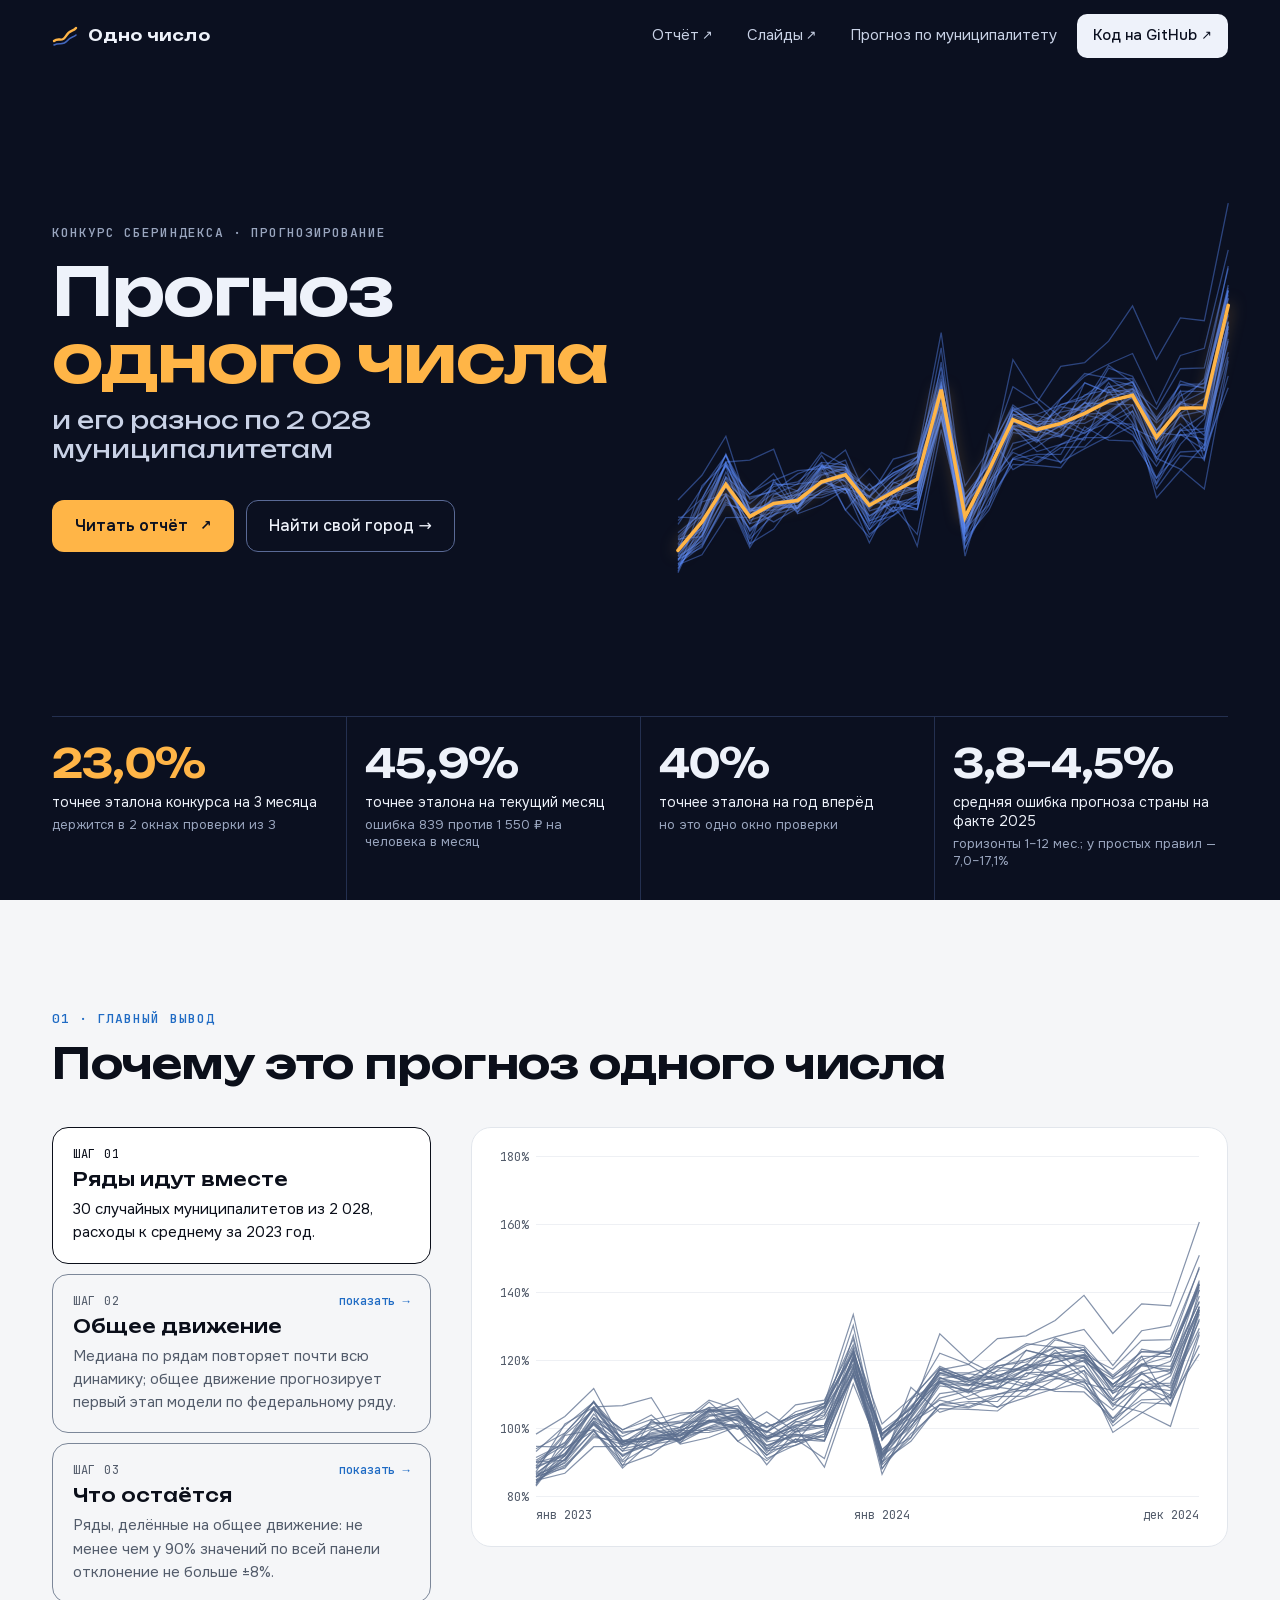
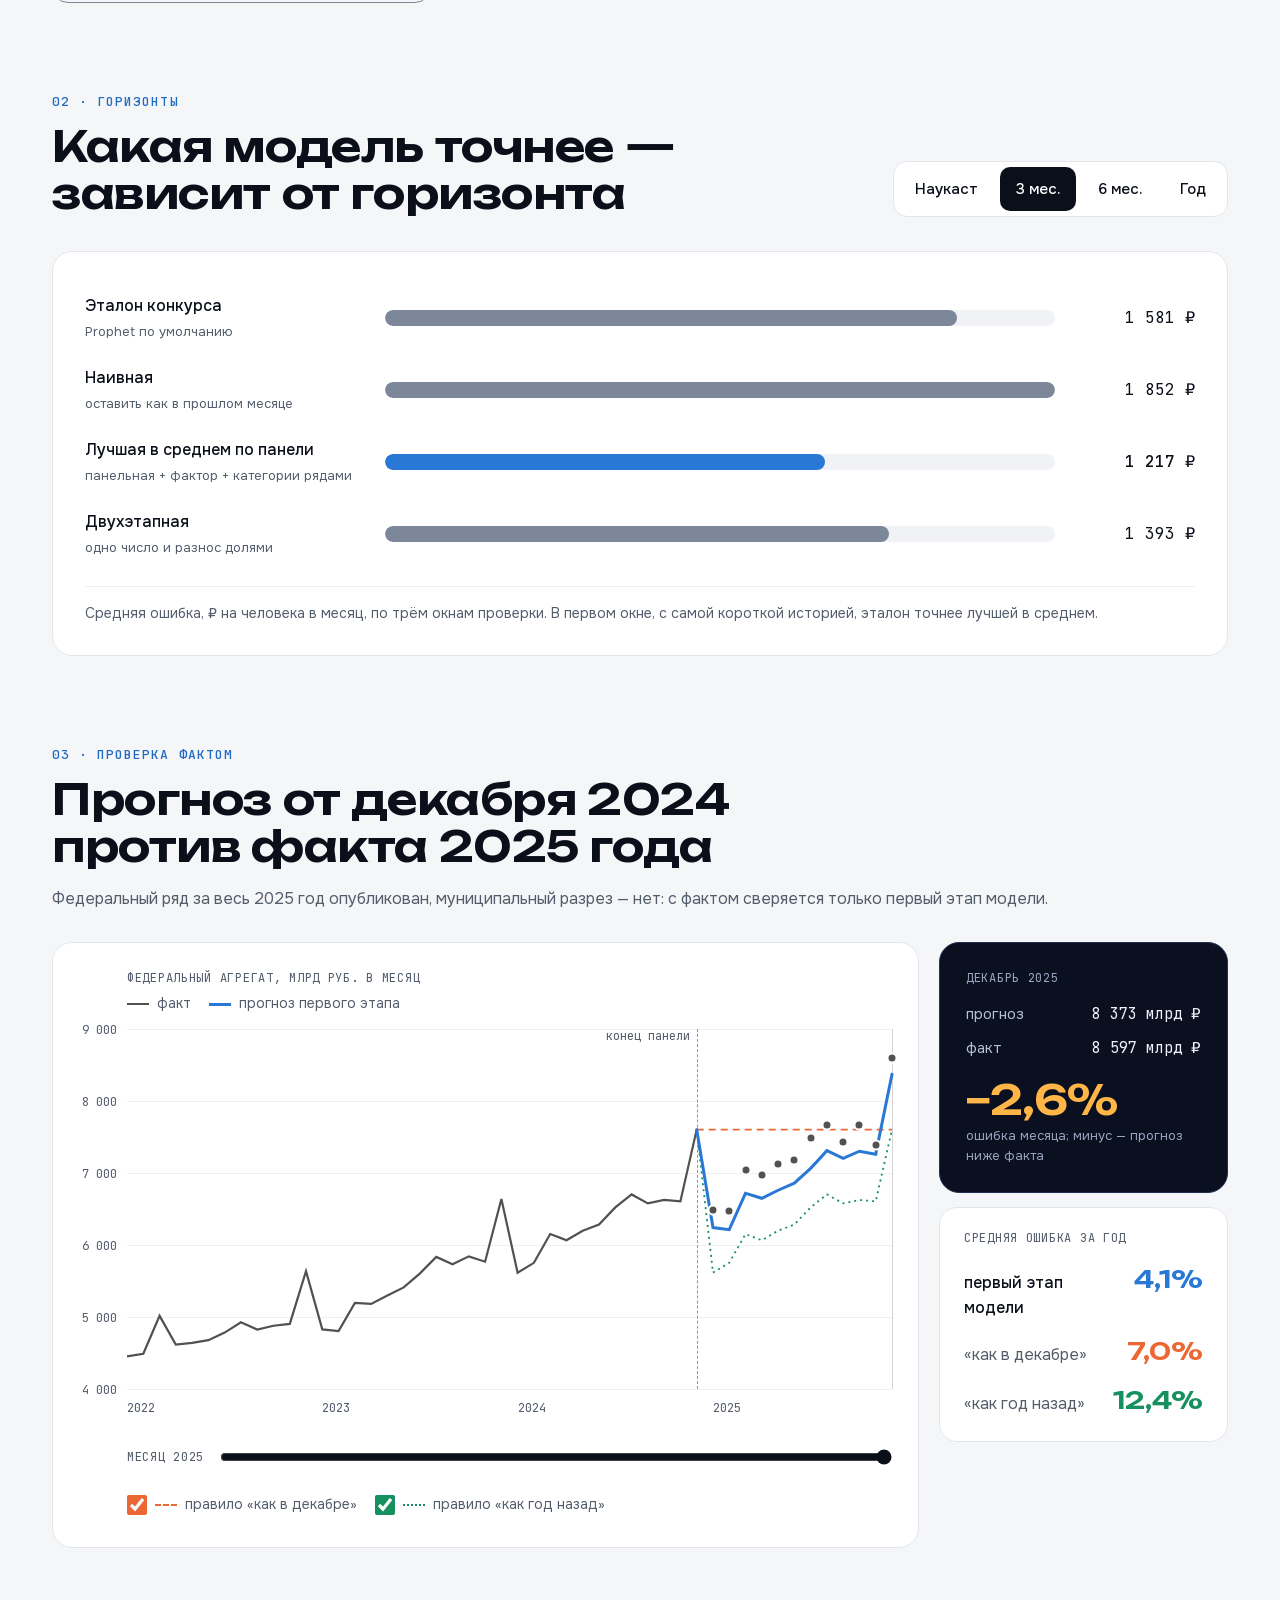
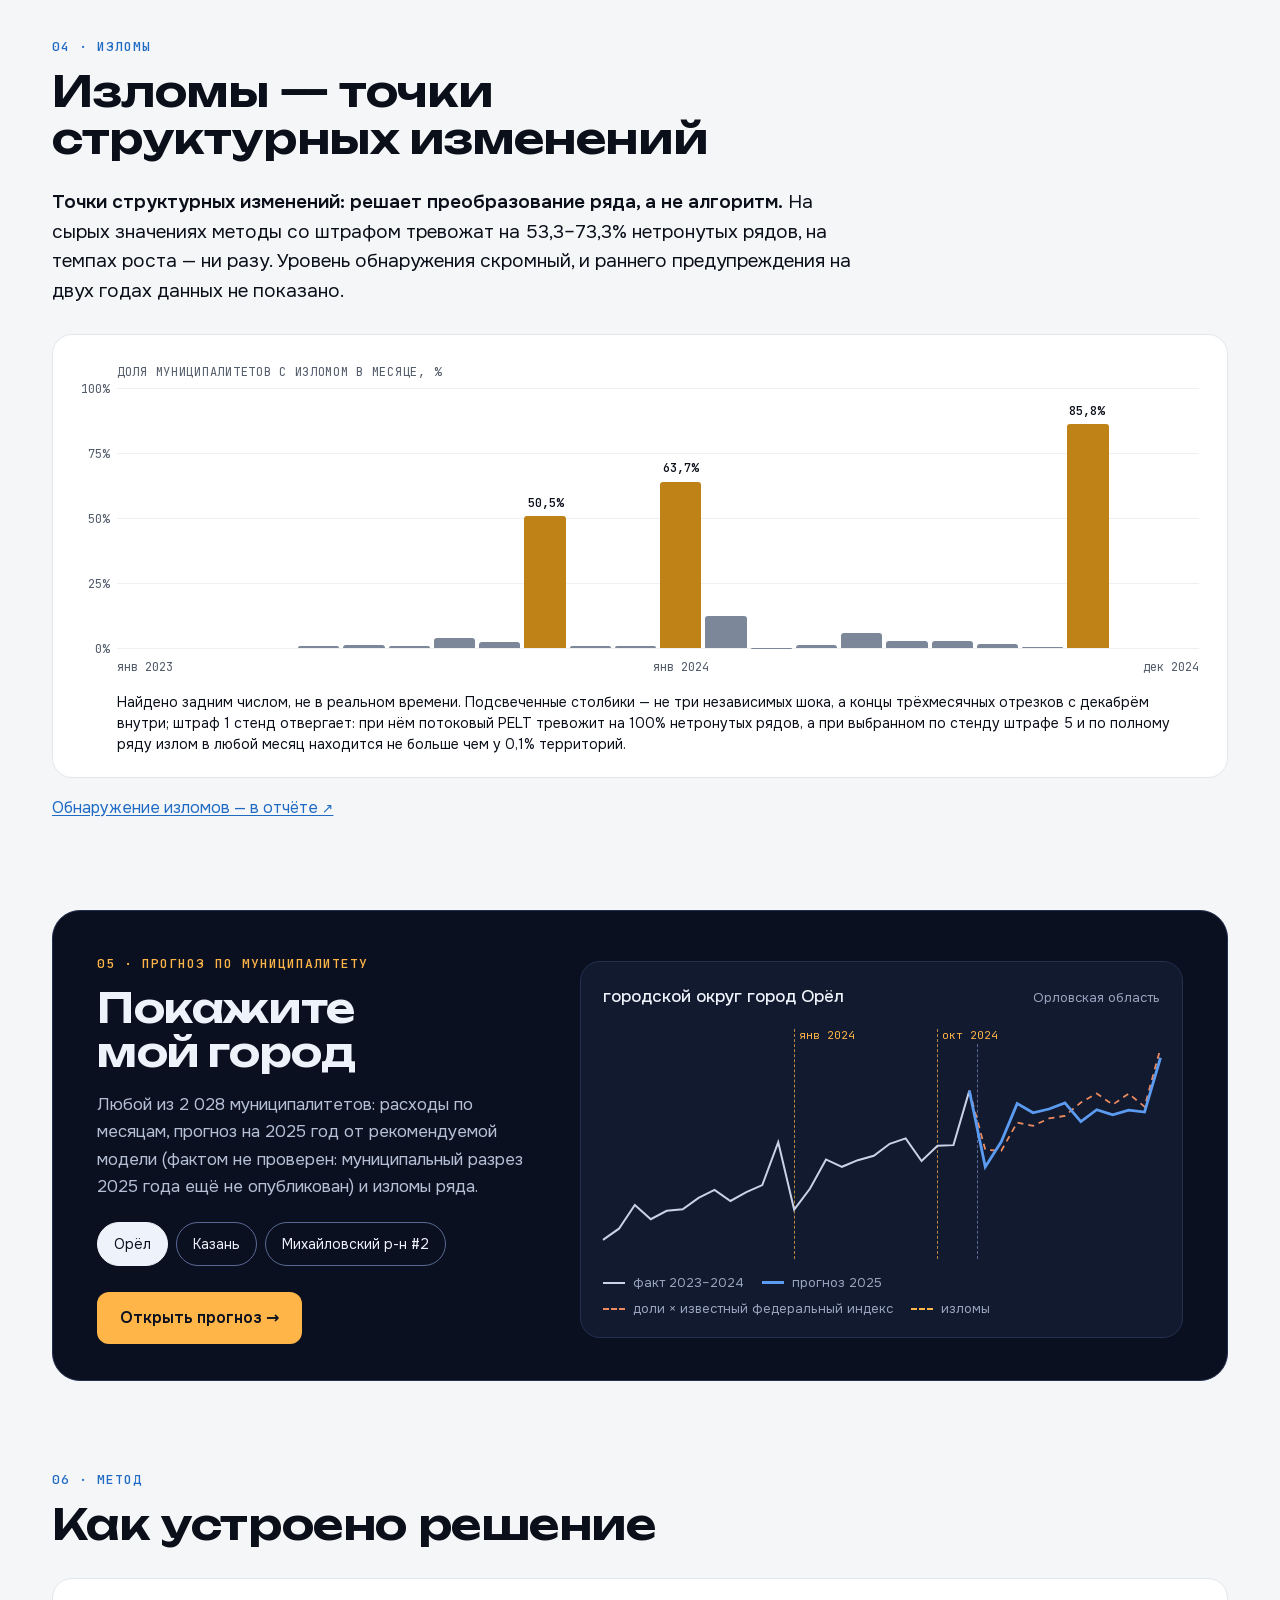
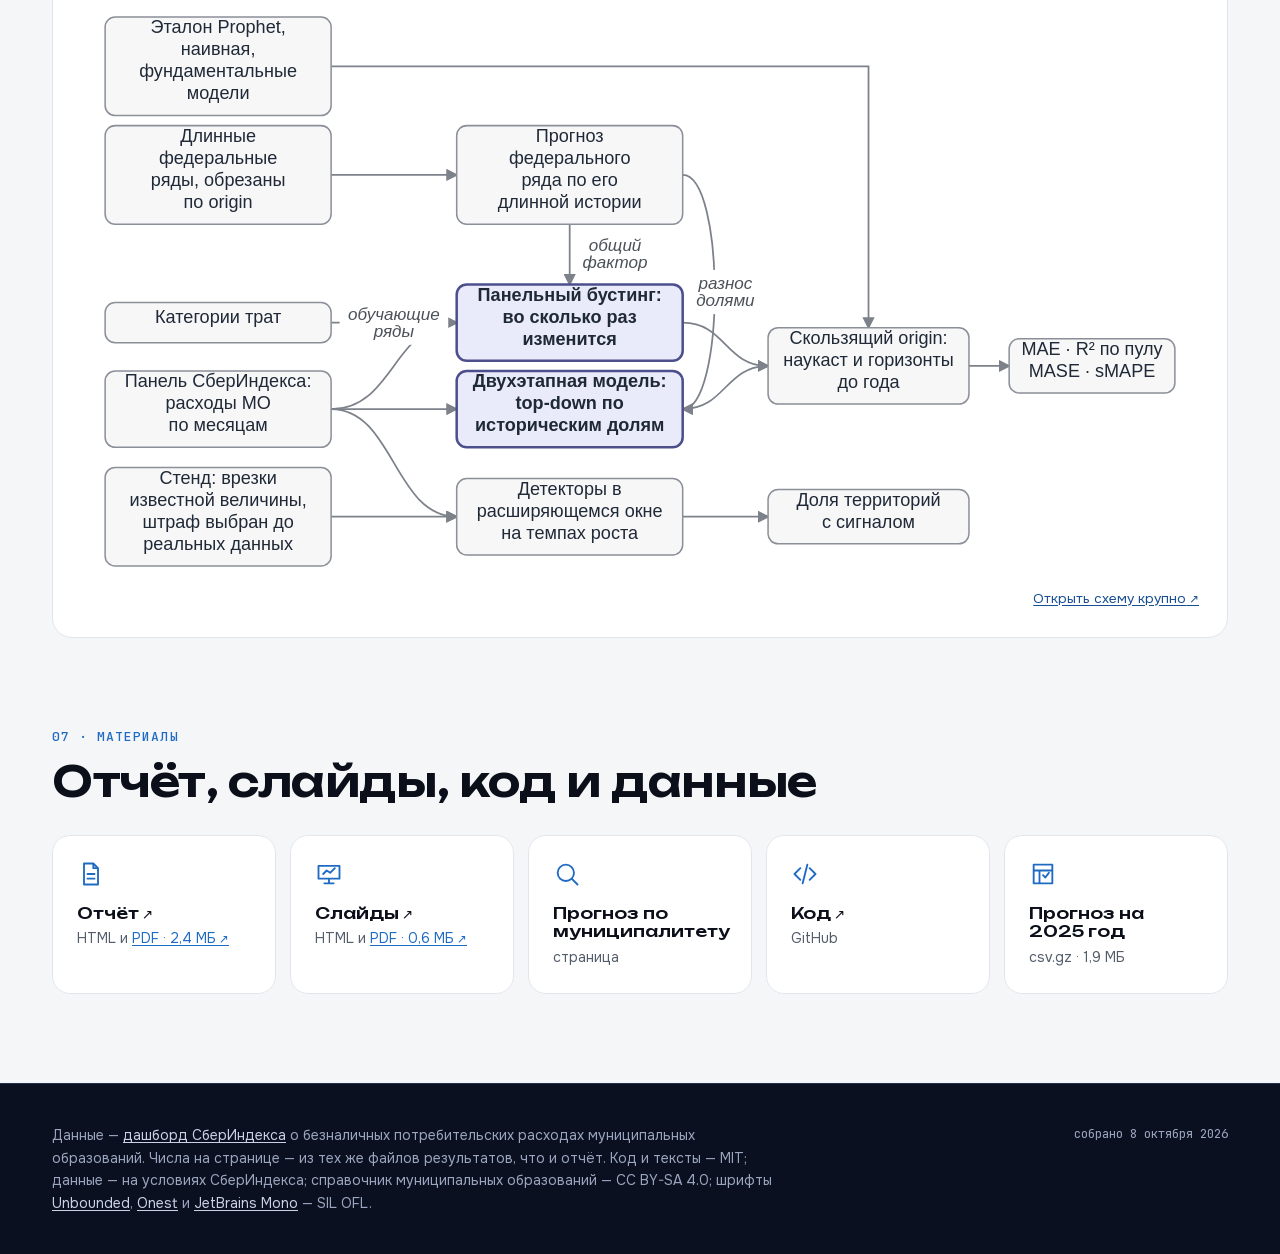
==== index.html @ cb100751 "Главная: оговорки к числам и строкам разделов — то, без чего их читали бы неверно - Четвёртое число " ====
<!doctype html>
<html lang="ru">
<head>
<meta charset="utf-8">
<meta name="viewport" content="width=device-width, initial-scale=1">
<title>Прогнозирование потребительских расходов муниципальных образований</title>
<meta name="description" content="Прогноз потребительских расходов 2 028 муниципальных образований на горизонтах от месяца до года и поиск точек структурных изменений: главные числа, отчёт, слайды, код, прогноз на 2025 год и страница с прогнозом по каждому муниципалитету.">
<meta name="theme-color" content="#0b1020">
<link rel="icon" href="favicon.ico" sizes="32x32">
<link rel="icon" href="favicon.svg" type="image/svg+xml">
<link rel="stylesheet" href="site/site.css">
<link rel="stylesheet" href="site/landing.css">
</head>
<body>
<a class="skip-link" href="#main">К содержанию</a>

<header class="site-header night">
  <div class="wrap site-header-inner">
    <a class="brand" href="./">
      <svg class="brand-mark" width="26" height="26" viewBox="0 0 26 26" fill="none" aria-hidden="true" focusable="false">
        <path class="mark-a" d="M2 18 C7 14 10 20 14 13 S21 9 24 5"/>
        <path class="mark-b" d="M2 22 C8 19 11 23 15 18 S21 15 24 12"/>
      </svg>
      <span>Одно число</span>
    </a>
    <details class="nav-menu" id="nav-menu" open>
      <summary class="nav-toggle" aria-label="Меню">
        <svg width="20" height="20" viewBox="0 0 24 24" fill="none" aria-hidden="true" focusable="false">
          <path class="mark-menu" d="M4 7h16M4 12h16M4 17h16"/>
        </svg>
      </summary>
      <nav class="site-nav" aria-label="Разделы сайта">
        <a class="nav-link" href="report/report.html" target="_blank" rel="noopener">Отчёт<span class="ext" aria-hidden="true">&nbsp;↗</span><span class="visually-hidden"> (откроется в новой вкладке)</span></a>
        <a class="nav-link" href="report/slides.html" target="_blank" rel="noopener">Слайды<span class="ext" aria-hidden="true">&nbsp;↗</span><span class="visually-hidden"> (откроется в новой вкладке)</span></a>
        <a class="nav-link" href="demo/">Прогноз по муниципалитету</a>
        <a class="nav-link nav-link-solid" href="https://github.com/kr1zal/sberindex_konkurs" target="_blank" rel="noopener">Код на GitHub<span class="ext" aria-hidden="true">&nbsp;↗</span><span class="visually-hidden"> (откроется в новой вкладке)</span></a>
      </nav>
    </details>
  </div>
</header>

<main id="main" tabindex="-1">

<section class="hero night" aria-labelledby="hero-title">
  <div class="wrap hero-grid">
    <div class="hero-text">
      <p class="eyebrow hero-eyebrow rise d1">Конкурс СберИндекса · Прогнозирование</p>
      <h1 class="hero-title rise d2" id="hero-title">Прогноз <span class="amber">одного числа</span></h1>
      <p class="hero-sub rise d3" id="hero-sub">и его разнос по 2 028 муниципалитетам</p>
      <div class="hero-actions rise d4">
        <a class="btn btn-primary" id="hero-report" href="report/report.html" target="_blank" rel="noopener">Читать отчёт<span class="ext" aria-hidden="true">&nbsp;↗</span><span class="visually-hidden"> (откроется в новой вкладке)</span></a>
        <a class="btn btn-secondary" id="hero-city" href="demo/">Найти свой город →</a>
      </div>
      <noscript>
        <p class="hero-noscript">Графики на странице работают с включённым JavaScript; числа и ссылки доступны и без него.</p>
      </noscript>
    </div>

    <div class="hero-plot" aria-hidden="true">
      <svg class="hero-svg" viewBox="0 0 1000 1000" preserveAspectRatio="none" focusable="false">
        <g id="hero-lines"></g>
      </svg>
      <svg class="hero-svg hero-svg-glow" viewBox="0 0 1000 1000" preserveAspectRatio="none" focusable="false">
        <path class="hero-median" id="hero-median"/>
      </svg>
    </div>
  </div>

  <div class="wrap">
    <ul class="stats rise d5" aria-label="Ключевые числа работы">
      <li class="stat stat-lead">
        <p class="stat-number">23,0%</p>
        <p class="stat-caption">
          <span class="stat-label">точнее эталона конкурса на 3 месяца</span>
          <span class="stat-note">держится в 2 окнах проверки из 3</span>
        </p>
      </li>

      <li class="stat">
        <p class="stat-number">45,9%</p>
        <p class="stat-caption">
          <span class="stat-label">точнее эталона на текущий месяц</span>
          <span class="stat-note">ошибка 839 против 1 550&nbsp;₽ на человека в&nbsp;месяц</span>
        </p>
      </li>

      <li class="stat">
        <p class="stat-number">40%</p>
        <p class="stat-caption">
          <span class="stat-label">точнее эталона на год вперёд</span>
          <span class="stat-note">но это одно окно проверки</span>
        </p>
      </li>

      <li class="stat">
        <p class="stat-number">3,8–4,5%</p>
        <p class="stat-caption">
          <span class="stat-label">средняя ошибка прогноза страны на факте 2025</span>
          <span class="stat-note">горизонты <span class="nowrap">1–12&nbsp;мес.</span>; у&nbsp;простых правил — <span class="nowrap">7,0–17,1%</span></span>
        </p>
      </li>
    </ul>
  </div>
</section>

<section class="section section-first" id="why" aria-labelledby="why-title">
  <div class="wrap">
    <p class="eyebrow">01 · Главный вывод</p>
    <h2 class="section-title" id="why-title">Почему это прогноз одного числа</h2>

    <div class="story">
      <div class="steps" role="group" aria-label="Шаги рассуждения">
        <button class="step" id="step-1" type="button" aria-pressed="true">
          <span class="step-num">Шаг 01<span class="step-hint" aria-hidden="true">показать →</span></span>
          <span class="step-title">Ряды идут вместе</span>
          <span class="step-text">30 случайных муниципалитетов из 2 028, расходы к среднему за 2023 год.</span>
          <span class="step-short">ряды</span>
        </button>
        <button class="step" id="step-2" type="button" aria-pressed="false">
          <span class="step-num">Шаг 02<span class="step-hint" aria-hidden="true">показать →</span></span>
          <span class="step-title">Общее движение</span>
          <span class="step-text">Медиана по рядам повторяет почти всю динамику; общее движение прогнозирует первый этап модели по федеральному ряду.</span>
          <span class="step-short">общее движение</span>
        </button>
        <button class="step" id="step-3" type="button" aria-pressed="false">
          <span class="step-num">Шаг 03<span class="step-hint" aria-hidden="true">показать →</span></span>
          <span class="step-title">Что остаётся</span>
          <span class="step-text">Ряды, делённые на общее движение: не менее чем у 90% значений по всей панели отклонение не больше ±8%.</span>
          <span class="step-short">остаток</span>
        </button>
      </div>

      <div class="plot-card story-card">
        <div class="plot story-plot" id="story-plot" role="img" aria-label="График рядов расходов">
          <div class="ticks" id="story-ticks"></div>
          <svg class="plot-svg" viewBox="0 0 1000 1000" preserveAspectRatio="none" focusable="false">
            <g class="story-lines" id="story-lines"></g>
            <g class="story-median-layer" id="story-median-layer"><path class="story-median" id="story-median"/></g>
          </svg>
        </div>
        <div class="plot-axis" id="story-axis" aria-hidden="true"></div>
        <p class="visually-hidden" id="story-caption" aria-live="polite"></p>
        <p class="story-text" id="story-text"></p>
      </div>
    </div>
  </div>
</section>

<section class="section" id="horizons" aria-labelledby="horizons-title">
  <div class="wrap">
    <div class="section-bar">
      <div>
        <p class="eyebrow">02 · Горизонты</p>
        <h2 class="section-title" id="horizons-title">Какая модель точнее — зависит от горизонта</h2>
      </div>
      <div class="segmented" id="h-seg" role="group" aria-label="Горизонт прогноза"></div>
    </div>

    <div class="bars-card">
      <ol class="bars" id="h-bars" aria-label="Средняя абсолютная ошибка моделей на выбранном горизонте, рублей на человека в месяц"></ol>
      <p class="bars-note" id="h-note" aria-live="polite"></p>
    </div>
  </div>
</section>

<section class="section" id="fact" aria-labelledby="fact-title">
  <div class="wrap">
    <p class="eyebrow">03 · Проверка фактом</p>
    <h2 class="section-title" id="fact-title">Прогноз от декабря 2024 против факта 2025 года</h2>
    <p class="section-lead" id="fact-lead">
      Федеральный ряд за весь 2025 год опубликован, муниципальный разрез — нет: с фактом сверяется только первый этап модели.
    </p>

    <div class="fact">
      <div class="plot-card fact-card">
        <p class="chart-unit" id="fact-unit"></p>
        <ul class="legend" aria-label="Обозначения линий">
          <li><span class="key key-fact"></span>факт</li>
          <li><span class="key key-fc"></span>прогноз первого этапа</li>
        </ul>
        <div class="plot fact-plot" id="fact-plot" role="img" aria-label="График федерального агрегата">
          <div class="ticks" id="fact-ticks"></div>
          <div class="vline vline-end" id="fact-end"><span>конец панели</span></div>
          <div class="vline vline-cursor" id="fact-cursor"></div>
          <svg class="plot-svg" viewBox="0 0 1000 1000" preserveAspectRatio="none" focusable="false">
            <path class="fact-line fact-hist" id="fact-hist"/>
            <path class="fact-line fact-r1" id="fact-r1-line"/>
            <path class="fact-line fact-r2" id="fact-r2-line"/>
            <path class="fact-line fact-fc" id="fact-fc"/>
          </svg>
          <div class="dots" id="fact-dots"></div>
        </div>
        <div class="plot-axis plot-axis-years" id="fact-years" aria-hidden="true"></div>

        <div class="slider-row">
          <label class="mono-label" for="fact-k" id="fact-k-label">Месяц 2025</label>
          <input id="fact-k" type="range">
        </div>
        <div class="toggles">
          <label class="toggle"><input type="checkbox" id="fact-r1" checked>
            <span class="key key-r1" aria-hidden="true"></span><span id="fact-r1-text"></span></label>
          <label class="toggle"><input type="checkbox" id="fact-r2" checked>
            <span class="key key-r2" aria-hidden="true"></span><span id="fact-r2-text"></span></label>
        </div>
      </div>

      <div class="fact-side">
        <div class="readout night">
          <p class="readout-month" id="ro-month"></p>
          <dl class="readout-rows">
            <div><dt>прогноз</dt><dd id="ro-fc"></dd></div>
            <div><dt>факт</dt><dd id="ro-act"></dd></div>
          </dl>
          <p class="readout-err" id="ro-err"></p>
          <p class="readout-note">ошибка месяца; минус — прогноз ниже факта</p>
        </div>

        <div class="card mean-card">
          <p class="mono-label">Средняя ошибка за год</p>
          <dl class="mean-rows">
            <div><dt>первый этап модели</dt><dd class="mean-own" id="mean-own"></dd></div>
            <div><dt id="mean-r1-name"></dt><dd class="mean-r1" id="mean-r1"></dd></div>
            <div><dt id="mean-r2-name"></dt><dd class="mean-r2" id="mean-r2"></dd></div>
          </dl>
        </div>
      </div>
    </div>
  </div>
</section>

<section class="section" id="breaks" aria-labelledby="breaks-title">
  <div class="wrap">
    <p class="eyebrow">04 · Изломы</p>
    <h2 class="section-title" id="breaks-title">Изломы&nbsp;— точки структурных изменений</h2>
    <p class="breaks-claim" id="breaks-claim"><strong>Точки структурных изменений: решает преобразование ряда, а не алгоритм.</strong> На сырых значениях методы со штрафом тревожат на 53,3–73,3% нетронутых рядов, на темпах роста — ни разу. Уровень обнаружения скромный, и раннего предупреждения на двух годах данных не показано.</p>

    <div class="plot-card breaks-card">
      <p class="chart-unit">Доля муниципалитетов с изломом в месяце, %</p>
      <div class="plot breaks-plot" id="breaks-plot" role="img" aria-label="График долей муниципалитетов с изломом по месяцам">
        <div class="ticks" id="breaks-ticks"></div>
        <div class="breaks-cols" id="breaks-cols"></div>
      </div>
      <div class="plot-axis" id="breaks-axis" aria-hidden="true"></div>
      <p class="breaks-note" id="breaks-note">Найдено задним числом, не в реальном времени. Подсвеченные столбики — не три независимых шока, а концы трёхмесячных отрезков с декабрём внутри; штраф 1 стенд отвергает: при нём потоковый PELT тревожит на 100% нетронутых рядов, а при выбранном по стенду штрафе 5 и по полному ряду излом в любой месяц находится не больше чем у 0,1% территорий.</p>
    </div>

    <p class="breaks-more">
      <a href="report/report.html#sec-cp" target="_blank" rel="noopener">Обнаружение изломов — в отчёте<span class="ext" aria-hidden="true">&nbsp;↗</span><span class="visually-hidden"> (откроется в новой вкладке)</span></a>
    </p>
  </div>
</section>

<section class="section" id="city" aria-labelledby="city-title">
  <div class="wrap">
    <div class="stand night">
      <div class="stand-copy">
        <p class="eyebrow">05 · Прогноз по муниципалитету</p>
        <h2 class="section-title" id="city-title">Покажите мой город</h2>
        <p class="stand-lead" id="stand-lead">
          Любой из 2 028 муниципалитетов: расходы по месяцам, прогноз на 2025 год от рекомендуемой модели (фактом не проверен: муниципальный разрез 2025 года ещё не опубликован) и изломы ряда.
        </p>
        <div class="chips" id="t-chips" role="group" aria-label="Примеры муниципальных образований"></div>
        <a class="btn btn-primary stand-cta" id="t-go" href="demo/">Открыть прогноз →</a>
      </div>

      <div class="stand-chart">
        <div class="stand-chart-head">
          <span class="stand-chart-name" id="t-name"></span>
          <span class="stand-chart-region" id="t-region"></span>
        </div>
        <div class="plot stand-plot" id="t-plot" role="img" aria-label="График расходов муниципалитета">
          <div class="vline vline-panel" id="t-panel-end"></div>
          <div id="t-breaks"></div>
          <svg class="plot-svg" viewBox="0 0 1000 1000" preserveAspectRatio="none" focusable="false">
            <path class="stand-line stand-fact" id="t-fact"/>
            <path class="stand-line stand-known" id="t-known"/>
            <path class="stand-line stand-fc" id="t-fc"/>
          </svg>
        </div>
        <ul class="legend legend-night" id="t-legend"></ul>
      </div>
    </div>
  </div>
</section>

<section class="section" id="method" aria-labelledby="method-title">
  <div class="wrap">
    <p class="eyebrow">06 · Метод</p>
    <h2 class="section-title" id="method-title">Как устроено решение</h2>

    <figure class="method-figure">
      <a href="report/method.svg" target="_blank" rel="noopener">
        <img src="report/method.svg" width="1113" height="566" loading="lazy"
             alt="Схема метода. Панель СберИндекса с категориями трат и прогнозом длинного федерального ряда идёт в панельный бустинг и в двухэтапную модель — прогноз федерального ряда, разнесённый долями. Обе вместе с эталоном Prophet, наивной и фундаментальными моделями проверяются на скользящем origin, от наукаста до года вперёд, по MAE, R² по пулу, MASE и sMAPE. Детекторы изломов на темпах роста, со штрафом, выбранным на стенде с врезками известной величины, дают долю территорий с сигналом.">
        <span class="visually-hidden"> (откроется в новой вкладке)</span>
      </a>
      <figcaption><a href="report/method.svg" target="_blank" rel="noopener">Открыть схему крупно<span class="ext" aria-hidden="true">&nbsp;↗</span><span class="visually-hidden"> (откроется в новой вкладке)</span></a></figcaption>
    </figure>
  </div>
</section>

<section class="section" id="report" aria-labelledby="report-title">
  <div class="wrap">
    <p class="eyebrow">07 · Материалы</p>
    <h2 class="section-title" id="report-title">Отчёт, слайды, код и данные</h2>

    <ul class="materials">
      <li class="card card-link material">
        <svg class="material-icon" width="28" height="28" viewBox="0 0 24 24" fill="none" aria-hidden="true" focusable="false">
          <path d="M6 3h8l4 4v14H6z M14 3v4h4 M9 12h6 M9 16h6"/>
        </svg>
        <h3 class="material-title"><a class="material-link" href="report/report.html" target="_blank" rel="noopener">Отчёт<span class="ext" aria-hidden="true">&nbsp;↗</span><span class="visually-hidden"> (откроется в новой вкладке)</span></a></h3>
        <p class="material-note"><span class="material-pair">HTML и <a class="material-extra" href="report/report.pdf" target="_blank" rel="noopener">PDF · 2,4 МБ<span class="ext" aria-hidden="true">&nbsp;↗</span><span class="visually-hidden"> (откроется в новой вкладке)</span></a></span></p>
      </li>
      <li class="card card-link material">
        <svg class="material-icon" width="28" height="28" viewBox="0 0 24 24" fill="none" aria-hidden="true" focusable="false">
          <path d="M3 5h18v11H3z M12 16v4 M8 20h8 M7 12l3-3 3 2 4-4"/>
        </svg>
        <h3 class="material-title"><a class="material-link" href="report/slides.html" target="_blank" rel="noopener">Слайды<span class="ext" aria-hidden="true">&nbsp;↗</span><span class="visually-hidden"> (откроется в новой вкладке)</span></a></h3>
        <p class="material-note"><span class="material-pair">HTML и <a class="material-extra" href="report/slides.pdf" target="_blank" rel="noopener">PDF · 0,6 МБ<span class="ext" aria-hidden="true">&nbsp;↗</span><span class="visually-hidden"> (откроется в новой вкладке)</span></a></span></p>
      </li>
      <li class="card card-link material">
        <svg class="material-icon" width="28" height="28" viewBox="0 0 24 24" fill="none" aria-hidden="true" focusable="false">
          <path d="M11 18a7 7 0 1 1 0-14 7 7 0 0 1 0 14z M16 16l5 5"/>
        </svg>
        <h3 class="material-title"><a class="material-link" href="demo/">Прогноз по муниципалитету</a></h3>
        <p class="material-note">страница</p>
      </li>
      <li class="card card-link material">
        <svg class="material-icon" width="28" height="28" viewBox="0 0 24 24" fill="none" aria-hidden="true" focusable="false">
          <path d="M8 7l-5 5 5 5 M16 7l5 5-5 5 M14 4l-4 16"/>
        </svg>
        <h3 class="material-title"><a class="material-link" href="https://github.com/kr1zal/sberindex_konkurs" target="_blank" rel="noopener">Код<span class="ext" aria-hidden="true">&nbsp;↗</span><span class="visually-hidden"> (откроется в новой вкладке)</span></a></h3>
        <p class="material-note">GitHub</p>
      </li>
      <li class="card card-link material">
        <svg class="material-icon" width="28" height="28" viewBox="0 0 24 24" fill="none" aria-hidden="true" focusable="false">
          <path d="M4 4h16v16H4z M4 9h16 M9 9v11 M12 13l2 2 3-4"/>
        </svg>
        <h3 class="material-title"><a class="material-link" id="material-forecast" href="results/forecast_2025.csv.gz">Прогноз на 2025 год</a></h3>
        <p class="material-note">csv.gz · 1,9 МБ</p>
      </li>
    </ul>
  </div>
</section>

</main>

<footer class="site-footer night">
  <div class="wrap site-footer-inner">
    <p>
      Данные — <a href="https://sberindex.ru/ru/dashboards/potrebitelskie-beznalicnye-rashody-na-urovne-munizipalnyh-obrazovanij">дашборд СберИндекса</a>
      о безналичных потребительских расходах муниципальных образований. Числа на странице — из тех же
      файлов результатов, что и отчёт. Код и тексты — MIT; данные — на условиях СберИндекса;
      справочник муниципальных образований — CC BY-SA 4.0; шрифты
      <a href="site/fonts/unbounded-OFL.txt">Unbounded</a>, <a href="site/fonts/onest-OFL.txt">Onest</a>
      и <a href="site/fonts/jetbrains-mono-OFL.txt">JetBrains Mono</a> — SIL OFL.
    </p>
    <p class="built">собрано 8 октября 2026</p>
  </div>
</footer>

<script type="application/json" id="landing-data">{"story":{"months":["2023-01","2023-02","2023-03","2023-04","2023-05","2023-06","2023-07","2023-08","2023-09","2023-10","2023-11","2023-12","2024-01","2024-02","2024-03","2024-04","2024-05","2024-06","2024-07","2024-08","2024-09","2024-10","2024-11","2024-12"],"base_months":12,"ids":["Советский муниципальный район #3","Салаватский муниципальный район","городской округ Гайский","городской округ Арамильский","Караидельский муниципальный район","Измалковский муниципальный район","Хайбуллинский муниципальный район","Хвастовичский муниципальный район","Шатковский муниципальный округ","городской округ город Рязань","городской округ город Кирсанов","Крапивинский муниципальный округ","Зырянский муниципальный район","Саргатский муниципальный район","Третьяковский муниципальный район","Кингисеппский муниципальный район","Нижнеилимский муниципальный район","Большеуковский муниципальный район","Викуловский муниципальный район","городской округ Верхний Тагил","муниципальный округ Вуктыл","муниципальный округ Марёвский","Кадошкинский муниципальный район","внутригородская территория города федерального значения муниципальный округ Печатники","Усть-Удинский муниципальный район","муниципальный округ Якшур-Бодьинский район","Лаганский муниципальный район","внутригородская территория города федерального значения муниципальный округ Гольяново","Советский муниципальный район #5","городской округ город Назарово"],"series":[[0.829,0.94,0.992,0.882,0.961,0.992,0.993,1.008,0.973,1.024,1.073,1.334,0.964,1.078,1.22,1.187,1.263,1.271,1.316,1.39,1.278,1.365,1.359,1.606],[0.882,0.925,1.03,0.959,0.997,0.977,1.052,1.044,0.959,0.975,0.988,1.211,0.976,1.03,1.177,1.147,1.147,1.203,1.214,1.209,1.129,1.189,1.163,1.356],[0.887,0.918,1.012,0.918,0.974,0.968,1.034,1.047,0.969,1.024,1.059,1.189,0.994,1.056,1.135,1.084,1.099,1.113,1.113,1.138,1.028,1.083,1.086,1.218],[0.858,0.882,0.983,0.922,0.952,0.966,1.021,1.034,0.988,1.068,1.082,1.245,1.012,1.088,1.176,1.128,1.114,1.176,1.193,1.216,1.173,1.258,1.26,1.469],[0.901,0.95,1.061,0.994,1.038,0.963,1.041,1.021,0.91,0.95,0.992,1.177,0.935,1.022,1.082,1.062,1.099,1.124,1.145,1.141,1.006,1.075,1.07,1.243],[0.939,0.985,1.077,0.939,0.957,0.978,1.004,1.035,0.937,0.988,1.003,1.158,0.937,1.007,1.088,1.11,1.06,1.136,1.108,1.106,1.028,1.12,1.088,1.321],[0.9,0.905,1.013,0.932,0.949,0.987,1.055,1.036,0.963,1.017,1.039,1.204,0.985,1.041,1.162,1.162,1.182,1.201,1.238,1.237,1.101,1.183,1.172,1.422],[0.931,1.007,1.076,0.984,1.003,0.957,1.001,1.013,0.933,0.949,0.982,1.164,0.915,1.017,1.068,1.059,1.092,1.094,1.144,1.169,1.081,1.211,1.069,1.348],[0.889,0.984,1.075,0.96,0.961,0.971,0.998,1.006,0.99,0.957,0.996,1.213,0.88,1.003,1.133,1.106,1.118,1.161,1.15,1.119,1.053,1.128,1.162,1.388],[0.863,0.896,0.995,0.957,0.973,0.965,1.0,1.029,0.99,1.034,1.072,1.227,0.983,1.059,1.171,1.141,1.144,1.143,1.17,1.2,1.128,1.201,1.229,1.428],[0.905,0.958,1.058,0.947,0.968,0.965,1.023,1.004,0.967,1.009,1.027,1.17,0.979,1.065,1.149,1.108,1.14,1.122,1.161,1.209,1.086,1.159,1.17,1.355],[0.843,0.9,1.031,0.988,1.0,1.037,1.056,1.05,0.972,0.982,0.963,1.178,0.9,0.961,1.07,1.094,1.128,1.171,1.259,1.242,1.148,1.224,1.219,1.406],[0.871,1.012,1.061,0.951,0.983,0.994,1.02,1.004,0.949,0.981,0.973,1.202,0.864,1.034,1.139,1.136,1.12,1.108,1.212,1.144,1.071,1.128,1.132,1.358],[0.913,0.955,1.079,0.964,0.936,0.965,1.046,1.066,0.938,0.959,0.975,1.206,0.881,0.983,1.057,1.055,1.05,1.115,1.162,1.126,1.015,1.099,1.153,1.346],[0.857,0.907,1.019,0.916,0.964,0.997,1.054,1.021,0.97,0.996,1.062,1.237,0.9,0.995,1.101,1.113,1.195,1.248,1.238,1.204,1.102,1.142,1.097,1.335],[0.846,0.867,0.945,0.946,0.986,1.002,1.036,1.05,1.003,1.039,1.061,1.219,0.982,1.06,1.163,1.134,1.178,1.169,1.193,1.214,1.128,1.185,1.181,1.373],[0.839,0.91,1.015,0.955,1.011,1.02,1.061,1.056,0.968,1.007,1.008,1.151,0.911,1.016,1.131,1.124,1.183,1.194,1.236,1.222,1.108,1.159,1.118,1.293],[0.898,0.921,1.062,1.066,1.089,0.956,1.052,0.961,0.904,0.967,0.961,1.163,0.892,0.971,1.147,1.126,1.138,1.152,1.229,1.158,1.018,1.133,1.065,1.283],[0.855,0.95,1.056,0.964,0.969,1.002,1.076,1.006,0.892,0.991,1.008,1.231,0.925,1.058,1.171,1.141,1.116,1.229,1.208,1.231,1.116,1.232,1.216,1.414],[0.946,0.944,1.054,0.995,1.025,0.953,0.972,1.005,0.92,0.997,1.008,1.182,0.97,1.044,1.171,1.187,1.133,1.188,1.15,1.182,1.063,1.164,1.196,1.37],[0.881,0.98,1.054,0.888,1.023,1.044,1.048,1.087,0.976,1.003,0.885,1.13,0.921,0.973,1.068,1.078,1.078,1.162,1.166,1.198,1.07,1.047,1.005,1.275],[0.864,0.937,1.009,0.932,1.019,1.001,1.06,0.961,1.016,0.959,1.055,1.186,0.895,1.12,1.046,1.074,1.062,1.09,1.116,1.169,0.987,1.044,1.098,1.407],[0.837,0.919,1.041,0.951,0.98,0.979,1.023,0.996,1.048,0.988,1.036,1.202,0.918,1.043,1.277,1.197,1.156,1.127,1.165,1.133,1.109,1.185,1.237,1.474],[0.855,0.89,0.977,0.952,0.97,0.976,1.015,1.042,1.004,1.033,1.064,1.222,0.981,1.046,1.161,1.145,1.167,1.178,1.22,1.229,1.155,1.225,1.226,1.422],[0.832,0.978,0.995,0.89,0.921,0.989,1.051,1.051,0.941,1.003,1.047,1.302,0.909,1.085,1.137,1.103,1.17,1.228,1.207,1.216,1.121,1.165,1.088,1.349],[0.982,1.034,1.116,0.959,0.972,0.986,0.987,1.006,0.92,0.968,0.91,1.159,0.93,1.003,1.124,1.113,1.137,1.172,1.221,1.194,1.144,1.186,1.21,1.434],[0.857,0.918,1.028,0.905,0.993,1.016,1.022,1.041,0.927,1.02,1.001,1.272,0.92,1.045,1.144,1.16,1.146,1.186,1.265,1.229,1.124,1.118,1.126,1.316],[0.847,0.886,0.972,0.962,0.976,0.982,1.017,1.031,1.001,1.039,1.065,1.222,0.966,1.041,1.157,1.14,1.155,1.177,1.203,1.206,1.151,1.211,1.21,1.423],[0.868,0.925,1.02,0.975,1.015,1.015,1.082,1.054,0.948,0.978,0.963,1.158,0.925,1.028,1.138,1.127,1.153,1.186,1.184,1.182,1.08,1.12,1.11,1.342],[0.848,0.906,0.991,0.9,0.951,0.994,1.019,1.025,0.986,1.048,1.073,1.261,0.965,1.083,1.182,1.144,1.196,1.242,1.268,1.29,1.184,1.286,1.301,1.508]],"median":[0.876,0.936,1.015,0.947,0.975,0.981,1.02,1.035,0.971,0.999,1.026,1.214,0.946,1.045,1.151,1.13,1.143,1.164,1.19,1.202,1.114,1.175,1.176,1.391],"n_total":2028,"n_sample":30},"horizons":{"list":[1,3,6,12],"main":3,"labels":["Наукаст","3 мес.","6 мес.","Год"],"unit":"руб. на человека в месяц","models":[{"id":"prophet","role":"reference","label":"Эталон конкурса","note":"Prophet по умолчанию","mae":[1550,1581,2137,2722]},{"id":"naive_last","role":"naive","label":"Наивная","note":"оставить как в прошлом месяце","mae":[1611,1852,2632,2691]},{"id":"global_gbm_stack_factor","role":"best_mean","label":"Лучшая в среднем по панели","note":"панельная + фактор + категории рядами","mae":[839,1217,1442,null]},{"id":"two_stage","role":"two_stage","label":"Двухэтапная","note":"одно число и разнос долями","mae":[1018,1393,1749,1642]}],"notes":["Наукаст — прогноз текущего месяца, пока его данных ещё нет. Средняя ошибка, ₽ на человека в месяц, по девяти окнам проверки.","Средняя ошибка, ₽ на человека в месяц, по трём окнам проверки. В первом окне, с самой короткой историей, эталон точнее лучшей в среднем.","Средняя ошибка, ₽ на человека в месяц, по двум окнам проверки.","Средняя ошибка, ₽ на человека в месяц, по одному окну проверки. Где полосы нет, модель не удалось обучить: на этом горизонте истории не хватает."]},"fact":{"unit":"млрд руб. в месяц","origin":"2024-12","horizon":12,"model":"seasonal_median","model_label":"медианный по годам прирост того же месяца","history":{"months":["2022-01","2022-02","2022-03","2022-04","2022-05","2022-06","2022-07","2022-08","2022-09","2022-10","2022-11","2022-12","2023-01","2023-02","2023-03","2023-04","2023-05","2023-06","2023-07","2023-08","2023-09","2023-10","2023-11","2023-12","2024-01","2024-02","2024-03","2024-04","2024-05","2024-06","2024-07","2024-08","2024-09","2024-10","2024-11","2024-12"],"values":[4452.34,4488.84,5016.01,4615.77,4639.64,4678.49,4783.56,4926.38,4824.98,4878.46,4904.3,5637.08,4828.14,4804.18,5196.11,5182.54,5297.55,5411.13,5605.86,5835.06,5733.11,5842.15,5767.82,6638.82,5616.17,5752.28,6152.03,6066.07,6198.27,6284.08,6522.62,6702.73,6578.21,6625.54,6606.26,7602.34]},"check":{"months":["2025-01","2025-02","2025-03","2025-04","2025-05","2025-06","2025-07","2025-08","2025-09","2025-10","2025-11","2025-12"],"actual":[6491.3,6467.93,7047.41,6979.66,7131.57,7184.09,7481.62,7665.84,7436.81,7664.67,7394.23,8596.67],"forecast":{"two_stage":[6241.81,6212.42,6718.45,6648.74,6760.64,6858.96,7064.57,7310.26,7204.73,7302.63,7261.34,8372.68],"naive":[7602.34,7602.34,7602.34,7602.34,7602.34,7602.34,7602.34,7602.34,7602.34,7602.34,7602.34,7602.34],"seasonal_naive":[5616.17,5752.28,6152.03,6066.07,6198.27,6284.08,6522.62,6702.73,6578.21,6625.54,6606.26,7602.34]},"actual_rub":["6 491","6 468","7 047","6 980","7 132","7 184","7 482","7 666","7 437","7 665","7 394","8 597"],"forecast_rub":{"two_stage":["6 242","6 212","6 718","6 649","6 761","6 859","7 065","7 310","7 205","7 303","7 261","8 373"]},"error_pct":{"two_stage":["−3,8","−4,0","−4,7","−4,7","−5,2","−4,5","−5,6","−4,6","−3,1","−4,7","−1,8","−2,6"],"naive":["+17,1","+17,5","+7,9","+8,9","+6,6","+5,8","+1,6","−0,8","+2,2","−0,8","+2,8","−11,6"],"seasonal_naive":["−13,5","−11,1","−12,7","−13,1","−13,1","−12,5","−12,8","−12,6","−11,5","−13,6","−10,7","−11,6"]}},"rule_names":{"naive":"как в декабре","seasonal_naive":"как год назад"},"mape":{"two_stage":"4,1","naive":"7,0","seasonal_naive":"12,4"}},"teaser":{"months":["2023-01","2023-02","2023-03","2023-04","2023-05","2023-06","2023-07","2023-08","2023-09","2023-10","2023-11","2023-12","2024-01","2024-02","2024-03","2024-04","2024-05","2024-06","2024-07","2024-08","2024-09","2024-10","2024-11","2024-12","2025-01","2025-02","2025-03","2025-04","2025-05","2025-06","2025-07","2025-08","2025-09","2025-10","2025-11","2025-12"],"items":[{"id":"городской округ город Орёл","short":"Орёл","region":"Орловская область","fact":[24269,25459,27990,26472,27369,27535,28749,29606,28418,29359,30121,34690,27497,29748,32856,32071,32779,33252,34527,35111,32692,34309,34382,40205],"forecast":[32060,34742,38820,37838,38243,38897,36887,38170,37619,38130,37914,43717],"known":[33894,33772,36797,36443,37237,37511,38938,39897,38705,39890,38483,44741],"breaks":["2024-01","2024-10"]},{"id":"городской округ город Казань","short":"Казань","region":"Республика Татарстан","fact":[28007,28504,31722,30660,31759,31458,32841,34053,32435,33947,35006,39420,32346,34555,37849,37151,37137,37849,38872,39553,37019,38791,39032,44813],"forecast":[36519,39118,43385,42607,42494,43686,41666,43115,42492,43070,42826,49381],"known":[38285,38147,41564,41165,42061,42371,44101,45187,43837,45180,43586,50674],"breaks":["2023-10","2024-01","2024-10"]},{"id":"Михайловский муниципальный район #2","short":"Михайловский р-н #2","region":null,"fact":[20319,21145,22659,20815,20655,21148,22556,21778,20452,21087,21511,25306,19958,22465,24573,24422,24623,24235,25003,23921,23689,25063,24488,29197],"forecast":[22920,25261,27770,27444,26993,27840,26455,27375,26980,27347,27192,31354],"known":[24309,24221,26391,26137,26706,26903,28301,28998,28132,28994,27971,32519],"breaks":["2023-10","2024-01","2024-10"]}]},"breaks":{"months":["2023-01","2023-02","2023-03","2023-04","2023-05","2023-06","2023-07","2023-08","2023-09","2023-10","2023-11","2023-12","2024-01","2024-02","2024-03","2024-04","2024-05","2024-06","2024-07","2024-08","2024-09","2024-10","2024-11","2024-12"],"share":[0.0,0.0,0.0,0.0,0.44,1.18,0.74,3.6,2.02,50.54,0.44,0.74,63.71,12.13,0.05,0.89,5.52,2.51,2.42,1.33,0.25,85.85,0.0,0.0],"top":["2023-10","2024-01","2024-10"],"top_labels":["50,5%","63,7%","85,8%"]}}</script>
<script src="site/landing-lib.js" defer></script>
<script src="site/landing.js" defer></script>
</body>
</html>
---- site/site.css ----
/* Общая тема сайта: главная и стенд (стенд подключает этот же файл).
   Здесь — шрифты, токены, базовая типографика и компоненты, которые нужны больше чем
   одной странице. Раскладка и графики главной — в landing.css.

   Без внешних шрифтов и CDN: woff2 лежат в site/fonts/ вместе с текстами лицензий OFL.
   Подмножества только кириллица и латиница, поэтому знаки вне них («₽», «→») браузер
   берёт из системных шрифтов — стеки ниже оканчиваются системными гарнитурами.

   Токены названы по ролям, а не по цвету. Светлая тема — основная; тёмная включается
   по prefers-color-scheme. Обложка, подвал и блок стенда на главной тёмные в обеих
   темах: им нужен класс .night — он переопределяет те же токены на ночные значения,
   и компоненты внутри (кнопки, чипы, поле поиска) не знают, на каком они фоне. */

/* -- шрифты ------------------------------------------------------------------ */

@font-face {
  font-family: "Unbounded";
  font-style: normal;
  font-weight: 400 700;
  font-display: swap;
  src: url("fonts/unbounded-cyrillic.woff2") format("woff2");
  unicode-range: U+0301, U+0400-045F, U+0490-0491, U+04B0-04B1, U+2116;
}

@font-face {
  font-family: "Unbounded";
  font-style: normal;
  font-weight: 400 700;
  font-display: swap;
  src: url("fonts/unbounded-latin.woff2") format("woff2");
  unicode-range: U+0000-00FF, U+0131, U+0152-0153, U+02BB-02BC, U+02C6, U+02DA, U+02DC, U+0304, U+0308, U+0329, U+2000-206F, U+20AC, U+2122, U+2191, U+2193, U+2212, U+2215, U+FEFF, U+FFFD;
}

@font-face {
  font-family: "Onest";
  font-style: normal;
  font-weight: 400 600;
  font-display: swap;
  src: url("fonts/onest-cyrillic.woff2") format("woff2");
  unicode-range: U+0301, U+0400-045F, U+0490-0491, U+04B0-04B1, U+2116;
}

@font-face {
  font-family: "Onest";
  font-style: normal;
  font-weight: 400 600;
  font-display: swap;
  src: url("fonts/onest-latin.woff2") format("woff2");
  unicode-range: U+0000-00FF, U+0131, U+0152-0153, U+02BB-02BC, U+02C6, U+02DA, U+02DC, U+0304, U+0308, U+0329, U+2000-206F, U+20AC, U+2122, U+2191, U+2193, U+2212, U+2215, U+FEFF, U+FFFD;
}

@font-face {
  font-family: "JetBrains Mono";
  font-style: normal;
  font-weight: 400 500;
  font-display: swap;
  src: url("fonts/jetbrains-mono-cyrillic.woff2") format("woff2");
  unicode-range: U+0301, U+0400-045F, U+0490-0491, U+04B0-04B1, U+2116;
}

@font-face {
  font-family: "JetBrains Mono";
  font-style: normal;
  font-weight: 400 500;
  font-display: swap;
  src: url("fonts/jetbrains-mono-latin.woff2") format("woff2");
  unicode-range: U+0000-00FF, U+0131, U+0152-0153, U+02BB-02BC, U+02C6, U+02DA, U+02DC, U+0304, U+0308, U+0329, U+2000-206F, U+20AC, U+2122, U+2191, U+2193, U+2212, U+2215, U+FEFF, U+FFFD;
}

/* -- токены ------------------------------------------------------------------ */

:root {
  --font-text: "Onest", system-ui, -apple-system, "Segoe UI", Roboto, "Helvetica Neue", Arial, sans-serif;
  /* Unbounded шире текстовых гарнитур: запасной стек — Onest, а не системный
     гротеск, чтобы при задержке файла заголовок не менял строку так резко. */
  --font-display: "Unbounded", "Onest", system-ui, -apple-system, "Segoe UI", sans-serif;
  --font-mono: "JetBrains Mono", ui-monospace, "SF Mono", "Cascadia Mono", Menlo, Consolas, monospace;

  /* Ночные поверхности — одни и те же в обеих темах. */
  --night: #0b1020;
  --night-surface: #121a30;
  --night-rule: #243050;
  /* Рамка поля и чипов на ночном фоне: около 3,5:1, как у границы элемента управления. */
  --night-line: #5a6a96;
  --night-ink: #eef2fa;
  --night-ink-2: #c9d2e6;
  --night-ink-3: #b5c0d6;
  --night-soft: #9aa6bf;
  --night-dim: #8591ab;
  --amber: #ffb547;
  --amber-hover: #ffc76b;

  /* Светлая тема. */
  --bg: #f5f6f8;
  --surface: #ffffff;
  --surface-card: #ffffff; /* подложка под схемой метода: у неё тёмный текст на прозрачном фоне */
  --ink: #0b0f1a;
  --ink-soft: #535c6b;
  --rule: #e2e6ec;
  --rule-soft: #eef0f4;
  /* Акцент текста и кнопок темнее акцента рисунков отчёта (#2a78d6, 4,4:1 к белому): у текста
     порог 4,5:1. #1f6bc4 — 5,3:1 к белому и 4,9:1 к фону страницы. */
  --accent: #1f6bc4;
  --accent-hover: #174f93;
  --accent-ink: #ffffff;
  --focus: #1f6bc4;
  --btn-bg: #1f6bc4;
  --btn-bg-hover: #174f93;
  --btn-ink: #ffffff;
  /* Граница полей ввода — около 3,6:1 к белому: без неё поле на светлом фоне не видно. */
  --field-line: #7c8799;
  /* Рамка невыбранного шага «Почему это прогноз одного числа»: кнопка среди соседнего текста — граница
     элемента управления, не меньше 3:1 к фону (светлее рамка делала шаги похожими на статичные карточки). */
  --step-line: #7c8799;

  /* Данные: цвета линий — как на рисунках отчёта (src/charts.py), у каждой не ниже 3:1 к карточке. */
  --chart-fact: #52514e;
  --chart-forecast: #2a78d6;
  --chart-known: #eb6834;
  --chart-third: #17905f;
  --chart-line: #5c6f8f;
  /* Медиана на светлой карточке темнее янтаря обложки (#ffb547, на белом 1,9:1). */
  --chart-median: #d17a00;
  /* Изломы ряда на светлой карточке: янтарь обложки на белом даёт 1,9:1, поэтому линия темнее
     (3,3:1 к белому), а подпись ещё темнее (4,7:1). */
  --chart-break: #bf8217;
  --chart-break-ink: #9a6a12;
  --chart-grid: #eef0f4;
  --chart-mark: #8a95a8; /* вспомогательные вертикали: «конец панели» — 3:1 к белому */
  --bar-best: #2a78d6;
  --bar-rest: #7c8799;
  --bar-track: #f0f2f5;
}

@media (prefers-color-scheme: dark) {
  :root {
    --bg: var(--night);
    --surface: var(--night-surface);
    --surface-card: #e3e6ec; /* схема метода остаётся на светлой подложке и в тёмной теме, но смягчённой: белое пятно на тёмной странице бьёт по глазам */
    --ink: var(--night-ink);
    --ink-soft: var(--night-soft);
    --rule: var(--night-rule);
    --rule-soft: #1b2540;
    --accent: #7db0f0;
    --accent-hover: #a3c6f5;
    --accent-ink: var(--night);
    --focus: var(--amber);
    --btn-bg: var(--amber);
    --btn-bg-hover: var(--amber-hover);
    --btn-ink: var(--night);
    --field-line: var(--night-line);
    --step-line: #5a6a96;

    --chart-fact: #c9d2e6;
    --chart-forecast: #5b9bf0;
    --chart-known: #eb8b5e;
    --chart-third: #34b27f;
    --chart-line: #8497b8;
    --chart-median: var(--amber);
    --chart-break: var(--amber);
    --chart-break-ink: var(--amber);
    --chart-grid: #1b2540;
    --chart-mark: #5a6a96;
    --bar-best: #5b9bf0;
    --bar-rest: #7a88a6;
    --bar-track: #1b2540;
  }
}

/* Ночной блок на любой теме: те же роли, ночные значения. */
.night {
  --bg: var(--night);
  --surface: var(--night-surface);
  --ink: var(--night-ink);
  --ink-soft: var(--night-soft);
  --rule: var(--night-rule);
  --rule-soft: #1b2540;
  --accent: var(--amber);
  --accent-hover: var(--amber-hover);
  --accent-ink: var(--night);
  --focus: var(--amber);
  --btn-bg: var(--amber);
  --btn-bg-hover: var(--amber-hover);
  --btn-ink: var(--night);
  --field-line: var(--night-line);
  --step-line: #5a6a96;

  --chart-fact: #c9d2e6;
  --chart-forecast: #5b9bf0;
  --chart-known: #eb8b5e;
  --chart-third: #34b27f;
  --chart-line: #8497b8;
  --chart-median: var(--amber);
  --chart-break: var(--amber);
  --chart-break-ink: var(--amber);
  --chart-grid: #1b2540;
  --chart-mark: #5a6a96;
  --bar-best: #5b9bf0;
  --bar-rest: #7a88a6;
  --bar-track: #1b2540;

  background: var(--night);
  color: var(--night-ink);
}

/* -- основа ------------------------------------------------------------------ */

* {
  box-sizing: border-box;
}

html {
  color-scheme: light dark;
  -webkit-text-size-adjust: 100%;
}

body {
  margin: 0;
  background: var(--bg);
  color: var(--ink);
  font-family: var(--font-text);
  font-size: 1rem;
  line-height: 1.55;
  -webkit-font-smoothing: antialiased;
}

h1, h2, h3 {
  margin: 0 0 1rem;
  font-family: var(--font-display);
  font-weight: 600;
  line-height: 1.15;
  letter-spacing: -0.01em;
  text-wrap: balance;
}

h1 {
  font-size: clamp(1.5rem, 1.2rem + 1.4vw, 2.25rem);
}

h2 {
  font-size: 1.25rem;
}

a {
  color: var(--accent);
  text-underline-offset: 0.15em;
}

a:hover {
  color: var(--accent-hover);
}

a:focus-visible, button:focus-visible, summary:focus-visible,
input:focus-visible, select:focus-visible, textarea:focus-visible {
  outline: 2px solid var(--focus);
  outline-offset: 2px;
}

/* Ссылка «К содержанию» переносит фокус на main (у него tabindex="-1"): в Safari без явного фокуса следующий Tab
   шёл бы от начала страницы. Кольцо вокруг всей страницы не нужно — читатель видит, куда попал, по тексту. */
main:focus {
  outline: none;
}

/* Знак «откроется в новой вкладке» после подписи ссылки. Его нет в имени ссылки для программ чтения с экрана:
   там то же сказано скрытым текстом. */
.ext {
  font-size: 0.85em;
  white-space: nowrap;
}

/* Цифры в подписях не «прыгают» по ширине. */
.num {
  font-variant-numeric: tabular-nums;
}

/* Крупное число: широкие цифры Unbounded держат число с процентом как знак. Размер задаёт страница,
   а цифры одной ширины нужны ещё и счёту: пока число растёт от нуля, строка не дёргается. */
.stat-number {
  margin: 0;
  font-family: var(--font-display);
  font-weight: 600;
  line-height: 1;
  letter-spacing: -0.02em;
  font-variant-numeric: tabular-nums;
}

.visually-hidden {
  position: absolute;
  width: 1px;
  height: 1px;
  margin: -1px;
  padding: 0;
  overflow: hidden;
  clip: rect(0, 0, 0, 0);
  white-space: nowrap;
  border: 0;
}

.skip-link {
  position: absolute;
  left: 12px;
  top: -64px;
  z-index: 100;
  padding: 0.75rem 1rem;
  border-radius: 10px;
  background: var(--amber);
  color: var(--night);
  font-weight: 600;
  text-decoration: none;
}

.skip-link:focus {
  top: 12px;
  color: var(--night);
}

.amber {
  color: var(--amber);
}

/* Подпись данных внутри карточки: тот же моноширинный капс, но цвета текста, не акцента. */
.mono-label {
  margin: 0;
  color: var(--ink-soft);
  font-family: var(--font-mono);
  font-size: 0.75rem;
  letter-spacing: 0.06em;
  line-height: 1.4;
  text-transform: uppercase;
}

/* Метка раздела и данных: моноширинный капс, «01 · Главный вывод». */
.eyebrow {
  margin: 0 0 0.5rem;
  color: var(--accent);
  font-family: var(--font-mono);
  font-size: 0.8125rem;
  font-weight: 500;
  letter-spacing: 0.08em;
  line-height: 1.4;
  text-transform: uppercase;
}

/* -- ширина содержимого (главная и стенд) ---------------------------------------- */

.wrap {
  width: 100%;
  max-width: 1240px;
  margin: 0 auto;
  padding-inline: 32px;
}

@media (max-width: 639px) {
  .wrap {
    padding-inline: 20px;
  }
}

/* -- шапка с навигацией ---------------------------------------------------------- */

.site-header {
  position: relative;
  z-index: 10;
}

.site-header-inner {
  display: flex;
  align-items: center;
  justify-content: space-between;
  gap: 24px;
  padding-block: 14px;
}

.brand {
  display: inline-flex;
  align-items: center;
  gap: 10px;
  min-height: 44px;
  color: var(--night-ink);
  font-family: var(--font-display);
  font-size: 0.9375rem;
  font-weight: 600;
  letter-spacing: 0.02em;
  text-decoration: none;
}

.brand:hover {
  color: var(--night-ink);
}

.brand-mark {
  flex: none;
}

.mark-a, .mark-b, .mark-menu {
  fill: none;
  stroke-linecap: round;
}

.mark-a {
  stroke: var(--amber);
  stroke-width: 2.4;
}

.mark-b {
  stroke: #5b8cff;
  stroke-width: 1.6;
  opacity: 0.7;
}

.mark-menu {
  stroke: var(--night-ink);
  stroke-width: 1.8;
}

.nav-menu {
  position: relative;
}

/* На узком окне меню прячется в <details>; на широком ссылки в строку, а кнопку
   меню не видно — details при этом открыт (атрибут open в разметке), поэтому без
   скрипта ссылки доступны на любой ширине. Порог — ширина, в которую строка меню целиком
   не помещается рядом с названием сайта (самая длинная подпись — «Прогноз по муниципалитету»);
   тот же порог — в скриптах обеих страниц (initNav, setupNav), тест их сверяет. */
.nav-toggle {
  display: none;
  align-items: center;
  justify-content: center;
  width: 44px;
  height: 44px;
  border: 1px solid var(--night-line);
  border-radius: 12px;
  color: var(--night-ink);
  cursor: pointer;
  list-style: none;
}

.nav-toggle::-webkit-details-marker {
  display: none;
}

.nav-link {
  display: inline-flex;
  align-items: center;
  min-height: 44px;
  padding: 0 14px;
  border-radius: 10px;
  color: var(--night-ink-2);
  font-size: 0.9375rem;
  text-decoration: none;
  white-space: nowrap;
  transition: background-color 0.2s, color 0.2s;
}

.nav-link:hover {
  background: rgba(238, 242, 250, 0.08);
  color: var(--night-ink);
}

.nav-link-solid {
  padding: 0 16px;
  background: var(--night-ink);
  color: var(--night);
  font-weight: 500;
}

.nav-link-solid:hover {
  background: #ffffff;
  color: var(--night);
}

.site-nav {
  display: flex;
  gap: 6px;
}

@media (max-width: 839px) {
  .nav-toggle {
    display: inline-flex;
  }

  .site-nav {
    position: absolute;
    right: 0;
    top: calc(100% + 8px);
    z-index: 20;
    min-width: 264px;
    flex-direction: column;
    gap: 2px;
    padding: 6px;
    background: var(--night-surface);
    border: 1px solid var(--night-rule);
    border-radius: 14px;
  }

  .nav-link, .nav-link-solid {
    justify-content: flex-start;
  }
}

/* -- кнопки ------------------------------------------------------------------- */

.btn {
  display: inline-flex;
  align-items: center;
  justify-content: center;
  gap: 0.5rem;
  min-height: 44px;
  padding: 0 1.1rem;
  border: 1px solid transparent;
  border-radius: 12px;
  font-family: var(--font-text);
  font-size: 0.9375rem;
  font-weight: 600;
  line-height: 1.2;
  text-align: center;
  text-decoration: none;
  white-space: nowrap;
  cursor: pointer;
  transition: transform 0.15s ease, background-color 0.2s, border-color 0.2s;
}

.btn:hover {
  transform: translateY(-1px);
}

.btn-primary {
  background: var(--btn-bg);
  color: var(--btn-ink);
}

.btn-primary:hover {
  background: var(--btn-bg-hover);
  color: var(--btn-ink);
}

.btn-secondary {
  background: transparent;
  border-color: var(--field-line);
  color: var(--ink);
}

.btn-secondary:hover {
  border-color: var(--ink);
  color: var(--ink);
}

/* -- чипы и сегментный переключатель --------------------------------------------- */

.chip {
  min-height: 44px;
  padding: 0 16px;
  border: 1px solid var(--field-line);
  border-radius: 999px;
  background: transparent;
  color: var(--ink);
  font-family: var(--font-text);
  font-size: 0.875rem;
  cursor: pointer;
  transition: background-color 0.2s, color 0.2s, border-color 0.2s;
}

.chip:hover {
  border-color: var(--ink);
}

.chip[aria-pressed="true"] {
  background: var(--ink);
  border-color: var(--ink);
  color: var(--bg);
}

.segmented {
  display: inline-flex;
  gap: 6px;
  padding: 5px;
  background: var(--surface);
  border: 1px solid var(--rule);
  border-radius: 14px;
}

.segmented button {
  min-height: 44px;
  padding: 0 16px;
  border: 0;
  border-radius: 10px;
  background: transparent;
  color: var(--ink);
  font-family: var(--font-text);
  font-size: 0.9375rem;
  font-weight: 500;
  cursor: pointer;
  transition: background-color 0.2s, color 0.2s;
}

.segmented button[aria-pressed="true"] {
  background: var(--ink);
  color: var(--surface);
}

/* -- поле поиска и список подсказок ----------------------------------------------- */

.search {
  position: relative;
}

.search-label {
  display: block;
  margin-bottom: 10px;
  color: var(--ink-soft);
  font-family: var(--font-mono);
  font-size: 0.75rem;
  letter-spacing: 0.06em;
  text-transform: uppercase;
}

.field {
  display: flex;
  gap: 8px;
  padding: 6px;
  background: var(--surface);
  border: 1px solid var(--field-line);
  border-radius: 14px;
}

/* Фокус поля — обводка цветом фокуса в два пикселя: рамка в один пиксель на ночном фоне
   меняла бы цвет почти незаметно. */
.field:focus-within {
  border-color: var(--focus);
  box-shadow: 0 0 0 1px var(--focus);
}

.field input {
  flex: 1;
  min-width: 0;
  min-height: 44px;
  padding: 0 14px;
  border: 0;
  background: transparent;
  color: var(--ink);
  font-family: var(--font-text);
  /* 16px и больше: меньший размер iOS Safari при фокусе увеличивает страницу. */
  font-size: 1.0625rem;
  outline: none;
}

.field input::placeholder {
  color: var(--ink-soft);
  opacity: 1;
}

/* Видимый фокус даёт рамка поля (:focus-within выше): у самого input обводки нет. */
.field input:focus-visible {
  outline: none;
}

.suggestions {
  position: absolute;
  left: 0;
  right: 0;
  top: 100%;
  z-index: 8;
  margin: 6px 0 0;
  padding: 6px;
  list-style: none;
  max-height: 60vh;
  overflow-y: auto;
  background: var(--surface);
  border: 1px solid var(--field-line);
  border-radius: 14px;
}

.suggestions[hidden] {
  display: none;
}

.suggestion {
  display: flex;
  flex-wrap: wrap;
  justify-content: space-between;
  align-items: center;
  gap: 2px 12px;
  min-height: 44px;
  padding: 8px 12px;
  border-radius: 10px;
  color: var(--ink);
  font-size: 0.9375rem;
  cursor: pointer;
}

.suggestion[aria-selected="true"], .suggestion:hover {
  background: color-mix(in srgb, var(--accent) 16%, var(--surface));
}

.suggestion[aria-selected="true"] {
  outline: 2px solid var(--focus);
  outline-offset: -2px;
}

.suggestion-region {
  color: var(--ink-soft);
  font-size: 0.8125rem;
}

.suggestion-status {
  padding: 10px 12px;
  color: var(--ink-soft);
  font-size: 0.875rem;
}

/* -- карточки ----------------------------------------------------------------- */

.card {
  background: var(--surface);
  border: 1px solid var(--rule);
  border-radius: 18px;
  padding: 24px;
}

.card-link {
  position: relative;
  transition: border-color 0.2s, transform 0.2s;
}

.card-link:hover {
  border-color: var(--ink);
  transform: translateY(-2px);
}

/* -- заголовок раздела ------------------------------------------------------------ */

.section-title {
  margin: 12px 0 0;
  font-size: clamp(1.75rem, 1.35rem + 1.6vw, 2.625rem);
  line-height: 1.12;
}

/* -- подвал главной --------------------------------------------------------------- */

.site-footer {
  margin-top: 90px;
  border-top: 1px solid var(--night-rule);
  color: var(--night-soft);
  font-size: 0.875rem;
  line-height: 1.6;
}

.site-footer-inner {
  display: flex;
  flex-wrap: wrap;
  justify-content: space-between;
  gap: 20px 40px;
  padding-block: 40px;
}

.site-footer p {
  margin: 0;
  max-width: 720px;
}

.site-footer a {
  color: var(--night-ink-2);
}

.site-footer a:hover {
  color: var(--night-ink);
}

.site-footer .built {
  font-family: var(--font-mono);
  font-size: 0.78rem;
}

@media (max-width: 639px) {
  .site-footer {
    margin-top: 56px;
  }

  .site-footer-inner {
    padding-block: 26px 40px;
  }
}

/* При «уменьшить движение» в системе — без плавных переходов и подъёма кнопок: состояние
   меняется сразу. Анимации главной (рисование линий, счёт чисел) отключает landing.css
   и landing.js. */
@media (prefers-reduced-motion: reduce) {
  .btn, .chip, .segmented button, .nav-link, .card-link {
    transition: none;
  }

  .btn:hover, .card-link:hover {
    transform: none;
  }
}
---- site/landing.css ----
/* Главная: раскладка разделов и графики. Шрифты, токены и общие компоненты (шапка, кнопки,
   чипы, поле поиска страницы прогноза, карточки, подвал) — в site.css, здесь только то, что нужно
   одной этой странице.

   Графики — SVG с viewBox 1000×1000 и preserveAspectRatio="none": линии растягиваются
   по блоку любого размера, а толщина штриха не искажается из-за vector-effect.
   Подписи осей, точки и вертикальные линии — обычные элементы, расставленные в процентах
   блока: на них текст не растягивается. Всё положение задаёт landing.js по данным. */

/* -- движение ------------------------------------------------------------------ */

@keyframes rise {
  from {
    opacity: 0;
    transform: translateY(22px);
  }

  to {
    opacity: 1;
    transform: none;
  }
}

@keyframes draw {
  from {
    stroke-dashoffset: 2400;
  }

  to {
    stroke-dashoffset: 0;
  }
}

/* «Дыхание» медианы начинается и кончается на полной непрозрачности: конечное число повторов
   (см. .hero-median) завершается без скачка. Бесконечная анимация прозрачности под свечением
   (drop-shadow на <svg>) заставляла бы браузер перерисовывать график каждый кадр, пока открыта страница. */
@keyframes breathe {
  0%, 100% {
    opacity: 1;
  }

  50% {
    opacity: 0.75;
  }
}

/* fill-mode both: до старта и по окончании анимация держит крайние кадры, поэтому без
   неё (печать, отключённые анимации) элементы остаются на своих местах и видны. */
.rise {
  animation: rise 0.55s cubic-bezier(0.2, 0.7, 0.2, 1) both;
}

/* Весь текст обложки, кнопки и полоса чисел проявляются меньше чем за секунду: у читателя на первую
   секунду страницы — заголовок, кнопки и числа, а не пустой тёмный экран. */
.d1 { animation-delay: 0.05s; }
.d2 { animation-delay: 0.1s; }
.d3 { animation-delay: 0.15s; }
.d4 { animation-delay: 0.2s; }
.d5 { animation-delay: 0.25s; }

/* -- обложка --------------------------------------------------------------------- */

/* Обложка — первый экран целиком: шапка, заголовок с кнопками, график и полоса чисел у нижнего края. На широком
   окне она занимает его высоту за вычетом шапки (--header-h: поля 14 + кнопка 44 + поля 14), и полоса стоит
   внизу; кегли и высоты ниже считаются от высоты окна (vh), чтобы на ноутбуке полоса не уходила за него. */
.hero {
  --header-h: 72px;
  --hero-line: #5b8cff;
  position: relative;
  display: flex;
  flex-direction: column;
  overflow-x: clip;
}

@media (min-width: 960px) {
  .hero {
    min-height: calc(100vh - var(--header-h));
    min-height: calc(100svh - var(--header-h));
  }
}

.hero-grid {
  flex: 1 1 auto;
  display: grid;
  grid-template-columns: minmax(0, 1.05fr) minmax(0, 1fr);
  gap: 48px;
  align-items: center;
  padding-block: clamp(8px, 1.6vh, 16px) clamp(12px, 3vh, 28px);
}

.hero-text {
  min-width: 0;
}

.hero-eyebrow {
  margin: 0 0 16px;
  color: var(--night-soft);
}

/* Кегль подогнан под колонку: «одного числа» (в Unbounded около 8,5 кегля) целиком в
   одной строке, заголовок — в две строки, а не в три. На телефоне колонка — вся ширина
   за вычетом полей, на планшете заголовок целиком влезает в одну строку, на широком
   экране колонка — доля обёртки. На широком окне кегль ещё и доля высоты окна (8,4vh): так
   заголовок, кнопки и полоса чисел помещаются на ноутбуке без прокрутки; vh только уменьшает кегль. */
.hero-title {
  margin: 0;
  font-size: min(2.375rem, calc((100vw - 40px) / 8.8));
  line-height: 1.02;
  letter-spacing: -0.02em;
}

@media (min-width: 640px) {
  .hero-title {
    font-size: clamp(2.375rem, 5.6vw, 5rem);
  }
}

@media (min-width: 960px) {
  .hero-title {
    font-size: clamp(2.75rem, min(calc(6vw - 8px), 8.4vh), 4.125rem);
  }
}

.hero-sub {
  margin: 10px 0 0;
  font-family: var(--font-display);
  font-size: clamp(1.1875rem, 1.9vw, 1.5rem);
  font-weight: 400;
  line-height: 1.2;
  color: var(--night-ink-2);
}

@media (min-width: 960px) {
  .hero-sub {
    margin-top: clamp(8px, 1.8vh, 14px);
    font-size: clamp(1.1875rem, min(1.9vw, 3.1vh), 1.5rem);
  }
}

/* Две кнопки: основная — отчёт (в новой вкладке), вторая — страница прогноза по муниципалитету. */
.hero-actions {
  display: flex;
  flex-wrap: wrap;
  gap: 10px 12px;
  margin-top: 28px;
}

.hero-actions .btn {
  flex: 0 0 auto;
  min-height: 52px;
  padding: 0 22px;
  font-size: 1rem;
}

.hero-actions .btn-secondary {
  font-weight: 500;
}

@media (min-width: 960px) {
  .hero-actions {
    margin-top: clamp(20px, 4.6vh, 36px);
  }

  .hero-actions .btn {
    min-height: clamp(46px, 6.6vh, 52px);
  }
}

.hero-noscript {
  margin: 14px 0 0;
  color: var(--night-ink-3);
  font-size: 0.875rem;
}

/* График обложки — иллюстрация: без осей и подписей; линии и медиана рисует landing.js. */
.hero-plot {
  position: relative;
  min-width: 0;
  height: clamp(220px, 46vh, 440px);
}

.hero-svg {
  position: absolute;
  inset: 0;
  width: 100%;
  height: 100%;
  overflow: visible;
}

/* Свечение — на самом <svg>: фильтр на дочернем элементе SVG Safari не применяет. */
.hero-svg-glow {
  filter: drop-shadow(0 0 8px rgba(255, 181, 71, 0.55));
}

.hero-line {
  fill: none;
  stroke: var(--hero-line);
  stroke-width: 1.3;
  stroke-opacity: 0.42;
  stroke-dasharray: 2400;
  vector-effect: non-scaling-stroke;
  animation: draw 1.6s cubic-bezier(0.22, 0.7, 0.16, 1) both;
  animation-delay: calc(0.15s + var(--i, 0) * 0.03s);
}

.hero-median {
  fill: none;
  stroke: var(--amber);
  stroke-width: 3.6;
  stroke-linecap: round;
  stroke-dasharray: 2400;
  vector-effect: non-scaling-stroke;
  animation: draw 1.2s cubic-bezier(0.3, 0.6, 0.1, 1) 0.9s both, breathe 3.2s ease-in-out 2.1s 3;
}

@media (max-width: 959px) {
  /* stretch: иначе align-items: center из сетки выше центрирует колонку блоков по ширине
     содержимого, и на планшете у заголовка и графика два разных левых края. */
  .hero-grid {
    display: flex;
    flex-direction: column;
    align-items: stretch;
    gap: 0;
    padding-block: 8px 0;
  }

  .hero-plot {
    height: 240px;
    margin-top: 28px;
  }
}

/* Телефон: на первом экране — заголовок и кнопки, график — следом, числа сеткой 2×2 ниже. Кнопки в колонку
   на всю ширину, если рядом не помещаются. */
@media (max-width: 639px) {
  .hero-grid {
    padding-top: 4px;
  }

  .hero-eyebrow {
    margin-bottom: 10px;
    font-size: 0.72rem;
  }

  .hero-sub {
    margin-top: 6px;
  }

  .hero-actions {
    margin-top: 22px;
  }

  .hero-actions .btn {
    flex: 1 1 100%;
  }

  .hero-plot {
    height: 180px;
    margin-top: 24px;
  }

  .hero-line {
    stroke-width: 1;
  }

  .hero-median {
    stroke-width: 3;
  }
}

@media (min-width: 480px) and (max-width: 639px) {
  .hero-actions .btn {
    flex: 1 1 auto;
  }
}

/* -- четыре числа на обложке ----------------------------------------------------- */

/* Полоса у нижнего края тёмной обложки: четыре числа через тонкие вертикали, под каждым подпись и одна
   строка оговорки. Первое число — янтарное. Все цвета — токены ночного блока (.night): полоса лежит на обложке. */
.stats {
  display: grid;
  grid-template-columns: repeat(4, minmax(0, 1fr));
  margin: 0;
  padding: 0;
  list-style: none;
  border-top: 1px solid var(--rule);
}

.stat {
  min-width: 0;
  padding: clamp(14px, 3.4vh, 26px) 18px clamp(18px, 4vh, 30px);
  border-left: 1px solid var(--rule);
  /* Размер числа задан и шириной самой ячейки (cqw ниже): диапазон двух процентов длиннее
     одного значения, и в узкой ячейке иначе вылез бы за край. */
  container-type: inline-size;
}

/* Крайние ячейки без внешнего поля: полоса выровнена по краям обёртки, как заголовок и шапка, а подписи
   в одну строку получают то место, которое иначе пропало бы у границы. */
.stat:first-child {
  padding-left: 0;
  border-left: 0;
}

.stat:last-child {
  padding-right: 0;
}

.stat-number {
  font-size: 1.75rem;
  white-space: nowrap;
}

/* Размер числа — доля высоты окна (на ноутбуке полоса должна уместиться) и не больше доли ширины ячейки:
   самое длинное число — диапазон двух процентов через тире — умещается в одну строку, поэтому в узкой ячейке
   кегль уменьшается вместе с ней, а число не переносится по тире. Доля подобрана по форме числа, а не по
   его значениям. */
@supports (width: 1cqw) {
  .stat-number {
    font-size: clamp(1.5rem, min(5vh, 17cqw), 2.5rem);
  }
}

.stat-lead .stat-number {
  color: var(--amber);
}

.stat-caption {
  margin: 0;
}

.stat-label {
  display: block;
  margin-top: clamp(6px, 1.4vh, 10px);
  color: var(--ink);
  font-size: clamp(0.8125rem, 1.9vh, 0.875rem);
  line-height: 1.35;
}

.stat-note {
  display: block;
  margin-top: 4px;
  color: var(--ink-soft);
  font-size: 0.8125rem;
  line-height: 1.35;
}

/* Диапазон через тире не рвётся: после тире перенос оставлял в конце строки «7,0–», а остальное число — на следующей. */
.stat-note .nowrap {
  white-space: nowrap;
}

/* Меньше тысячи пикселей четыре ячейки в ряд не умещаются: числа сеткой 2×2, у каждой ячейки своя линия сверху. */
@media (max-width: 999px) {
  .stats {
    grid-template-columns: repeat(2, minmax(0, 1fr));
    column-gap: 20px;
    margin-top: 28px;
    border-top: 0;
  }

  .stat, .stat:first-child, .stat:last-child {
    padding: 16px 0 20px;
    border-top: 1px solid var(--rule);
    border-left: 0;
  }
}

@media (max-width: 639px) {
  .stats {
    column-gap: 16px;
  }

  .stat-note {
    font-size: 0.75rem;
  }
}

/* -- разделы ------------------------------------------------------------------- */

.section {
  padding-top: 90px;
}

.section-first {
  padding-top: 110px;
}

/* Одна строка под заголовком раздела: на широком окне — в одну строку, на узком переносится. */
.section-lead {
  max-width: 1100px;
  margin: 16px 0 0;
  color: var(--ink-soft);
  font-size: 1rem;
  line-height: 1.6;
}

.section-title {
  max-width: 960px;
}

.section-bar {
  display: flex;
  flex-wrap: wrap;
  align-items: flex-end;
  justify-content: space-between;
  gap: 20px;
}

/* Заголовок не растягивается на всю строку — иначе переключатель уходит под него. */
.section-bar .section-title {
  max-width: 720px;
}

@media (max-width: 639px) {
  .section {
    padding-top: 56px;
  }

  .section-first {
    padding-top: 54px;
  }
}

/* -- общее для графиков ------------------------------------------------------------ */

.plot-card {
  position: relative;
  min-width: 0;
  padding: 28px 28px 22px 64px;
  background: var(--surface);
  border: 1px solid var(--rule);
  border-radius: 20px;
}

.plot {
  position: relative;
  height: 340px;
}

.plot-svg {
  position: absolute;
  inset: 0;
  width: 100%;
  height: 100%;
  overflow: visible;
}

.ticks {
  position: absolute;
  inset: 0;
  pointer-events: none;
}

/* Два набора подписей оси меняются местами: новый проявляется, прежний гаснет. */
.tick-set {
  position: absolute;
  inset: 0;
  transition: opacity 0.4s ease;
}

.tick-set.is-entering, .tick-set.is-leaving {
  opacity: 0;
}

.tick {
  position: absolute;
  left: 0;
  right: 0;
  border-top: 1px solid var(--chart-grid);
}

.tick > span {
  position: absolute;
  top: -9px;
  left: -52px;
  width: 44px;
  color: var(--ink-soft);
  font-family: var(--font-mono);
  font-size: 0.75rem;
  line-height: 18px;
  text-align: right;
}

.plot-axis {
  position: relative;
  height: 18px;
  margin-top: 10px;
  color: var(--ink-soft);
  font-family: var(--font-mono);
  font-size: 0.75rem;
}

.plot-axis > span {
  position: absolute;
  top: 0;
  white-space: nowrap;
}

.vline {
  position: absolute;
  top: 0;
  bottom: 0;
}

.legend {
  display: flex;
  flex-wrap: wrap;
  gap: 6px 18px;
  margin: 0 0 14px;
  padding: 0;
  list-style: none;
  color: var(--ink-soft);
  font-size: 0.875rem;
}

.legend li {
  display: inline-flex;
  align-items: center;
  gap: 8px;
}

.key {
  display: inline-block;
  flex: none;
  width: 22px;
  height: 0;
  border-top: 3px solid;
}

.key-fact {
  border-color: var(--chart-fact);
  border-top-width: 2.2px;
}

.key-fc {
  border-color: var(--chart-forecast);
}

.key-r1 {
  border-color: var(--chart-known);
  border-top-style: dashed;
  border-top-width: 2px;
}

.key-r2 {
  border-color: var(--chart-third);
  border-top-style: dotted;
  border-top-width: 2px;
}

.key-break {
  border-color: var(--amber);
  border-top-style: dashed;
  border-top-width: 2px;
}

@media (max-width: 639px) {
  .plot-card {
    padding: 18px 16px 18px 48px;
    border-radius: 18px;
  }

  .plot {
    height: 190px;
  }

  .tick > span {
    left: -44px;
    width: 36px;
    font-size: 0.6875rem;
  }
}

/* -- 01 · главный вывод ------------------------------------------------------------- */

.story {
  display: grid;
  grid-template-columns: minmax(0, 1fr) minmax(0, 2fr);
  gap: 40px;
  align-items: start;
  margin-top: 40px;
}

.steps {
  display: flex;
  flex-direction: column;
  gap: 10px;
}

.step {
  padding: 18px 20px;
  background: transparent;
  border: 1.5px solid var(--step-line);
  border-radius: 16px;
  color: var(--ink-soft);
  font-family: var(--font-text);
  text-align: left;
  cursor: pointer;
  transition: transform 0.15s ease, background-color 0.2s, border-color 0.2s;
}

.step:hover {
  border-color: var(--ink);
  transform: translateY(-1px);
}

.step[aria-pressed="true"] {
  background: var(--surface);
  border-color: var(--ink);
  color: var(--ink);
}

.step > span {
  display: block;
}

.step-num {
  font-family: var(--font-mono);
  font-size: 0.75rem;
  letter-spacing: 0.06em;
  text-transform: uppercase;
}

.step > .step-num {
  display: flex;
  justify-content: space-between;
  gap: 12px;
}

/* Что кнопка делает: у невыбранного шага справа в строке «Шаг 02» — «показать →». У выбранного подсказки нет. */
.step-hint {
  color: var(--accent);
  font-weight: 500;
  letter-spacing: 0;
  text-transform: none;
}

.step[aria-pressed="true"] .step-hint {
  display: none;
}

.step-title {
  margin-top: 6px;
  color: var(--ink);
  font-family: var(--font-display);
  font-size: 1.125rem;
  font-weight: 500;
}

.step-text {
  margin-top: 8px;
  font-size: 0.9375rem;
  line-height: 1.55;
}

.step > .step-short {
  display: none;
}

/* Линии рядов несут смысл (узкий разброс в шаге «что остаётся»): при такой прозрачности они не меньше 3:1 к фону. */
.story-lines {
  stroke-opacity: 0.75;
  transition: stroke-opacity 0.6s ease;
}

.story-lines.is-faded {
  stroke-opacity: 0.16;
}

.story-lines path {
  fill: none;
  stroke: var(--chart-line);
  stroke-width: 1.2;
  vector-effect: non-scaling-stroke;
}

.story-median-layer {
  transition: opacity 0.6s ease;
}

.story-median {
  fill: none;
  stroke: var(--chart-median);
  stroke-width: 3.4;
  stroke-linecap: round;
  vector-effect: non-scaling-stroke;
}

/* Текст шага под графиком нужен только там, где шаги сжаты до вкладок. */
.story-text {
  display: none;
  margin: 10px 0 0;
  font-size: 0.875rem;
  line-height: 1.55;
}

@media (max-width: 959px) {
  .story {
    grid-template-columns: minmax(0, 1fr);
    gap: 12px;
  }

  .steps {
    flex-direction: row;
    gap: 6px;
  }

  .step {
    flex: 1 1 0;
    min-height: 44px;
    padding: 10px 6px;
    border-radius: 12px;
    font-size: 0.8125rem;
    text-align: center;
  }

  .step .step-num, .step .step-title, .step .step-text {
    display: none;
  }

  .step > .step-short {
    display: block;
  }

  .step[aria-pressed="true"] .step-short {
    font-weight: 500;
  }

  .story-text {
    display: block;
  }
}

/* -- 02 · горизонты ------------------------------------------------------------------ */

.bars-card {
  margin-top: 34px;
  padding: 30px 32px;
  background: var(--surface);
  border: 1px solid var(--rule);
  border-radius: 20px;
}

.bars {
  margin: 0;
  padding: 0;
  list-style: none;
}

.bar-row {
  display: grid;
  grid-template-columns: minmax(0, 280px) minmax(0, 1fr) 120px;
  gap: 20px;
  align-items: center;
  padding: 12px 0;
}

.bar-label {
  display: block;
  font-size: 1rem;
  font-weight: 500;
}

.bar-sub {
  display: block;
  margin-top: 3px;
  color: var(--ink-soft);
  font-size: 0.8125rem;
}

.bar-track {
  height: 16px;
  overflow: hidden;
  background: var(--bar-track);
  border-radius: 8px;
}

.bar-fill {
  width: 0;
  height: 100%;
  background: var(--bar-rest);
  border-radius: 8px;
  transition: width 0.7s cubic-bezier(0.2, 0.8, 0.2, 1), background-color 0.3s;
}

.bar-row.is-best .bar-fill {
  background: var(--bar-best);
}

.bar-value {
  font-family: var(--font-mono);
  font-size: 1rem;
  font-variant-numeric: tabular-nums;
  text-align: right;
}

.bar-row.is-best .bar-value {
  font-weight: 500;
}

.bar-row.is-empty .bar-value {
  color: var(--ink-soft);
}

.bars-note {
  margin: 16px 0 0;
  padding-top: 16px;
  border-top: 1px solid var(--rule-soft);
  color: var(--ink-soft);
  font-size: 0.875rem;
}

@media (max-width: 639px) {
  .section-bar > .segmented {
    display: flex;
    width: 100%;
  }

  .section-bar > .segmented button {
    flex: 1 1 0;
    padding: 0 4px;
    font-size: 0.875rem;
  }

  .bars-card {
    margin-top: 22px;
    padding: 12px 16px 18px;
    border-radius: 18px;
  }

  .bar-row {
    grid-template-columns: minmax(0, 1fr) auto;
    gap: 8px 12px;
    padding: 10px 0;
  }

  .bar-name {
    grid-column: 1;
    grid-row: 1;
  }

  .bar-value {
    grid-column: 2;
    grid-row: 1;
  }

  .bar-track {
    grid-column: 1 / -1;
    grid-row: 2;
  }
}

/* -- 03 · проверка фактом ------------------------------------------------------------ */

.fact {
  display: grid;
  grid-template-columns: minmax(0, 3fr) minmax(0, 1fr);
  gap: 20px;
  align-items: stretch;
  margin-top: 30px;
}

.fact-card {
  padding: 26px 26px 20px 74px;
}

.fact-card .tick > span {
  left: -64px;
  width: 54px;
}

.chart-unit {
  margin: 0 0 6px;
  color: var(--ink-soft);
  font-family: var(--font-mono);
  font-size: 0.75rem;
  letter-spacing: 0.06em;
  text-transform: uppercase;
}

.fact-plot {
  height: 360px;
}

.vline-end {
  border-left: 1px dashed var(--chart-mark);
}

.vline-end > span {
  position: absolute;
  top: -2px;
  right: 8px;
  color: var(--ink-soft);
  font-family: var(--font-mono);
  font-size: 0.75rem;
  white-space: nowrap;
}

/* На узком экране истории меньше, линия конца панели ближе к оси, и подпись слева от неё
   налезала на подписи шкалы — внизу справа от линии графика нет. */
@media (max-width: 639px) {
  .vline-end > span {
    top: auto;
    bottom: 4px;
    right: auto;
    left: 6px;
  }
}

.vline-cursor {
  border-left: 1.5px solid var(--ink);
  opacity: 0.18;
  transition: left 0.3s ease;
}

.fact-line {
  fill: none;
  vector-effect: non-scaling-stroke;
}

.fact-hist {
  stroke: var(--chart-fact);
  stroke-width: 2.2;
}

.fact-fc {
  stroke: var(--chart-forecast);
  stroke-width: 3;
  stroke-linecap: round;
}

.fact-r1 {
  stroke: var(--chart-known);
  stroke-width: 1.8;
  stroke-dasharray: 7 5;
  transition: opacity 0.6s ease;
}

.fact-r2 {
  stroke: var(--chart-third);
  stroke-width: 1.8;
  stroke-dasharray: 2 4;
  transition: opacity 0.6s ease;
}

.dots {
  position: absolute;
  inset: 0;
  pointer-events: none;
}

.dot {
  position: absolute;
  width: 11px;
  height: 11px;
  background: var(--chart-fact);
  border: 2px solid var(--surface);
  border-radius: 50%;
  transform: translate(-50%, -50%);
  transition: opacity 0.35s ease, transform 0.35s cubic-bezier(0.3, 1.6, 0.5, 1);
}

.dot.is-off {
  opacity: 0;
  transform: translate(-50%, -50%) scale(0.3);
}

.slider-row {
  display: flex;
  flex-wrap: wrap;
  align-items: center;
  gap: 4px 16px;
  margin-top: 18px;
}

.slider-row input[type="range"] {
  flex: 1;
  min-width: 200px;
  min-height: 44px;
  margin: 0;
  accent-color: var(--ink);
}

.toggles {
  display: flex;
  flex-wrap: wrap;
  gap: 0 18px;
  margin-top: 4px;
}

.toggle {
  display: inline-flex;
  align-items: center;
  gap: 8px;
  min-height: 44px;
  color: var(--ink-soft);
  font-size: 0.875rem;
  cursor: pointer;
}

.toggle input {
  width: 20px;
  height: 20px;
  margin: 0;
}

#fact-r1 {
  accent-color: var(--chart-known);
}

#fact-r2 {
  accent-color: var(--chart-third);
}

.fact-side {
  display: flex;
  flex-direction: column;
  gap: 14px;
  min-width: 0;
}

.readout {
  padding: 26px;
  border: 1px solid var(--night-rule);
  border-radius: 20px;
}

.readout-month {
  margin: 0;
  color: var(--night-soft);
  font-family: var(--font-mono);
  font-size: 0.75rem;
  letter-spacing: 0.06em;
  text-transform: uppercase;
}

.readout-rows {
  display: grid;
  gap: 10px;
  margin: 16px 0 0;
  font-size: 0.9375rem;
}

.readout-rows > div {
  display: flex;
  justify-content: space-between;
  gap: 12px;
}

.readout-rows dt {
  color: var(--night-ink-3);
}

.readout-rows dd {
  margin: 0;
  font-family: var(--font-mono);
}

.readout-err {
  margin: 18px 0 0;
  color: var(--amber);
  font-family: var(--font-display);
  font-size: 2.5rem;
  font-weight: 600;
  letter-spacing: -0.02em;
  line-height: 1.1;
}

.readout-note {
  margin: 4px 0 0;
  color: var(--night-soft);
  font-size: 0.8125rem;
}

.mean-card {
  padding: 22px 24px;
}

.mean-rows {
  display: grid;
  gap: 12px;
  margin: 14px 0 0;
}

.mean-rows > div {
  display: flex;
  align-items: baseline;
  justify-content: space-between;
  gap: 12px;
}

.mean-rows dt {
  color: var(--ink-soft);
}

.mean-rows > div:first-child dt {
  color: var(--ink);
  font-weight: 500;
}

.mean-rows dd {
  margin: 0;
  font-family: var(--font-display);
  font-weight: 600;
}

/* Крупный текст (от 24 px): цвет линии на белом даёт у оранжевого 3,2:1 и у зелёного 4,05:1 —
   для крупного шрифта порог 3:1, для мелкого было бы мало. */
.mean-own, .mean-r1, .mean-r2 {
  font-size: 1.5rem;
}

.mean-own {
  color: var(--chart-forecast);
}

.mean-r1 {
  color: var(--chart-known);
}

.mean-r2 {
  color: var(--chart-third);
}

@media (max-width: 959px) {
  .fact {
    grid-template-columns: minmax(0, 1fr);
  }
}

@media (max-width: 639px) {
  .fact-card {
    padding: 18px 16px 12px 52px;
  }

  .fact-card .tick > span {
    left: -48px;
    width: 40px;
  }

  .fact-plot {
    height: 240px;
  }

  .slider-row input[type="range"] {
    min-width: 0;
    flex-basis: 100%;
  }

  .readout {
    padding: 20px;
  }

  .readout-err {
    font-size: 2rem;
  }
}

/* -- 04 · изломы --------------------------------------------------------------------- */

/* Фраза резюме — главное содержание раздела, крупнее обычного текста: жирным идёт её начало. */
.breaks-claim {
  max-width: 820px;
  margin: 26px 0 0;
  font-size: 1.1875rem;
  line-height: 1.55;
}

.breaks-claim strong {
  font-weight: 600;
}

.breaks-card {
  margin-top: 28px;
}

.breaks-plot {
  height: 260px;
}

/* Столбцы месяцев — одной строкой во всю ширину графика; высота каждого — доля от верха шкалы. */
.breaks-cols {
  position: absolute;
  inset: 0;
  display: flex;
  align-items: flex-end;
  gap: 4px;
}

.breaks-col {
  flex: 1 1 0;
  min-width: 0;
  background: var(--bar-rest);
  border-radius: 3px 3px 0 0;
}

.breaks-col.is-top {
  background: var(--chart-break);
}

.breaks-value {
  position: absolute;
  transform: translateX(-50%);
  color: var(--ink);
  font-family: var(--font-mono);
  font-size: 0.75rem;
  font-weight: 500;
  white-space: nowrap;
}

/* Одна строка под столбиками — как читать картину: найдено задним числом и обе оговорки отчёта одной фразой. */
.breaks-note {
  margin: 16px 0 0;
  color: var(--ink);
  font-size: 0.875rem;
  line-height: 1.5;
}

.breaks-more {
  margin: 18px 0 0;
}

@media (max-width: 639px) {
  .breaks-plot {
    height: 180px;
  }

  .breaks-cols {
    gap: 2px;
  }

  .breaks-claim {
    font-size: 1.0625rem;
  }
}

/* -- 05 · стенд ---------------------------------------------------------------------- */

.stand {
  display: flex;
  flex-wrap: wrap;
  align-items: center;
  gap: 40px;
  padding: 44px 44px 36px;
  border: 1px solid var(--night-rule);
  border-radius: 28px;
}

.stand-copy {
  flex: 1 1 340px;
  min-width: 0;
}

.stand .section-title {
  font-size: clamp(1.75rem, 1.4rem + 1.4vw, 2.5rem);
}

.stand-lead {
  margin: 16px 0 0;
  color: var(--night-ink-3);
  font-size: 1.0625rem;
  line-height: 1.6;
}

.chips {
  display: flex;
  flex-wrap: wrap;
  gap: 8px;
  margin-top: 22px;
}

.stand-cta {
  min-height: 52px;
  margin-top: 26px;
  padding: 0 22px;
  font-size: 1rem;
}

.stand-chart {
  flex: 1.4 1 460px;
  min-width: 0;
  padding: 22px 22px 18px;
  background: var(--night-surface);
  border: 1px solid var(--night-rule);
  border-radius: 20px;
}

.stand-chart-head {
  display: flex;
  flex-wrap: wrap;
  align-items: baseline;
  justify-content: space-between;
  gap: 4px 12px;
}

.stand-chart-name {
  font-size: 1.0625rem;
  font-weight: 500;
}

.stand-chart-region {
  color: var(--night-soft);
  font-size: 0.8125rem;
}

.stand-plot {
  height: 230px;
  margin-top: 18px;
}

.vline-panel {
  border-left: 1px dashed var(--chart-mark);
}

.vline-break {
  border-left: 1px dashed rgba(255, 181, 71, 0.7);
}

/* Подпись — на подложке цвета карточки и над линиями соседних изломов: изломы бывают
   в нескольких месяцах друг от друга, и без подложки линия следующего перечёркивала бы
   конец подписи. Линия ряда лежит выше подписи (см. .stand-plot .plot-svg). */
.vline-break > span {
  position: absolute;
  left: 2px;
  z-index: 1;
  padding: 0 2px;
  background: var(--night-surface);
  color: var(--amber);
  font-family: var(--font-mono);
  font-size: 0.6875rem;
  white-space: nowrap;
}

.stand-plot .plot-svg {
  z-index: 2;
}

.stand-line {
  fill: none;
  vector-effect: non-scaling-stroke;
}

.stand-fact {
  stroke: var(--chart-fact);
  stroke-width: 2;
}

.stand-known {
  stroke: var(--chart-known);
  stroke-width: 1.8;
  stroke-dasharray: 6 5;
}

.stand-fc {
  stroke: var(--chart-forecast);
  stroke-width: 2.8;
}

.legend-night {
  margin: 14px 0 0;
  color: var(--night-soft);
  font-size: 0.8125rem;
}

@media (max-width: 639px) {
  .stand {
    gap: 24px;
    padding: 24px 20px;
    border-radius: 22px;
  }

  .stand-cta {
    display: flex;
  }

  .stand-chart {
    padding: 16px 16px 14px;
  }

  .stand-plot {
    height: 190px;
  }
}

/* -- 06 · метод -------------------------------------------------------------------- */

.method-figure {
  margin: 30px 0 0;
  padding: 28px;
  background: var(--surface-card);
  border: 1px solid var(--rule);
  border-radius: 20px;
}

.method-figure img {
  display: block;
  width: 100%;
  height: auto;
}

.method-figure figcaption {
  margin-top: 12px;
  color: #535c6b;
  font-size: 0.85rem;
  text-align: right;
}

/* Ссылка подписи читается и на светлой подложке, и на смягчённой тёмной темы (#e3e6ec): 4,5:1 и выше. */
.method-figure figcaption a {
  color: #174f93;
}

@media (max-width: 639px) {
  .method-figure {
    padding: 14px;
  }
}

/* -- 07 · материалы ---------------------------------------------------------------- */

.materials {
  display: grid;
  grid-template-columns: repeat(auto-fit, minmax(220px, 1fr));
  gap: 14px;
  margin: 30px 0 0;
  padding: 0;
  list-style: none;
}

.material-icon {
  display: block;
  stroke: var(--accent);
  stroke-width: 1.6;
  stroke-linecap: round;
  stroke-linejoin: round;
}

.material-title {
  margin: 16px 0 0;
  font-size: 1.1875rem;
  font-weight: 500;
  letter-spacing: 0;
}

/* Самое длинное слово подписи — «муниципалитету» — шире карточки в узкой колонке: кегль заголовка
   карточки — доля её ширины (cqw) в пределах от читаемого минимума до обычного размера, а не слово,
   вылезающее за край. На телефоне карточка — строка, и там кегль свой (ниже). */
@media (min-width: 640px) {
  .material {
    container-type: inline-size;
  }

  @supports (width: 1cqw) {
    .material-title {
      font-size: clamp(0.9rem, 9.2cqw, 1.1875rem);
    }
  }
}

/* Вся карточка — одна ссылка: растянутый ::after перекрывает её целиком, а вторая ссылка
   карточки («PDF») лежит над ним. */
.material-link {
  color: var(--ink);
  text-decoration: none;
}

.material-link:hover {
  color: var(--ink);
}

.material-link::after {
  content: "";
  position: absolute;
  inset: 0;
  border-radius: 18px;
}

/* Кольцо фокуса — вокруг всей карточки: рисуется на растянутом ::after, а не на тексте ссылки. */
.material-link:focus-visible {
  outline: none;
}

.material-link:focus-visible::after {
  outline: 2px solid var(--focus);
  outline-offset: 2px;
}

.material-note {
  margin: 6px 0 0;
  color: var(--ink-soft);
  font-size: 0.875rem;
}

/* Область нажатия «PDF» — не меньше 44 px в обе стороны, а раскладка не сдвигается: отступы
   добавлены внутрь ссылки и сразу вычтены отрицательными полями. */
.material-extra {
  position: relative;
  z-index: 1;
  display: inline-block;
  margin: -12px -10px;
  padding: 12px 10px;
}

/* «HTML и PDF» переносится целиком: ссылка — блок со своими отступами, и перед ним браузер
   рвёт строку, даже если поставить неразрывный пробел, — остаётся «HTML и» и одинокий «PDF». */
.material-pair {
  white-space: nowrap;
}

@media (max-width: 639px) {
  .materials {
    grid-template-columns: minmax(0, 1fr);
    gap: 10px;
  }

  .material {
    display: flex;
    align-items: center;
    justify-content: space-between;
    gap: 12px;
    min-height: 64px;
    padding: 12px 18px;
    border-radius: 16px;
  }

  .material-icon {
    display: none;
  }

  .material-link::after {
    border-radius: 16px;
  }

  .material-title {
    margin: 0;
    font-size: 1rem;
  }

  .material-note {
    margin: 0;
    font-size: 0.8125rem;
    text-align: right;
  }
}

/* -- без анимаций -------------------------------------------------------------------- */

@media (prefers-reduced-motion: reduce) {
  .rise, .hero-line, .hero-median {
    animation: none;
  }

  .hero-line, .hero-median {
    stroke-dashoffset: 0;
  }

  .step, .bar-fill, .dot, .vline-cursor, .tick-set, .story-lines, .story-median-layer,
  .fact-r1, .fact-r2 {
    transition: none;
  }

  .step:hover {
    transform: none;
  }
}
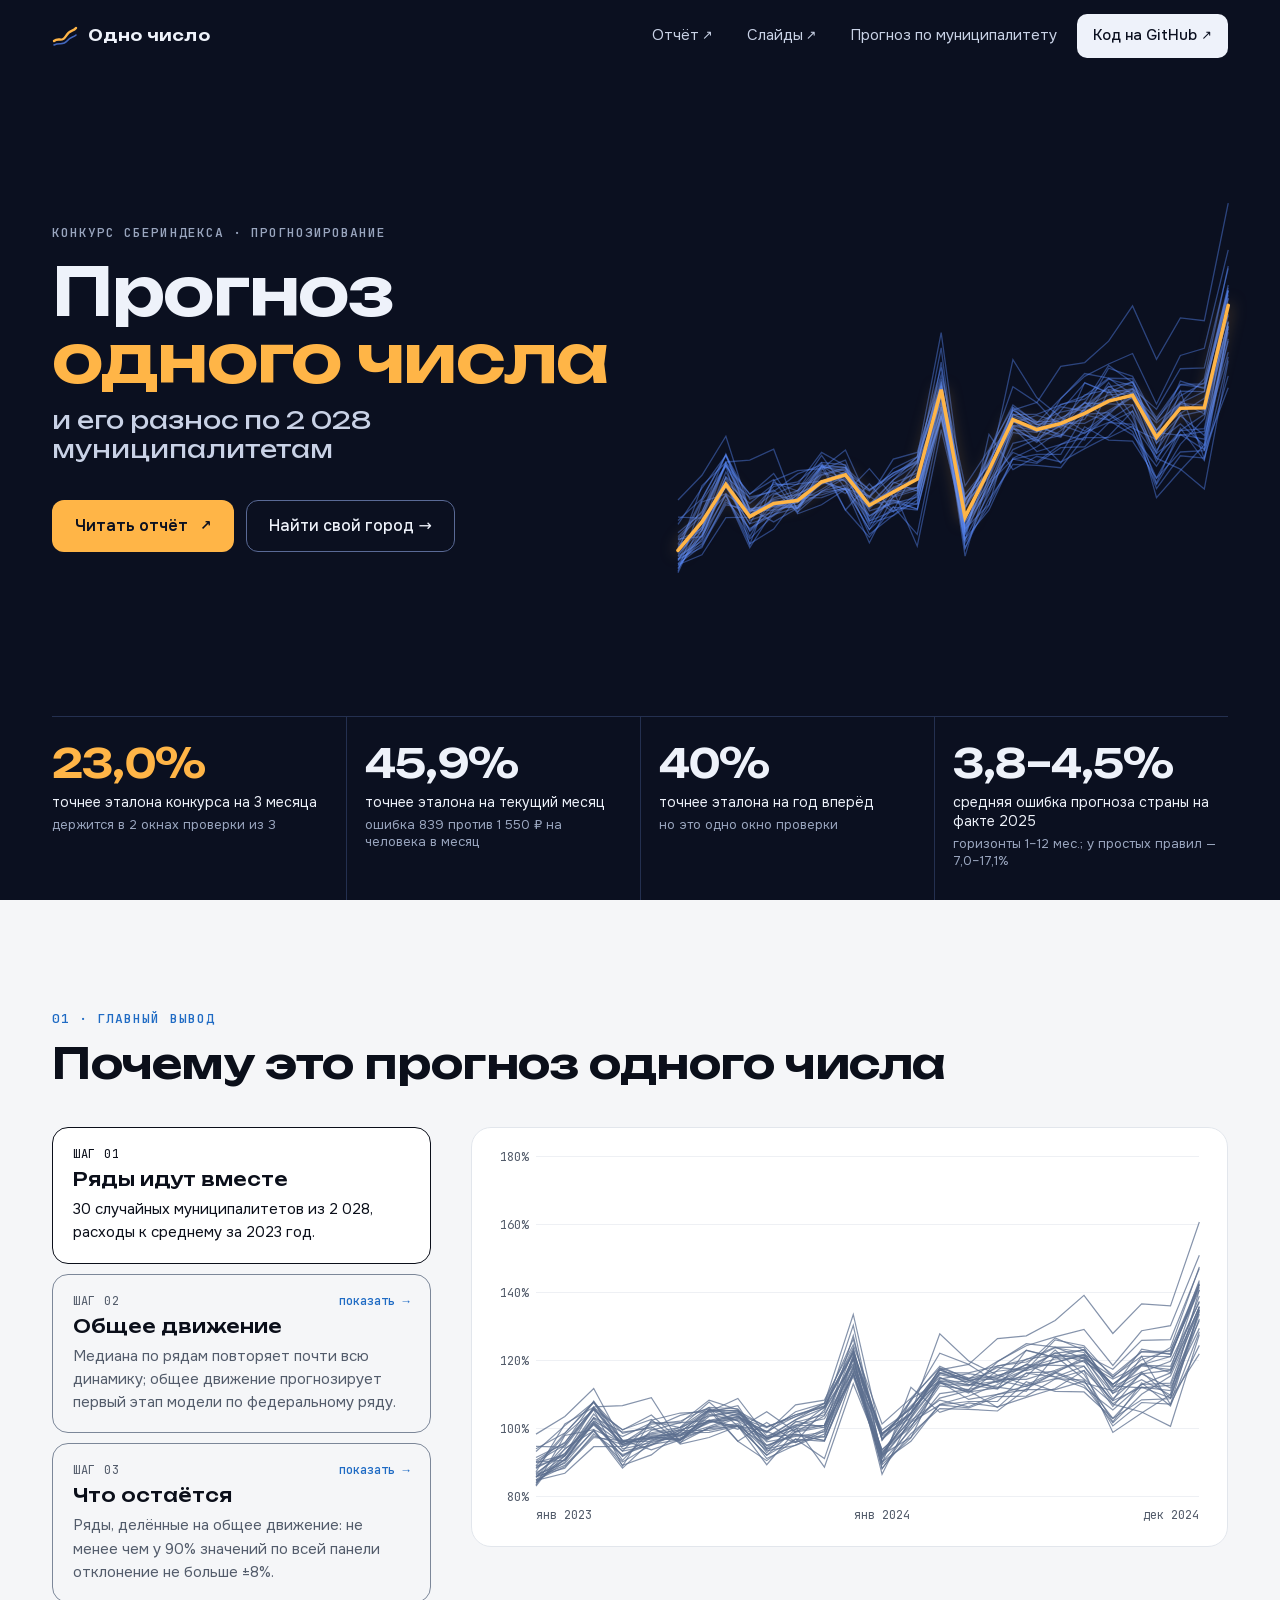
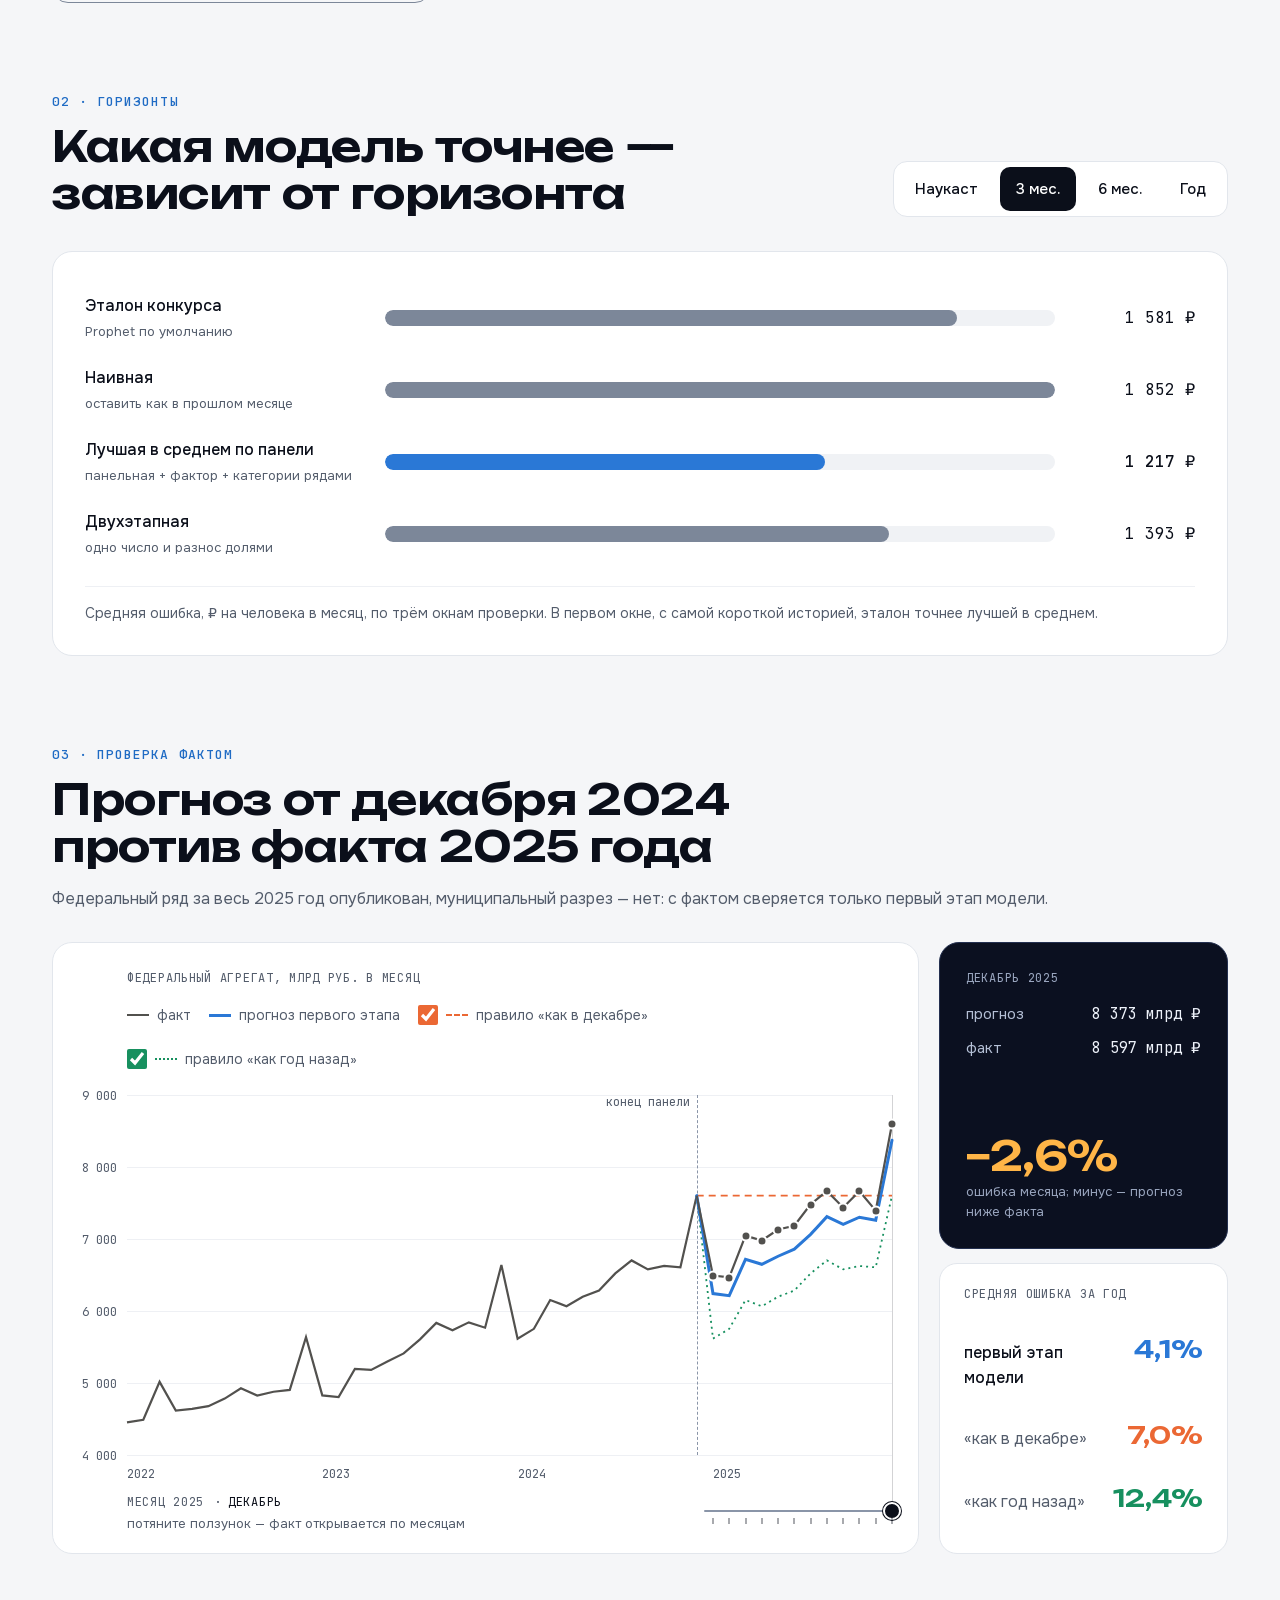
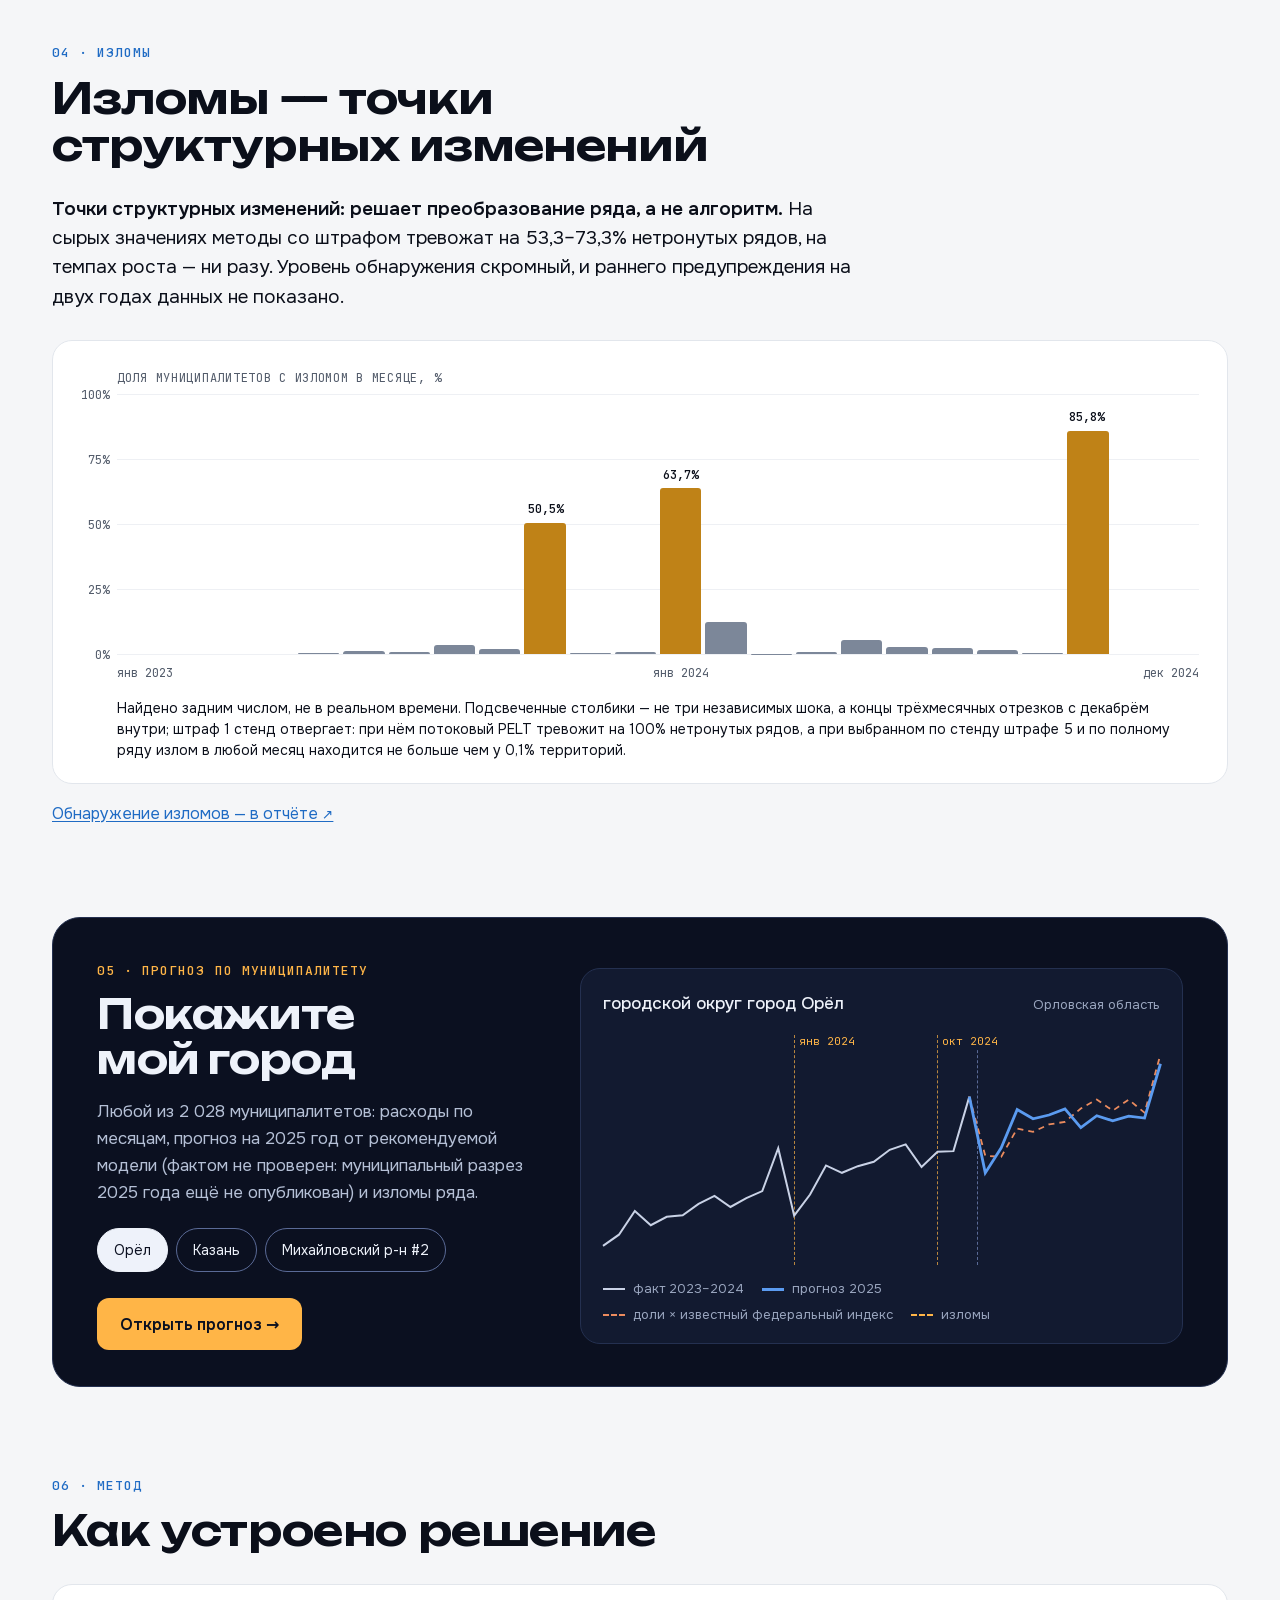
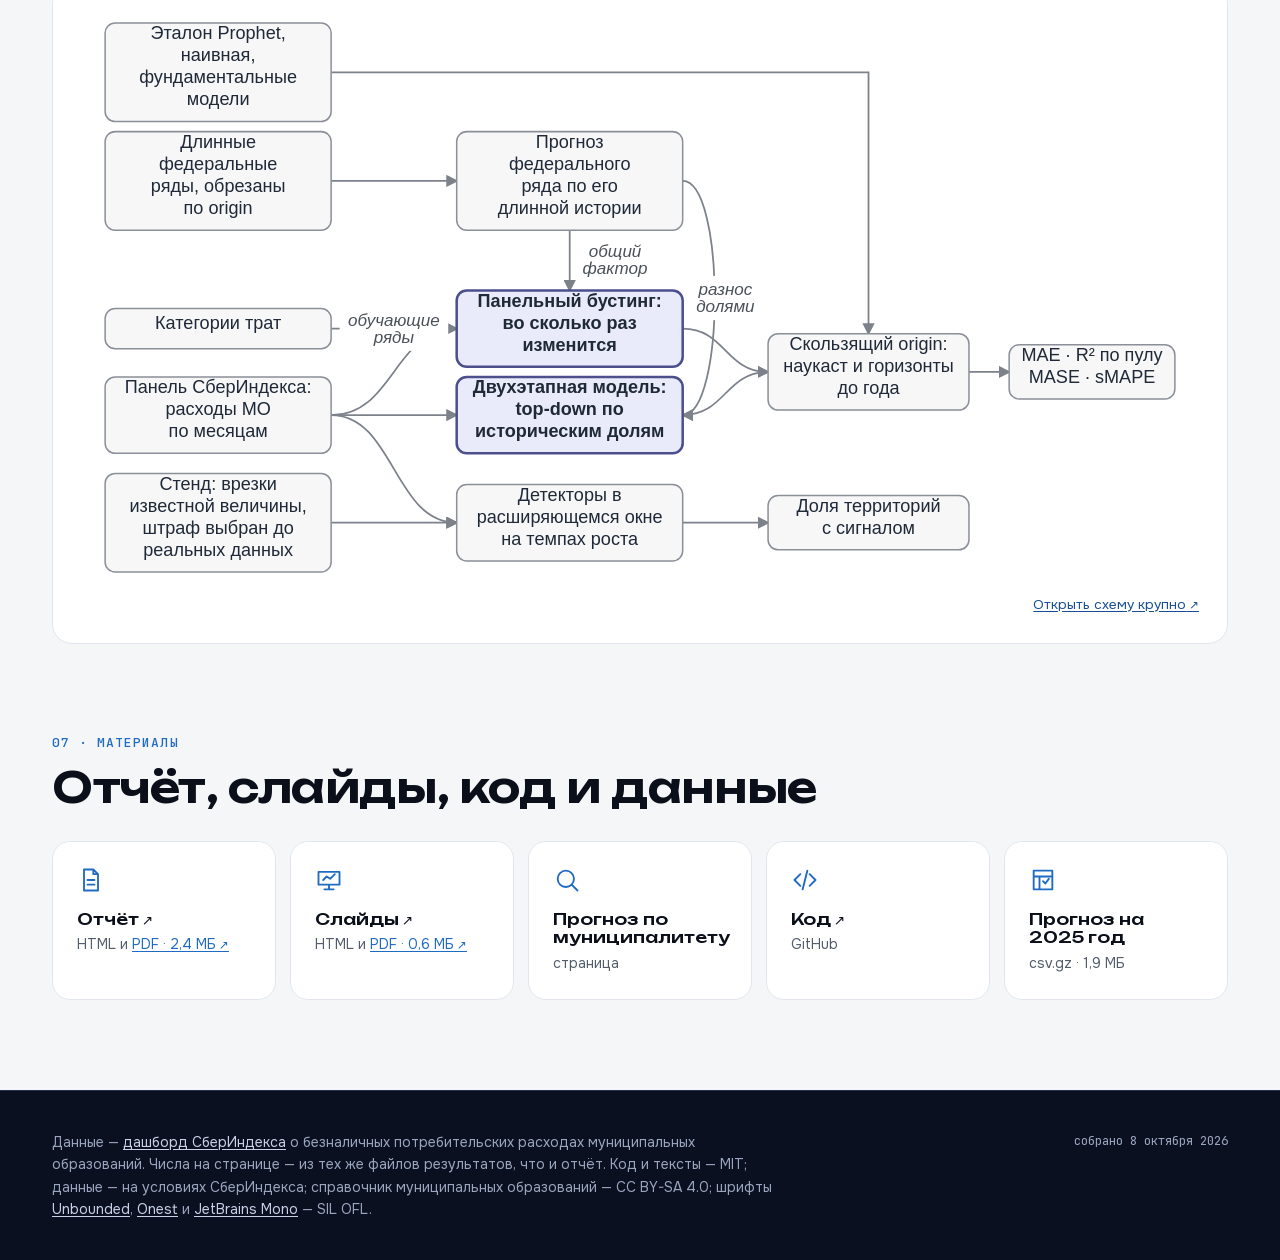
==== commit ba1e5fb8: "Главная: факт проверки линией, ползунок под месяцами проверки, правила в легенде Раздел 03 «Проверка" ====
--- a/index.html
+++ b/index.html
@@ -174,33 +174,42 @@
     <div class="fact">
       <div class="plot-card fact-card">
         <p class="chart-unit" id="fact-unit"></p>
-        <ul class="legend" aria-label="Обозначения линий">
+        <ul class="legend legend-fact" aria-label="Обозначения линий">
           <li><span class="key key-fact"></span>факт</li>
           <li><span class="key key-fc"></span>прогноз первого этапа</li>
+          <li><label class="toggle"><input type="checkbox" id="fact-r1" checked>
+            <span class="key key-r1" aria-hidden="true"></span><span id="fact-r1-text"></span></label></li>
+          <li><label class="toggle"><input type="checkbox" id="fact-r2" checked>
+            <span class="key key-r2" aria-hidden="true"></span><span id="fact-r2-text"></span></label></li>
         </ul>
         <div class="plot fact-plot" id="fact-plot" role="img" aria-label="График федерального агрегата">
           <div class="ticks" id="fact-ticks"></div>
           <div class="vline vline-end" id="fact-end"><span>конец панели</span></div>
           <div class="vline vline-cursor" id="fact-cursor"></div>
           <svg class="plot-svg" viewBox="0 0 1000 1000" preserveAspectRatio="none" focusable="false">
+            <defs>
+              <clipPath id="fact-act-clip"><rect id="fact-act-reveal" x="0" y="-100" width="1000" height="1200"/></clipPath>
+            </defs>
             <path class="fact-line fact-hist" id="fact-hist"/>
             <path class="fact-line fact-r1" id="fact-r1-line"/>
             <path class="fact-line fact-r2" id="fact-r2-line"/>
             <path class="fact-line fact-fc" id="fact-fc"/>
+            <path class="fact-line fact-act" id="fact-act" clip-path="url(#fact-act-clip)"/>
           </svg>
           <div class="dots" id="fact-dots"></div>
         </div>
         <div class="plot-axis plot-axis-years" id="fact-years" aria-hidden="true"></div>
 
-        <div class="slider-row">
-          <label class="mono-label" for="fact-k" id="fact-k-label">Месяц 2025</label>
-          <input id="fact-k" type="range">
-        </div>
-        <div class="toggles">
-          <label class="toggle"><input type="checkbox" id="fact-r1" checked>
-            <span class="key key-r1" aria-hidden="true"></span><span id="fact-r1-text"></span></label>
-          <label class="toggle"><input type="checkbox" id="fact-r2" checked>
-            <span class="key key-r2" aria-hidden="true"></span><span id="fact-r2-text"></span></label>
+        <div class="scrub">
+          <div class="scrub-label">
+            <label class="mono-label" for="fact-k" id="fact-k-label">Месяц 2025</label>
+            <output class="scrub-value" id="fact-k-value" for="fact-k"></output>
+            <span class="scrub-hint">потяните ползунок — факт открывается по месяцам</span>
+          </div>
+          <div class="scrub-track" id="fact-scrub">
+            <input id="fact-k" type="range">
+            <div class="scrub-ticks" id="fact-scrub-ticks" aria-hidden="true"></div>
+          </div>
         </div>
       </div>
 
--- a/site/landing.css
+++ b/site/landing.css
@@ -863,6 +863,7 @@
 }
 
 .fact-card {
+  --scrub-thumb: 18px; /* бегунок ползунка; на столько же дорожка шире промежутка между месяцами */
   padding: 26px 26px 20px 74px;
 }
 
@@ -910,6 +911,9 @@
 }
 
 .vline-cursor {
+  /* Снизу линия выходит за график: через ось лет (10 + 18 px) и отступ до ползунка — к центру
+     его дорожки (22 px от верха строки). */
+  bottom: -56px;
   border-left: 1.5px solid var(--ink);
   opacity: 0.18;
   transition: left 0.3s ease;
@@ -920,9 +924,15 @@
   vector-effect: non-scaling-stroke;
 }
 
-.fact-hist {
+.fact-hist, .fact-act {
   stroke: var(--chart-fact);
   stroke-width: 2.2;
+}
+
+/* Прямоугольник обрезки линии факта проверки: его ширина — x выбранного месяца в единицах viewBox,
+   меняется вместе с курсором. */
+#fact-act-reveal {
+  transition: width 0.3s ease;
 }
 
 .fact-fc {
@@ -967,27 +977,145 @@
   transform: translate(-50%, -50%) scale(0.3);
 }
 
-.slider-row {
-  display: flex;
-  flex-wrap: wrap;
+/* Ползунок месяца: дорожка стоит под месяцами проверки (положение и ширину считает скрипт),
+   бегунок — под кружком выбранного месяца; слева, под историей, — подпись, значение и подсказка. */
+.scrub {
+  position: relative;
+  min-height: 44px;
+  margin-top: 6px;
+}
+
+.scrub-label {
+  position: absolute;
+  top: 50%;
+  left: 0;
+  line-height: 1.4;
+  transform: translateY(-50%);
+}
+
+.scrub-label .mono-label {
+  display: inline;
+}
+
+/* Значение — тем же моноширинным капсом, что и подпись, но цветом текста: «МЕСЯЦ … · ДЕКАБРЬ». */
+.scrub-value {
+  display: inline;
+  color: var(--ink);
+  font-family: var(--font-mono);
+  font-size: 0.75rem;
+  letter-spacing: 0.06em;
+  text-transform: uppercase;
+}
+
+.scrub-value::before {
+  margin: 0 6px;
+  color: var(--ink-soft);
+  content: "·";
+}
+
+.scrub-hint {
+  display: block;
+  margin-top: 2px;
+  color: var(--ink-soft);
+  font-size: 0.8125rem;
+}
+
+.scrub-track {
+  position: absolute;
+  top: 0;
+  height: 44px;
+}
+
+.scrub-track input[type="range"] {
+  display: block;
+  width: 100%;
+  height: 44px;
+  margin: 0;
+  padding: 0;
+  background: transparent;
+  cursor: pointer;
+  -webkit-appearance: none;
+  appearance: none;
+}
+
+.scrub-track input[type="range"]::-webkit-slider-runnable-track {
+  height: 2px;
+  background: var(--chart-mark);
+  border-radius: 1px;
+}
+
+.scrub-track input[type="range"]::-moz-range-track {
+  height: 2px;
+  background: var(--chart-mark);
+  border-radius: 1px;
+}
+
+.scrub-track input[type="range"]::-webkit-slider-thumb {
+  width: var(--scrub-thumb);
+  height: var(--scrub-thumb);
+  margin-top: calc((2px - var(--scrub-thumb)) / 2);
+  background: var(--ink);
+  border: 2px solid var(--surface);
+  border-radius: 50%;
+  box-shadow: 0 0 0 1px var(--ink);
+  -webkit-appearance: none;
+  appearance: none;
+}
+
+.scrub-track input[type="range"]::-moz-range-thumb {
+  width: var(--scrub-thumb);
+  height: var(--scrub-thumb);
+  box-sizing: border-box;
+  background: var(--ink);
+  border: 2px solid var(--surface);
+  border-radius: 50%;
+  box-shadow: 0 0 0 1px var(--ink);
+}
+
+/* Кольцо фокуса — вокруг бегунка, не вокруг всей дорожки. */
+.scrub-track input[type="range"]:focus-visible {
+  outline: none;
+}
+
+.scrub-track input[type="range"]:focus-visible::-webkit-slider-thumb {
+  box-shadow: 0 0 0 1px var(--ink), 0 0 0 3px var(--surface), 0 0 0 5px var(--focus);
+}
+
+.scrub-track input[type="range"]:focus-visible::-moz-range-thumb {
+  box-shadow: 0 0 0 1px var(--ink), 0 0 0 3px var(--surface), 0 0 0 5px var(--focus);
+}
+
+/* Деления под дорожкой — по одному на месяц, на одной вертикали с кружками графика; пройденные
+   месяцы темнее. Внутренние края — на половину бегунка от краёв дорожки, как ход его центра. */
+.scrub-ticks {
+  position: absolute;
+  top: 29px;
+  right: calc(var(--scrub-thumb) / 2);
+  left: calc(var(--scrub-thumb) / 2);
+  height: 6px;
+  pointer-events: none;
+}
+
+.scrub-tick {
+  position: absolute;
+  top: 0;
+  width: 1px;
+  height: 100%;
+  background: var(--chart-mark);
+  opacity: 0.5;
+  transform: translateX(-50%);
+  transition: opacity 0.3s ease, background-color 0.3s ease;
+}
+
+.scrub-tick.is-on {
+  background: var(--ink);
+  opacity: 0.7;
+}
+
+/* Переключатели правил — в строке легенды: правило включается там же, где подписано. */
+.legend-fact {
   align-items: center;
-  gap: 4px 16px;
-  margin-top: 18px;
-}
-
-.slider-row input[type="range"] {
-  flex: 1;
-  min-width: 200px;
-  min-height: 44px;
-  margin: 0;
-  accent-color: var(--ink);
-}
-
-.toggles {
-  display: flex;
-  flex-wrap: wrap;
   gap: 0 18px;
-  margin-top: 4px;
 }
 
 .toggle {
@@ -1021,7 +1149,14 @@
   min-width: 0;
 }
 
+/* Обе карточки делят высоту карточки графика поровну: низ колонки — вровень с низом графика. */
+.fact-side > * {
+  flex: 1 1 auto;
+}
+
 .readout {
+  display: flex;
+  flex-direction: column;
   padding: 26px;
   border: 1px solid var(--night-rule);
   border-radius: 20px;
@@ -1059,7 +1194,8 @@
 }
 
 .readout-err {
-  margin: 18px 0 0;
+  margin: auto 0 0;
+  padding-top: 18px;
   color: var(--amber);
   font-family: var(--font-display);
   font-size: 2.5rem;
@@ -1075,11 +1211,15 @@
 }
 
 .mean-card {
+  display: flex;
+  flex-direction: column;
   padding: 22px 24px;
 }
 
 .mean-rows {
   display: grid;
+  flex: 1;
+  align-content: space-evenly;
   gap: 12px;
   margin: 14px 0 0;
 }
@@ -1144,9 +1284,26 @@
     height: 240px;
   }
 
-  .slider-row input[type="range"] {
-    min-width: 0;
-    flex-basis: 100%;
+  /* Под историей места для подписи нет: подпись над строкой ползунка, дорожка — в строке под ней. */
+  .scrub {
+    min-height: 0;
+    margin-top: 10px;
+    padding-bottom: 44px;
+  }
+
+  .scrub-label {
+    position: static;
+    transform: none;
+  }
+
+  .scrub-track {
+    top: auto;
+    bottom: 0;
+  }
+
+  /* До бегунка курсор здесь не дотянуть (между ними подпись) — он идёт только через ось лет. */
+  .vline-cursor {
+    bottom: -28px;
   }
 
   .readout {
@@ -1557,7 +1714,7 @@
   }
 
   .step, .bar-fill, .dot, .vline-cursor, .tick-set, .story-lines, .story-median-layer,
-  .fact-r1, .fact-r2 {
+  .fact-r1, .fact-r2, .scrub-tick, #fact-act-reveal {
     transition: none;
   }
 
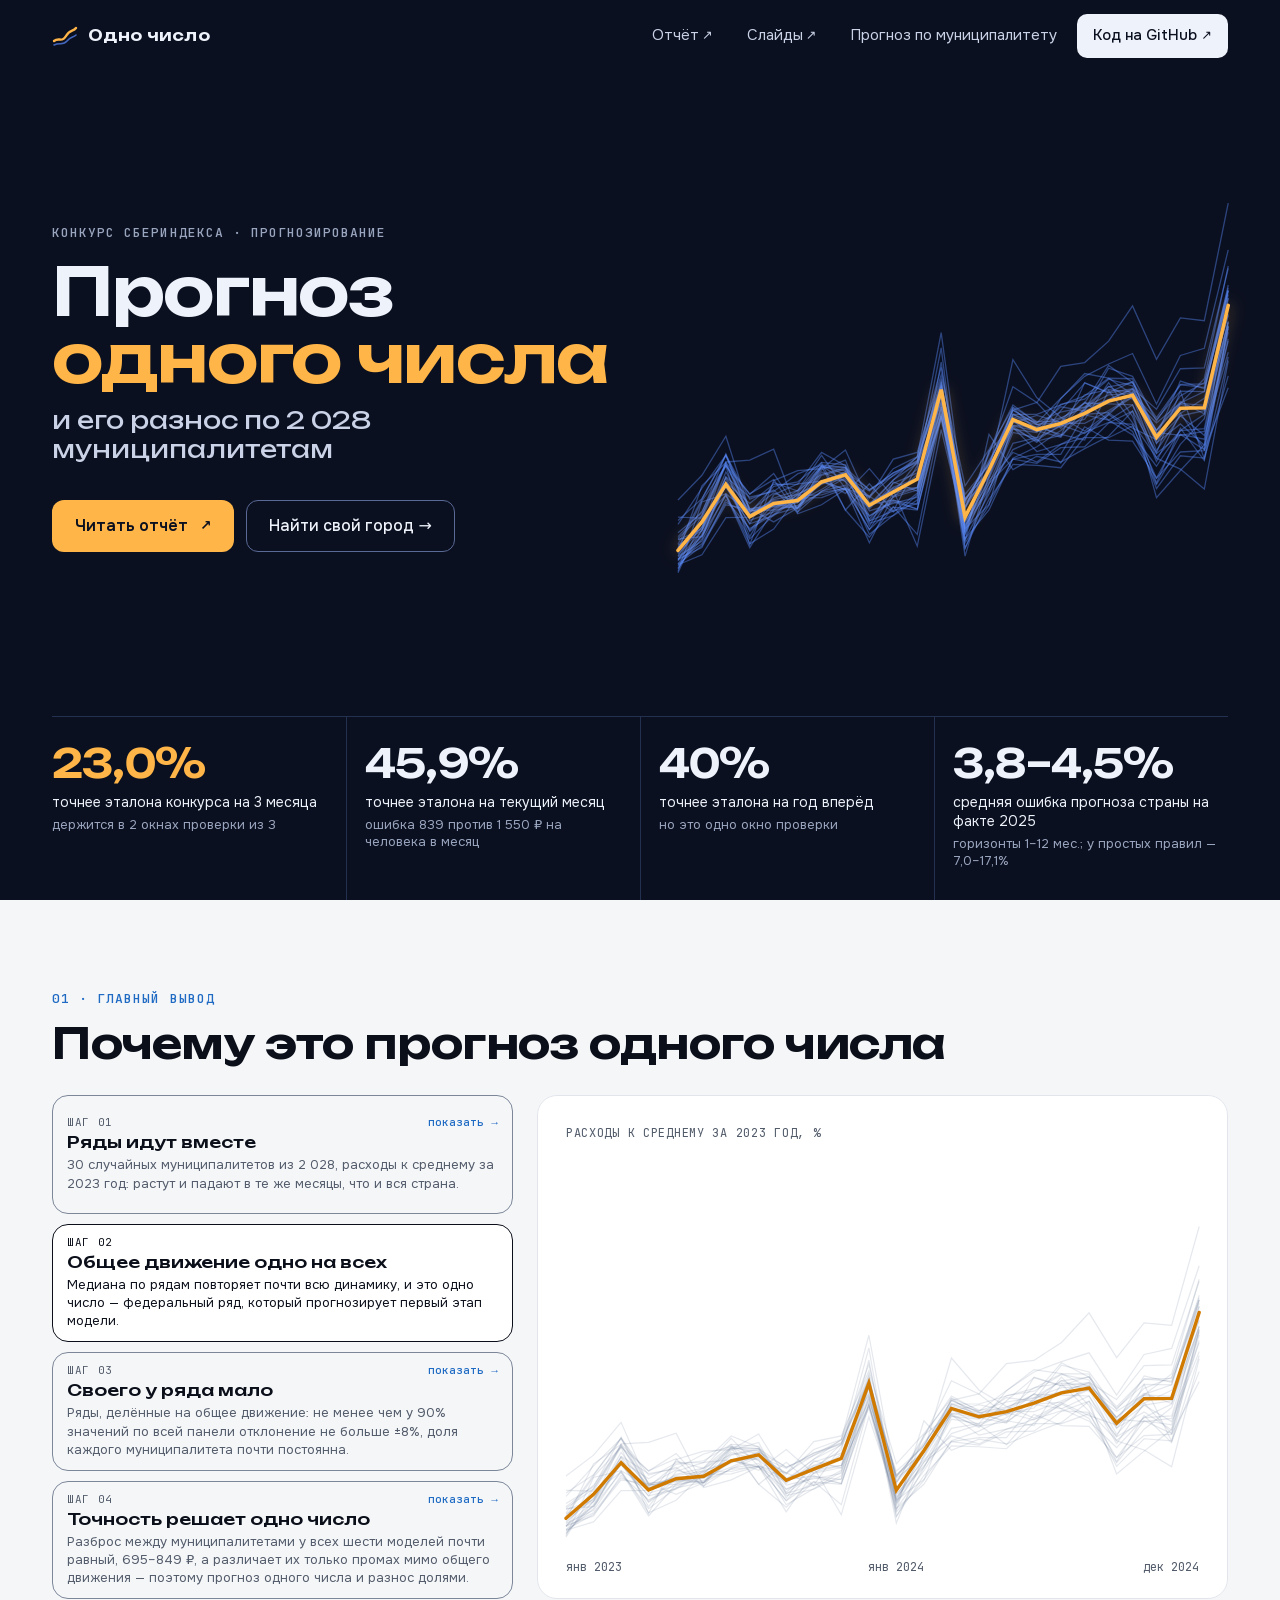
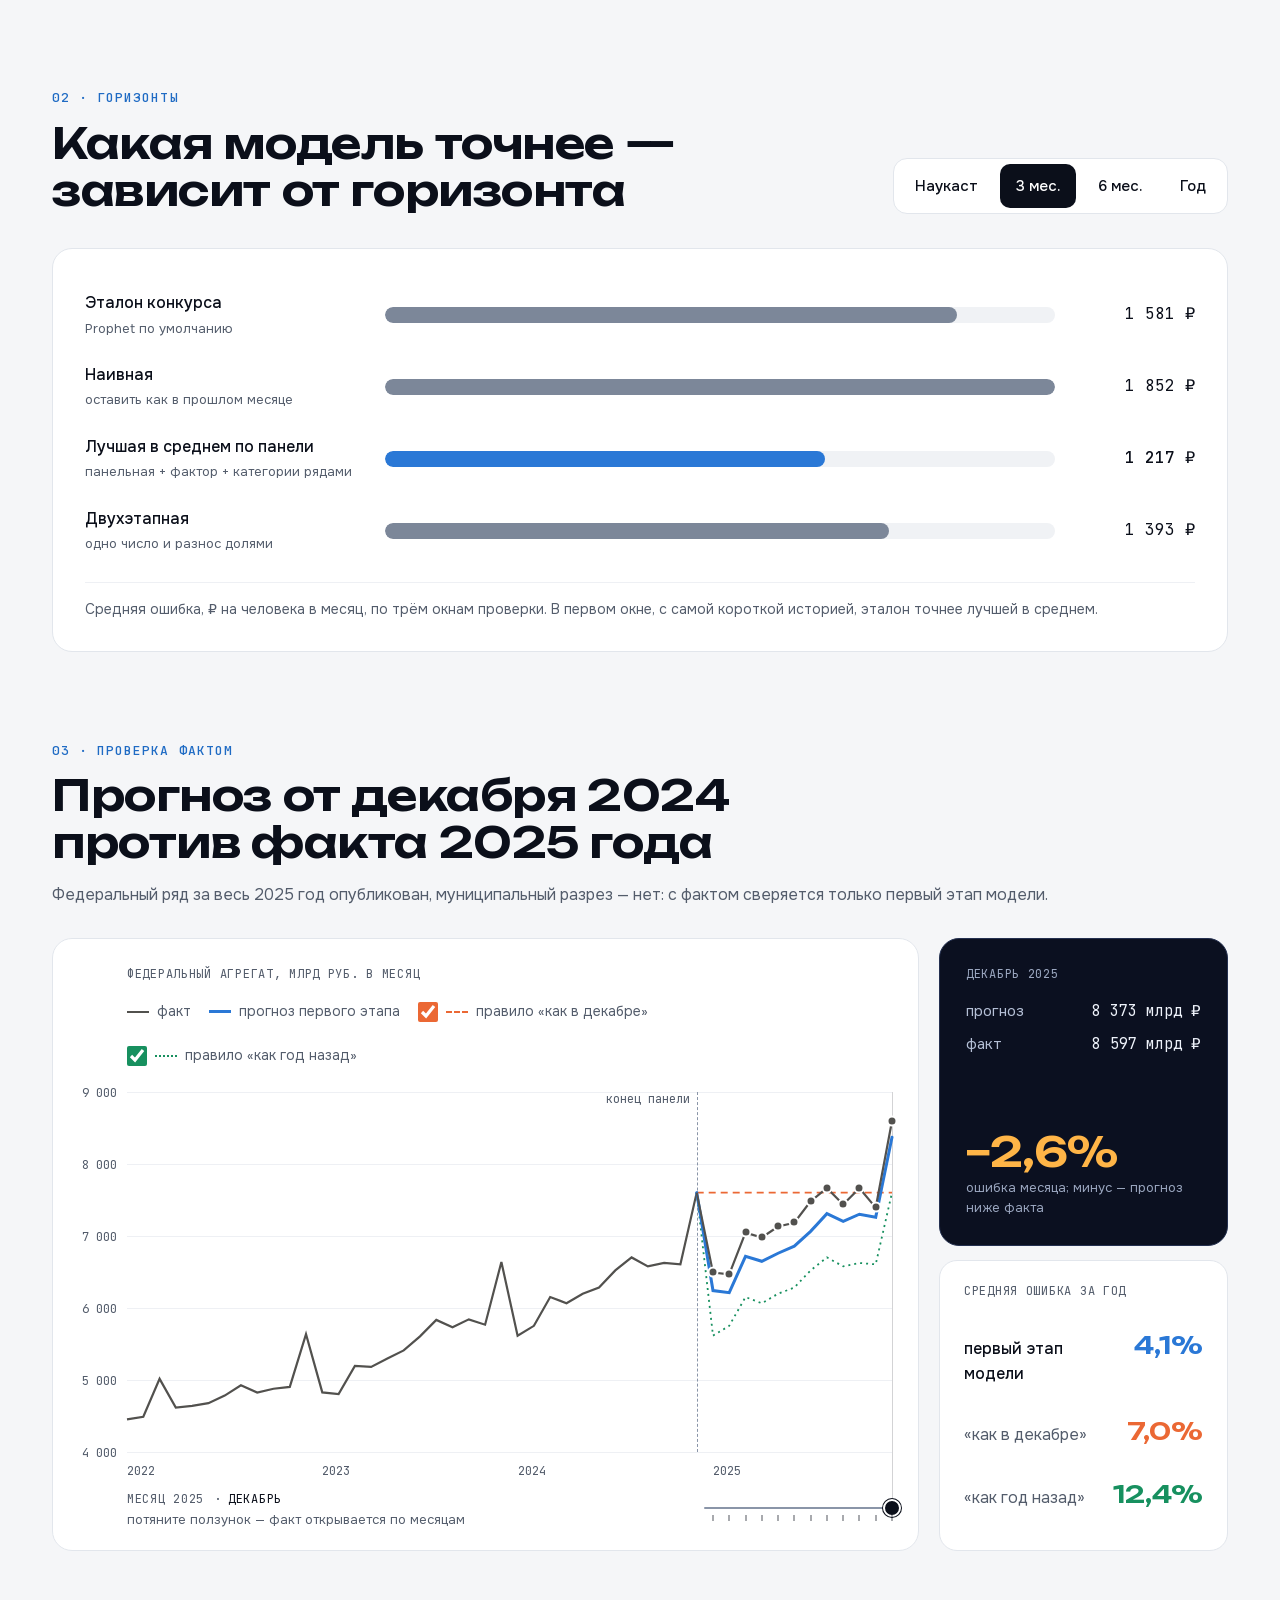
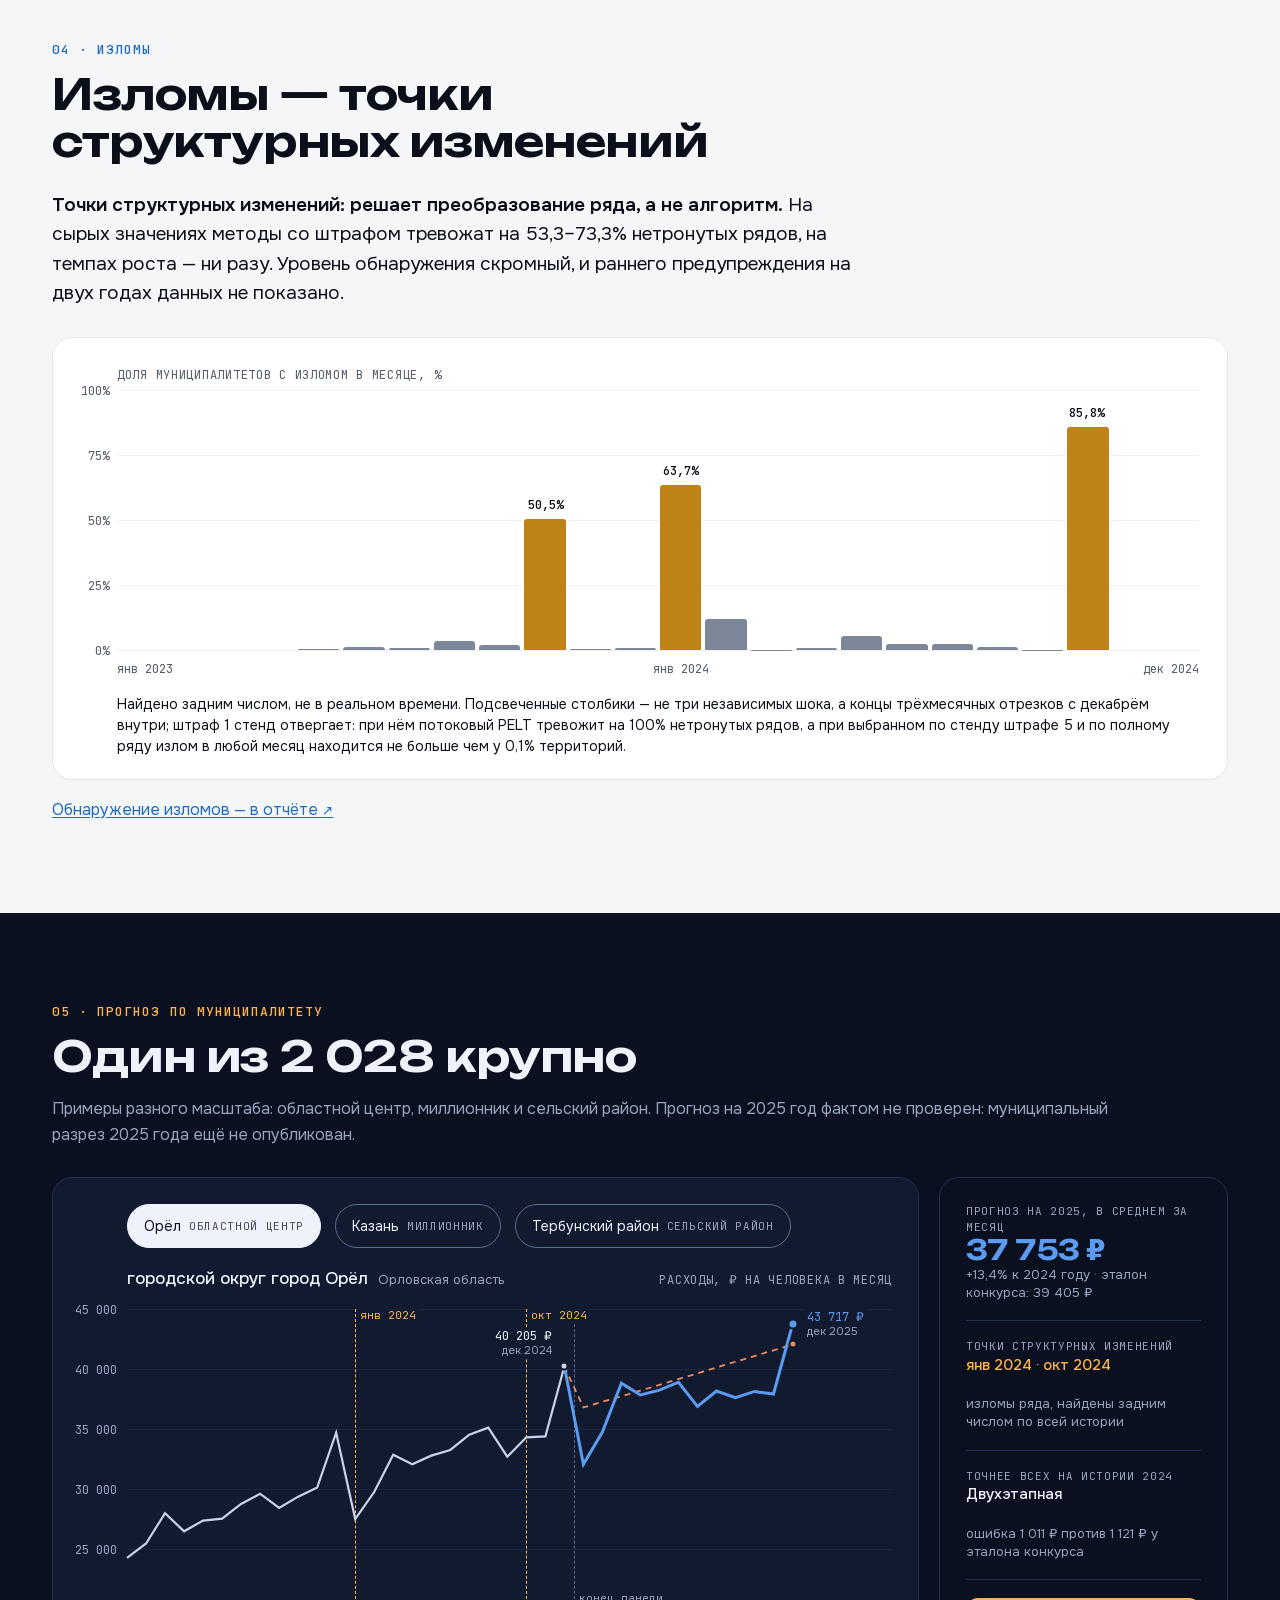
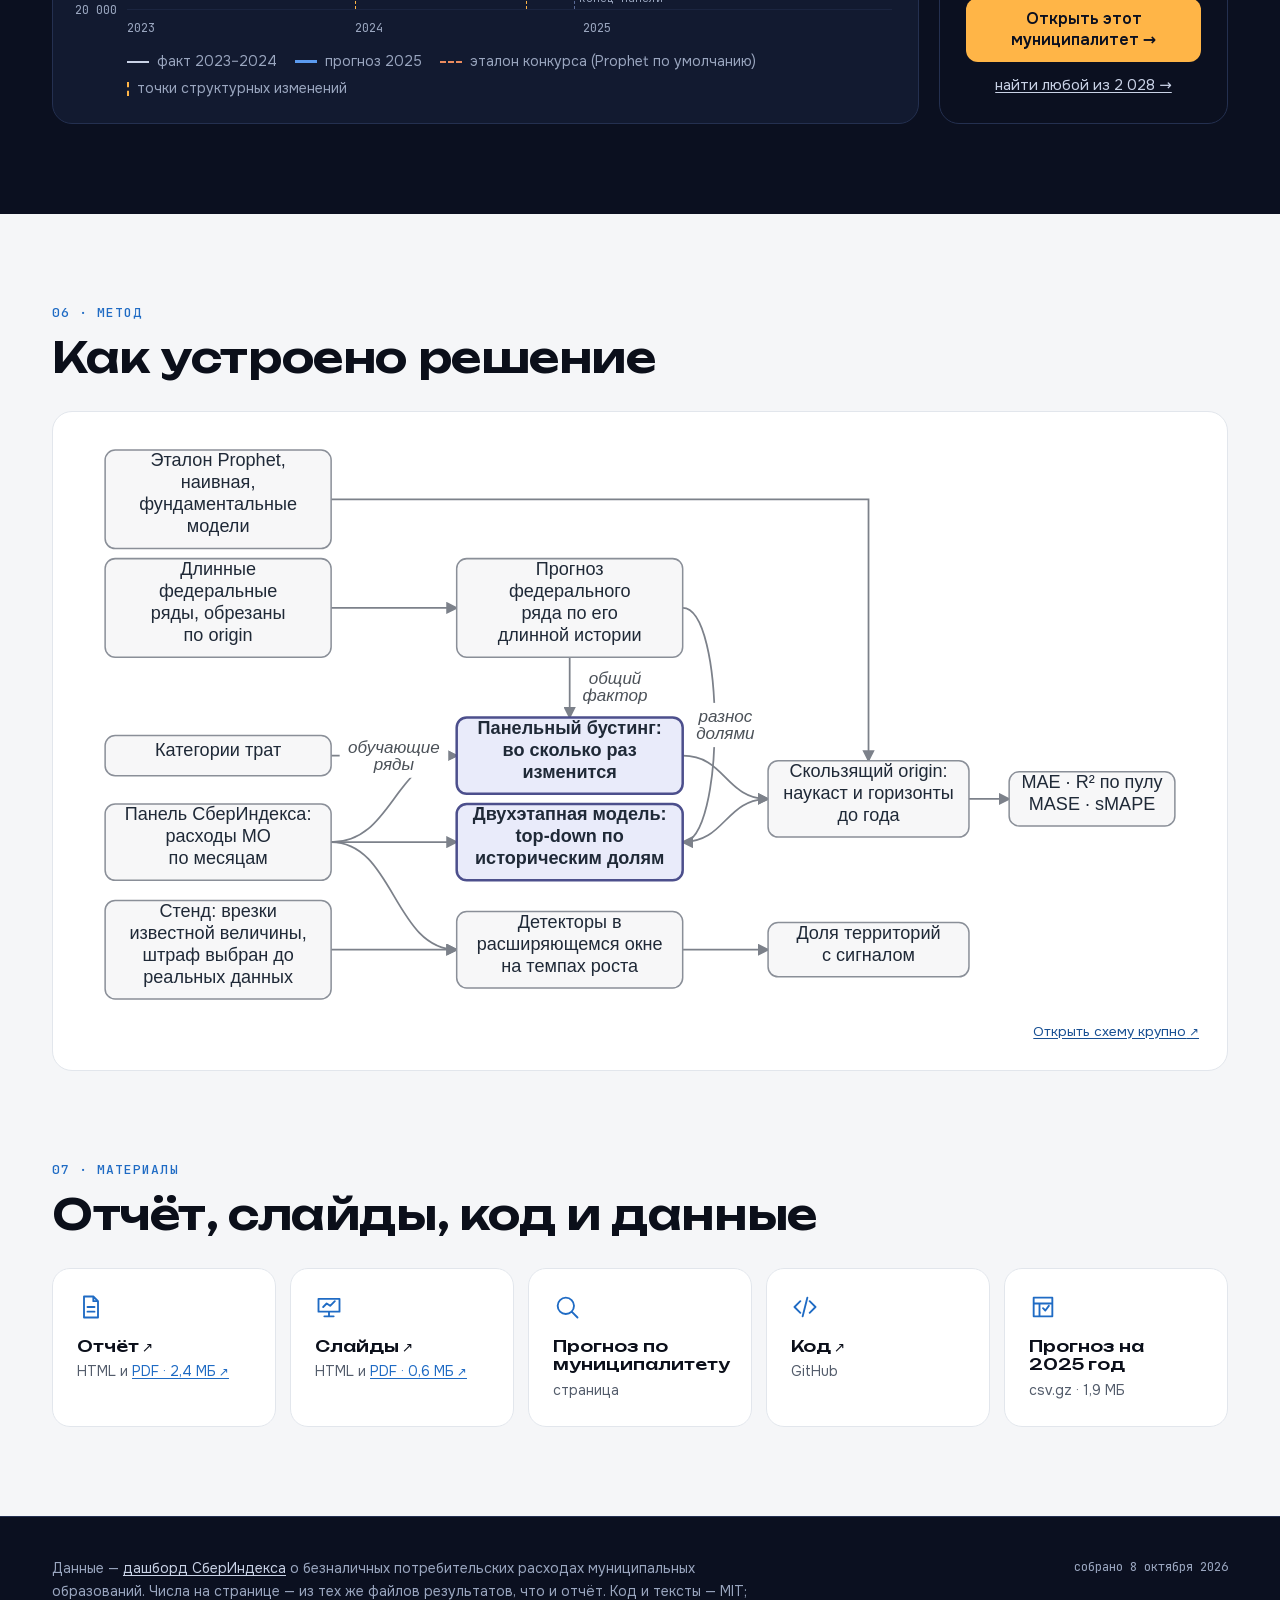
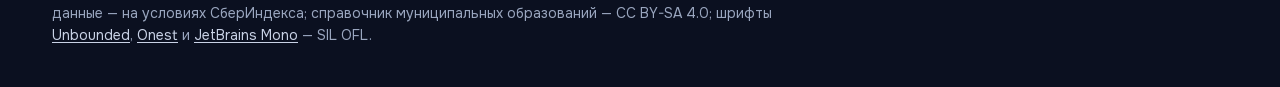
==== commit d116333c: "Главная: одна светлая тема, раздел 01 с выводом и разложением ошибки, раздел 05 — один муниципалитет" ====
--- a/index.html
+++ b/index.html
@@ -113,32 +113,45 @@
         <button class="step" id="step-1" type="button" aria-pressed="true">
           <span class="step-num">Шаг 01<span class="step-hint" aria-hidden="true">показать →</span></span>
           <span class="step-title">Ряды идут вместе</span>
-          <span class="step-text">30 случайных муниципалитетов из 2 028, расходы к среднему за 2023 год.</span>
+          <span class="step-text">30 случайных муниципалитетов из 2 028, расходы к среднему за 2023 год: растут и падают в те же месяцы, что и вся страна.</span>
           <span class="step-short">ряды</span>
         </button>
         <button class="step" id="step-2" type="button" aria-pressed="false">
           <span class="step-num">Шаг 02<span class="step-hint" aria-hidden="true">показать →</span></span>
-          <span class="step-title">Общее движение</span>
-          <span class="step-text">Медиана по рядам повторяет почти всю динамику; общее движение прогнозирует первый этап модели по федеральному ряду.</span>
+          <span class="step-title">Общее движение одно на всех</span>
+          <span class="step-text">Медиана по рядам повторяет почти всю динамику, и это одно число — федеральный ряд, который прогнозирует первый этап модели.</span>
           <span class="step-short">общее движение</span>
         </button>
         <button class="step" id="step-3" type="button" aria-pressed="false">
           <span class="step-num">Шаг 03<span class="step-hint" aria-hidden="true">показать →</span></span>
-          <span class="step-title">Что остаётся</span>
-          <span class="step-text">Ряды, делённые на общее движение: не менее чем у 90% значений по всей панели отклонение не больше ±8%.</span>
+          <span class="step-title">Своего у ряда мало</span>
+          <span class="step-text">Ряды, делённые на общее движение: не менее чем у 90% значений по всей панели отклонение не больше ±8%, доля каждого муниципалитета почти постоянна.</span>
           <span class="step-short">остаток</span>
         </button>
+        <button class="step" id="step-4" type="button" aria-pressed="false">
+          <span class="step-num">Шаг 04<span class="step-hint" aria-hidden="true">показать →</span></span>
+          <span class="step-title">Точность решает одно число</span>
+          <span class="step-text">Разброс между муниципалитетами у всех шести моделей почти равный, 695–849&nbsp;₽, а различает их только промах мимо общего движения — поэтому прогноз одного числа и разнос долями.</span>
+          <span class="step-short">одно число</span>
+        </button>
       </div>
 
       <div class="plot-card story-card">
+        <p class="chart-unit" id="story-unit"><span id="story-unit-lines">Расходы к среднему за 2023 год, %</span><span id="story-unit-bars" hidden></span></p>
         <div class="plot story-plot" id="story-plot" role="img" aria-label="График рядов расходов">
-          <div class="ticks" id="story-ticks"></div>
           <svg class="plot-svg" viewBox="0 0 1000 1000" preserveAspectRatio="none" focusable="false">
+            <g class="story-band-layer" id="story-band-layer"><rect class="story-band" id="story-band" x="0" width="1000"/></g>
             <g class="story-lines" id="story-lines"></g>
             <g class="story-median-layer" id="story-median-layer"><path class="story-median" id="story-median"/></g>
           </svg>
+          <span class="story-band-label" id="story-band-label" aria-hidden="true"></span>
+          <div class="story-bars" id="story-bars" aria-hidden="true"></div>
         </div>
         <div class="plot-axis" id="story-axis" aria-hidden="true"></div>
+        <ul class="legend story-bars-legend" id="story-bars-legend" aria-label="Обозначения полос" hidden>
+          <li><span class="key key-spread"></span>разброс между муниципалитетами: у всех моделей почти равный</li>
+          <li><span class="key key-bias"></span>промах мимо общего движения: различает модели</li>
+        </ul>
         <p class="visually-hidden" id="story-caption" aria-live="polite"></p>
         <p class="story-text" id="story-text"></p>
       </div>
@@ -259,34 +272,67 @@
   </div>
 </section>
 
-<section class="section" id="city" aria-labelledby="city-title">
-  <div class="wrap">
-    <div class="stand night">
-      <div class="stand-copy">
-        <p class="eyebrow">05 · Прогноз по муниципалитету</p>
-        <h2 class="section-title" id="city-title">Покажите мой город</h2>
-        <p class="stand-lead" id="stand-lead">
-          Любой из 2 028 муниципалитетов: расходы по месяцам, прогноз на 2025 год от рекомендуемой модели (фактом не проверен: муниципальный разрез 2025 года ещё не опубликован) и изломы ряда.
-        </p>
-        <div class="chips" id="t-chips" role="group" aria-label="Примеры муниципальных образований"></div>
-        <a class="btn btn-primary stand-cta" id="t-go" href="demo/">Открыть прогноз →</a>
-      </div>
-
-      <div class="stand-chart">
+<section class="section night section-night" id="city" aria-labelledby="city-title">
+  <div class="wrap">
+    <p class="eyebrow">05 · Прогноз по муниципалитету</p>
+    <h2 class="section-title" id="city-title">Один из 2 028 крупно</h2>
+    <p class="section-lead" id="stand-lead">
+      Примеры разного масштаба: областной центр, миллионник и сельский район. Прогноз на 2025 год фактом не проверен: муниципальный разрез 2025 года ещё не опубликован.
+    </p>
+
+    <div class="city">
+      <div class="plot-card city-card">
+        <div class="chips chips-row" id="t-chips" role="group" aria-label="Примеры муниципальных образований"></div>
         <div class="stand-chart-head">
-          <span class="stand-chart-name" id="t-name"></span>
-          <span class="stand-chart-region" id="t-region"></span>
+          <span class="stand-chart-title"><span class="stand-chart-name" id="t-name"></span><span class="stand-chart-region" id="t-region"></span></span>
+          <span class="chart-unit stand-chart-unit">расходы, ₽ на человека в месяц</span>
         </div>
         <div class="plot stand-plot" id="t-plot" role="img" aria-label="График расходов муниципалитета">
-          <div class="vline vline-panel" id="t-panel-end"></div>
+          <div class="ticks" id="t-ticks"></div>
           <div id="t-breaks"></div>
+          <div class="vline vline-panel" id="t-panel-end"><span>конец панели</span></div>
           <svg class="plot-svg" viewBox="0 0 1000 1000" preserveAspectRatio="none" focusable="false">
             <path class="stand-line stand-fact" id="t-fact"/>
-            <path class="stand-line stand-known" id="t-known"/>
+            <path class="stand-line stand-base" id="t-base"/>
             <path class="stand-line stand-fc" id="t-fc"/>
           </svg>
-        </div>
-        <ul class="legend legend-night" id="t-legend"></ul>
+          <div class="stand-end stand-end-base" id="t-end-base" aria-hidden="true"><span class="stand-end-dot"></span></div>
+          <div class="stand-end stand-end-fact" id="t-end-fact" aria-hidden="true"><span class="stand-end-dot"></span><span class="stand-end-label"><b id="t-end-fact-value"></b><i id="t-end-fact-month"></i></span></div>
+          <div class="stand-end stand-end-fc" id="t-end-fc" aria-hidden="true"><span class="stand-end-dot"></span><span class="stand-end-label"><b id="t-end-fc-value"></b><i id="t-end-fc-month"></i></span></div>
+        </div>
+        <div class="plot-axis plot-axis-years" id="t-years" aria-hidden="true"></div>
+        <ul class="legend" id="t-legend" aria-label="Обозначения линий">
+          <li><span class="key key-fact"></span><span id="t-legend-fact"></span></li>
+          <li><span class="key key-fc"></span><span id="t-legend-fc"></span></li>
+          <li><span class="key key-r1"></span><span id="t-legend-base"></span></li>
+          <li><span class="key key-vbreak"></span>точки структурных изменений</li>
+        </ul>
+      </div>
+
+      <div class="city-side">
+        <div class="readout night city-readout">
+          <dl class="stand-stats" id="t-stats" aria-live="polite">
+            <div>
+              <dt class="mono-label" id="t-stat-fc-label"></dt>
+              <dd class="stand-stat-fc" id="t-stat-fc"></dd>
+              <dd class="stand-stat-note" id="t-stat-fc-note"></dd>
+            </div>
+            <div>
+              <dt class="mono-label">Точки структурных изменений</dt>
+              <dd class="stand-stat-breaks" id="t-stat-breaks"></dd>
+              <dd class="stand-stat-note">изломы ряда, найдены задним числом по всей истории</dd>
+            </div>
+            <div>
+              <dt class="mono-label" id="t-stat-check-label"></dt>
+              <dd class="stand-stat-best" id="t-stat-best"></dd>
+              <dd class="stand-stat-note" id="t-stat-best-note"></dd>
+            </div>
+          </dl>
+          <div class="stand-actions">
+            <a class="btn btn-primary stand-cta" id="t-go" href="demo/">Открыть этот муниципалитет →</a>
+            <a class="stand-any" id="t-any" href="demo/">найти любой из 2 028 →</a>
+          </div>
+        </div>
       </div>
     </div>
   </div>
@@ -369,7 +415,7 @@
   </div>
 </footer>
 
-<script type="application/json" id="landing-data">{"story":{"months":["2023-01","2023-02","2023-03","2023-04","2023-05","2023-06","2023-07","2023-08","2023-09","2023-10","2023-11","2023-12","2024-01","2024-02","2024-03","2024-04","2024-05","2024-06","2024-07","2024-08","2024-09","2024-10","2024-11","2024-12"],"base_months":12,"ids":["Советский муниципальный район #3","Салаватский муниципальный район","городской округ Гайский","городской округ Арамильский","Караидельский муниципальный район","Измалковский муниципальный район","Хайбуллинский муниципальный район","Хвастовичский муниципальный район","Шатковский муниципальный округ","городской округ город Рязань","городской округ город Кирсанов","Крапивинский муниципальный округ","Зырянский муниципальный район","Саргатский муниципальный район","Третьяковский муниципальный район","Кингисеппский муниципальный район","Нижнеилимский муниципальный район","Большеуковский муниципальный район","Викуловский муниципальный район","городской округ Верхний Тагил","муниципальный округ Вуктыл","муниципальный округ Марёвский","Кадошкинский муниципальный район","внутригородская территория города федерального значения муниципальный округ Печатники","Усть-Удинский муниципальный район","муниципальный округ Якшур-Бодьинский район","Лаганский муниципальный район","внутригородская территория города федерального значения муниципальный округ Гольяново","Советский муниципальный район #5","городской округ город Назарово"],"series":[[0.829,0.94,0.992,0.882,0.961,0.992,0.993,1.008,0.973,1.024,1.073,1.334,0.964,1.078,1.22,1.187,1.263,1.271,1.316,1.39,1.278,1.365,1.359,1.606],[0.882,0.925,1.03,0.959,0.997,0.977,1.052,1.044,0.959,0.975,0.988,1.211,0.976,1.03,1.177,1.147,1.147,1.203,1.214,1.209,1.129,1.189,1.163,1.356],[0.887,0.918,1.012,0.918,0.974,0.968,1.034,1.047,0.969,1.024,1.059,1.189,0.994,1.056,1.135,1.084,1.099,1.113,1.113,1.138,1.028,1.083,1.086,1.218],[0.858,0.882,0.983,0.922,0.952,0.966,1.021,1.034,0.988,1.068,1.082,1.245,1.012,1.088,1.176,1.128,1.114,1.176,1.193,1.216,1.173,1.258,1.26,1.469],[0.901,0.95,1.061,0.994,1.038,0.963,1.041,1.021,0.91,0.95,0.992,1.177,0.935,1.022,1.082,1.062,1.099,1.124,1.145,1.141,1.006,1.075,1.07,1.243],[0.939,0.985,1.077,0.939,0.957,0.978,1.004,1.035,0.937,0.988,1.003,1.158,0.937,1.007,1.088,1.11,1.06,1.136,1.108,1.106,1.028,1.12,1.088,1.321],[0.9,0.905,1.013,0.932,0.949,0.987,1.055,1.036,0.963,1.017,1.039,1.204,0.985,1.041,1.162,1.162,1.182,1.201,1.238,1.237,1.101,1.183,1.172,1.422],[0.931,1.007,1.076,0.984,1.003,0.957,1.001,1.013,0.933,0.949,0.982,1.164,0.915,1.017,1.068,1.059,1.092,1.094,1.144,1.169,1.081,1.211,1.069,1.348],[0.889,0.984,1.075,0.96,0.961,0.971,0.998,1.006,0.99,0.957,0.996,1.213,0.88,1.003,1.133,1.106,1.118,1.161,1.15,1.119,1.053,1.128,1.162,1.388],[0.863,0.896,0.995,0.957,0.973,0.965,1.0,1.029,0.99,1.034,1.072,1.227,0.983,1.059,1.171,1.141,1.144,1.143,1.17,1.2,1.128,1.201,1.229,1.428],[0.905,0.958,1.058,0.947,0.968,0.965,1.023,1.004,0.967,1.009,1.027,1.17,0.979,1.065,1.149,1.108,1.14,1.122,1.161,1.209,1.086,1.159,1.17,1.355],[0.843,0.9,1.031,0.988,1.0,1.037,1.056,1.05,0.972,0.982,0.963,1.178,0.9,0.961,1.07,1.094,1.128,1.171,1.259,1.242,1.148,1.224,1.219,1.406],[0.871,1.012,1.061,0.951,0.983,0.994,1.02,1.004,0.949,0.981,0.973,1.202,0.864,1.034,1.139,1.136,1.12,1.108,1.212,1.144,1.071,1.128,1.132,1.358],[0.913,0.955,1.079,0.964,0.936,0.965,1.046,1.066,0.938,0.959,0.975,1.206,0.881,0.983,1.057,1.055,1.05,1.115,1.162,1.126,1.015,1.099,1.153,1.346],[0.857,0.907,1.019,0.916,0.964,0.997,1.054,1.021,0.97,0.996,1.062,1.237,0.9,0.995,1.101,1.113,1.195,1.248,1.238,1.204,1.102,1.142,1.097,1.335],[0.846,0.867,0.945,0.946,0.986,1.002,1.036,1.05,1.003,1.039,1.061,1.219,0.982,1.06,1.163,1.134,1.178,1.169,1.193,1.214,1.128,1.185,1.181,1.373],[0.839,0.91,1.015,0.955,1.011,1.02,1.061,1.056,0.968,1.007,1.008,1.151,0.911,1.016,1.131,1.124,1.183,1.194,1.236,1.222,1.108,1.159,1.118,1.293],[0.898,0.921,1.062,1.066,1.089,0.956,1.052,0.961,0.904,0.967,0.961,1.163,0.892,0.971,1.147,1.126,1.138,1.152,1.229,1.158,1.018,1.133,1.065,1.283],[0.855,0.95,1.056,0.964,0.969,1.002,1.076,1.006,0.892,0.991,1.008,1.231,0.925,1.058,1.171,1.141,1.116,1.229,1.208,1.231,1.116,1.232,1.216,1.414],[0.946,0.944,1.054,0.995,1.025,0.953,0.972,1.005,0.92,0.997,1.008,1.182,0.97,1.044,1.171,1.187,1.133,1.188,1.15,1.182,1.063,1.164,1.196,1.37],[0.881,0.98,1.054,0.888,1.023,1.044,1.048,1.087,0.976,1.003,0.885,1.13,0.921,0.973,1.068,1.078,1.078,1.162,1.166,1.198,1.07,1.047,1.005,1.275],[0.864,0.937,1.009,0.932,1.019,1.001,1.06,0.961,1.016,0.959,1.055,1.186,0.895,1.12,1.046,1.074,1.062,1.09,1.116,1.169,0.987,1.044,1.098,1.407],[0.837,0.919,1.041,0.951,0.98,0.979,1.023,0.996,1.048,0.988,1.036,1.202,0.918,1.043,1.277,1.197,1.156,1.127,1.165,1.133,1.109,1.185,1.237,1.474],[0.855,0.89,0.977,0.952,0.97,0.976,1.015,1.042,1.004,1.033,1.064,1.222,0.981,1.046,1.161,1.145,1.167,1.178,1.22,1.229,1.155,1.225,1.226,1.422],[0.832,0.978,0.995,0.89,0.921,0.989,1.051,1.051,0.941,1.003,1.047,1.302,0.909,1.085,1.137,1.103,1.17,1.228,1.207,1.216,1.121,1.165,1.088,1.349],[0.982,1.034,1.116,0.959,0.972,0.986,0.987,1.006,0.92,0.968,0.91,1.159,0.93,1.003,1.124,1.113,1.137,1.172,1.221,1.194,1.144,1.186,1.21,1.434],[0.857,0.918,1.028,0.905,0.993,1.016,1.022,1.041,0.927,1.02,1.001,1.272,0.92,1.045,1.144,1.16,1.146,1.186,1.265,1.229,1.124,1.118,1.126,1.316],[0.847,0.886,0.972,0.962,0.976,0.982,1.017,1.031,1.001,1.039,1.065,1.222,0.966,1.041,1.157,1.14,1.155,1.177,1.203,1.206,1.151,1.211,1.21,1.423],[0.868,0.925,1.02,0.975,1.015,1.015,1.082,1.054,0.948,0.978,0.963,1.158,0.925,1.028,1.138,1.127,1.153,1.186,1.184,1.182,1.08,1.12,1.11,1.342],[0.848,0.906,0.991,0.9,0.951,0.994,1.019,1.025,0.986,1.048,1.073,1.261,0.965,1.083,1.182,1.144,1.196,1.242,1.268,1.29,1.184,1.286,1.301,1.508]],"median":[0.876,0.936,1.015,0.947,0.975,0.981,1.02,1.035,0.971,0.999,1.026,1.214,0.946,1.045,1.151,1.13,1.143,1.164,1.19,1.202,1.114,1.175,1.176,1.391],"n_total":2028,"n_sample":30},"horizons":{"list":[1,3,6,12],"main":3,"labels":["Наукаст","3 мес.","6 мес.","Год"],"unit":"руб. на человека в месяц","models":[{"id":"prophet","role":"reference","label":"Эталон конкурса","note":"Prophet по умолчанию","mae":[1550,1581,2137,2722]},{"id":"naive_last","role":"naive","label":"Наивная","note":"оставить как в прошлом месяце","mae":[1611,1852,2632,2691]},{"id":"global_gbm_stack_factor","role":"best_mean","label":"Лучшая в среднем по панели","note":"панельная + фактор + категории рядами","mae":[839,1217,1442,null]},{"id":"two_stage","role":"two_stage","label":"Двухэтапная","note":"одно число и разнос долями","mae":[1018,1393,1749,1642]}],"notes":["Наукаст — прогноз текущего месяца, пока его данных ещё нет. Средняя ошибка, ₽ на человека в месяц, по девяти окнам проверки.","Средняя ошибка, ₽ на человека в месяц, по трём окнам проверки. В первом окне, с самой короткой историей, эталон точнее лучшей в среднем.","Средняя ошибка, ₽ на человека в месяц, по двум окнам проверки.","Средняя ошибка, ₽ на человека в месяц, по одному окну проверки. Где полосы нет, модель не удалось обучить: на этом горизонте истории не хватает."]},"fact":{"unit":"млрд руб. в месяц","origin":"2024-12","horizon":12,"model":"seasonal_median","model_label":"медианный по годам прирост того же месяца","history":{"months":["2022-01","2022-02","2022-03","2022-04","2022-05","2022-06","2022-07","2022-08","2022-09","2022-10","2022-11","2022-12","2023-01","2023-02","2023-03","2023-04","2023-05","2023-06","2023-07","2023-08","2023-09","2023-10","2023-11","2023-12","2024-01","2024-02","2024-03","2024-04","2024-05","2024-06","2024-07","2024-08","2024-09","2024-10","2024-11","2024-12"],"values":[4452.34,4488.84,5016.01,4615.77,4639.64,4678.49,4783.56,4926.38,4824.98,4878.46,4904.3,5637.08,4828.14,4804.18,5196.11,5182.54,5297.55,5411.13,5605.86,5835.06,5733.11,5842.15,5767.82,6638.82,5616.17,5752.28,6152.03,6066.07,6198.27,6284.08,6522.62,6702.73,6578.21,6625.54,6606.26,7602.34]},"check":{"months":["2025-01","2025-02","2025-03","2025-04","2025-05","2025-06","2025-07","2025-08","2025-09","2025-10","2025-11","2025-12"],"actual":[6491.3,6467.93,7047.41,6979.66,7131.57,7184.09,7481.62,7665.84,7436.81,7664.67,7394.23,8596.67],"forecast":{"two_stage":[6241.81,6212.42,6718.45,6648.74,6760.64,6858.96,7064.57,7310.26,7204.73,7302.63,7261.34,8372.68],"naive":[7602.34,7602.34,7602.34,7602.34,7602.34,7602.34,7602.34,7602.34,7602.34,7602.34,7602.34,7602.34],"seasonal_naive":[5616.17,5752.28,6152.03,6066.07,6198.27,6284.08,6522.62,6702.73,6578.21,6625.54,6606.26,7602.34]},"actual_rub":["6 491","6 468","7 047","6 980","7 132","7 184","7 482","7 666","7 437","7 665","7 394","8 597"],"forecast_rub":{"two_stage":["6 242","6 212","6 718","6 649","6 761","6 859","7 065","7 310","7 205","7 303","7 261","8 373"]},"error_pct":{"two_stage":["−3,8","−4,0","−4,7","−4,7","−5,2","−4,5","−5,6","−4,6","−3,1","−4,7","−1,8","−2,6"],"naive":["+17,1","+17,5","+7,9","+8,9","+6,6","+5,8","+1,6","−0,8","+2,2","−0,8","+2,8","−11,6"],"seasonal_naive":["−13,5","−11,1","−12,7","−13,1","−13,1","−12,5","−12,8","−12,6","−11,5","−13,6","−10,7","−11,6"]}},"rule_names":{"naive":"как в декабре","seasonal_naive":"как год назад"},"mape":{"two_stage":"4,1","naive":"7,0","seasonal_naive":"12,4"}},"teaser":{"months":["2023-01","2023-02","2023-03","2023-04","2023-05","2023-06","2023-07","2023-08","2023-09","2023-10","2023-11","2023-12","2024-01","2024-02","2024-03","2024-04","2024-05","2024-06","2024-07","2024-08","2024-09","2024-10","2024-11","2024-12","2025-01","2025-02","2025-03","2025-04","2025-05","2025-06","2025-07","2025-08","2025-09","2025-10","2025-11","2025-12"],"items":[{"id":"городской округ город Орёл","short":"Орёл","region":"Орловская область","fact":[24269,25459,27990,26472,27369,27535,28749,29606,28418,29359,30121,34690,27497,29748,32856,32071,32779,33252,34527,35111,32692,34309,34382,40205],"forecast":[32060,34742,38820,37838,38243,38897,36887,38170,37619,38130,37914,43717],"known":[33894,33772,36797,36443,37237,37511,38938,39897,38705,39890,38483,44741],"breaks":["2024-01","2024-10"]},{"id":"городской округ город Казань","short":"Казань","region":"Республика Татарстан","fact":[28007,28504,31722,30660,31759,31458,32841,34053,32435,33947,35006,39420,32346,34555,37849,37151,37137,37849,38872,39553,37019,38791,39032,44813],"forecast":[36519,39118,43385,42607,42494,43686,41666,43115,42492,43070,42826,49381],"known":[38285,38147,41564,41165,42061,42371,44101,45187,43837,45180,43586,50674],"breaks":["2023-10","2024-01","2024-10"]},{"id":"Михайловский муниципальный район #2","short":"Михайловский р-н #2","region":null,"fact":[20319,21145,22659,20815,20655,21148,22556,21778,20452,21087,21511,25306,19958,22465,24573,24422,24623,24235,25003,23921,23689,25063,24488,29197],"forecast":[22920,25261,27770,27444,26993,27840,26455,27375,26980,27347,27192,31354],"known":[24309,24221,26391,26137,26706,26903,28301,28998,28132,28994,27971,32519],"breaks":["2023-10","2024-01","2024-10"]}]},"breaks":{"months":["2023-01","2023-02","2023-03","2023-04","2023-05","2023-06","2023-07","2023-08","2023-09","2023-10","2023-11","2023-12","2024-01","2024-02","2024-03","2024-04","2024-05","2024-06","2024-07","2024-08","2024-09","2024-10","2024-11","2024-12"],"share":[0.0,0.0,0.0,0.0,0.44,1.18,0.74,3.6,2.02,50.54,0.44,0.74,63.71,12.13,0.05,0.89,5.52,2.51,2.42,1.33,0.25,85.85,0.0,0.0],"top":["2023-10","2024-01","2024-10"],"top_labels":["50,5%","63,7%","85,8%"]}}</script>
+<script type="application/json" id="landing-data">{"story":{"months":["2023-01","2023-02","2023-03","2023-04","2023-05","2023-06","2023-07","2023-08","2023-09","2023-10","2023-11","2023-12","2024-01","2024-02","2024-03","2024-04","2024-05","2024-06","2024-07","2024-08","2024-09","2024-10","2024-11","2024-12"],"base_months":12,"ids":["Советский муниципальный район #3","Салаватский муниципальный район","городской округ Гайский","городской округ Арамильский","Караидельский муниципальный район","Измалковский муниципальный район","Хайбуллинский муниципальный район","Хвастовичский муниципальный район","Шатковский муниципальный округ","городской округ город Рязань","городской округ город Кирсанов","Крапивинский муниципальный округ","Зырянский муниципальный район","Саргатский муниципальный район","Третьяковский муниципальный район","Кингисеппский муниципальный район","Нижнеилимский муниципальный район","Большеуковский муниципальный район","Викуловский муниципальный район","городской округ Верхний Тагил","муниципальный округ Вуктыл","муниципальный округ Марёвский","Кадошкинский муниципальный район","внутригородская территория города федерального значения муниципальный округ Печатники","Усть-Удинский муниципальный район","муниципальный округ Якшур-Бодьинский район","Лаганский муниципальный район","внутригородская территория города федерального значения муниципальный округ Гольяново","Советский муниципальный район #5","городской округ город Назарово"],"series":[[0.829,0.94,0.992,0.882,0.961,0.992,0.993,1.008,0.973,1.024,1.073,1.334,0.964,1.078,1.22,1.187,1.263,1.271,1.316,1.39,1.278,1.365,1.359,1.606],[0.882,0.925,1.03,0.959,0.997,0.977,1.052,1.044,0.959,0.975,0.988,1.211,0.976,1.03,1.177,1.147,1.147,1.203,1.214,1.209,1.129,1.189,1.163,1.356],[0.887,0.918,1.012,0.918,0.974,0.968,1.034,1.047,0.969,1.024,1.059,1.189,0.994,1.056,1.135,1.084,1.099,1.113,1.113,1.138,1.028,1.083,1.086,1.218],[0.858,0.882,0.983,0.922,0.952,0.966,1.021,1.034,0.988,1.068,1.082,1.245,1.012,1.088,1.176,1.128,1.114,1.176,1.193,1.216,1.173,1.258,1.26,1.469],[0.901,0.95,1.061,0.994,1.038,0.963,1.041,1.021,0.91,0.95,0.992,1.177,0.935,1.022,1.082,1.062,1.099,1.124,1.145,1.141,1.006,1.075,1.07,1.243],[0.939,0.985,1.077,0.939,0.957,0.978,1.004,1.035,0.937,0.988,1.003,1.158,0.937,1.007,1.088,1.11,1.06,1.136,1.108,1.106,1.028,1.12,1.088,1.321],[0.9,0.905,1.013,0.932,0.949,0.987,1.055,1.036,0.963,1.017,1.039,1.204,0.985,1.041,1.162,1.162,1.182,1.201,1.238,1.237,1.101,1.183,1.172,1.422],[0.931,1.007,1.076,0.984,1.003,0.957,1.001,1.013,0.933,0.949,0.982,1.164,0.915,1.017,1.068,1.059,1.092,1.094,1.144,1.169,1.081,1.211,1.069,1.348],[0.889,0.984,1.075,0.96,0.961,0.971,0.998,1.006,0.99,0.957,0.996,1.213,0.88,1.003,1.133,1.106,1.118,1.161,1.15,1.119,1.053,1.128,1.162,1.388],[0.863,0.896,0.995,0.957,0.973,0.965,1.0,1.029,0.99,1.034,1.072,1.227,0.983,1.059,1.171,1.141,1.144,1.143,1.17,1.2,1.128,1.201,1.229,1.428],[0.905,0.958,1.058,0.947,0.968,0.965,1.023,1.004,0.967,1.009,1.027,1.17,0.979,1.065,1.149,1.108,1.14,1.122,1.161,1.209,1.086,1.159,1.17,1.355],[0.843,0.9,1.031,0.988,1.0,1.037,1.056,1.05,0.972,0.982,0.963,1.178,0.9,0.961,1.07,1.094,1.128,1.171,1.259,1.242,1.148,1.224,1.219,1.406],[0.871,1.012,1.061,0.951,0.983,0.994,1.02,1.004,0.949,0.981,0.973,1.202,0.864,1.034,1.139,1.136,1.12,1.108,1.212,1.144,1.071,1.128,1.132,1.358],[0.913,0.955,1.079,0.964,0.936,0.965,1.046,1.066,0.938,0.959,0.975,1.206,0.881,0.983,1.057,1.055,1.05,1.115,1.162,1.126,1.015,1.099,1.153,1.346],[0.857,0.907,1.019,0.916,0.964,0.997,1.054,1.021,0.97,0.996,1.062,1.237,0.9,0.995,1.101,1.113,1.195,1.248,1.238,1.204,1.102,1.142,1.097,1.335],[0.846,0.867,0.945,0.946,0.986,1.002,1.036,1.05,1.003,1.039,1.061,1.219,0.982,1.06,1.163,1.134,1.178,1.169,1.193,1.214,1.128,1.185,1.181,1.373],[0.839,0.91,1.015,0.955,1.011,1.02,1.061,1.056,0.968,1.007,1.008,1.151,0.911,1.016,1.131,1.124,1.183,1.194,1.236,1.222,1.108,1.159,1.118,1.293],[0.898,0.921,1.062,1.066,1.089,0.956,1.052,0.961,0.904,0.967,0.961,1.163,0.892,0.971,1.147,1.126,1.138,1.152,1.229,1.158,1.018,1.133,1.065,1.283],[0.855,0.95,1.056,0.964,0.969,1.002,1.076,1.006,0.892,0.991,1.008,1.231,0.925,1.058,1.171,1.141,1.116,1.229,1.208,1.231,1.116,1.232,1.216,1.414],[0.946,0.944,1.054,0.995,1.025,0.953,0.972,1.005,0.92,0.997,1.008,1.182,0.97,1.044,1.171,1.187,1.133,1.188,1.15,1.182,1.063,1.164,1.196,1.37],[0.881,0.98,1.054,0.888,1.023,1.044,1.048,1.087,0.976,1.003,0.885,1.13,0.921,0.973,1.068,1.078,1.078,1.162,1.166,1.198,1.07,1.047,1.005,1.275],[0.864,0.937,1.009,0.932,1.019,1.001,1.06,0.961,1.016,0.959,1.055,1.186,0.895,1.12,1.046,1.074,1.062,1.09,1.116,1.169,0.987,1.044,1.098,1.407],[0.837,0.919,1.041,0.951,0.98,0.979,1.023,0.996,1.048,0.988,1.036,1.202,0.918,1.043,1.277,1.197,1.156,1.127,1.165,1.133,1.109,1.185,1.237,1.474],[0.855,0.89,0.977,0.952,0.97,0.976,1.015,1.042,1.004,1.033,1.064,1.222,0.981,1.046,1.161,1.145,1.167,1.178,1.22,1.229,1.155,1.225,1.226,1.422],[0.832,0.978,0.995,0.89,0.921,0.989,1.051,1.051,0.941,1.003,1.047,1.302,0.909,1.085,1.137,1.103,1.17,1.228,1.207,1.216,1.121,1.165,1.088,1.349],[0.982,1.034,1.116,0.959,0.972,0.986,0.987,1.006,0.92,0.968,0.91,1.159,0.93,1.003,1.124,1.113,1.137,1.172,1.221,1.194,1.144,1.186,1.21,1.434],[0.857,0.918,1.028,0.905,0.993,1.016,1.022,1.041,0.927,1.02,1.001,1.272,0.92,1.045,1.144,1.16,1.146,1.186,1.265,1.229,1.124,1.118,1.126,1.316],[0.847,0.886,0.972,0.962,0.976,0.982,1.017,1.031,1.001,1.039,1.065,1.222,0.966,1.041,1.157,1.14,1.155,1.177,1.203,1.206,1.151,1.211,1.21,1.423],[0.868,0.925,1.02,0.975,1.015,1.015,1.082,1.054,0.948,0.978,0.963,1.158,0.925,1.028,1.138,1.127,1.153,1.186,1.184,1.182,1.08,1.12,1.11,1.342],[0.848,0.906,0.991,0.9,0.951,0.994,1.019,1.025,0.986,1.048,1.073,1.261,0.965,1.083,1.182,1.144,1.196,1.242,1.268,1.29,1.184,1.286,1.301,1.508]],"median":[0.876,0.936,1.015,0.947,0.975,0.981,1.02,1.035,0.971,0.999,1.026,1.214,0.946,1.045,1.151,1.13,1.143,1.164,1.19,1.202,1.114,1.175,1.176,1.391],"n_total":2028,"n_sample":30,"spread_share":90,"spread_pct":8,"decomposition":{"horizon":3,"models":[{"id":"naive_last","label":"Наивная","bias":1088,"spread":764},{"id":"global_gbm","label":"Панельная модель, без внешних источников","bias":668,"spread":798},{"id":"two_stage","label":"Двухэтапная","bias":629,"spread":764},{"id":"global_gbm_cat","label":"Панельная + доли категорий","bias":460,"spread":813},{"id":"global_gbm_factor","label":"Панельная + общий фактор","bias":425,"spread":811},{"id":"global_gbm_stack_factor","label":"Панельная + фактор + категории рядами","bias":459,"spread":758}]}},"horizons":{"list":[1,3,6,12],"main":3,"labels":["Наукаст","3 мес.","6 мес.","Год"],"unit":"руб. на человека в месяц","models":[{"id":"prophet","role":"reference","label":"Эталон конкурса","note":"Prophet по умолчанию","mae":[1550,1581,2137,2722]},{"id":"naive_last","role":"naive","label":"Наивная","note":"оставить как в прошлом месяце","mae":[1611,1852,2632,2691]},{"id":"global_gbm_stack_factor","role":"best_mean","label":"Лучшая в среднем по панели","note":"панельная + фактор + категории рядами","mae":[839,1217,1442,null]},{"id":"two_stage","role":"two_stage","label":"Двухэтапная","note":"одно число и разнос долями","mae":[1018,1393,1749,1642]}],"notes":["Наукаст — прогноз текущего месяца, пока его данных ещё нет. Средняя ошибка, ₽ на человека в месяц, по девяти окнам проверки.","Средняя ошибка, ₽ на человека в месяц, по трём окнам проверки. В первом окне, с самой короткой историей, эталон точнее лучшей в среднем.","Средняя ошибка, ₽ на человека в месяц, по двум окнам проверки.","Средняя ошибка, ₽ на человека в месяц, по одному окну проверки. Где полосы нет, модель не удалось обучить: на этом горизонте истории не хватает."]},"fact":{"unit":"млрд руб. в месяц","origin":"2024-12","horizon":12,"model":"seasonal_median","model_label":"медианный по годам прирост того же месяца","history":{"months":["2022-01","2022-02","2022-03","2022-04","2022-05","2022-06","2022-07","2022-08","2022-09","2022-10","2022-11","2022-12","2023-01","2023-02","2023-03","2023-04","2023-05","2023-06","2023-07","2023-08","2023-09","2023-10","2023-11","2023-12","2024-01","2024-02","2024-03","2024-04","2024-05","2024-06","2024-07","2024-08","2024-09","2024-10","2024-11","2024-12"],"values":[4452.34,4488.84,5016.01,4615.77,4639.64,4678.49,4783.56,4926.38,4824.98,4878.46,4904.3,5637.08,4828.14,4804.18,5196.11,5182.54,5297.55,5411.13,5605.86,5835.06,5733.11,5842.15,5767.82,6638.82,5616.17,5752.28,6152.03,6066.07,6198.27,6284.08,6522.62,6702.73,6578.21,6625.54,6606.26,7602.34]},"check":{"months":["2025-01","2025-02","2025-03","2025-04","2025-05","2025-06","2025-07","2025-08","2025-09","2025-10","2025-11","2025-12"],"actual":[6491.3,6467.93,7047.41,6979.66,7131.57,7184.09,7481.62,7665.84,7436.81,7664.67,7394.23,8596.67],"forecast":{"two_stage":[6241.81,6212.42,6718.45,6648.74,6760.64,6858.96,7064.57,7310.26,7204.73,7302.63,7261.34,8372.68],"naive":[7602.34,7602.34,7602.34,7602.34,7602.34,7602.34,7602.34,7602.34,7602.34,7602.34,7602.34,7602.34],"seasonal_naive":[5616.17,5752.28,6152.03,6066.07,6198.27,6284.08,6522.62,6702.73,6578.21,6625.54,6606.26,7602.34]},"actual_rub":["6 491","6 468","7 047","6 980","7 132","7 184","7 482","7 666","7 437","7 665","7 394","8 597"],"forecast_rub":{"two_stage":["6 242","6 212","6 718","6 649","6 761","6 859","7 065","7 310","7 205","7 303","7 261","8 373"]},"error_pct":{"two_stage":["−3,8","−4,0","−4,7","−4,7","−5,2","−4,5","−5,6","−4,6","−3,1","−4,7","−1,8","−2,6"],"naive":["+17,1","+17,5","+7,9","+8,9","+6,6","+5,8","+1,6","−0,8","+2,2","−0,8","+2,8","−11,6"],"seasonal_naive":["−13,5","−11,1","−12,7","−13,1","−13,1","−12,5","−12,8","−12,6","−11,5","−13,6","−10,7","−11,6"]}},"rule_names":{"naive":"как в декабре","seasonal_naive":"как год назад"},"mape":{"two_stage":"4,1","naive":"7,0","seasonal_naive":"12,4"}},"teaser":{"months":["2023-01","2023-02","2023-03","2023-04","2023-05","2023-06","2023-07","2023-08","2023-09","2023-10","2023-11","2023-12","2024-01","2024-02","2024-03","2024-04","2024-05","2024-06","2024-07","2024-08","2024-09","2024-10","2024-11","2024-12","2025-01","2025-02","2025-03","2025-04","2025-05","2025-06","2025-07","2025-08","2025-09","2025-10","2025-11","2025-12"],"items":[{"id":"городской округ город Орёл","short":"Орёл","kind":"областной центр","region":"Орловская область","fact":[24269,25459,27990,26472,27369,27535,28749,29606,28418,29359,30121,34690,27497,29748,32856,32071,32779,33252,34527,35111,32692,34309,34382,40205],"forecast":[32060,34742,38820,37838,38243,38897,36887,38170,37619,38130,37914,43717],"breaks":["2024-01","2024-10"],"baseline":[36794,37280,37719,38205,38676,39162,39633,40119,40605,41075,41561,42032],"summary":{"forecast_mean":"37 753","baseline_mean":"39 405","growth":"+13,4%","best":{"id":"two_stage","name":"Двухэтапная","note":"одно число и разнос долями","mae":"1 011"},"reference_mae":"1 121"}},{"id":"городской округ город Казань","short":"Казань","kind":"миллионник","region":"Республика Татарстан","fact":[28007,28504,31722,30660,31759,31458,32841,34053,32435,33947,35006,39420,32346,34555,37849,37151,37137,37849,38872,39553,37019,38791,39032,44813],"forecast":[36519,39118,43385,42607,42494,43686,41666,43115,42492,43070,42826,49381],"breaks":["2023-10","2024-01","2024-10"],"baseline":[41674,42200,42675,43201,43710,44236,44745,45271,45797,46307,46833,47342],"summary":{"forecast_mean":"42 530","baseline_mean":"44 499","growth":"+12,2%","best":{"id":"global_gbm_stack_factor","name":"Лучшая в среднем по панели","note":"панельная + фактор + категории рядами","mae":"1 143"},"reference_mae":"1 276"}},{"id":"Тербунский муниципальный район","short":"Тербунский район","kind":"сельский район","region":"Липецкая область","fact":[20241,20885,23082,20909,21283,20663,21845,22535,20831,21585,22302,26572,21987,23931,25884,25037,25114,24919,25212,25984,24135,25286,25946,30444],"forecast":[23634,26100,28344,27788,28369,28800,27347,28298,27889,28268,28108,32410],"breaks":["2023-10","2024-01","2024-10"],"baseline":[27285,27583,27853,28152,28441,28739,29028,29327,29625,29914,30213,30502],"summary":{"forecast_mean":"27 946","baseline_mean":"28 888","growth":"+10,4%","best":{"id":"global_gbm_stack_factor","name":"Лучшая в среднем по панели","note":"панельная + фактор + категории рядами","mae":"592"},"reference_mae":"925"}}],"reference":{"id":"prophet","name":"Эталон конкурса","note":"Prophet по умолчанию"}},"breaks":{"months":["2023-01","2023-02","2023-03","2023-04","2023-05","2023-06","2023-07","2023-08","2023-09","2023-10","2023-11","2023-12","2024-01","2024-02","2024-03","2024-04","2024-05","2024-06","2024-07","2024-08","2024-09","2024-10","2024-11","2024-12"],"share":[0.0,0.0,0.0,0.0,0.44,1.18,0.74,3.6,2.02,50.54,0.44,0.74,63.71,12.13,0.05,0.89,5.52,2.51,2.42,1.33,0.25,85.85,0.0,0.0],"top":["2023-10","2024-01","2024-10"],"top_labels":["50,5%","63,7%","85,8%"]}}</script>
 <script src="site/landing-lib.js" defer></script>
 <script src="site/landing.js" defer></script>
 </body>
--- a/site/site.css
+++ b/site/site.css
@@ -6,9 +6,10 @@
    Подмножества только кириллица и латиница, поэтому знаки вне них («₽», «→») браузер
    берёт из системных шрифтов — стеки ниже оканчиваются системными гарнитурами.
 
-   Токены названы по ролям, а не по цвету. Светлая тема — основная; тёмная включается
-   по prefers-color-scheme. Обложка, подвал и блок стенда на главной тёмные в обеих
-   темах: им нужен класс .night — он переопределяет те же токены на ночные значения,
+   Токены названы по ролям, а не по цвету. Тема одна, светлая, независимо от настройки
+   системы: ритм страницы — светлые разделы и тёмные полосы по замыслу (обложка, раздел
+   «Один из … крупно», подвал, ночные карточки чисел) — иначе в тёмной системе пропадал.
+   Тёмным полосам нужен класс .night — он переопределяет те же токены на ночные значения,
    и компоненты внутри (кнопки, чипы, поле поиска) не знают, на каком они фоне. */
 
 /* -- шрифты ------------------------------------------------------------------ */
@@ -132,41 +133,6 @@
   --bar-track: #f0f2f5;
 }
 
-@media (prefers-color-scheme: dark) {
-  :root {
-    --bg: var(--night);
-    --surface: var(--night-surface);
-    --surface-card: #e3e6ec; /* схема метода остаётся на светлой подложке и в тёмной теме, но смягчённой: белое пятно на тёмной странице бьёт по глазам */
-    --ink: var(--night-ink);
-    --ink-soft: var(--night-soft);
-    --rule: var(--night-rule);
-    --rule-soft: #1b2540;
-    --accent: #7db0f0;
-    --accent-hover: #a3c6f5;
-    --accent-ink: var(--night);
-    --focus: var(--amber);
-    --btn-bg: var(--amber);
-    --btn-bg-hover: var(--amber-hover);
-    --btn-ink: var(--night);
-    --field-line: var(--night-line);
-    --step-line: #5a6a96;
-
-    --chart-fact: #c9d2e6;
-    --chart-forecast: #5b9bf0;
-    --chart-known: #eb8b5e;
-    --chart-third: #34b27f;
-    --chart-line: #8497b8;
-    --chart-median: var(--amber);
-    --chart-break: var(--amber);
-    --chart-break-ink: var(--amber);
-    --chart-grid: #1b2540;
-    --chart-mark: #5a6a96;
-    --bar-best: #5b9bf0;
-    --bar-rest: #7a88a6;
-    --bar-track: #1b2540;
-  }
-}
-
 /* Ночной блок на любой теме: те же роли, ночные значения. */
 .night {
   --bg: var(--night);
@@ -210,7 +176,7 @@
 }
 
 html {
-  color-scheme: light dark;
+  color-scheme: light;
   -webkit-text-size-adjust: 100%;
 }
 
--- a/site/landing.css
+++ b/site/landing.css
@@ -383,8 +383,9 @@
   padding-top: 90px;
 }
 
+/* Первый раздел целиком на экране 1366×768 вместе с шапкой: отступ сверху идёт от высоты окна. */
 .section-first {
-  padding-top: 110px;
+  padding-top: clamp(64px, 10vh, 110px);
 }
 
 /* Одна строка под заголовком раздела: на широком окне — в одну строку, на узком переносится. */
@@ -575,22 +576,26 @@
 
 /* -- 01 · главный вывод ------------------------------------------------------------- */
 
+/* Колонка шагов и карточка графика одной высоты, карточки шагов — одинаковые: высоту задаёт
+   самый длинный шаг, остальные тянутся до него. */
 .story {
   display: grid;
-  grid-template-columns: minmax(0, 1fr) minmax(0, 2fr);
-  gap: 40px;
-  align-items: start;
-  margin-top: 40px;
+  grid-template-columns: minmax(0, 2fr) minmax(0, 3fr);
+  gap: 24px;
+  align-items: stretch;
+  margin-top: 28px;
 }
 
 .steps {
-  display: flex;
-  flex-direction: column;
+  display: grid;
+  grid-auto-rows: minmax(0, 1fr);
   gap: 10px;
 }
 
+/* Четыре шага и карточка графика — на одном экране 1366×768 вместе с шапкой и заголовком:
+   карточка шага плотная, текст в три строки мелким кеглем. */
 .step {
-  padding: 18px 20px;
+  padding: 10px 14px 11px;
   background: transparent;
   border: 1.5px solid var(--step-line);
   border-radius: 16px;
@@ -618,7 +623,7 @@
 
 .step-num {
   font-family: var(--font-mono);
-  font-size: 0.75rem;
+  font-size: 0.6875rem;
   letter-spacing: 0.06em;
   text-transform: uppercase;
 }
@@ -642,21 +647,34 @@
 }
 
 .step-title {
-  margin-top: 6px;
+  margin-top: 3px;
   color: var(--ink);
   font-family: var(--font-display);
-  font-size: 1.125rem;
+  font-size: 1rem;
   font-weight: 500;
 }
 
 .step-text {
-  margin-top: 8px;
-  font-size: 0.9375rem;
-  line-height: 1.55;
+  margin-top: 4px;
+  font-size: 0.8125rem;
+  line-height: 1.4;
 }
 
 .step > .step-short {
   display: none;
+}
+
+/* Отметок оси у картины нет — левое поле карточки обычное, не под подписи шкалы. */
+.story-card {
+  display: flex;
+  flex-direction: column;
+  padding-left: 28px;
+}
+
+.story-plot {
+  flex: 1;
+  height: auto;
+  min-height: 260px;
 }
 
 /* Линии рядов несут смысл (узкий разброс в шаге «что остаётся»): при такой прозрачности они не меньше 3:1 к фону. */
@@ -688,6 +706,125 @@
   vector-effect: non-scaling-stroke;
 }
 
+/* Полоса ±M% вокруг общего движения на третьем шаге: в ней лежит не меньше заявленной доли значений. */
+.story-band-layer {
+  opacity: 0;
+  transition: opacity 0.6s ease;
+}
+
+.story-card.is-band .story-band-layer {
+  opacity: 1;
+}
+
+.story-band {
+  fill: var(--chart-median);
+  fill-opacity: 0.14;
+}
+
+.story-band-label {
+  position: absolute;
+  right: 0;
+  z-index: 3;
+  padding: 0 4px;
+  background: var(--surface);
+  color: var(--chart-median);
+  font-family: var(--font-mono);
+  font-size: 0.75rem;
+  line-height: 18px;
+  opacity: 0;
+  transform: translateY(-50%);
+  transition: opacity 0.6s ease, top 0.8s ease;
+}
+
+.story-card.is-band .story-band-label {
+  opacity: 1;
+}
+
+/* Шаг с полосами разложения: линии и ось гаснут, полосы проявляются на том же месте. */
+.story-plot .plot-svg, .story-card .plot-axis {
+  transition: opacity 0.6s ease;
+}
+
+.story-card.is-bars .plot-svg, .story-card.is-bars .plot-axis, .story-card.is-bars .story-band-label {
+  opacity: 0;
+}
+
+.story-bars {
+  position: absolute;
+  inset: 0;
+  display: flex;
+  flex-direction: column;
+  justify-content: center;
+  gap: 10px;
+  opacity: 0;
+  pointer-events: none;
+  transition: opacity 0.6s ease;
+}
+
+.story-card.is-bars .story-bars {
+  opacity: 1;
+}
+
+.story-bar-row {
+  display: grid;
+  grid-template-columns: minmax(0, 230px) minmax(0, 1fr) 72px;
+  gap: 12px;
+  align-items: center;
+}
+
+.story-bar-label {
+  color: var(--ink-soft);
+  font-size: 0.8125rem;
+  line-height: 1.3;
+  text-align: right;
+}
+
+.story-bar-track {
+  display: flex;
+  height: 20px;
+  overflow: hidden;
+  background: var(--bar-track);
+  border-radius: 6px;
+}
+
+.story-bar-spread {
+  background: var(--bar-rest);
+}
+
+.story-bar-bias {
+  background: var(--chart-median);
+}
+
+.story-bar-value {
+  color: var(--ink);
+  font-family: var(--font-mono);
+  font-size: 0.75rem;
+}
+
+.story-bars-legend {
+  margin: 12px 0 0;
+}
+
+/* Легенда — flex, и без этого правила атрибут hidden её не прячет: на шагах с линиями её нет. */
+.story-bars-legend[hidden] {
+  display: none;
+}
+
+.key-spread, .key-bias {
+  width: 14px;
+  height: 10px;
+  border: 0;
+  border-radius: 3px;
+}
+
+.key-spread {
+  background: var(--bar-rest);
+}
+
+.key-bias {
+  background: var(--chart-median);
+}
+
 /* Текст шага под графиком нужен только там, где шаги сжаты до вкладок. */
 .story-text {
   display: none;
@@ -703,12 +840,13 @@
   }
 
   .steps {
-    flex-direction: row;
+    grid-auto-flow: column;
+    grid-auto-columns: minmax(0, 1fr);
+    grid-auto-rows: auto;
     gap: 6px;
   }
 
   .step {
-    flex: 1 1 0;
     min-height: 44px;
     padding: 10px 6px;
     border-radius: 12px;
@@ -728,8 +866,33 @@
     font-weight: 500;
   }
 
+  .story-plot {
+    min-height: 240px;
+  }
+
   .story-text {
     display: block;
+  }
+}
+
+@media (max-width: 639px) {
+  .story-bars {
+    gap: 8px;
+  }
+
+  /* Название модели — строкой над полосой: в ширину экрана три колонки не помещаются. */
+  .story-bar-row {
+    grid-template-columns: minmax(0, 1fr) 64px;
+    gap: 2px 10px;
+  }
+
+  .story-bar-label {
+    grid-column: 1 / -1;
+    text-align: left;
+  }
+
+  .story-bar-track {
+    height: 14px;
   }
 }
 
@@ -1395,53 +1558,60 @@
 
 /* -- 05 · стенд ---------------------------------------------------------------------- */
 
-.stand {
+/* Раздел — тёмная полоса во всю ширину, как обложка и подвал: ритм страницы светлое — тёмное.
+   Внутри, как в разделе 03, карточка графика и карточка чисел — соседи, без общей рамки. */
+.section-night {
+  margin-top: 90px;
+  padding-bottom: 90px;
+}
+
+.city {
+  display: grid;
+  grid-template-columns: minmax(0, 3fr) minmax(0, 1fr);
+  gap: 20px;
+  align-items: stretch;
+  margin-top: 30px;
+}
+
+.city-card {
+  display: flex;
+  flex-direction: column;
+  padding: 26px 26px 20px 74px;
+}
+
+.city-card .tick > span {
+  left: -64px;
+  width: 54px;
+}
+
+/* Примеры — кнопки над графиком: название и чем пример отличается от соседей. Кнопки
+   добавляет скрипт без пробелов между ними, расстояние даёт только gap. */
+.chips-row {
   display: flex;
   flex-wrap: wrap;
+  gap: 10px 14px;
+  margin: 0 0 18px;
+}
+
+.chips-row .chip {
+  display: inline-flex;
   align-items: center;
-  gap: 40px;
-  padding: 44px 44px 36px;
-  border: 1px solid var(--night-rule);
-  border-radius: 28px;
-}
-
-.stand-copy {
-  flex: 1 1 340px;
-  min-width: 0;
-}
-
-.stand .section-title {
-  font-size: clamp(1.75rem, 1.4rem + 1.4vw, 2.5rem);
-}
-
-.stand-lead {
-  margin: 16px 0 0;
-  color: var(--night-ink-3);
-  font-size: 1.0625rem;
-  line-height: 1.6;
-}
-
-.chips {
-  display: flex;
-  flex-wrap: wrap;
   gap: 8px;
-  margin-top: 22px;
-}
-
-.stand-cta {
-  min-height: 52px;
-  margin-top: 26px;
-  padding: 0 22px;
-  font-size: 1rem;
-}
-
-.stand-chart {
-  flex: 1.4 1 460px;
-  min-width: 0;
-  padding: 22px 22px 18px;
-  background: var(--night-surface);
-  border: 1px solid var(--night-rule);
-  border-radius: 20px;
+  white-space: nowrap;
+}
+
+.chip-kind {
+  color: var(--ink-soft);
+  font-family: var(--font-mono);
+  font-size: 0.6875rem;
+  font-weight: 400;
+  letter-spacing: 0.06em;
+  text-transform: uppercase;
+}
+
+.chip[aria-pressed="true"] .chip-kind {
+  color: var(--bg);
+  opacity: 0.75;
 }
 
 .stand-chart-head {
@@ -1449,7 +1619,14 @@
   flex-wrap: wrap;
   align-items: baseline;
   justify-content: space-between;
-  gap: 4px 12px;
+  gap: 4px 16px;
+}
+
+.stand-chart-title {
+  display: inline-flex;
+  flex-wrap: wrap;
+  align-items: baseline;
+  gap: 4px 10px;
 }
 
 .stand-chart-name {
@@ -1458,33 +1635,47 @@
 }
 
 .stand-chart-region {
-  color: var(--night-soft);
+  color: var(--ink-soft);
   font-size: 0.8125rem;
 }
 
+.stand-chart-unit {
+  margin: 0;
+}
+
 .stand-plot {
-  height: 230px;
-  margin-top: 18px;
+  height: 300px;
+  margin-top: 16px;
 }
 
 .vline-panel {
   border-left: 1px dashed var(--chart-mark);
 }
 
+.vline-panel > span {
+  position: absolute;
+  bottom: 2px;
+  left: 4px;
+  color: var(--ink-soft);
+  font-family: var(--font-mono);
+  font-size: 0.6875rem;
+  white-space: nowrap;
+}
+
 .vline-break {
-  border-left: 1px dashed rgba(255, 181, 71, 0.7);
-}
-
-/* Подпись — на подложке цвета карточки и над линиями соседних изломов: изломы бывают
-   в нескольких месяцах друг от друга, и без подложки линия следующего перечёркивала бы
+  border-left: 1px dashed var(--chart-break);
+}
+
+/* Подпись — на подложке цвета карточки и над линиями соседних точек изменений: они бывают
+   в нескольких месяцах друг от друга, и без подложки линия следующей перечёркивала бы
    конец подписи. Линия ряда лежит выше подписи (см. .stand-plot .plot-svg). */
 .vline-break > span {
   position: absolute;
   left: 2px;
   z-index: 1;
   padding: 0 2px;
-  background: var(--night-surface);
-  color: var(--amber);
+  background: var(--surface);
+  color: var(--chart-break-ink);
   font-family: var(--font-mono);
   font-size: 0.6875rem;
   white-space: nowrap;
@@ -1501,10 +1692,10 @@
 
 .stand-fact {
   stroke: var(--chart-fact);
-  stroke-width: 2;
-}
-
-.stand-known {
+  stroke-width: 2.2;
+}
+
+.stand-base {
   stroke: var(--chart-known);
   stroke-width: 1.8;
   stroke-dasharray: 6 5;
@@ -1512,32 +1703,248 @@
 
 .stand-fc {
   stroke: var(--chart-forecast);
-  stroke-width: 2.8;
-}
-
-.legend-night {
+  stroke-width: 3;
+  stroke-linecap: round;
+}
+
+/* Концы линий: точка и подпись с числом и месяцем. Подпись факта — выше и левее точки (справа
+   от неё начинаются прогноз и эталон), подпись прогноза — справа, в полосе графика, которую
+   скрипт оставляет под неё свободной. Положение по высоте едет вместе с линией. */
+.stand-end {
+  position: absolute;
+  z-index: 3;
+  pointer-events: none;
+  transition: top 0.5s ease;
+}
+
+.stand-end-dot {
+  position: absolute;
+  top: 0;
+  left: 0;
+  box-sizing: border-box;
+  width: 9px;
+  height: 9px;
+  border: 2px solid var(--surface);
+  border-radius: 50%;
+  transform: translate(-50%, -50%);
+}
+
+.stand-end-fact .stand-end-dot {
+  background: var(--chart-fact);
+}
+
+.stand-end-base .stand-end-dot {
+  background: var(--chart-known);
+}
+
+.stand-end-fc .stand-end-dot {
+  width: 11px;
+  height: 11px;
+  background: var(--chart-forecast);
+}
+
+.stand-end-label {
+  position: absolute;
+  display: grid;
+  padding: 1px 4px;
+  background: var(--surface);
+  line-height: 1.25;
+  white-space: nowrap;
+}
+
+.stand-end-label b {
+  color: var(--ink);
+  font-family: var(--font-mono);
+  font-size: 0.75rem;
+  font-weight: 400;
+}
+
+.stand-end-label i {
+  color: var(--ink-soft);
+  font-size: 0.6875rem;
+  font-style: normal;
+}
+
+.stand-end-fact .stand-end-label {
+  right: 8px;
+  bottom: 8px;
+  text-align: right;
+}
+
+.stand-end-fc .stand-end-label {
+  top: 50%;
+  left: 10px;
+  transform: translateY(-50%);
+}
+
+.stand-end-fc .stand-end-label b {
+  color: var(--chart-forecast);
+}
+
+/* Точки структурных изменений в легенде — штриховая вертикаль, как на графике. */
+.key-vbreak {
+  width: 0;
+  height: 14px;
+  border-top: 0;
+  border-left: 2px dashed var(--chart-break);
+}
+
+.city-card .legend {
   margin: 14px 0 0;
-  color: var(--night-soft);
+}
+
+.city-side {
+  display: flex;
+  flex-direction: column;
+  min-width: 0;
+}
+
+/* Ночная карточка: три числа выбранного примера и переход на страницу прогноза. */
+.city-readout {
+  display: flex;
+  flex: 1;
+  flex-direction: column;
+  gap: 18px;
+}
+
+.stand-stats {
+  display: grid;
+  gap: 18px;
+  margin: 0;
+}
+
+.stand-stats > div {
+  min-width: 0;
+}
+
+.stand-stats > div + div {
+  padding-top: 18px;
+  border-top: 1px solid var(--rule);
+}
+
+.stand-stats dt {
+  font-size: 0.6875rem;
+}
+
+.stand-stats dd {
+  margin: 0;
+}
+
+.stand-stat-fc {
+  margin-top: 8px;
+  color: var(--chart-forecast);
+  font-family: var(--font-display);
+  font-size: 1.75rem;
+  font-weight: 600;
+  letter-spacing: -0.02em;
+  line-height: 1.1;
+  font-variant-numeric: tabular-nums;
+}
+
+.stand-stat-breaks, .stand-stat-best {
+  margin-top: 8px;
+  font-size: 0.9375rem;
+  font-weight: 500;
+  line-height: 1.35;
+}
+
+.stand-stat-breaks {
+  color: var(--amber);
+}
+
+.stand-stat-best {
+  color: var(--ink);
+}
+
+.stand-stat-note {
+  margin-top: 6px;
+  color: var(--ink-soft);
   font-size: 0.8125rem;
+  line-height: 1.4;
+}
+
+/* Высота плиток не зависит от примера: значению и строке под ним отведено по две строки — у одного
+   примера три точки изменений и длинное название модели переносятся, у другого нет, и без запаса
+   карточка и всё, что ниже, дёргались бы при переключении. На телефоне карточка во всю ширину,
+   всё в одну строку, запас не нужен. */
+@media (min-width: 640px) {
+  .stand-stat-breaks, .stand-stat-best {
+    min-height: 2.7em;
+  }
+
+  .stand-stat-note {
+    min-height: 2.8em;
+  }
+}
+
+.stand-actions {
+  display: flex;
+  flex-direction: column;
+  align-items: stretch;
+  gap: 12px;
+  margin-top: auto;
+  padding-top: 18px;
+  border-top: 1px solid var(--rule);
+}
+
+/* Кнопка во всю ширину узкой карточки: текст переносится, а не обрезается. */
+.stand-cta {
+  justify-content: center;
+  min-height: 52px;
+  padding: 10px 16px;
+  font-size: 1rem;
+  line-height: 1.3;
+  text-align: center;
+  white-space: normal;
+}
+
+.stand-any {
+  color: var(--night-ink-2);
+  font-size: 0.9375rem;
+  text-align: center;
+}
+
+@media (max-width: 959px) {
+  .city {
+    grid-template-columns: minmax(0, 1fr);
+  }
 }
 
 @media (max-width: 639px) {
-  .stand {
-    gap: 24px;
-    padding: 24px 20px;
-    border-radius: 22px;
-  }
-
-  .stand-cta {
-    display: flex;
-  }
-
-  .stand-chart {
-    padding: 16px 16px 14px;
+  .city-card {
+    padding: 18px 16px 12px 52px;
+  }
+
+  .city-card .tick > span {
+    left: -48px;
+    width: 40px;
   }
 
   .stand-plot {
-    height: 190px;
+    height: 220px;
+  }
+
+  /* На низком графике двухстрочная подпись конца факта упиралась бы в подписи точек изменений
+     у верхнего края: остаётся число, месяц виден по оси. */
+  .stand-end-fact .stand-end-label i {
+    display: none;
+  }
+
+  .city-readout {
+    padding: 20px;
+  }
+
+  /* Кнопки-примеры на телефоне — столбиком во всю ширину: три таблетки в ряд не помещаются
+     и ломались посреди названия. */
+  .chips-row {
+    flex-direction: column;
+  }
+
+  .chips-row .chip {
+    justify-content: space-between;
+    width: 100%;
+    border-radius: 14px;
+    text-align: left;
   }
 }
 
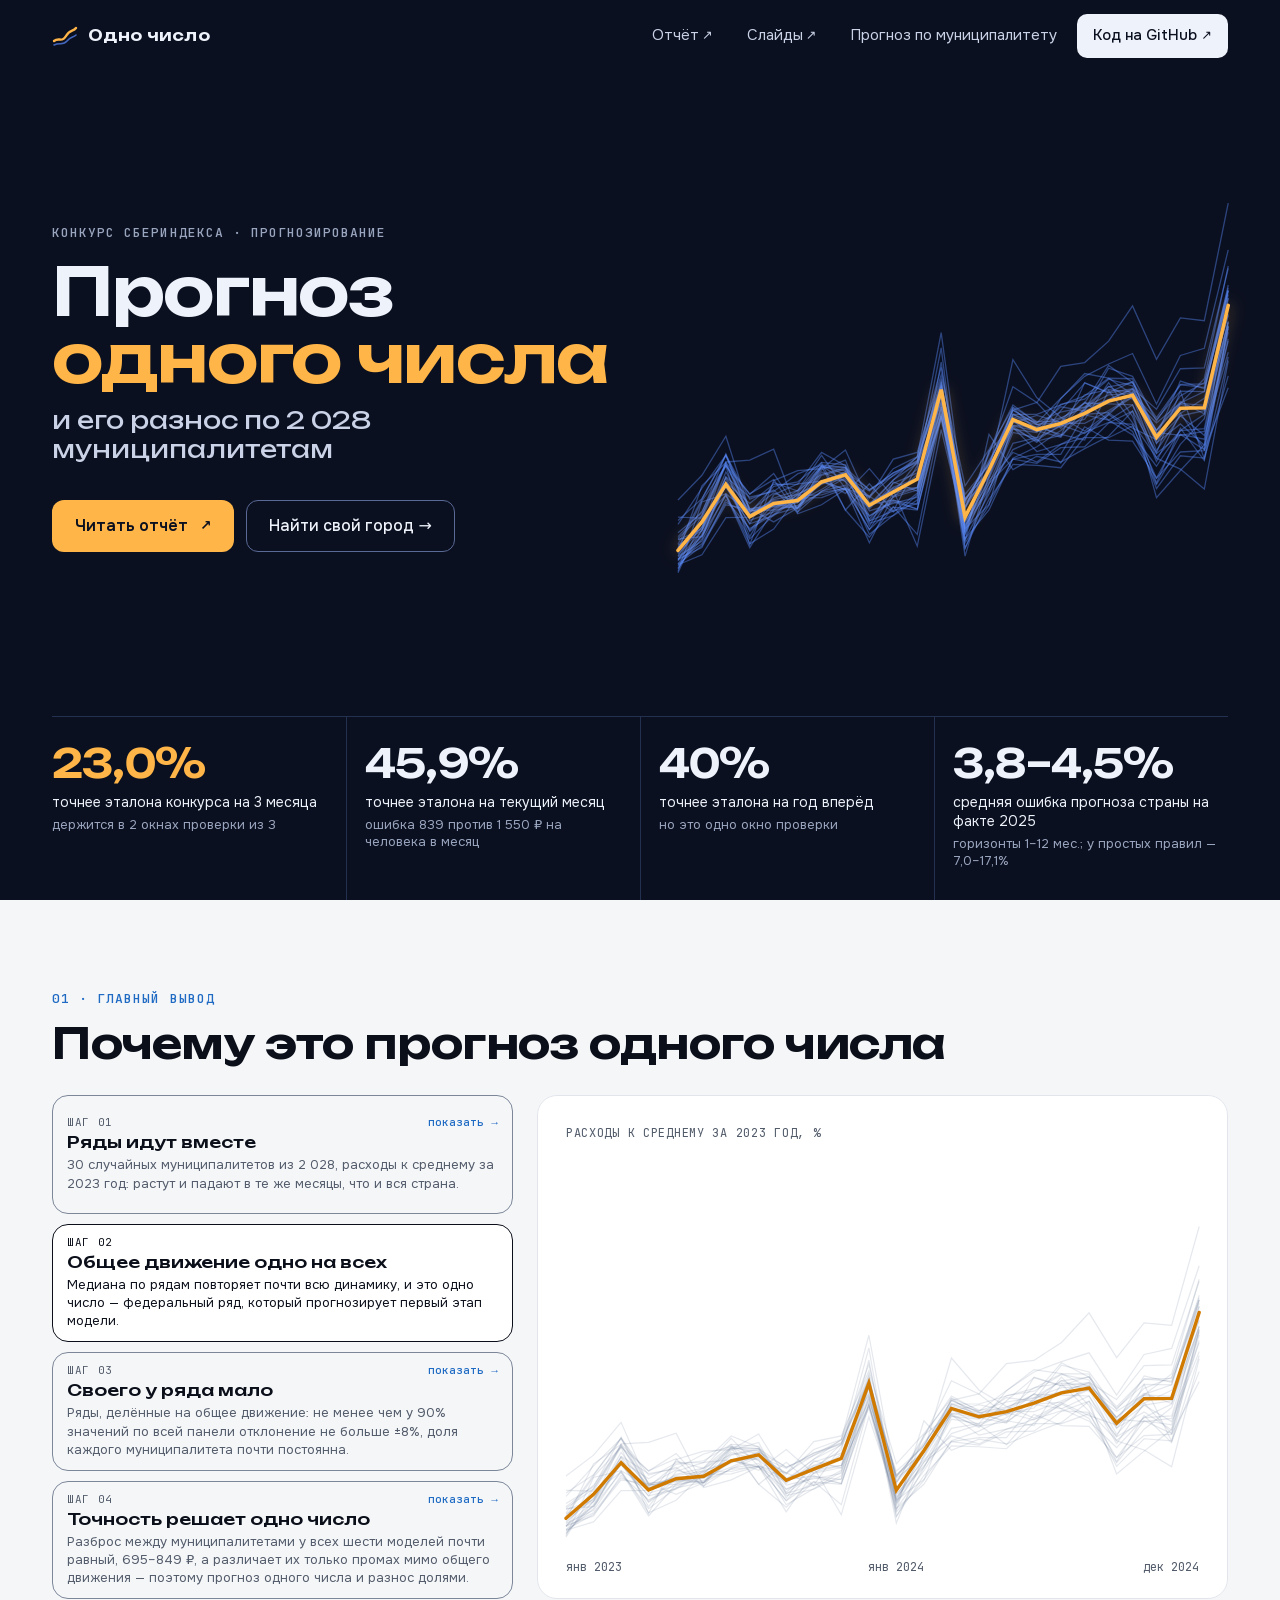
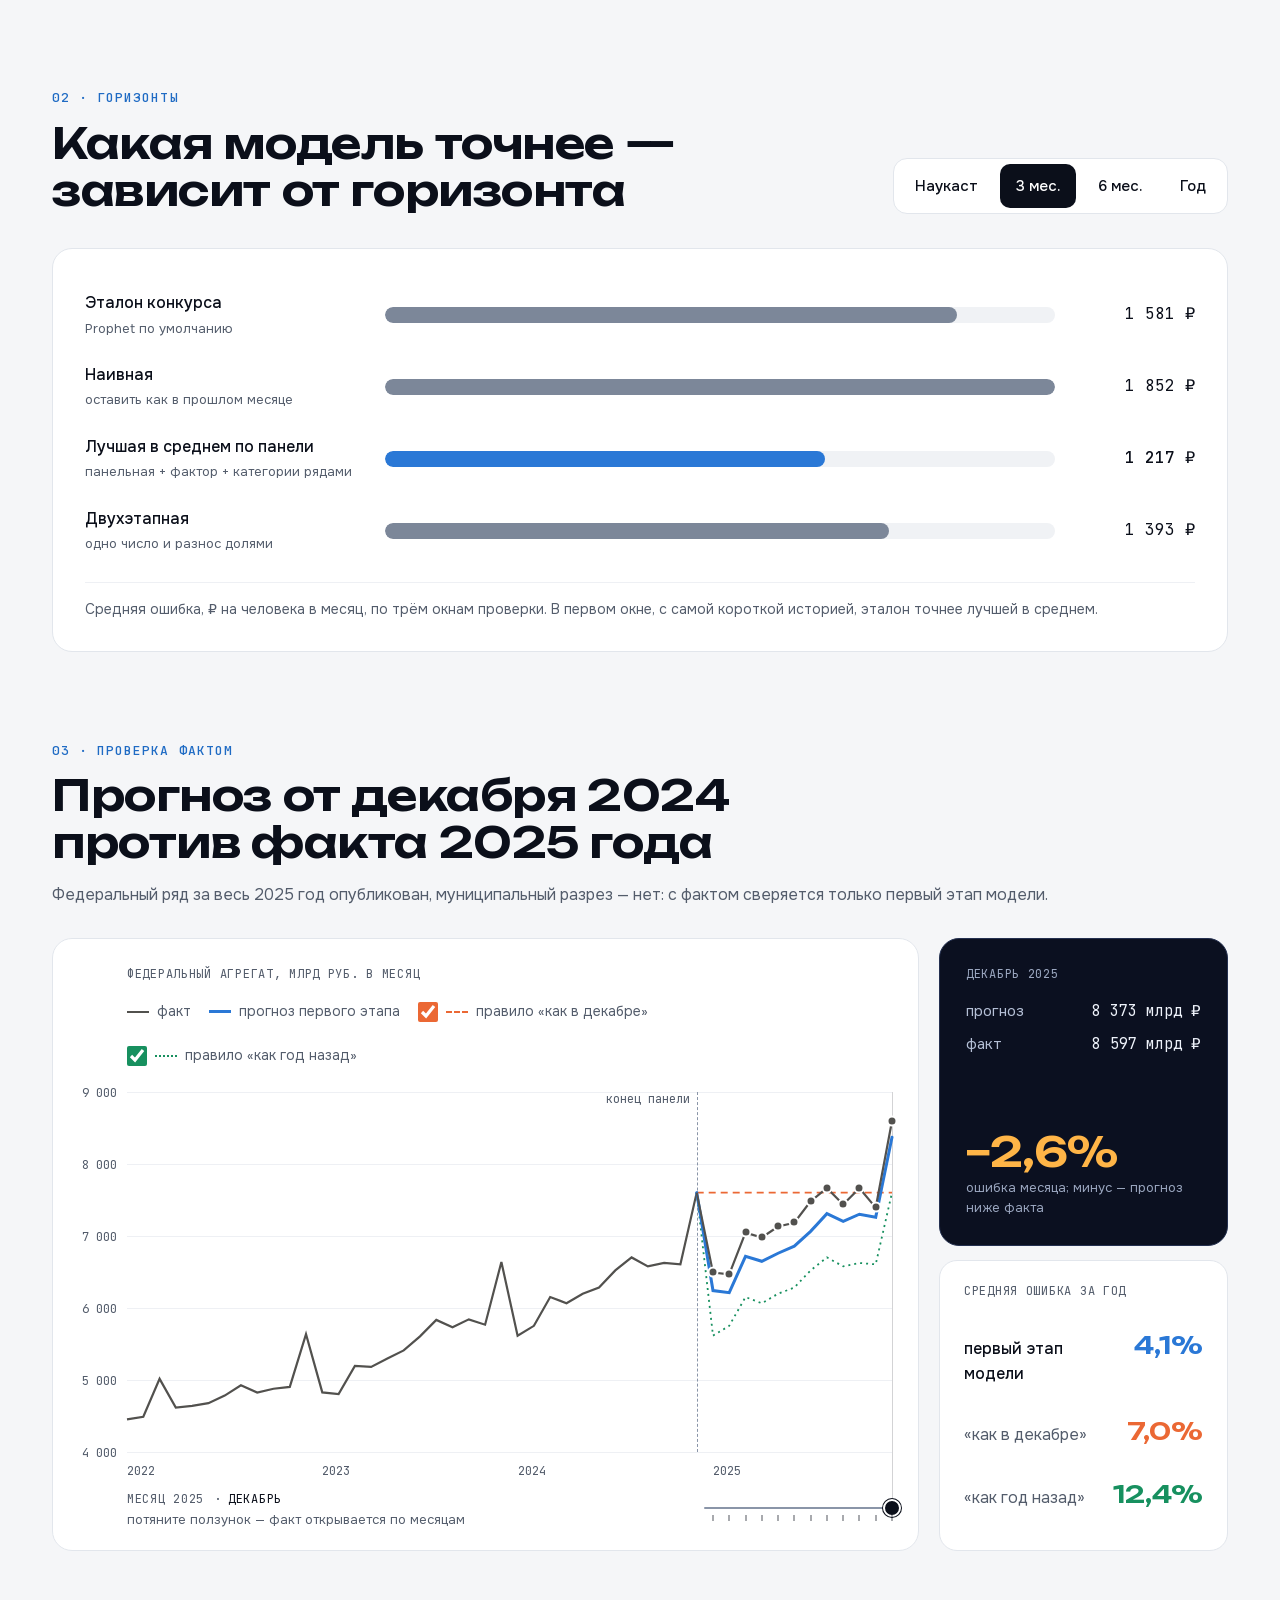
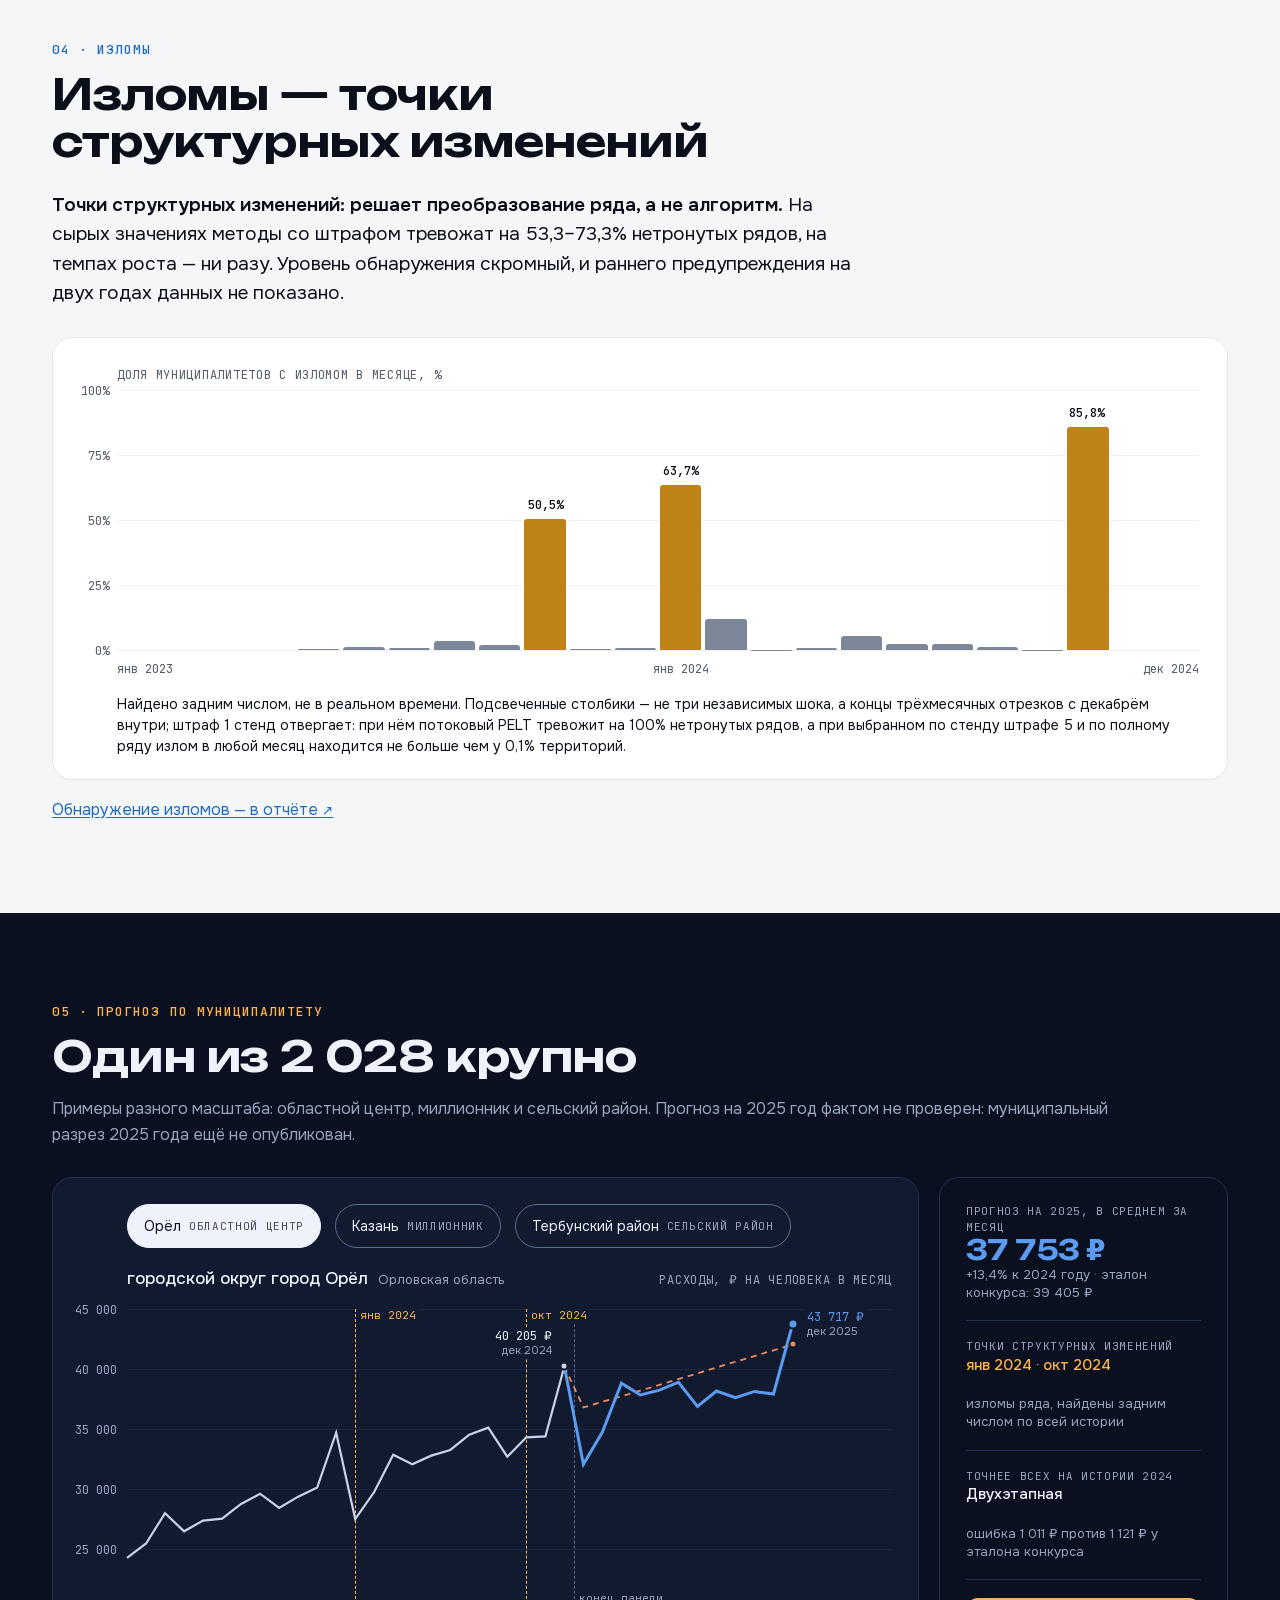
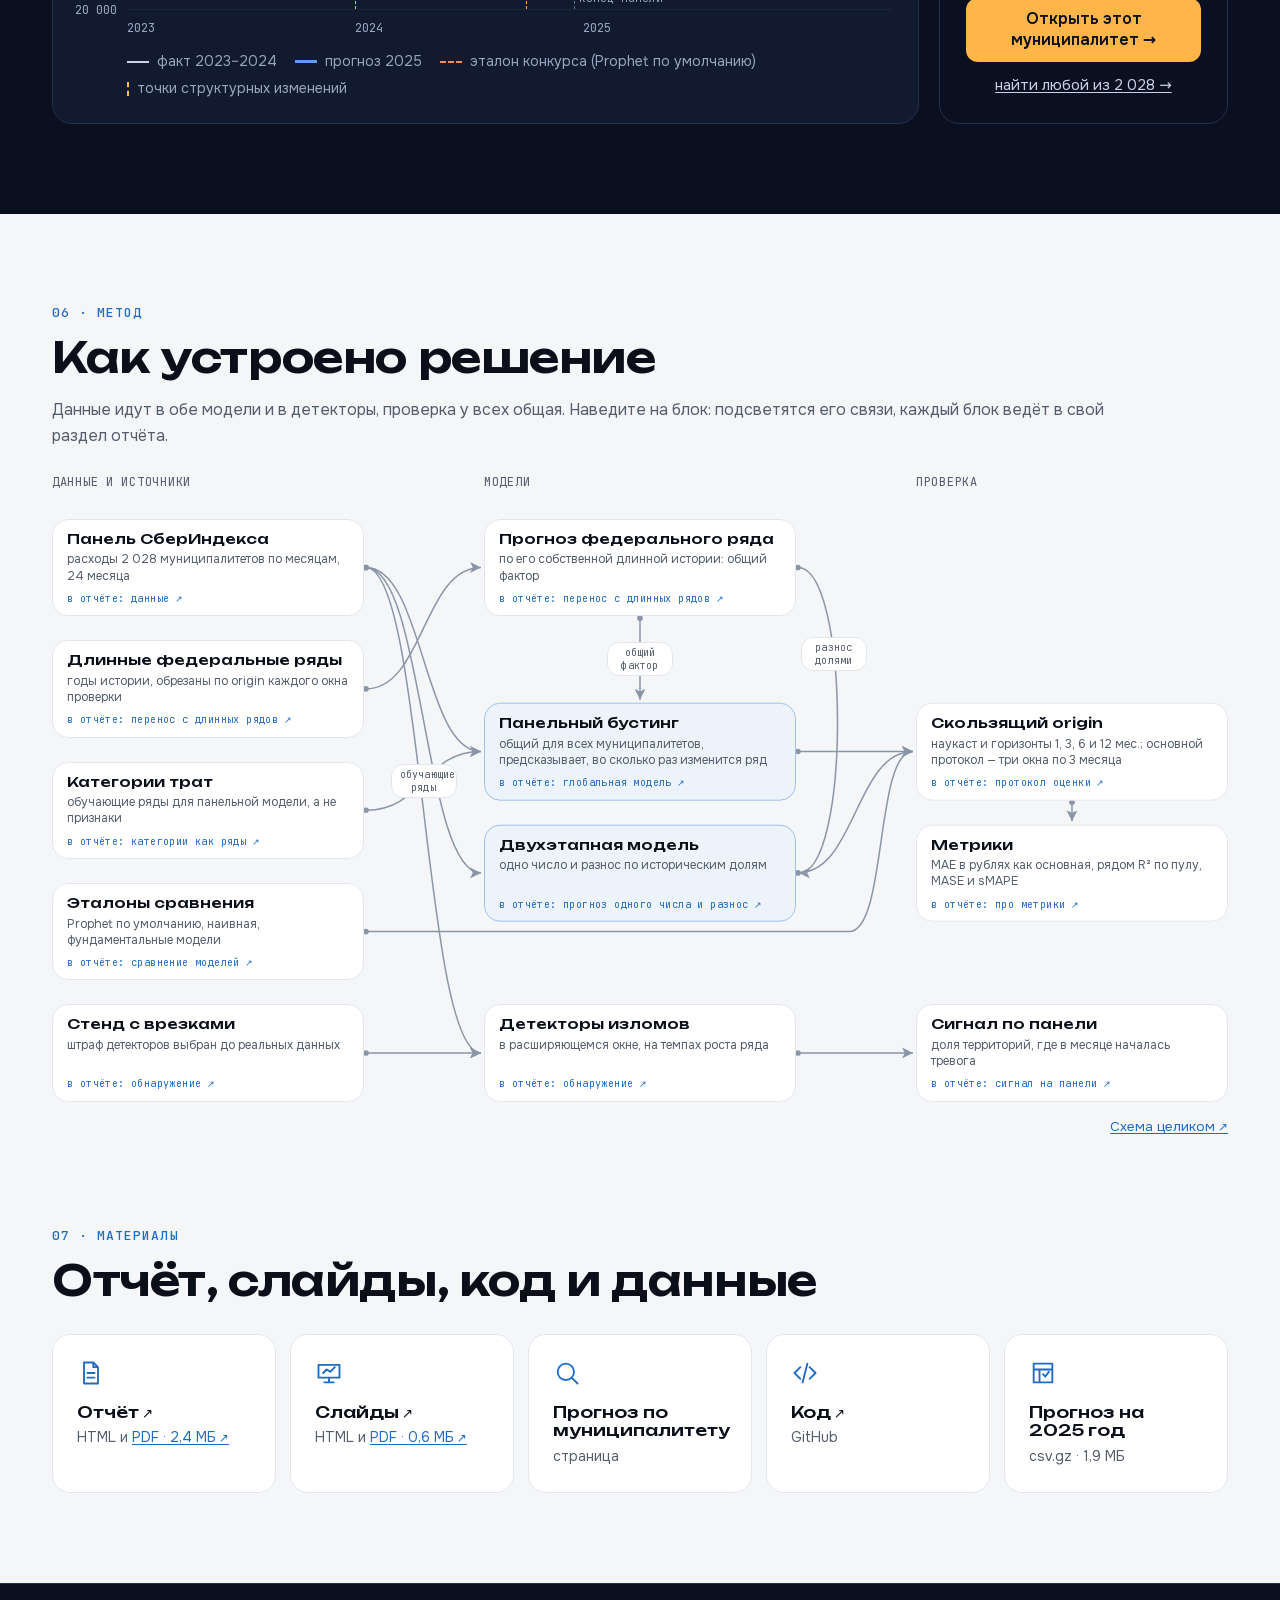
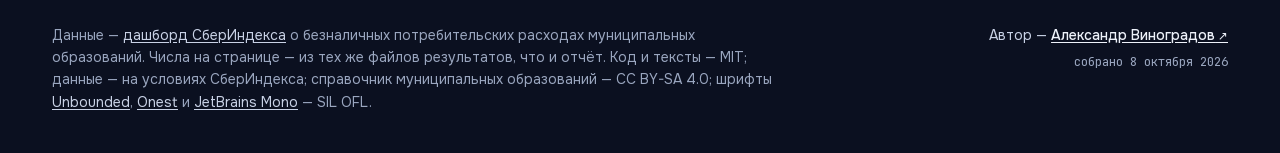
==== commit 4a6f1f46: "Главная: раздел 06 — карта решения вместо картинки; подвал — ссылка на сайт автора Раздел «Как устро" ====
--- a/index.html
+++ b/index.html
@@ -342,15 +342,91 @@
   <div class="wrap">
     <p class="eyebrow">06 · Метод</p>
     <h2 class="section-title" id="method-title">Как устроено решение</h2>
-
-    <figure class="method-figure">
-      <a href="report/method.svg" target="_blank" rel="noopener">
-        <img src="report/method.svg" width="1113" height="566" loading="lazy"
-             alt="Схема метода. Панель СберИндекса с категориями трат и прогнозом длинного федерального ряда идёт в панельный бустинг и в двухэтапную модель — прогноз федерального ряда, разнесённый долями. Обе вместе с эталоном Prophet, наивной и фундаментальными моделями проверяются на скользящем origin, от наукаста до года вперёд, по MAE, R² по пулу, MASE и sMAPE. Детекторы изломов на темпах роста, со штрафом, выбранным на стенде с врезками известной величины, дают долю территорий с сигналом.">
-        <span class="visually-hidden"> (откроется в новой вкладке)</span>
-      </a>
-      <figcaption><a href="report/method.svg" target="_blank" rel="noopener">Открыть схему крупно<span class="ext" aria-hidden="true">&nbsp;↗</span><span class="visually-hidden"> (откроется в новой вкладке)</span></a></figcaption>
-    </figure>
+    <p class="section-lead" id="method-lead">
+      Данные идут в обе модели и в детекторы, проверка у всех общая. Наведите на блок: подсветятся его связи, каждый блок ведёт в свой раздел отчёта.
+    </p>
+
+    <div class="method-map" id="method-map">
+      <svg class="method-links" id="method-links" aria-hidden="true" focusable="false">
+        <defs>
+          <marker id="method-arrow" viewBox="0 0 10 10" refX="10" refY="5" markerWidth="11" markerHeight="11" markerUnits="userSpaceOnUse" orient="auto"><path d="M0,0 L10,5 L0,10 L2.5,5 Z"/></marker>
+          <marker id="method-arrow-on" viewBox="0 0 10 10" refX="10" refY="5" markerWidth="13" markerHeight="13" markerUnits="userSpaceOnUse" orient="auto"><path d="M0,0 L10,5 L0,10 L2.5,5 Z"/></marker>
+          <marker id="method-dot" viewBox="0 0 10 10" refX="5" refY="5" markerWidth="7" markerHeight="7" markerUnits="userSpaceOnUse"><circle cx="5" cy="5" r="4"/></marker>
+          <marker id="method-dot-on" viewBox="0 0 10 10" refX="5" refY="5" markerWidth="8" markerHeight="8" markerUnits="userSpaceOnUse"><circle cx="5" cy="5" r="4"/></marker>
+        </defs>
+      </svg>
+
+      <p class="mono-label method-head" data-col="1">Данные и источники</p>
+      <p class="mono-label method-head" data-col="2">Модели</p>
+      <p class="mono-label method-head" data-col="3">Проверка</p>
+
+      <a class="method-node" id="mn-panel" data-col="1" data-row="2" href="report/report.html#данные" target="_blank" rel="noopener">
+        <span class="method-node-title">Панель СберИндекса</span>
+        <span class="method-node-text">расходы 2 028 муниципалитетов по месяцам, 24 месяца</span>
+        <span class="method-node-link">в отчёте: данные<span class="ext" aria-hidden="true">&nbsp;↗</span><span class="visually-hidden"> (откроется в новой вкладке)</span></span>
+      </a>
+      <a class="method-node" id="mn-federal" data-col="1" data-row="3" href="report/report.html#перенос-с-длинных-рядов" target="_blank" rel="noopener">
+        <span class="method-node-title">Длинные федеральные ряды</span>
+        <span class="method-node-text">годы истории, обрезаны по origin каждого окна проверки</span>
+        <span class="method-node-link">в отчёте: перенос с длинных рядов<span class="ext" aria-hidden="true">&nbsp;↗</span><span class="visually-hidden"> (откроется в новой вкладке)</span></span>
+      </a>
+      <a class="method-node" id="mn-categories" data-col="1" data-row="4" href="report/report.html#категории-как-обучающие-ряды-а-не-как-признаки" target="_blank" rel="noopener">
+        <span class="method-node-title">Категории трат</span>
+        <span class="method-node-text">обучающие ряды для панельной модели, а не признаки</span>
+        <span class="method-node-link">в отчёте: категории как ряды<span class="ext" aria-hidden="true">&nbsp;↗</span><span class="visually-hidden"> (откроется в новой вкладке)</span></span>
+      </a>
+      <a class="method-node" id="mn-baselines" data-col="1" data-row="5" href="report/report.html#сравнение-моделей-прогнозирования" target="_blank" rel="noopener">
+        <span class="method-node-title">Эталоны сравнения</span>
+        <span class="method-node-text">Prophet по умолчанию, наивная, фундаментальные модели</span>
+        <span class="method-node-link">в отчёте: сравнение моделей<span class="ext" aria-hidden="true">&nbsp;↗</span><span class="visually-hidden"> (откроется в новой вкладке)</span></span>
+      </a>
+      <a class="method-node" id="mn-bench" data-col="1" data-row="6" href="report/report.html#sec-cp" target="_blank" rel="noopener">
+        <span class="method-node-title">Стенд с врезками</span>
+        <span class="method-node-text">штраф детекторов выбран до реальных данных</span>
+        <span class="method-node-link">в отчёте: обнаружение<span class="ext" aria-hidden="true">&nbsp;↗</span><span class="visually-hidden"> (откроется в новой вкладке)</span></span>
+      </a>
+
+      <a class="method-node" id="mn-agg" data-col="2" data-row="2" href="report/report.html#перенос-с-длинных-рядов" target="_blank" rel="noopener">
+        <span class="method-node-title">Прогноз федерального ряда</span>
+        <span class="method-node-text">по его собственной длинной истории: общий фактор</span>
+        <span class="method-node-link">в отчёте: перенос с длинных рядов<span class="ext" aria-hidden="true">&nbsp;↗</span><span class="visually-hidden"> (откроется в новой вкладке)</span></span>
+      </a>
+      <a class="method-node method-node-hero method-node-drop" id="mn-gbm" data-col="2" data-row="3" href="report/report.html#глобальная-модель" target="_blank" rel="noopener">
+        <span class="method-node-title">Панельный бустинг</span>
+        <span class="method-node-text">общий для всех муниципалитетов, предсказывает, во сколько раз изменится ряд</span>
+        <span class="method-node-link">в отчёте: глобальная модель<span class="ext" aria-hidden="true">&nbsp;↗</span><span class="visually-hidden"> (откроется в новой вкладке)</span></span>
+      </a>
+      <a class="method-node method-node-hero method-node-drop" id="mn-two" data-col="2" data-row="4" href="report/report.html#конструктивная-проверка-прогноз-одного-числа-и-разнос" target="_blank" rel="noopener">
+        <span class="method-node-title">Двухэтапная модель</span>
+        <span class="method-node-text">одно число и разнос по историческим долям</span>
+        <span class="method-node-link">в отчёте: прогноз одного числа и разнос<span class="ext" aria-hidden="true">&nbsp;↗</span><span class="visually-hidden"> (откроется в новой вкладке)</span></span>
+      </a>
+      <a class="method-node" id="mn-cp" data-col="2" data-row="6" href="report/report.html#sec-cp" target="_blank" rel="noopener">
+        <span class="method-node-title">Детекторы изломов</span>
+        <span class="method-node-text">в расширяющемся окне, на темпах роста ряда</span>
+        <span class="method-node-link">в отчёте: обнаружение<span class="ext" aria-hidden="true">&nbsp;↗</span><span class="visually-hidden"> (откроется в новой вкладке)</span></span>
+      </a>
+
+      <a class="method-node method-node-drop" id="mn-origin" data-col="3" data-row="3" href="report/report.html#протокол-оценки" target="_blank" rel="noopener">
+        <span class="method-node-title">Скользящий origin</span>
+        <span class="method-node-text">наукаст и горизонты 1, 3, 6 и 12 мес.; основной протокол — три окна по 3 месяца</span>
+        <span class="method-node-link">в отчёте: протокол оценки<span class="ext" aria-hidden="true">&nbsp;↗</span><span class="visually-hidden"> (откроется в новой вкладке)</span></span>
+      </a>
+      <a class="method-node method-node-drop" id="mn-metrics" data-col="3" data-row="4" href="report/report.html#про-метрики" target="_blank" rel="noopener">
+        <span class="method-node-title">Метрики</span>
+        <span class="method-node-text">MAE в рублях как основная, рядом R² по пулу, MASE и sMAPE</span>
+        <span class="method-node-link">в отчёте: про метрики<span class="ext" aria-hidden="true">&nbsp;↗</span><span class="visually-hidden"> (откроется в новой вкладке)</span></span>
+      </a>
+      <a class="method-node" id="mn-signal" data-col="3" data-row="6" href="report/report.html#sec-cp-real" target="_blank" rel="noopener">
+        <span class="method-node-title">Сигнал по панели</span>
+        <span class="method-node-text">доля территорий, где в месяце началась тревога</span>
+        <span class="method-node-link">в отчёте: сигнал на панели<span class="ext" aria-hidden="true">&nbsp;↗</span><span class="visually-hidden"> (откроется в новой вкладке)</span></span>
+      </a>
+    </div>
+
+    <p class="method-more">
+      <a href="report/method.svg" target="_blank" rel="noopener">Схема целиком<span class="ext" aria-hidden="true">&nbsp;↗</span><span class="visually-hidden"> (откроется в новой вкладке)</span></a>
+    </p>
   </div>
 </section>
 
@@ -411,7 +487,10 @@
       <a href="site/fonts/unbounded-OFL.txt">Unbounded</a>, <a href="site/fonts/onest-OFL.txt">Onest</a>
       и <a href="site/fonts/jetbrains-mono-OFL.txt">JetBrains Mono</a> — SIL OFL.
     </p>
-    <p class="built">собрано 8 октября 2026</p>
+    <div class="site-footer-meta">
+      <p class="author">Автор — <a href="https://avinogradov.pro" target="_blank" rel="noopener">Александр Виноградов<span class="ext" aria-hidden="true">&nbsp;↗</span><span class="visually-hidden"> (откроется в новой вкладке)</span></a></p>
+      <p class="built">собрано 8 октября 2026</p>
+    </div>
   </div>
 </footer>
 
--- a/site/site.css
+++ b/site/site.css
@@ -733,6 +733,25 @@
   color: var(--night-ink);
 }
 
+/* Правая колонка подвала: автор со ссылкой на его сайт и дата сборки, выровнены по правому краю. */
+.site-footer-meta {
+  display: flex;
+  flex-direction: column;
+  flex: 0 0 auto;
+  gap: 6px;
+  align-items: flex-end;
+  text-align: right;
+}
+
+.site-footer .author {
+  color: var(--night-ink-2);
+}
+
+.site-footer .author a {
+  color: var(--night-ink);
+  font-weight: 500;
+}
+
 .site-footer .built {
   font-family: var(--font-mono);
   font-size: 0.78rem;
@@ -741,6 +760,11 @@
 @media (max-width: 639px) {
   .site-footer {
     margin-top: 56px;
+  }
+
+  .site-footer-meta {
+    align-items: flex-start;
+    text-align: left;
   }
 
   .site-footer-inner {
--- a/site/landing.css
+++ b/site/landing.css
@@ -1950,35 +1950,206 @@
 
 /* -- 06 · метод -------------------------------------------------------------------- */
 
-.method-figure {
-  margin: 30px 0 0;
-  padding: 28px;
-  background: var(--surface-card);
+/* Карта решения: три колонки блоков, связи между ними рисует скрипт по положению блоков
+   (svg поверх сетки); блоки лежат над линиями, подписи связей — над всем. */
+.method-map {
+  position: relative;
+  display: grid;
+  grid-template-columns: repeat(3, minmax(0, 1fr));
+  gap: 24px 120px; /* широкие промежутки — для линий связей и капсул-подписей на них, блоки компактные */
+  margin-top: 26px;
+}
+
+.method-head {
+  grid-row: 1;
+  margin: 0 0 4px;
+}
+
+.method-head[data-col="1"] { grid-column: 1; }
+.method-head[data-col="2"] { grid-column: 2; }
+.method-head[data-col="3"] { grid-column: 3; }
+
+.method-node[data-col="1"] { grid-column: 1; }
+.method-node[data-col="2"] { grid-column: 2; }
+.method-node[data-col="3"] { grid-column: 3; }
+.method-node[data-row="2"] { grid-row: 2; }
+.method-node[data-row="3"] { grid-row: 3; }
+.method-node[data-row="4"] { grid-row: 4; }
+.method-node[data-row="5"] { grid-row: 5; }
+.method-node[data-row="6"] { grid-row: 6; }
+
+.method-node {
+  position: relative;
+  z-index: 1;
+  display: flex;
+  flex-direction: column;
+  gap: 4px;
+  min-width: 0;
+  padding: 10px 14px 9px;
+  background: var(--surface);
+  border: 1.5px solid var(--rule);
+  border-radius: 16px;
+  color: var(--ink);
+  text-decoration: none;
+  transition: border-color 0.2s, transform 0.15s ease, box-shadow 0.2s;
+}
+
+.method-node:hover, .method-node:focus-visible {
+  border-color: var(--ink);
+  box-shadow: 0 6px 18px rgba(11, 16, 32, 0.08);
+  transform: translateY(-1px);
+}
+
+.method-node.is-near {
+  border-color: var(--chart-forecast);
+}
+
+/* Две главные модели — с подложкой цвета прогноза. */
+.method-node-hero {
+  background: color-mix(in srgb, var(--chart-forecast) 9%, var(--surface));
+  border-color: color-mix(in srgb, var(--chart-forecast) 45%, var(--surface));
+}
+
+.method-node-title {
+  font-family: var(--font-display);
+  font-size: 0.875rem;
+  font-weight: 500;
+  line-height: 1.25;
+}
+
+.method-node-text {
+  color: var(--ink-soft);
+  font-size: 0.75rem;
+  line-height: 1.35;
+}
+
+.method-node-link {
+  margin-top: auto;
+  padding-top: 3px;
+  color: var(--accent);
+  font-family: var(--font-mono);
+  font-size: 0.625rem;
+  letter-spacing: 0.04em;
+}
+
+.method-links {
+  position: absolute;
+  inset: 0;
+  z-index: 0;
+  width: 100%;
+  height: 100%;
+  overflow: visible;
+  pointer-events: none;
+}
+
+/* Блоки моделей и проверки опущены так, что двухэтапная модель стоит прямо над связью «эталоны → origin»,
+   а между прогнозом федерального ряда и бустингом есть место под ярлык «общий фактор». Величину сдвига
+   считает скрипт от положения этой связи (--method-drop), на узком экране сдвига нет. */
+.method-map {
+  --method-drop: 0px;
+}
+
+.method-node-drop {
+  transform: translateY(var(--method-drop));
+}
+
+.method-node-drop:hover, .method-node-drop:focus-visible {
+  transform: translateY(calc(var(--method-drop) - 1px));
+}
+
+.method-link {
+  fill: none;
+  stroke: var(--chart-mark);
+  stroke-width: 1.5;
+  transition: stroke 0.25s, stroke-width 0.25s, opacity 0.25s;
+}
+
+.method-link.is-on {
+  stroke: var(--chart-forecast);
+  stroke-width: 2.2;
+}
+
+.method-link.is-off {
+  opacity: 0.35;
+}
+
+/* Наконечник — закрашенный треугольник фиксированного размера, точка начала — кружок; у подсвеченной
+   связи оба цветом прогноза. */
+#method-arrow path, #method-dot circle {
+  fill: var(--chart-mark);
+}
+
+#method-arrow-on path, #method-dot-on circle {
+  fill: var(--chart-forecast);
+}
+
+/* Подпись связи — островок посреди своей линии, в две строки, линия проходит под ним; при подсветке связи
+   подсвечивается вместе с линией, при подсветке чужой — гаснет. */
+.method-link-label {
+  position: absolute;
+  z-index: 2;
+  max-width: 66px;
+  padding: 3px 8px;
+  background: var(--surface);
   border: 1px solid var(--rule);
-  border-radius: 20px;
-}
-
-.method-figure img {
-  display: block;
-  width: 100%;
-  height: auto;
-}
-
-.method-figure figcaption {
-  margin-top: 12px;
-  color: #535c6b;
+  border-radius: 12px;
+  color: var(--ink-soft);
+  font-family: var(--font-mono);
+  font-size: 0.625rem;
+  letter-spacing: 0.02em;
+  line-height: 1.3;
+  text-align: center;
+  pointer-events: none;
+  transform: translate(-50%, -50%);
+  transition: color 0.25s, border-color 0.25s, background-color 0.25s, opacity 0.25s;
+}
+
+.method-link-label.is-off {
+  opacity: 0.35;
+}
+
+.method-link-label.is-on {
+  background: color-mix(in srgb, var(--chart-forecast) 9%, var(--surface));
+  border-color: var(--chart-forecast);
+  color: var(--chart-forecast);
+}
+
+.method-more {
+  margin: 14px 0 0;
   font-size: 0.85rem;
   text-align: right;
 }
 
-/* Ссылка подписи читается и на светлой подложке, и на смягчённой тёмной темы (#e3e6ec): 4,5:1 и выше. */
-.method-figure figcaption a {
-  color: #174f93;
-}
-
-@media (max-width: 639px) {
-  .method-figure {
-    padding: 14px;
+/* На узком экране колонки идут одна под другой в порядке чтения, связей и их подписей нет. */
+@media (max-width: 959px) {
+  .method-map {
+    grid-template-columns: minmax(0, 1fr);
+    gap: 10px;
+  }
+
+  .method-head[data-col], .method-node[data-col] {
+    grid-column: auto;
+    grid-row: auto;
+  }
+
+  /* Заголовок колонки — перед её блоками, а не все три подряд: порядок задаёт order. */
+  .method-head[data-col="1"] { order: 10; }
+  .method-node[data-col="1"] { order: 11; }
+  .method-head[data-col="2"] { order: 20; }
+  .method-node[data-col="2"] { order: 21; }
+  .method-head[data-col="3"] { order: 30; }
+  .method-node[data-col="3"] { order: 31; }
+
+  .method-head {
+    margin-top: 14px;
+  }
+
+  .method-head[data-col="1"] {
+    margin-top: 0;
+  }
+
+  .method-links, .method-link-label {
+    display: none;
   }
 }
 
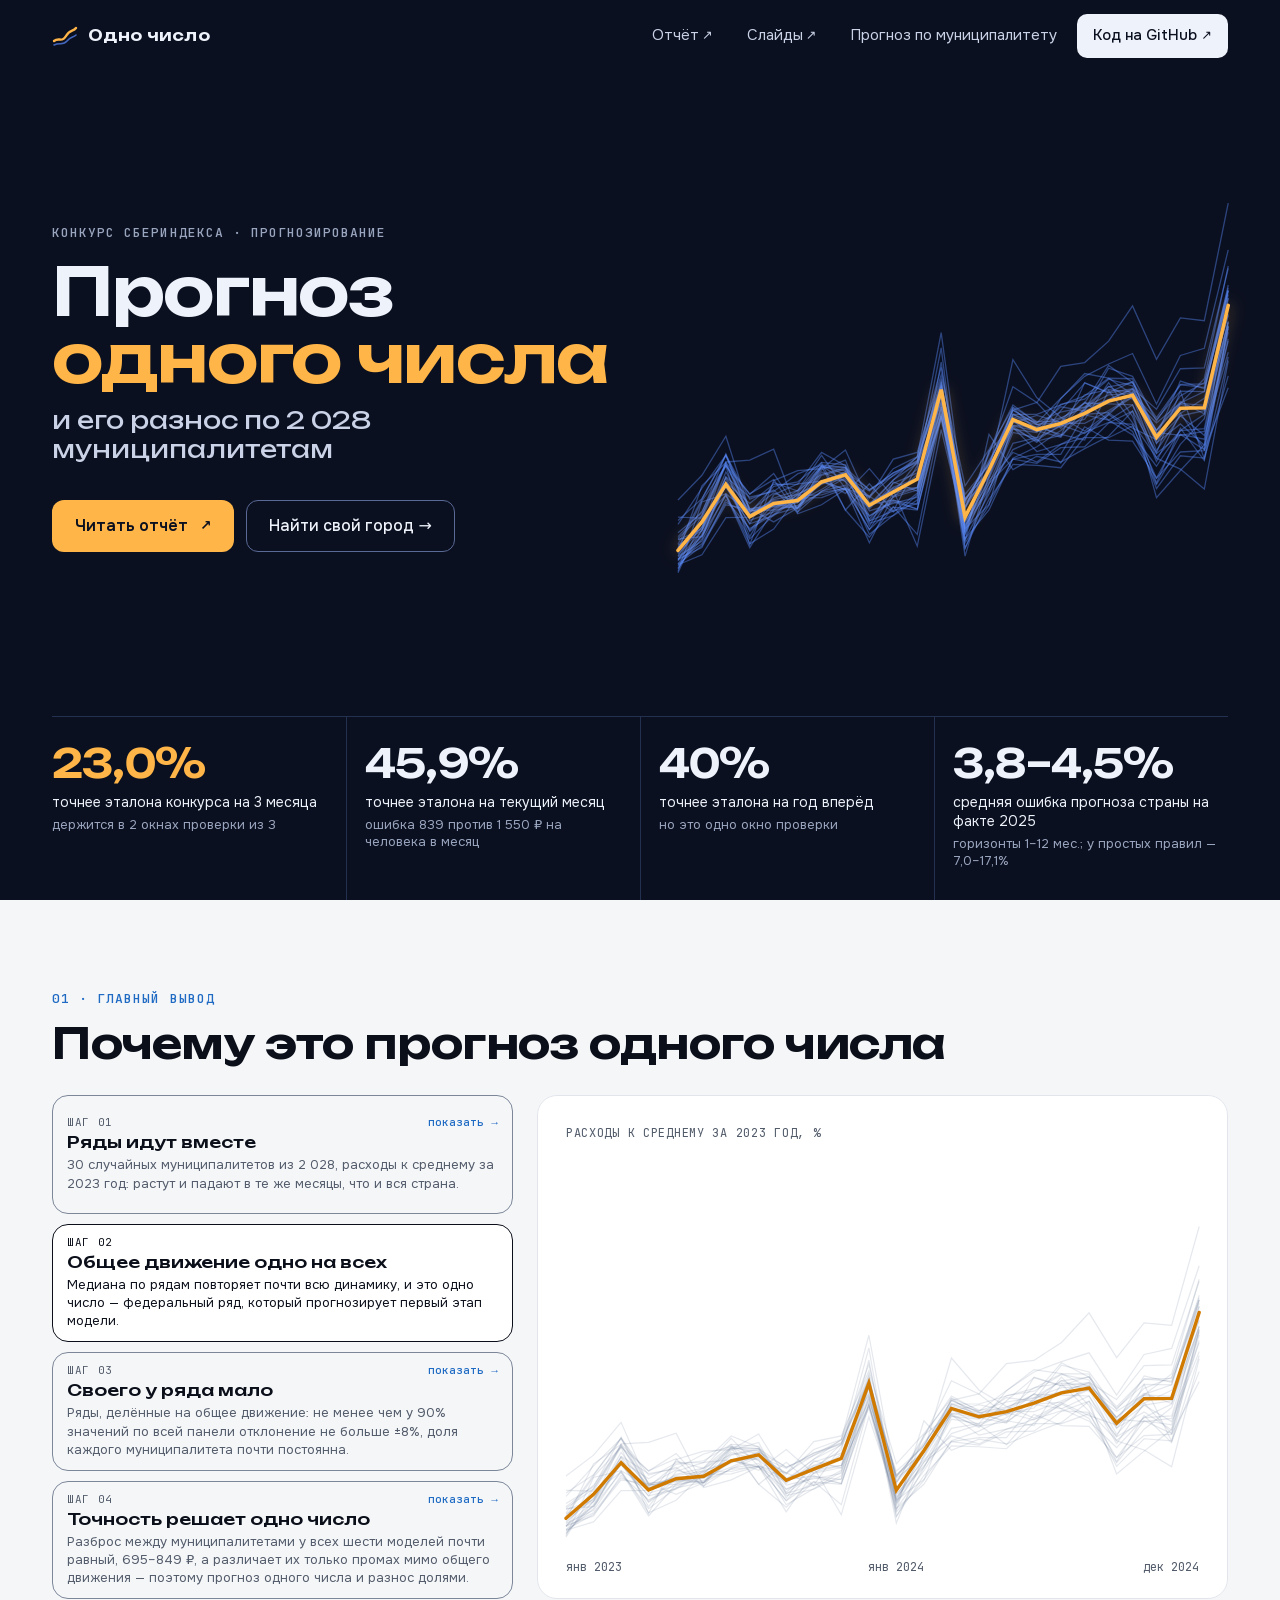
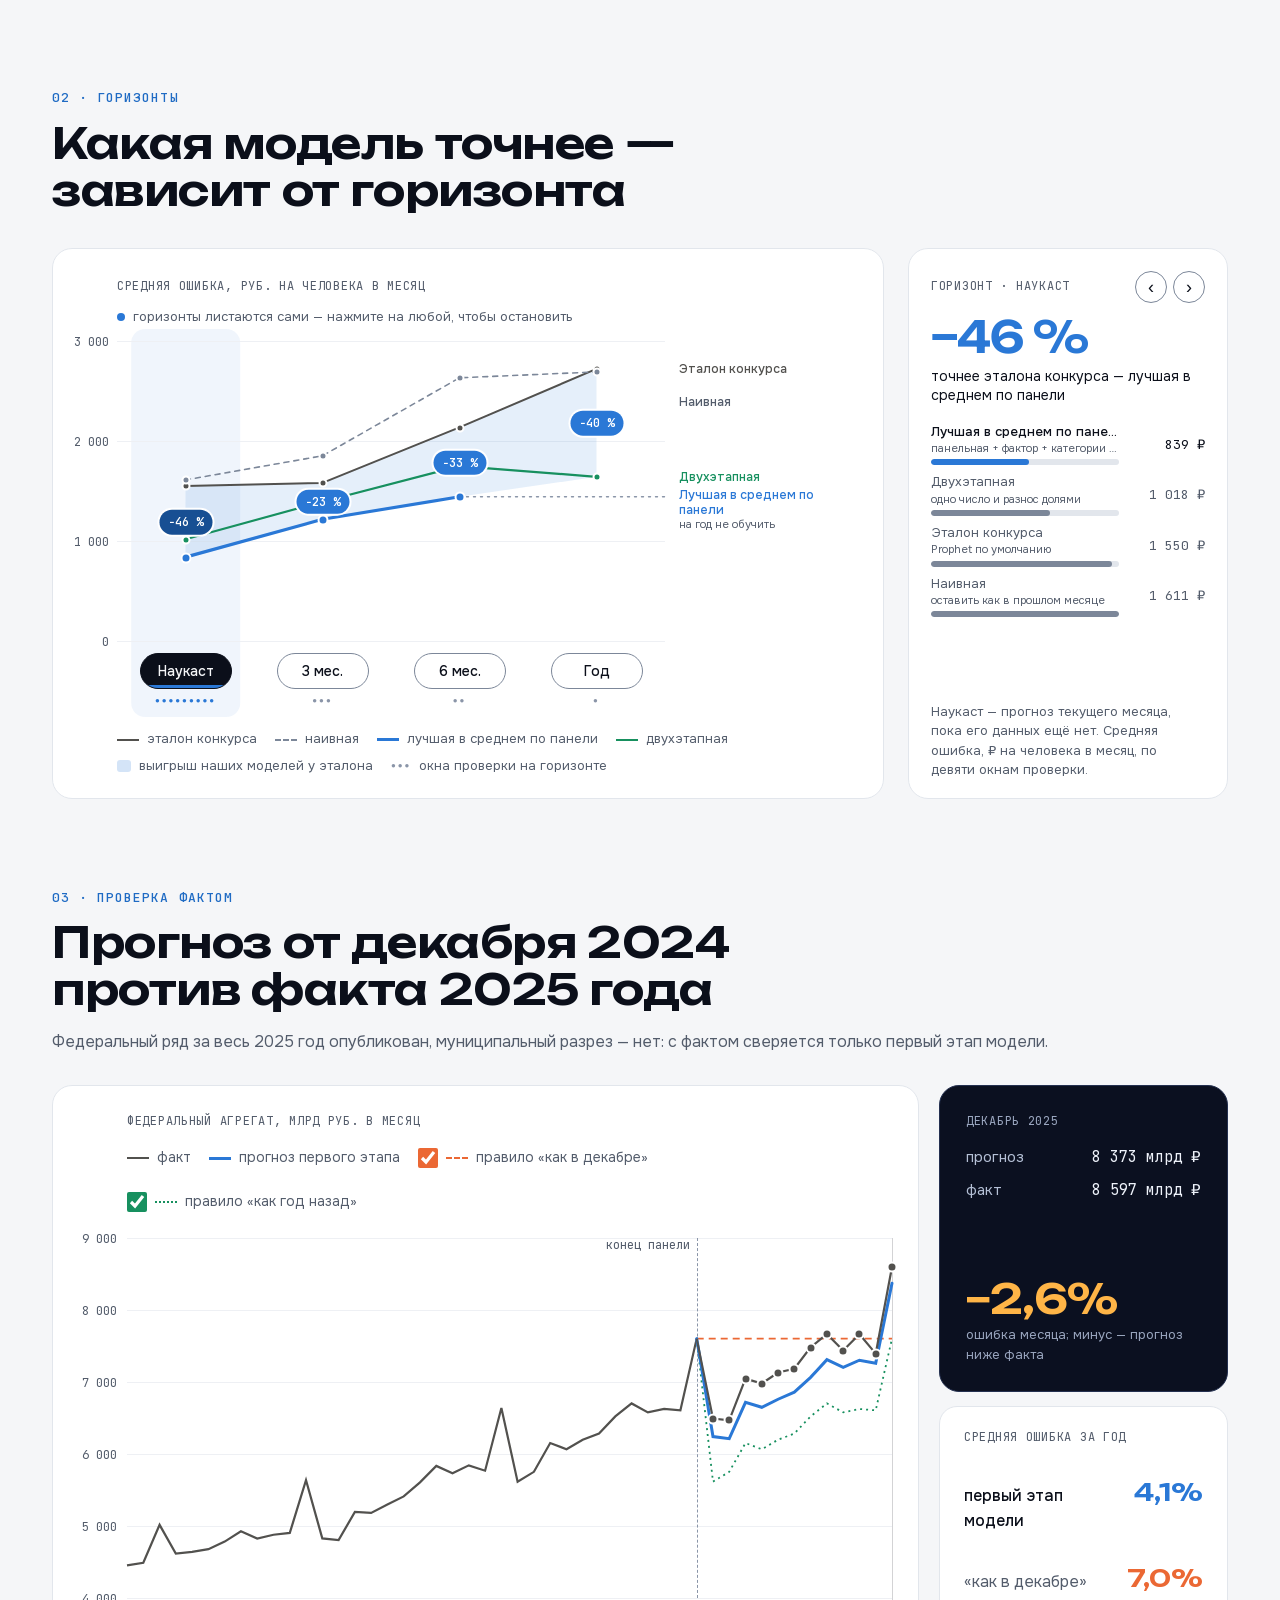
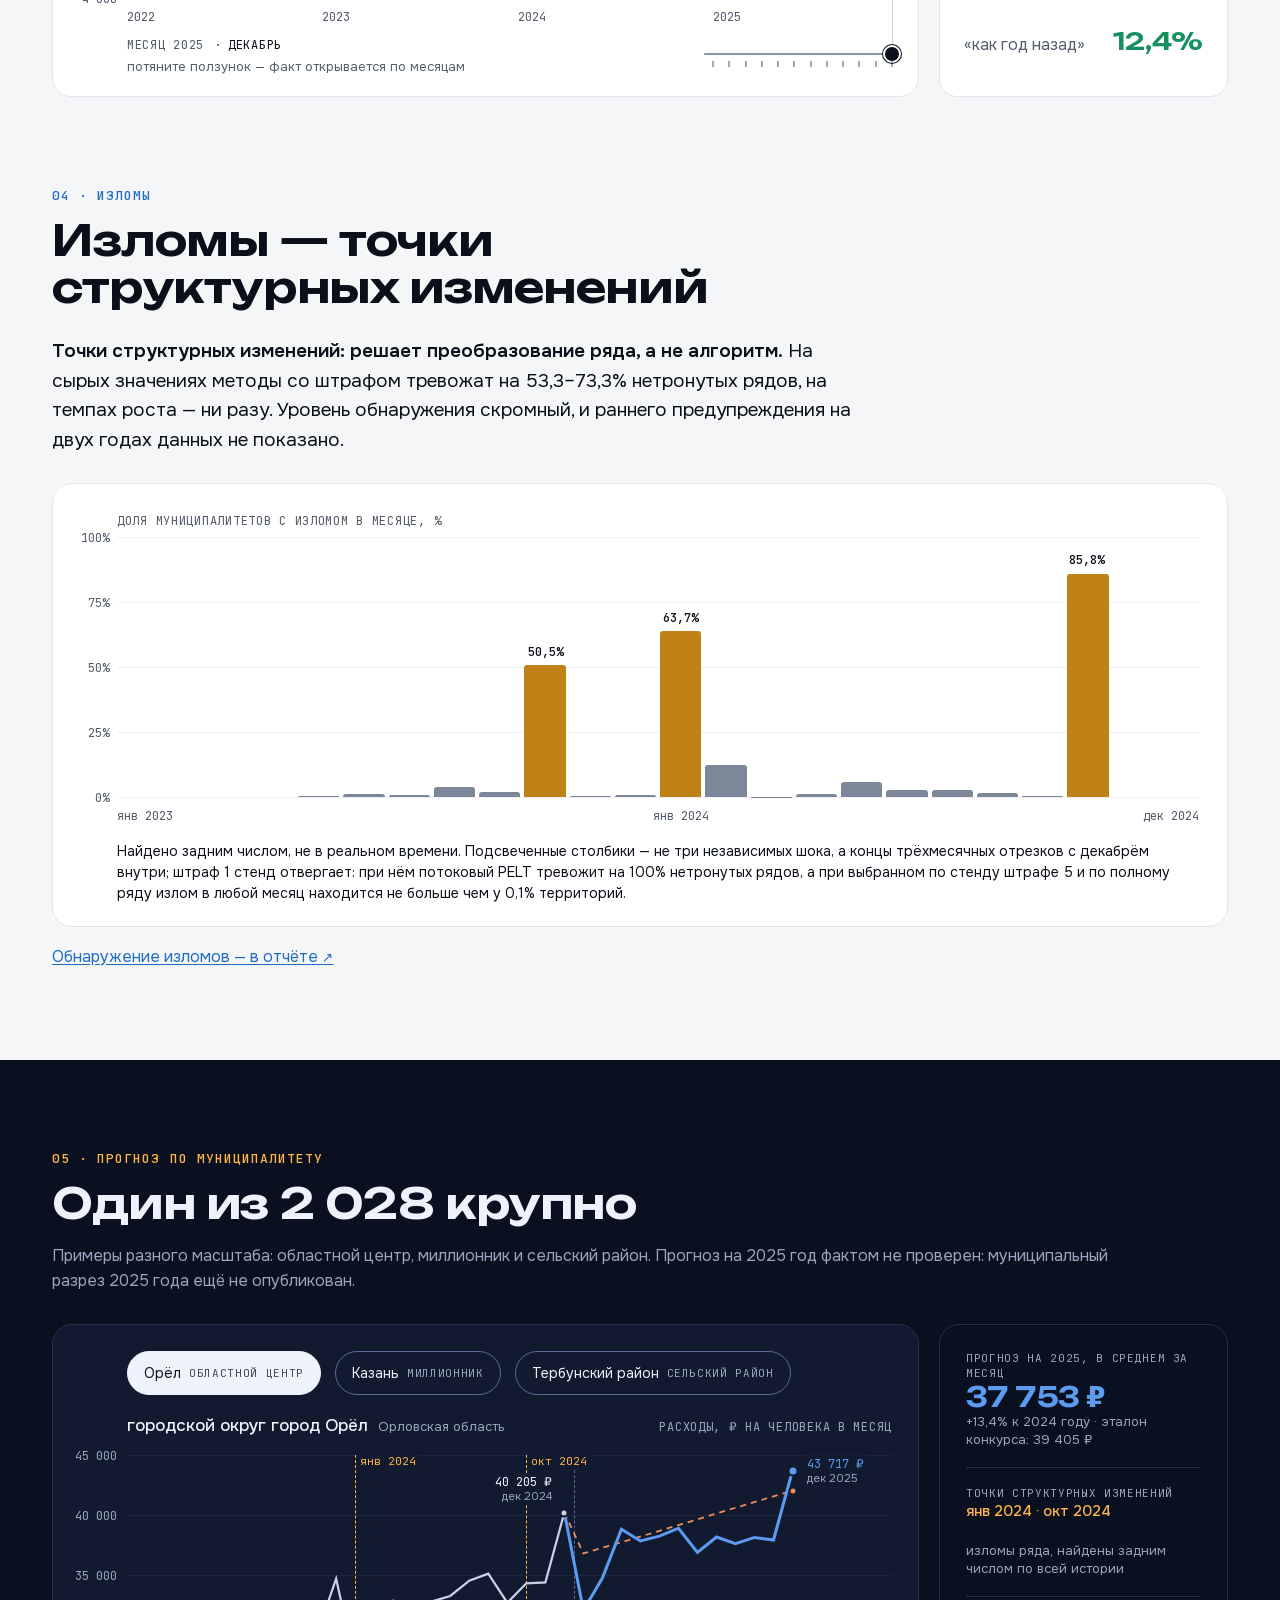
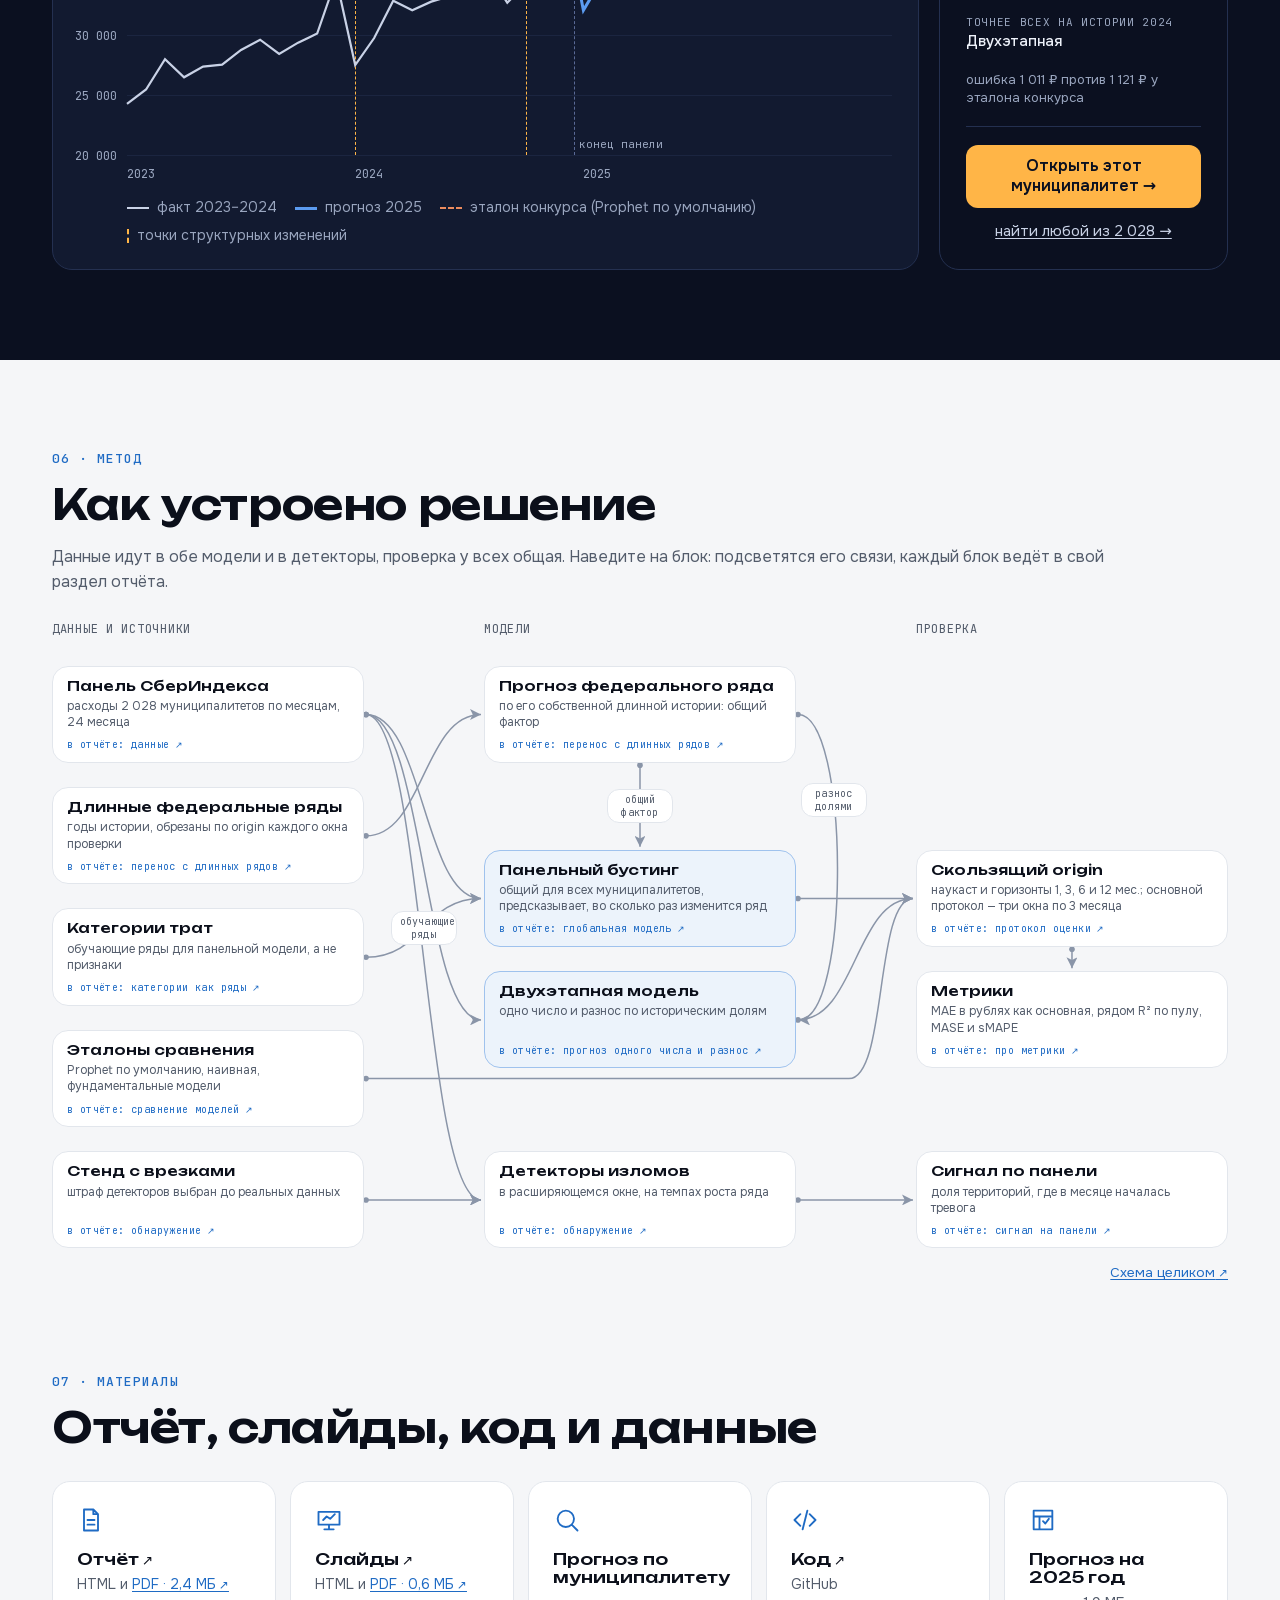
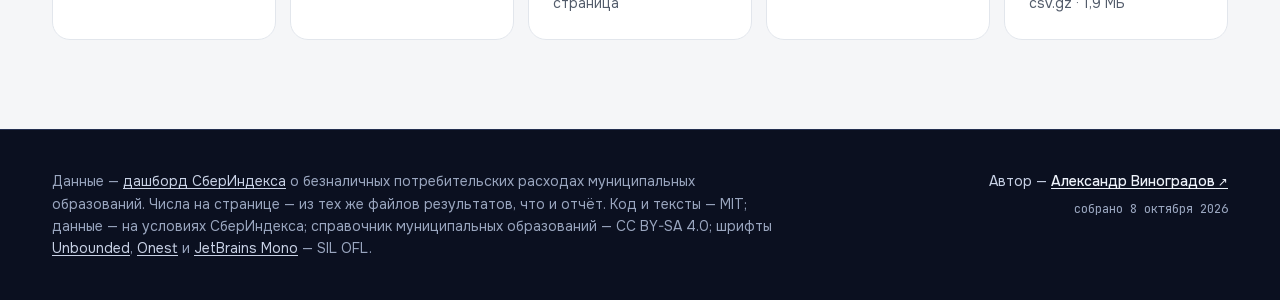
==== commit 5e475a8f: "Главная: раздел «Горизонты» — все горизонты на одном графике, показ по кругу Вместо полос одного гор" ====
--- a/index.html
+++ b/index.html
@@ -161,17 +161,43 @@
 
 <section class="section" id="horizons" aria-labelledby="horizons-title">
   <div class="wrap">
-    <div class="section-bar">
-      <div>
-        <p class="eyebrow">02 · Горизонты</p>
-        <h2 class="section-title" id="horizons-title">Какая модель точнее — зависит от горизонта</h2>
-      </div>
-      <div class="segmented" id="h-seg" role="group" aria-label="Горизонт прогноза"></div>
-    </div>
-
-    <div class="bars-card">
-      <ol class="bars" id="h-bars" aria-label="Средняя абсолютная ошибка моделей на выбранном горизонте, рублей на человека в месяц"></ol>
-      <p class="bars-note" id="h-note" aria-live="polite"></p>
+    <p class="eyebrow">02 · Горизонты</p>
+    <h2 class="section-title" id="horizons-title">Какая модель точнее — зависит от горизонта</h2>
+
+    <div class="hz">
+      <div class="plot-card hz-card">
+        <div class="hz-top">
+          <p class="chart-unit" id="hz-unit"></p>
+          <p class="hz-hint" id="hz-hint"><span class="hz-hint-dot" aria-hidden="true"></span><span id="hz-hint-text"></span></p>
+        </div>
+        <div class="plot hz-plot" id="hz-plot" role="img" aria-label="Средняя ошибка моделей на каждом горизонте прогноза и выигрыш у эталона конкурса">
+          <div class="hz-band" id="hz-band"></div>
+          <div class="ticks" id="hz-ticks"></div>
+          <svg class="plot-svg" viewBox="0 0 1000 1000" preserveAspectRatio="none" focusable="false">
+            <path class="hz-gain-band" id="hz-gain-band"/>
+            <g id="hz-lines"></g>
+          </svg>
+          <div class="hz-marks" id="hz-marks"></div>
+          <div class="hz-labels" id="hz-labels"></div>
+          <div class="hz-cols" id="hz-cols" aria-hidden="true"></div>
+        </div>
+        <div class="hz-axis" id="hz-axis" role="group" aria-label="Горизонт прогноза"></div>
+        <ul class="legend hz-legend" id="hz-legend" aria-label="Обозначения графика"></ul>
+      </div>
+
+      <div class="hz-side">
+        <div class="hz-side-head">
+          <p class="mono-label">Горизонт · <span id="hz-sel"></span></p>
+          <span class="hz-nav">
+            <button type="button" class="hz-nav-btn" id="hz-prev" aria-label="Предыдущий горизонт">‹</button>
+            <button type="button" class="hz-nav-btn" id="hz-next" aria-label="Следующий горизонт">›</button>
+          </span>
+        </div>
+        <p class="hz-gain" id="hz-gain"></p>
+        <p class="hz-gain-sub" id="hz-gain-sub"></p>
+        <ol class="hz-rows" id="hz-rows" aria-label="Средняя ошибка моделей на выбранном горизонте, рублей на человека в месяц"></ol>
+        <p class="hz-note" id="h-note" aria-live="polite"></p>
+      </div>
     </div>
   </div>
 </section>
@@ -494,7 +520,7 @@
   </div>
 </footer>
 
-<script type="application/json" id="landing-data">{"story":{"months":["2023-01","2023-02","2023-03","2023-04","2023-05","2023-06","2023-07","2023-08","2023-09","2023-10","2023-11","2023-12","2024-01","2024-02","2024-03","2024-04","2024-05","2024-06","2024-07","2024-08","2024-09","2024-10","2024-11","2024-12"],"base_months":12,"ids":["Советский муниципальный район #3","Салаватский муниципальный район","городской округ Гайский","городской округ Арамильский","Караидельский муниципальный район","Измалковский муниципальный район","Хайбуллинский муниципальный район","Хвастовичский муниципальный район","Шатковский муниципальный округ","городской округ город Рязань","городской округ город Кирсанов","Крапивинский муниципальный округ","Зырянский муниципальный район","Саргатский муниципальный район","Третьяковский муниципальный район","Кингисеппский муниципальный район","Нижнеилимский муниципальный район","Большеуковский муниципальный район","Викуловский муниципальный район","городской округ Верхний Тагил","муниципальный округ Вуктыл","муниципальный округ Марёвский","Кадошкинский муниципальный район","внутригородская территория города федерального значения муниципальный округ Печатники","Усть-Удинский муниципальный район","муниципальный округ Якшур-Бодьинский район","Лаганский муниципальный район","внутригородская территория города федерального значения муниципальный округ Гольяново","Советский муниципальный район #5","городской округ город Назарово"],"series":[[0.829,0.94,0.992,0.882,0.961,0.992,0.993,1.008,0.973,1.024,1.073,1.334,0.964,1.078,1.22,1.187,1.263,1.271,1.316,1.39,1.278,1.365,1.359,1.606],[0.882,0.925,1.03,0.959,0.997,0.977,1.052,1.044,0.959,0.975,0.988,1.211,0.976,1.03,1.177,1.147,1.147,1.203,1.214,1.209,1.129,1.189,1.163,1.356],[0.887,0.918,1.012,0.918,0.974,0.968,1.034,1.047,0.969,1.024,1.059,1.189,0.994,1.056,1.135,1.084,1.099,1.113,1.113,1.138,1.028,1.083,1.086,1.218],[0.858,0.882,0.983,0.922,0.952,0.966,1.021,1.034,0.988,1.068,1.082,1.245,1.012,1.088,1.176,1.128,1.114,1.176,1.193,1.216,1.173,1.258,1.26,1.469],[0.901,0.95,1.061,0.994,1.038,0.963,1.041,1.021,0.91,0.95,0.992,1.177,0.935,1.022,1.082,1.062,1.099,1.124,1.145,1.141,1.006,1.075,1.07,1.243],[0.939,0.985,1.077,0.939,0.957,0.978,1.004,1.035,0.937,0.988,1.003,1.158,0.937,1.007,1.088,1.11,1.06,1.136,1.108,1.106,1.028,1.12,1.088,1.321],[0.9,0.905,1.013,0.932,0.949,0.987,1.055,1.036,0.963,1.017,1.039,1.204,0.985,1.041,1.162,1.162,1.182,1.201,1.238,1.237,1.101,1.183,1.172,1.422],[0.931,1.007,1.076,0.984,1.003,0.957,1.001,1.013,0.933,0.949,0.982,1.164,0.915,1.017,1.068,1.059,1.092,1.094,1.144,1.169,1.081,1.211,1.069,1.348],[0.889,0.984,1.075,0.96,0.961,0.971,0.998,1.006,0.99,0.957,0.996,1.213,0.88,1.003,1.133,1.106,1.118,1.161,1.15,1.119,1.053,1.128,1.162,1.388],[0.863,0.896,0.995,0.957,0.973,0.965,1.0,1.029,0.99,1.034,1.072,1.227,0.983,1.059,1.171,1.141,1.144,1.143,1.17,1.2,1.128,1.201,1.229,1.428],[0.905,0.958,1.058,0.947,0.968,0.965,1.023,1.004,0.967,1.009,1.027,1.17,0.979,1.065,1.149,1.108,1.14,1.122,1.161,1.209,1.086,1.159,1.17,1.355],[0.843,0.9,1.031,0.988,1.0,1.037,1.056,1.05,0.972,0.982,0.963,1.178,0.9,0.961,1.07,1.094,1.128,1.171,1.259,1.242,1.148,1.224,1.219,1.406],[0.871,1.012,1.061,0.951,0.983,0.994,1.02,1.004,0.949,0.981,0.973,1.202,0.864,1.034,1.139,1.136,1.12,1.108,1.212,1.144,1.071,1.128,1.132,1.358],[0.913,0.955,1.079,0.964,0.936,0.965,1.046,1.066,0.938,0.959,0.975,1.206,0.881,0.983,1.057,1.055,1.05,1.115,1.162,1.126,1.015,1.099,1.153,1.346],[0.857,0.907,1.019,0.916,0.964,0.997,1.054,1.021,0.97,0.996,1.062,1.237,0.9,0.995,1.101,1.113,1.195,1.248,1.238,1.204,1.102,1.142,1.097,1.335],[0.846,0.867,0.945,0.946,0.986,1.002,1.036,1.05,1.003,1.039,1.061,1.219,0.982,1.06,1.163,1.134,1.178,1.169,1.193,1.214,1.128,1.185,1.181,1.373],[0.839,0.91,1.015,0.955,1.011,1.02,1.061,1.056,0.968,1.007,1.008,1.151,0.911,1.016,1.131,1.124,1.183,1.194,1.236,1.222,1.108,1.159,1.118,1.293],[0.898,0.921,1.062,1.066,1.089,0.956,1.052,0.961,0.904,0.967,0.961,1.163,0.892,0.971,1.147,1.126,1.138,1.152,1.229,1.158,1.018,1.133,1.065,1.283],[0.855,0.95,1.056,0.964,0.969,1.002,1.076,1.006,0.892,0.991,1.008,1.231,0.925,1.058,1.171,1.141,1.116,1.229,1.208,1.231,1.116,1.232,1.216,1.414],[0.946,0.944,1.054,0.995,1.025,0.953,0.972,1.005,0.92,0.997,1.008,1.182,0.97,1.044,1.171,1.187,1.133,1.188,1.15,1.182,1.063,1.164,1.196,1.37],[0.881,0.98,1.054,0.888,1.023,1.044,1.048,1.087,0.976,1.003,0.885,1.13,0.921,0.973,1.068,1.078,1.078,1.162,1.166,1.198,1.07,1.047,1.005,1.275],[0.864,0.937,1.009,0.932,1.019,1.001,1.06,0.961,1.016,0.959,1.055,1.186,0.895,1.12,1.046,1.074,1.062,1.09,1.116,1.169,0.987,1.044,1.098,1.407],[0.837,0.919,1.041,0.951,0.98,0.979,1.023,0.996,1.048,0.988,1.036,1.202,0.918,1.043,1.277,1.197,1.156,1.127,1.165,1.133,1.109,1.185,1.237,1.474],[0.855,0.89,0.977,0.952,0.97,0.976,1.015,1.042,1.004,1.033,1.064,1.222,0.981,1.046,1.161,1.145,1.167,1.178,1.22,1.229,1.155,1.225,1.226,1.422],[0.832,0.978,0.995,0.89,0.921,0.989,1.051,1.051,0.941,1.003,1.047,1.302,0.909,1.085,1.137,1.103,1.17,1.228,1.207,1.216,1.121,1.165,1.088,1.349],[0.982,1.034,1.116,0.959,0.972,0.986,0.987,1.006,0.92,0.968,0.91,1.159,0.93,1.003,1.124,1.113,1.137,1.172,1.221,1.194,1.144,1.186,1.21,1.434],[0.857,0.918,1.028,0.905,0.993,1.016,1.022,1.041,0.927,1.02,1.001,1.272,0.92,1.045,1.144,1.16,1.146,1.186,1.265,1.229,1.124,1.118,1.126,1.316],[0.847,0.886,0.972,0.962,0.976,0.982,1.017,1.031,1.001,1.039,1.065,1.222,0.966,1.041,1.157,1.14,1.155,1.177,1.203,1.206,1.151,1.211,1.21,1.423],[0.868,0.925,1.02,0.975,1.015,1.015,1.082,1.054,0.948,0.978,0.963,1.158,0.925,1.028,1.138,1.127,1.153,1.186,1.184,1.182,1.08,1.12,1.11,1.342],[0.848,0.906,0.991,0.9,0.951,0.994,1.019,1.025,0.986,1.048,1.073,1.261,0.965,1.083,1.182,1.144,1.196,1.242,1.268,1.29,1.184,1.286,1.301,1.508]],"median":[0.876,0.936,1.015,0.947,0.975,0.981,1.02,1.035,0.971,0.999,1.026,1.214,0.946,1.045,1.151,1.13,1.143,1.164,1.19,1.202,1.114,1.175,1.176,1.391],"n_total":2028,"n_sample":30,"spread_share":90,"spread_pct":8,"decomposition":{"horizon":3,"models":[{"id":"naive_last","label":"Наивная","bias":1088,"spread":764},{"id":"global_gbm","label":"Панельная модель, без внешних источников","bias":668,"spread":798},{"id":"two_stage","label":"Двухэтапная","bias":629,"spread":764},{"id":"global_gbm_cat","label":"Панельная + доли категорий","bias":460,"spread":813},{"id":"global_gbm_factor","label":"Панельная + общий фактор","bias":425,"spread":811},{"id":"global_gbm_stack_factor","label":"Панельная + фактор + категории рядами","bias":459,"spread":758}]}},"horizons":{"list":[1,3,6,12],"main":3,"labels":["Наукаст","3 мес.","6 мес.","Год"],"unit":"руб. на человека в месяц","models":[{"id":"prophet","role":"reference","label":"Эталон конкурса","note":"Prophet по умолчанию","mae":[1550,1581,2137,2722]},{"id":"naive_last","role":"naive","label":"Наивная","note":"оставить как в прошлом месяце","mae":[1611,1852,2632,2691]},{"id":"global_gbm_stack_factor","role":"best_mean","label":"Лучшая в среднем по панели","note":"панельная + фактор + категории рядами","mae":[839,1217,1442,null]},{"id":"two_stage","role":"two_stage","label":"Двухэтапная","note":"одно число и разнос долями","mae":[1018,1393,1749,1642]}],"notes":["Наукаст — прогноз текущего месяца, пока его данных ещё нет. Средняя ошибка, ₽ на человека в месяц, по девяти окнам проверки.","Средняя ошибка, ₽ на человека в месяц, по трём окнам проверки. В первом окне, с самой короткой историей, эталон точнее лучшей в среднем.","Средняя ошибка, ₽ на человека в месяц, по двум окнам проверки.","Средняя ошибка, ₽ на человека в месяц, по одному окну проверки. Где полосы нет, модель не удалось обучить: на этом горизонте истории не хватает."]},"fact":{"unit":"млрд руб. в месяц","origin":"2024-12","horizon":12,"model":"seasonal_median","model_label":"медианный по годам прирост того же месяца","history":{"months":["2022-01","2022-02","2022-03","2022-04","2022-05","2022-06","2022-07","2022-08","2022-09","2022-10","2022-11","2022-12","2023-01","2023-02","2023-03","2023-04","2023-05","2023-06","2023-07","2023-08","2023-09","2023-10","2023-11","2023-12","2024-01","2024-02","2024-03","2024-04","2024-05","2024-06","2024-07","2024-08","2024-09","2024-10","2024-11","2024-12"],"values":[4452.34,4488.84,5016.01,4615.77,4639.64,4678.49,4783.56,4926.38,4824.98,4878.46,4904.3,5637.08,4828.14,4804.18,5196.11,5182.54,5297.55,5411.13,5605.86,5835.06,5733.11,5842.15,5767.82,6638.82,5616.17,5752.28,6152.03,6066.07,6198.27,6284.08,6522.62,6702.73,6578.21,6625.54,6606.26,7602.34]},"check":{"months":["2025-01","2025-02","2025-03","2025-04","2025-05","2025-06","2025-07","2025-08","2025-09","2025-10","2025-11","2025-12"],"actual":[6491.3,6467.93,7047.41,6979.66,7131.57,7184.09,7481.62,7665.84,7436.81,7664.67,7394.23,8596.67],"forecast":{"two_stage":[6241.81,6212.42,6718.45,6648.74,6760.64,6858.96,7064.57,7310.26,7204.73,7302.63,7261.34,8372.68],"naive":[7602.34,7602.34,7602.34,7602.34,7602.34,7602.34,7602.34,7602.34,7602.34,7602.34,7602.34,7602.34],"seasonal_naive":[5616.17,5752.28,6152.03,6066.07,6198.27,6284.08,6522.62,6702.73,6578.21,6625.54,6606.26,7602.34]},"actual_rub":["6 491","6 468","7 047","6 980","7 132","7 184","7 482","7 666","7 437","7 665","7 394","8 597"],"forecast_rub":{"two_stage":["6 242","6 212","6 718","6 649","6 761","6 859","7 065","7 310","7 205","7 303","7 261","8 373"]},"error_pct":{"two_stage":["−3,8","−4,0","−4,7","−4,7","−5,2","−4,5","−5,6","−4,6","−3,1","−4,7","−1,8","−2,6"],"naive":["+17,1","+17,5","+7,9","+8,9","+6,6","+5,8","+1,6","−0,8","+2,2","−0,8","+2,8","−11,6"],"seasonal_naive":["−13,5","−11,1","−12,7","−13,1","−13,1","−12,5","−12,8","−12,6","−11,5","−13,6","−10,7","−11,6"]}},"rule_names":{"naive":"как в декабре","seasonal_naive":"как год назад"},"mape":{"two_stage":"4,1","naive":"7,0","seasonal_naive":"12,4"}},"teaser":{"months":["2023-01","2023-02","2023-03","2023-04","2023-05","2023-06","2023-07","2023-08","2023-09","2023-10","2023-11","2023-12","2024-01","2024-02","2024-03","2024-04","2024-05","2024-06","2024-07","2024-08","2024-09","2024-10","2024-11","2024-12","2025-01","2025-02","2025-03","2025-04","2025-05","2025-06","2025-07","2025-08","2025-09","2025-10","2025-11","2025-12"],"items":[{"id":"городской округ город Орёл","short":"Орёл","kind":"областной центр","region":"Орловская область","fact":[24269,25459,27990,26472,27369,27535,28749,29606,28418,29359,30121,34690,27497,29748,32856,32071,32779,33252,34527,35111,32692,34309,34382,40205],"forecast":[32060,34742,38820,37838,38243,38897,36887,38170,37619,38130,37914,43717],"breaks":["2024-01","2024-10"],"baseline":[36794,37280,37719,38205,38676,39162,39633,40119,40605,41075,41561,42032],"summary":{"forecast_mean":"37 753","baseline_mean":"39 405","growth":"+13,4%","best":{"id":"two_stage","name":"Двухэтапная","note":"одно число и разнос долями","mae":"1 011"},"reference_mae":"1 121"}},{"id":"городской округ город Казань","short":"Казань","kind":"миллионник","region":"Республика Татарстан","fact":[28007,28504,31722,30660,31759,31458,32841,34053,32435,33947,35006,39420,32346,34555,37849,37151,37137,37849,38872,39553,37019,38791,39032,44813],"forecast":[36519,39118,43385,42607,42494,43686,41666,43115,42492,43070,42826,49381],"breaks":["2023-10","2024-01","2024-10"],"baseline":[41674,42200,42675,43201,43710,44236,44745,45271,45797,46307,46833,47342],"summary":{"forecast_mean":"42 530","baseline_mean":"44 499","growth":"+12,2%","best":{"id":"global_gbm_stack_factor","name":"Лучшая в среднем по панели","note":"панельная + фактор + категории рядами","mae":"1 143"},"reference_mae":"1 276"}},{"id":"Тербунский муниципальный район","short":"Тербунский район","kind":"сельский район","region":"Липецкая область","fact":[20241,20885,23082,20909,21283,20663,21845,22535,20831,21585,22302,26572,21987,23931,25884,25037,25114,24919,25212,25984,24135,25286,25946,30444],"forecast":[23634,26100,28344,27788,28369,28800,27347,28298,27889,28268,28108,32410],"breaks":["2023-10","2024-01","2024-10"],"baseline":[27285,27583,27853,28152,28441,28739,29028,29327,29625,29914,30213,30502],"summary":{"forecast_mean":"27 946","baseline_mean":"28 888","growth":"+10,4%","best":{"id":"global_gbm_stack_factor","name":"Лучшая в среднем по панели","note":"панельная + фактор + категории рядами","mae":"592"},"reference_mae":"925"}}],"reference":{"id":"prophet","name":"Эталон конкурса","note":"Prophet по умолчанию"}},"breaks":{"months":["2023-01","2023-02","2023-03","2023-04","2023-05","2023-06","2023-07","2023-08","2023-09","2023-10","2023-11","2023-12","2024-01","2024-02","2024-03","2024-04","2024-05","2024-06","2024-07","2024-08","2024-09","2024-10","2024-11","2024-12"],"share":[0.0,0.0,0.0,0.0,0.44,1.18,0.74,3.6,2.02,50.54,0.44,0.74,63.71,12.13,0.05,0.89,5.52,2.51,2.42,1.33,0.25,85.85,0.0,0.0],"top":["2023-10","2024-01","2024-10"],"top_labels":["50,5%","63,7%","85,8%"]}}</script>
+<script type="application/json" id="landing-data">{"story":{"months":["2023-01","2023-02","2023-03","2023-04","2023-05","2023-06","2023-07","2023-08","2023-09","2023-10","2023-11","2023-12","2024-01","2024-02","2024-03","2024-04","2024-05","2024-06","2024-07","2024-08","2024-09","2024-10","2024-11","2024-12"],"base_months":12,"ids":["Советский муниципальный район #3","Салаватский муниципальный район","городской округ Гайский","городской округ Арамильский","Караидельский муниципальный район","Измалковский муниципальный район","Хайбуллинский муниципальный район","Хвастовичский муниципальный район","Шатковский муниципальный округ","городской округ город Рязань","городской округ город Кирсанов","Крапивинский муниципальный округ","Зырянский муниципальный район","Саргатский муниципальный район","Третьяковский муниципальный район","Кингисеппский муниципальный район","Нижнеилимский муниципальный район","Большеуковский муниципальный район","Викуловский муниципальный район","городской округ Верхний Тагил","муниципальный округ Вуктыл","муниципальный округ Марёвский","Кадошкинский муниципальный район","внутригородская территория города федерального значения муниципальный округ Печатники","Усть-Удинский муниципальный район","муниципальный округ Якшур-Бодьинский район","Лаганский муниципальный район","внутригородская территория города федерального значения муниципальный округ Гольяново","Советский муниципальный район #5","городской округ город Назарово"],"series":[[0.829,0.94,0.992,0.882,0.961,0.992,0.993,1.008,0.973,1.024,1.073,1.334,0.964,1.078,1.22,1.187,1.263,1.271,1.316,1.39,1.278,1.365,1.359,1.606],[0.882,0.925,1.03,0.959,0.997,0.977,1.052,1.044,0.959,0.975,0.988,1.211,0.976,1.03,1.177,1.147,1.147,1.203,1.214,1.209,1.129,1.189,1.163,1.356],[0.887,0.918,1.012,0.918,0.974,0.968,1.034,1.047,0.969,1.024,1.059,1.189,0.994,1.056,1.135,1.084,1.099,1.113,1.113,1.138,1.028,1.083,1.086,1.218],[0.858,0.882,0.983,0.922,0.952,0.966,1.021,1.034,0.988,1.068,1.082,1.245,1.012,1.088,1.176,1.128,1.114,1.176,1.193,1.216,1.173,1.258,1.26,1.469],[0.901,0.95,1.061,0.994,1.038,0.963,1.041,1.021,0.91,0.95,0.992,1.177,0.935,1.022,1.082,1.062,1.099,1.124,1.145,1.141,1.006,1.075,1.07,1.243],[0.939,0.985,1.077,0.939,0.957,0.978,1.004,1.035,0.937,0.988,1.003,1.158,0.937,1.007,1.088,1.11,1.06,1.136,1.108,1.106,1.028,1.12,1.088,1.321],[0.9,0.905,1.013,0.932,0.949,0.987,1.055,1.036,0.963,1.017,1.039,1.204,0.985,1.041,1.162,1.162,1.182,1.201,1.238,1.237,1.101,1.183,1.172,1.422],[0.931,1.007,1.076,0.984,1.003,0.957,1.001,1.013,0.933,0.949,0.982,1.164,0.915,1.017,1.068,1.059,1.092,1.094,1.144,1.169,1.081,1.211,1.069,1.348],[0.889,0.984,1.075,0.96,0.961,0.971,0.998,1.006,0.99,0.957,0.996,1.213,0.88,1.003,1.133,1.106,1.118,1.161,1.15,1.119,1.053,1.128,1.162,1.388],[0.863,0.896,0.995,0.957,0.973,0.965,1.0,1.029,0.99,1.034,1.072,1.227,0.983,1.059,1.171,1.141,1.144,1.143,1.17,1.2,1.128,1.201,1.229,1.428],[0.905,0.958,1.058,0.947,0.968,0.965,1.023,1.004,0.967,1.009,1.027,1.17,0.979,1.065,1.149,1.108,1.14,1.122,1.161,1.209,1.086,1.159,1.17,1.355],[0.843,0.9,1.031,0.988,1.0,1.037,1.056,1.05,0.972,0.982,0.963,1.178,0.9,0.961,1.07,1.094,1.128,1.171,1.259,1.242,1.148,1.224,1.219,1.406],[0.871,1.012,1.061,0.951,0.983,0.994,1.02,1.004,0.949,0.981,0.973,1.202,0.864,1.034,1.139,1.136,1.12,1.108,1.212,1.144,1.071,1.128,1.132,1.358],[0.913,0.955,1.079,0.964,0.936,0.965,1.046,1.066,0.938,0.959,0.975,1.206,0.881,0.983,1.057,1.055,1.05,1.115,1.162,1.126,1.015,1.099,1.153,1.346],[0.857,0.907,1.019,0.916,0.964,0.997,1.054,1.021,0.97,0.996,1.062,1.237,0.9,0.995,1.101,1.113,1.195,1.248,1.238,1.204,1.102,1.142,1.097,1.335],[0.846,0.867,0.945,0.946,0.986,1.002,1.036,1.05,1.003,1.039,1.061,1.219,0.982,1.06,1.163,1.134,1.178,1.169,1.193,1.214,1.128,1.185,1.181,1.373],[0.839,0.91,1.015,0.955,1.011,1.02,1.061,1.056,0.968,1.007,1.008,1.151,0.911,1.016,1.131,1.124,1.183,1.194,1.236,1.222,1.108,1.159,1.118,1.293],[0.898,0.921,1.062,1.066,1.089,0.956,1.052,0.961,0.904,0.967,0.961,1.163,0.892,0.971,1.147,1.126,1.138,1.152,1.229,1.158,1.018,1.133,1.065,1.283],[0.855,0.95,1.056,0.964,0.969,1.002,1.076,1.006,0.892,0.991,1.008,1.231,0.925,1.058,1.171,1.141,1.116,1.229,1.208,1.231,1.116,1.232,1.216,1.414],[0.946,0.944,1.054,0.995,1.025,0.953,0.972,1.005,0.92,0.997,1.008,1.182,0.97,1.044,1.171,1.187,1.133,1.188,1.15,1.182,1.063,1.164,1.196,1.37],[0.881,0.98,1.054,0.888,1.023,1.044,1.048,1.087,0.976,1.003,0.885,1.13,0.921,0.973,1.068,1.078,1.078,1.162,1.166,1.198,1.07,1.047,1.005,1.275],[0.864,0.937,1.009,0.932,1.019,1.001,1.06,0.961,1.016,0.959,1.055,1.186,0.895,1.12,1.046,1.074,1.062,1.09,1.116,1.169,0.987,1.044,1.098,1.407],[0.837,0.919,1.041,0.951,0.98,0.979,1.023,0.996,1.048,0.988,1.036,1.202,0.918,1.043,1.277,1.197,1.156,1.127,1.165,1.133,1.109,1.185,1.237,1.474],[0.855,0.89,0.977,0.952,0.97,0.976,1.015,1.042,1.004,1.033,1.064,1.222,0.981,1.046,1.161,1.145,1.167,1.178,1.22,1.229,1.155,1.225,1.226,1.422],[0.832,0.978,0.995,0.89,0.921,0.989,1.051,1.051,0.941,1.003,1.047,1.302,0.909,1.085,1.137,1.103,1.17,1.228,1.207,1.216,1.121,1.165,1.088,1.349],[0.982,1.034,1.116,0.959,0.972,0.986,0.987,1.006,0.92,0.968,0.91,1.159,0.93,1.003,1.124,1.113,1.137,1.172,1.221,1.194,1.144,1.186,1.21,1.434],[0.857,0.918,1.028,0.905,0.993,1.016,1.022,1.041,0.927,1.02,1.001,1.272,0.92,1.045,1.144,1.16,1.146,1.186,1.265,1.229,1.124,1.118,1.126,1.316],[0.847,0.886,0.972,0.962,0.976,0.982,1.017,1.031,1.001,1.039,1.065,1.222,0.966,1.041,1.157,1.14,1.155,1.177,1.203,1.206,1.151,1.211,1.21,1.423],[0.868,0.925,1.02,0.975,1.015,1.015,1.082,1.054,0.948,0.978,0.963,1.158,0.925,1.028,1.138,1.127,1.153,1.186,1.184,1.182,1.08,1.12,1.11,1.342],[0.848,0.906,0.991,0.9,0.951,0.994,1.019,1.025,0.986,1.048,1.073,1.261,0.965,1.083,1.182,1.144,1.196,1.242,1.268,1.29,1.184,1.286,1.301,1.508]],"median":[0.876,0.936,1.015,0.947,0.975,0.981,1.02,1.035,0.971,0.999,1.026,1.214,0.946,1.045,1.151,1.13,1.143,1.164,1.19,1.202,1.114,1.175,1.176,1.391],"n_total":2028,"n_sample":30,"spread_share":90,"spread_pct":8,"decomposition":{"horizon":3,"models":[{"id":"naive_last","label":"Наивная","bias":1088,"spread":764},{"id":"global_gbm","label":"Панельная модель, без внешних источников","bias":668,"spread":798},{"id":"two_stage","label":"Двухэтапная","bias":629,"spread":764},{"id":"global_gbm_cat","label":"Панельная + доли категорий","bias":460,"spread":813},{"id":"global_gbm_factor","label":"Панельная + общий фактор","bias":425,"spread":811},{"id":"global_gbm_stack_factor","label":"Панельная + фактор + категории рядами","bias":459,"spread":758}]}},"horizons":{"windows":[9,3,2,1],"list":[1,3,6,12],"main":3,"labels":["Наукаст","3 мес.","6 мес.","Год"],"unit":"руб. на человека в месяц","models":[{"id":"prophet","role":"reference","label":"Эталон конкурса","note":"Prophet по умолчанию","mae":[1550,1581,2137,2722]},{"id":"naive_last","role":"naive","label":"Наивная","note":"оставить как в прошлом месяце","mae":[1611,1852,2632,2691]},{"id":"global_gbm_stack_factor","role":"best_mean","label":"Лучшая в среднем по панели","note":"панельная + фактор + категории рядами","mae":[839,1217,1442,null]},{"id":"two_stage","role":"two_stage","label":"Двухэтапная","note":"одно число и разнос долями","mae":[1018,1393,1749,1642]}],"notes":["Наукаст — прогноз текущего месяца, пока его данных ещё нет. Средняя ошибка, ₽ на человека в месяц, по девяти окнам проверки.","Средняя ошибка, ₽ на человека в месяц, по трём окнам проверки. В первом окне, с самой короткой историей, эталон точнее лучшей в среднем.","Средняя ошибка, ₽ на человека в месяц, по двум окнам проверки.","Средняя ошибка, ₽ на человека в месяц, по одному окну проверки. Где полосы нет, модель не удалось обучить: на этом горизонте истории не хватает."]},"fact":{"unit":"млрд руб. в месяц","origin":"2024-12","horizon":12,"model":"seasonal_median","model_label":"медианный по годам прирост того же месяца","history":{"months":["2022-01","2022-02","2022-03","2022-04","2022-05","2022-06","2022-07","2022-08","2022-09","2022-10","2022-11","2022-12","2023-01","2023-02","2023-03","2023-04","2023-05","2023-06","2023-07","2023-08","2023-09","2023-10","2023-11","2023-12","2024-01","2024-02","2024-03","2024-04","2024-05","2024-06","2024-07","2024-08","2024-09","2024-10","2024-11","2024-12"],"values":[4452.34,4488.84,5016.01,4615.77,4639.64,4678.49,4783.56,4926.38,4824.98,4878.46,4904.3,5637.08,4828.14,4804.18,5196.11,5182.54,5297.55,5411.13,5605.86,5835.06,5733.11,5842.15,5767.82,6638.82,5616.17,5752.28,6152.03,6066.07,6198.27,6284.08,6522.62,6702.73,6578.21,6625.54,6606.26,7602.34]},"check":{"months":["2025-01","2025-02","2025-03","2025-04","2025-05","2025-06","2025-07","2025-08","2025-09","2025-10","2025-11","2025-12"],"actual":[6491.3,6467.93,7047.41,6979.66,7131.57,7184.09,7481.62,7665.84,7436.81,7664.67,7394.23,8596.67],"forecast":{"two_stage":[6241.81,6212.42,6718.45,6648.74,6760.64,6858.96,7064.57,7310.26,7204.73,7302.63,7261.34,8372.68],"naive":[7602.34,7602.34,7602.34,7602.34,7602.34,7602.34,7602.34,7602.34,7602.34,7602.34,7602.34,7602.34],"seasonal_naive":[5616.17,5752.28,6152.03,6066.07,6198.27,6284.08,6522.62,6702.73,6578.21,6625.54,6606.26,7602.34]},"actual_rub":["6 491","6 468","7 047","6 980","7 132","7 184","7 482","7 666","7 437","7 665","7 394","8 597"],"forecast_rub":{"two_stage":["6 242","6 212","6 718","6 649","6 761","6 859","7 065","7 310","7 205","7 303","7 261","8 373"]},"error_pct":{"two_stage":["−3,8","−4,0","−4,7","−4,7","−5,2","−4,5","−5,6","−4,6","−3,1","−4,7","−1,8","−2,6"],"naive":["+17,1","+17,5","+7,9","+8,9","+6,6","+5,8","+1,6","−0,8","+2,2","−0,8","+2,8","−11,6"],"seasonal_naive":["−13,5","−11,1","−12,7","−13,1","−13,1","−12,5","−12,8","−12,6","−11,5","−13,6","−10,7","−11,6"]}},"rule_names":{"naive":"как в декабре","seasonal_naive":"как год назад"},"mape":{"two_stage":"4,1","naive":"7,0","seasonal_naive":"12,4"}},"teaser":{"months":["2023-01","2023-02","2023-03","2023-04","2023-05","2023-06","2023-07","2023-08","2023-09","2023-10","2023-11","2023-12","2024-01","2024-02","2024-03","2024-04","2024-05","2024-06","2024-07","2024-08","2024-09","2024-10","2024-11","2024-12","2025-01","2025-02","2025-03","2025-04","2025-05","2025-06","2025-07","2025-08","2025-09","2025-10","2025-11","2025-12"],"items":[{"id":"городской округ город Орёл","short":"Орёл","kind":"областной центр","region":"Орловская область","fact":[24269,25459,27990,26472,27369,27535,28749,29606,28418,29359,30121,34690,27497,29748,32856,32071,32779,33252,34527,35111,32692,34309,34382,40205],"forecast":[32060,34742,38820,37838,38243,38897,36887,38170,37619,38130,37914,43717],"breaks":["2024-01","2024-10"],"baseline":[36794,37280,37719,38205,38676,39162,39633,40119,40605,41075,41561,42032],"summary":{"forecast_mean":"37 753","baseline_mean":"39 405","growth":"+13,4%","best":{"id":"two_stage","name":"Двухэтапная","note":"одно число и разнос долями","mae":"1 011"},"reference_mae":"1 121"}},{"id":"городской округ город Казань","short":"Казань","kind":"миллионник","region":"Республика Татарстан","fact":[28007,28504,31722,30660,31759,31458,32841,34053,32435,33947,35006,39420,32346,34555,37849,37151,37137,37849,38872,39553,37019,38791,39032,44813],"forecast":[36519,39118,43385,42607,42494,43686,41666,43115,42492,43070,42826,49381],"breaks":["2023-10","2024-01","2024-10"],"baseline":[41674,42200,42675,43201,43710,44236,44745,45271,45797,46307,46833,47342],"summary":{"forecast_mean":"42 530","baseline_mean":"44 499","growth":"+12,2%","best":{"id":"global_gbm_stack_factor","name":"Лучшая в среднем по панели","note":"панельная + фактор + категории рядами","mae":"1 143"},"reference_mae":"1 276"}},{"id":"Тербунский муниципальный район","short":"Тербунский район","kind":"сельский район","region":"Липецкая область","fact":[20241,20885,23082,20909,21283,20663,21845,22535,20831,21585,22302,26572,21987,23931,25884,25037,25114,24919,25212,25984,24135,25286,25946,30444],"forecast":[23634,26100,28344,27788,28369,28800,27347,28298,27889,28268,28108,32410],"breaks":["2023-10","2024-01","2024-10"],"baseline":[27285,27583,27853,28152,28441,28739,29028,29327,29625,29914,30213,30502],"summary":{"forecast_mean":"27 946","baseline_mean":"28 888","growth":"+10,4%","best":{"id":"global_gbm_stack_factor","name":"Лучшая в среднем по панели","note":"панельная + фактор + категории рядами","mae":"592"},"reference_mae":"925"}}],"reference":{"id":"prophet","name":"Эталон конкурса","note":"Prophet по умолчанию"}},"breaks":{"months":["2023-01","2023-02","2023-03","2023-04","2023-05","2023-06","2023-07","2023-08","2023-09","2023-10","2023-11","2023-12","2024-01","2024-02","2024-03","2024-04","2024-05","2024-06","2024-07","2024-08","2024-09","2024-10","2024-11","2024-12"],"share":[0.0,0.0,0.0,0.0,0.44,1.18,0.74,3.6,2.02,50.54,0.44,0.74,63.71,12.13,0.05,0.89,5.52,2.51,2.42,1.33,0.25,85.85,0.0,0.0],"top":["2023-10","2024-01","2024-10"],"top_labels":["50,5%","63,7%","85,8%"]}}</script>
 <script src="site/landing-lib.js" defer></script>
 <script src="site/landing.js" defer></script>
 </body>
--- a/site/landing.css
+++ b/site/landing.css
@@ -896,122 +896,540 @@
   }
 }
 
-/* -- 02 · горизонты ------------------------------------------------------------------ */
-
-.bars-card {
+/* -- 02 · горизонты: четыре модели на всех горизонтах одним графиком, панель выбранного ------ */
+
+.hz {
+  display: grid;
+  grid-template-columns: minmax(0, 1fr) 320px;
+  gap: 24px;
+  align-items: stretch;
   margin-top: 34px;
-  padding: 30px 32px;
+}
+
+/* Карточка режет всё, что выходит за её края: подписи линий справа не наезжают на панель. */
+.hz-card {
+  display: flex;
+  flex-direction: column;
+  padding-bottom: 22px;
+  overflow: hidden;
+}
+
+.hz-top {
+  display: flex;
+  flex-wrap: wrap;
+  justify-content: space-between;
+  align-items: baseline;
+  gap: 6px 16px;
+}
+
+.hz-hint {
+  display: inline-flex;
+  align-items: center;
+  gap: 8px;
+  margin: 0;
+  color: var(--ink-soft);
+  font-size: 0.8125rem;
+}
+
+.hz-hint-dot {
+  width: 8px;
+  height: 8px;
+  border-radius: 50%;
+  background: var(--chart-mark);
+  transition: background-color 0.3s;
+}
+
+.hz-hint.is-auto .hz-hint-dot {
+  background: var(--chart-forecast);
+}
+
+/* Справа от графика — место под подписи линий; ось без шкалы месяцев: горизонты стоят столбцами. */
+.hz-plot {
+  height: 300px;
+  margin: 14px 190px 0 0;
+}
+
+.hz-band {
+  position: absolute;
+  top: -12px;
+  bottom: -76px;
+  width: 20%;
+  transform: translateX(-50%);
+  background: var(--chart-forecast);
+  opacity: 0.07;
+  border-radius: 14px;
+  transition: left 0.35s cubic-bezier(0.2, 0.8, 0.2, 1);
+}
+
+.hz-gain-band {
+  fill: var(--chart-forecast);
+  fill-opacity: 0.12;
+  stroke: none;
+}
+
+.hz-line, .hz-line-gap {
+  fill: none;
+  stroke-linejoin: round;
+  stroke-linecap: round;
+  vector-effect: non-scaling-stroke;
+}
+
+.hz-line-reference {
+  stroke: var(--chart-fact);
+  stroke-width: 2;
+}
+
+.hz-line-naive {
+  stroke: var(--bar-rest);
+  stroke-width: 1.6;
+  stroke-dasharray: 5 5;
+}
+
+.hz-line-best_mean {
+  stroke: var(--chart-forecast);
+  stroke-width: 3.2;
+}
+
+.hz-line-two_stage {
+  stroke: var(--chart-third);
+  stroke-width: 2.2;
+}
+
+/* Модель, которой на дальнем горизонте нет: пунктир до края, подпись справа говорит почему. */
+.hz-line-gap {
+  stroke: var(--chart-mark);
+  stroke-width: 1.4;
+  stroke-dasharray: 2 5;
+}
+
+.hz-marks {
+  position: absolute;
+  inset: 0;
+  pointer-events: none;
+}
+
+.hz-dot {
+  position: absolute;
+  box-sizing: border-box;
+  width: 9px;
+  height: 9px;
+  transform: translate(-50%, -50%);
+  border: 2px solid var(--surface);
+  border-radius: 50%;
+}
+
+.hz-dot-reference { background: var(--chart-fact); }
+.hz-dot-naive { background: var(--bar-rest); }
+.hz-dot-two_stage { background: var(--chart-third); }
+
+.hz-dot-best_mean {
+  width: 11px;
+  height: 11px;
+  background: var(--chart-forecast);
+}
+
+/* Выигрыш у эталона — островок посреди ленты между линиями; у выбранного горизонта темнее. */
+.hz-pill {
+  position: absolute;
+  transform: translate(-50%, -50%);
+  padding: 3px 9px;
+  background: var(--chart-forecast);
+  border-radius: 999px;
+  box-shadow: 0 0 0 2px var(--surface);
+  color: var(--accent-ink);
+  font-family: var(--font-mono);
+  font-size: 0.75rem;
+  font-weight: 500;
+  white-space: nowrap;
+  transition: background-color 0.3s;
+}
+
+.hz-pill.is-on {
+  background: var(--accent-hover);
+}
+
+.hz-labels {
+  position: absolute;
+  top: 0;
+  bottom: 0;
+  left: 100%;
+  width: 176px;
+  margin-left: 14px;
+  pointer-events: none;
+}
+
+/* Подпись — название линии, при нужде в две строки; пояснения моделей — в панели справа. */
+.hz-label {
+  position: absolute;
+  left: 0;
+  max-width: 100%;
+  transform: translateY(-50%);
+  line-height: 1.2;
+}
+
+.hz-label-name {
+  display: block;
+  font-size: 0.78rem;
+  font-weight: 500;
+}
+
+.hz-label-sub {
+  display: block;
+  color: var(--ink-soft);
+  font-size: 0.6875rem;
+}
+
+.hz-label-reference .hz-label-name { color: var(--chart-fact); }
+.hz-label-naive .hz-label-name { color: var(--ink-soft); }
+.hz-label-best_mean .hz-label-name { color: var(--chart-forecast); }
+.hz-label-two_stage .hz-label-name { color: var(--chart-third); }
+
+/* Столбцы горизонтов — кнопки во всю высоту графика: нажатие в любом месте столбца выбирает горизонт
+   (для мыши; с клавиатуры — переключатели под осью). */
+.hz-cols {
+  position: absolute;
+  top: -12px;
+  right: 0;
+  bottom: -76px;
+  left: 0;
+  z-index: 1;
+}
+
+.hz-col {
+  position: absolute;
+  top: 0;
+  bottom: 0;
+  padding: 0;
+  border: 0;
+  border-radius: 14px;
+  background: transparent;
+  cursor: pointer;
+  transition: background-color 0.2s;
+}
+
+.hz-col:hover {
+  background: var(--chart-forecast);
+  opacity: 0.05;
+}
+
+/* Переключатели горизонтов стоят под своими столбцами; в выбранном бежит полоска до следующего. */
+.hz-axis {
+  position: relative;
+  z-index: 2;
+  height: 62px;
+  margin: 12px 190px 0 0;
+}
+
+.hz-tick-chip {
+  position: absolute;
+  top: 0;
+  transform: translateX(-50%);
+  text-align: center;
+  white-space: nowrap;
+}
+
+.hz-chip {
+  position: relative;
+  overflow: hidden;
+  min-width: 92px;
+  min-height: 36px;
+  padding: 6px 16px 7px;
+  border: 1px solid var(--field-line);
+  border-radius: 999px;
+  background: var(--surface);
+  color: var(--ink);
+  font-family: var(--font-text);
+  font-size: 0.875rem;
+  font-weight: 500;
+  line-height: 1.2;
+  cursor: pointer;
+  transition: background-color 0.2s, color 0.2s, border-color 0.2s, transform 0.15s;
+}
+
+.hz-chip:hover {
+  border-color: var(--ink);
+  transform: translateY(-1px);
+}
+
+.hz-chip[aria-pressed="true"] {
+  background: var(--ink);
+  border-color: var(--ink);
+  color: var(--bg);
+}
+
+.hz-chip-prog {
+  position: absolute;
+  bottom: 0;
+  left: 0;
+  width: 0;
+  height: 3px;
+  background: var(--chart-forecast);
+}
+
+.hz-chip.is-timing .hz-chip-prog {
+  animation: hz-prog var(--hz-step) linear forwards;
+}
+
+@keyframes hz-prog {
+  from { width: 0; }
+  to { width: 100%; }
+}
+
+.hz-windows {
+  margin-top: 5px;
+  color: var(--chart-mark);
+  font-family: var(--font-mono);
+  font-size: 8px;
+  letter-spacing: 2px;
+}
+
+.hz-tick-chip.is-on .hz-windows {
+  color: var(--chart-forecast);
+}
+
+.hz-legend {
+  margin: auto 0 0;
+  padding-top: 14px;
+  font-size: 0.8125rem;
+}
+
+.hz-key-reference {
+  border-color: var(--chart-fact);
+  border-top-width: 2px;
+}
+
+.hz-key-naive {
+  border-color: var(--bar-rest);
+  border-top-style: dashed;
+  border-top-width: 2px;
+}
+
+.hz-key-best_mean {
+  border-color: var(--chart-forecast);
+}
+
+.hz-key-two_stage {
+  border-color: var(--chart-third);
+  border-top-width: 2px;
+}
+
+.hz-key-band {
+  width: 14px;
+  height: 12px;
+  border: 0;
+  border-radius: 3px;
+  background: var(--chart-forecast);
+  opacity: 0.2;
+}
+
+.hz-key-dots {
+  width: auto;
+  height: auto;
+  border: 0;
+  color: var(--chart-mark);
+  font-family: var(--font-mono);
+  font-size: 8px;
+  letter-spacing: 2px;
+}
+
+/* Панель выбранного горизонта: выигрыш у эталона крупно, четыре значения столбиком, оговорка. */
+.hz-side {
+  position: relative;
+  display: flex;
+  flex-direction: column;
+  min-width: 0;
+  padding: 22px 22px 18px;
   background: var(--surface);
   border: 1px solid var(--rule);
   border-radius: 20px;
 }
 
-.bars {
-  margin: 0;
+.hz-side-head {
+  display: flex;
+  justify-content: space-between;
+  align-items: center;
+  gap: 10px;
+}
+
+.hz-nav {
+  display: inline-flex;
+  gap: 6px;
+}
+
+.hz-nav-btn {
+  width: 32px;
+  height: 32px;
+  padding: 0;
+  border: 1px solid var(--field-line);
+  border-radius: 50%;
+  background: transparent;
+  color: var(--ink);
+  font-size: 1.125rem;
+  line-height: 1;
+  cursor: pointer;
+  transition: border-color 0.2s, background-color 0.2s;
+}
+
+.hz-nav-btn:hover {
+  background: var(--bg);
+  border-color: var(--ink);
+}
+
+.hz-gain {
+  margin: 12px 0 0;
+  color: var(--chart-forecast);
+  font-family: var(--font-display);
+  font-size: 2.75rem;
+  font-weight: 600;
+  font-variant-numeric: tabular-nums;
+  letter-spacing: -0.02em;
+  line-height: 1;
+}
+
+.hz-gain-sub {
+  margin: 8px 0 0;
+  font-size: 0.875rem;
+  line-height: 1.4;
+}
+
+.hz-rows {
+  display: flex;
+  flex-direction: column;
+  gap: 9px;
+  margin: 18px 0 0;
   padding: 0;
   list-style: none;
 }
 
-.bar-row {
+.hz-row {
   display: grid;
-  grid-template-columns: minmax(0, 280px) minmax(0, 1fr) 120px;
-  gap: 20px;
+  grid-template-columns: minmax(0, 1fr) 76px;
+  gap: 10px;
   align-items: center;
-  padding: 12px 0;
-}
-
-.bar-label {
+  color: var(--ink-soft);
+}
+
+.hz-row.is-best {
+  color: var(--ink);
+}
+
+.hz-row.is-empty {
+  color: var(--chart-mark);
+}
+
+.hz-row-name {
   display: block;
-  font-size: 1rem;
+  min-width: 0;
+  overflow: hidden;
+  font-size: 0.8125rem;
+  line-height: 1.25;
+  text-overflow: ellipsis;
+  white-space: nowrap;
+}
+
+.hz-row.is-best .hz-row-name {
   font-weight: 500;
 }
 
-.bar-sub {
+.hz-row-sub {
   display: block;
-  margin-top: 3px;
+  margin-top: 1px;
+  overflow: hidden;
   color: var(--ink-soft);
-  font-size: 0.8125rem;
-}
-
-.bar-track {
-  height: 16px;
+  font-size: 0.6875rem;
+  line-height: 1.3;
+  text-overflow: ellipsis;
+  white-space: nowrap;
+}
+
+.hz-row.is-empty .hz-row-sub {
+  color: var(--chart-mark);
+}
+
+.hz-row-track {
+  height: 6px;
+  margin-top: 4px;
   overflow: hidden;
-  background: var(--bar-track);
-  border-radius: 8px;
-}
-
-.bar-fill {
+  background: var(--rule);
+  border-radius: 3px;
+}
+
+.hz-row-fill {
   width: 0;
   height: 100%;
   background: var(--bar-rest);
-  border-radius: 8px;
-  transition: width 0.7s cubic-bezier(0.2, 0.8, 0.2, 1), background-color 0.3s;
-}
-
-.bar-row.is-best .bar-fill {
-  background: var(--bar-best);
-}
-
-.bar-value {
+  border-radius: 3px;
+  transition: width 0.5s cubic-bezier(0.2, 0.8, 0.2, 1);
+}
+
+.hz-row.is-best .hz-row-fill {
+  background: var(--chart-forecast);
+}
+
+.hz-row-value {
   font-family: var(--font-mono);
-  font-size: 1rem;
+  font-size: 0.8125rem;
   font-variant-numeric: tabular-nums;
   text-align: right;
 }
 
-.bar-row.is-best .bar-value {
-  font-weight: 500;
-}
-
-.bar-row.is-empty .bar-value {
+.hz-note {
+  margin: auto 0 0;
+  padding-top: 14px;
   color: var(--ink-soft);
-}
-
-.bars-note {
-  margin: 16px 0 0;
-  padding-top: 16px;
-  border-top: 1px solid var(--rule-soft);
-  color: var(--ink-soft);
-  font-size: 0.875rem;
+  font-size: 0.8125rem;
+  line-height: 1.5;
+}
+
+@media (max-width: 1023px) {
+  .hz {
+    grid-template-columns: minmax(0, 1fr);
+  }
 }
 
 @media (max-width: 639px) {
-  .section-bar > .segmented {
+  .hz {
+    gap: 14px;
+    margin-top: 22px;
+  }
+
+  .hz-plot {
+    height: 240px;
+    margin-right: 0;
+  }
+
+  .hz-labels {
+    display: none;
+  }
+
+  .hz-band, .hz-cols {
+    bottom: -12px;
+  }
+
+  .hz-axis {
     display: flex;
+    justify-content: space-between;
+    gap: 6px;
+    height: auto;
+    margin-right: 0;
+  }
+
+  .hz-tick-chip {
+    position: static;
+    flex: 1 1 0;
+    min-width: 0;
+    transform: none;
+  }
+
+  .hz-chip {
     width: 100%;
-  }
-
-  .section-bar > .segmented button {
-    flex: 1 1 0;
-    padding: 0 4px;
-    font-size: 0.875rem;
-  }
-
-  .bars-card {
-    margin-top: 22px;
-    padding: 12px 16px 18px;
-    border-radius: 18px;
-  }
-
-  .bar-row {
-    grid-template-columns: minmax(0, 1fr) auto;
-    gap: 8px 12px;
-    padding: 10px 0;
-  }
-
-  .bar-name {
-    grid-column: 1;
-    grid-row: 1;
-  }
-
-  .bar-value {
-    grid-column: 2;
-    grid-row: 1;
-  }
-
-  .bar-track {
-    grid-column: 1 / -1;
-    grid-row: 2;
+    min-width: 0;
+    padding: 6px 4px 7px;
+    font-size: 0.8125rem;
+  }
+
+  .hz-side {
+    padding: 18px 16px 16px;
   }
 }
 
@@ -2044,17 +2462,16 @@
 
 /* Блоки моделей и проверки опущены так, что двухэтапная модель стоит прямо над связью «эталоны → origin»,
    а между прогнозом федерального ряда и бустингом есть место под ярлык «общий фактор». Величину сдвига
-   считает скрипт от положения этой связи (--method-drop), на узком экране сдвига нет. */
+   считает скрипт от положения этой связи (--method-drop), на узком экране сдвига нет.
+   Сдвиг идёт через top относительного блока, а не через transform: transform у блока плавный (подъём при
+   наведении), и скрипт, выставив сдвиг, мерил бы блоки ещё в начале перехода — связи рисовались по старым
+   координатам, а блоки доезжали потом. top не анимируется, положение верно сразу. */
 .method-map {
   --method-drop: 0px;
 }
 
 .method-node-drop {
-  transform: translateY(var(--method-drop));
-}
-
-.method-node-drop:hover, .method-node-drop:focus-visible {
-  transform: translateY(calc(var(--method-drop) - 1px));
+  top: var(--method-drop);
 }
 
 .method-link {
@@ -2291,12 +2708,17 @@
     stroke-dashoffset: 0;
   }
 
-  .step, .bar-fill, .dot, .vline-cursor, .tick-set, .story-lines, .story-median-layer,
-  .fact-r1, .fact-r2, .scrub-tick, #fact-act-reveal {
+  .step, .dot, .vline-cursor, .tick-set, .story-lines, .story-median-layer,
+  .fact-r1, .fact-r2, .scrub-tick, #fact-act-reveal,
+  .hz-band, .hz-row-fill, .hz-chip, .hz-pill, .hz-hint-dot, .hz-col, .hz-nav-btn {
     transition: none;
   }
 
-  .step:hover {
+  .step:hover, .hz-chip:hover {
     transform: none;
   }
-}
+
+  .hz-chip.is-timing .hz-chip-prog {
+    animation: none;
+  }
+}
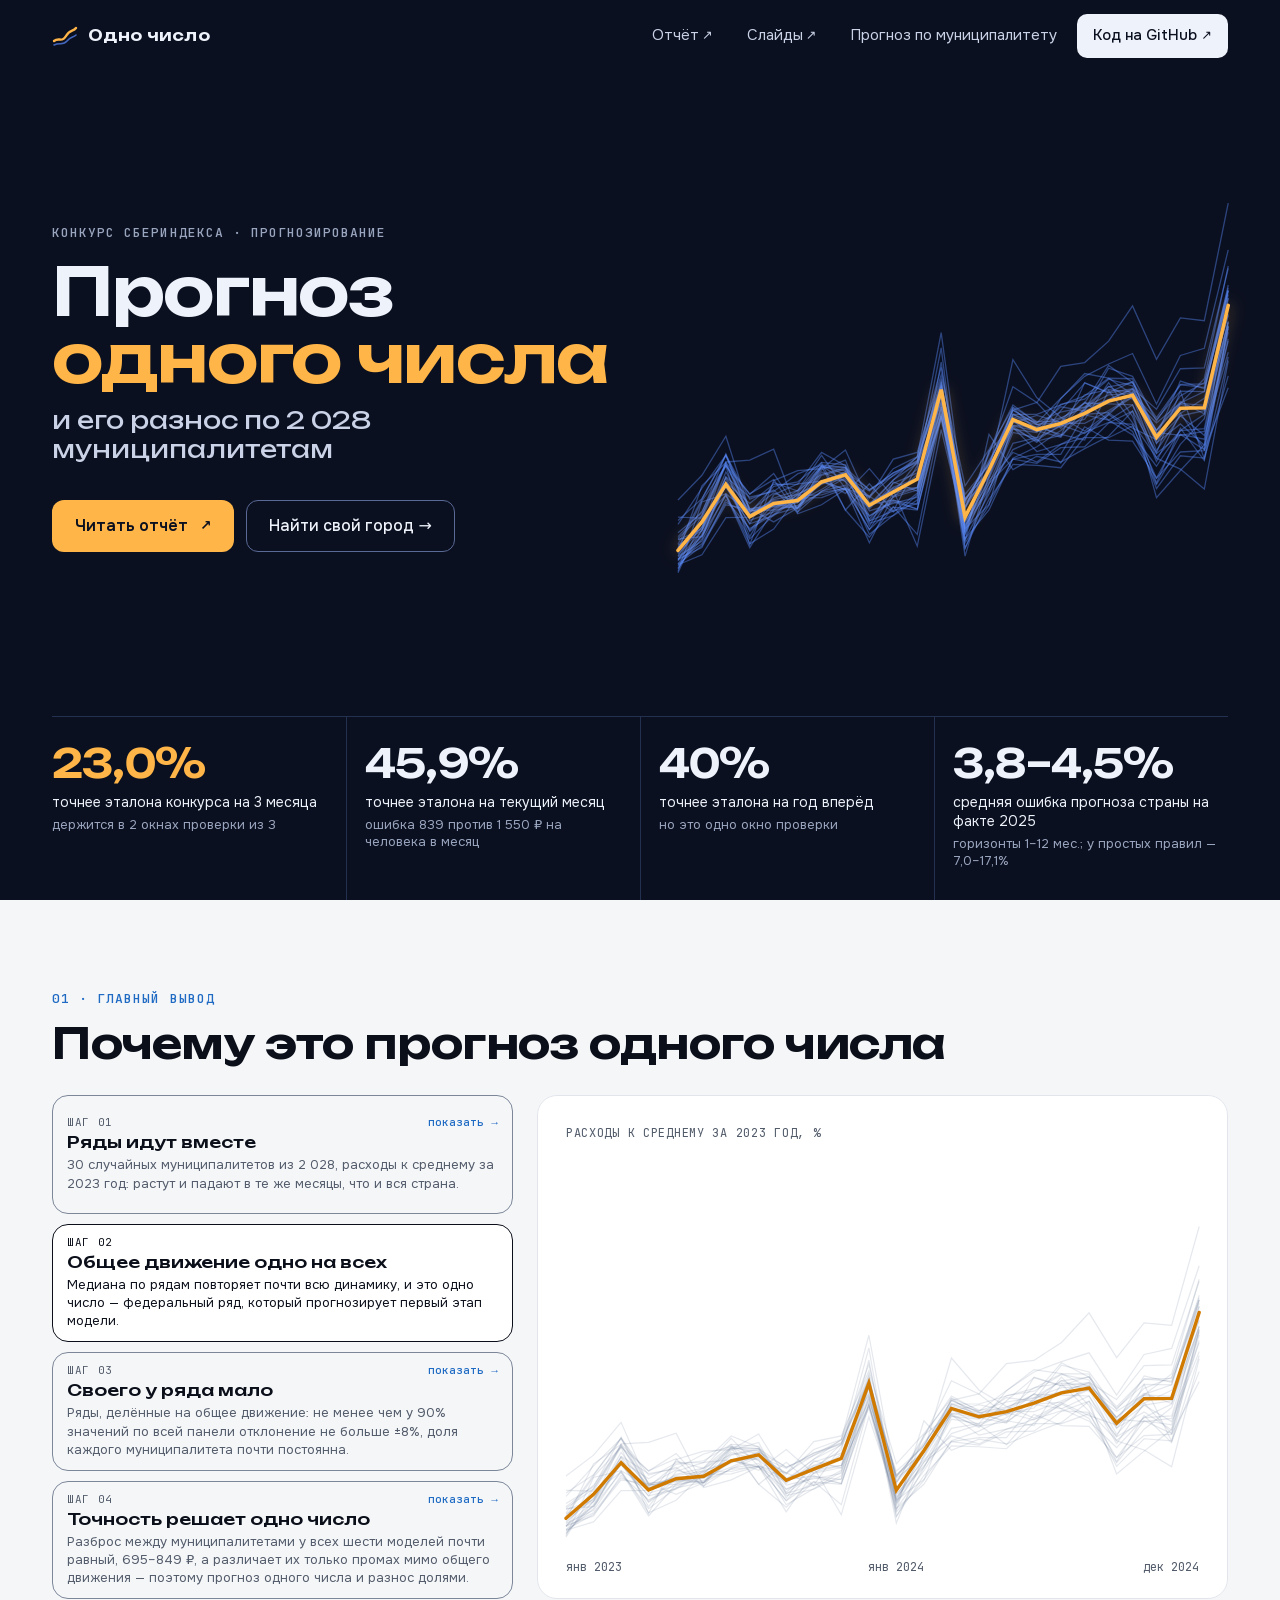
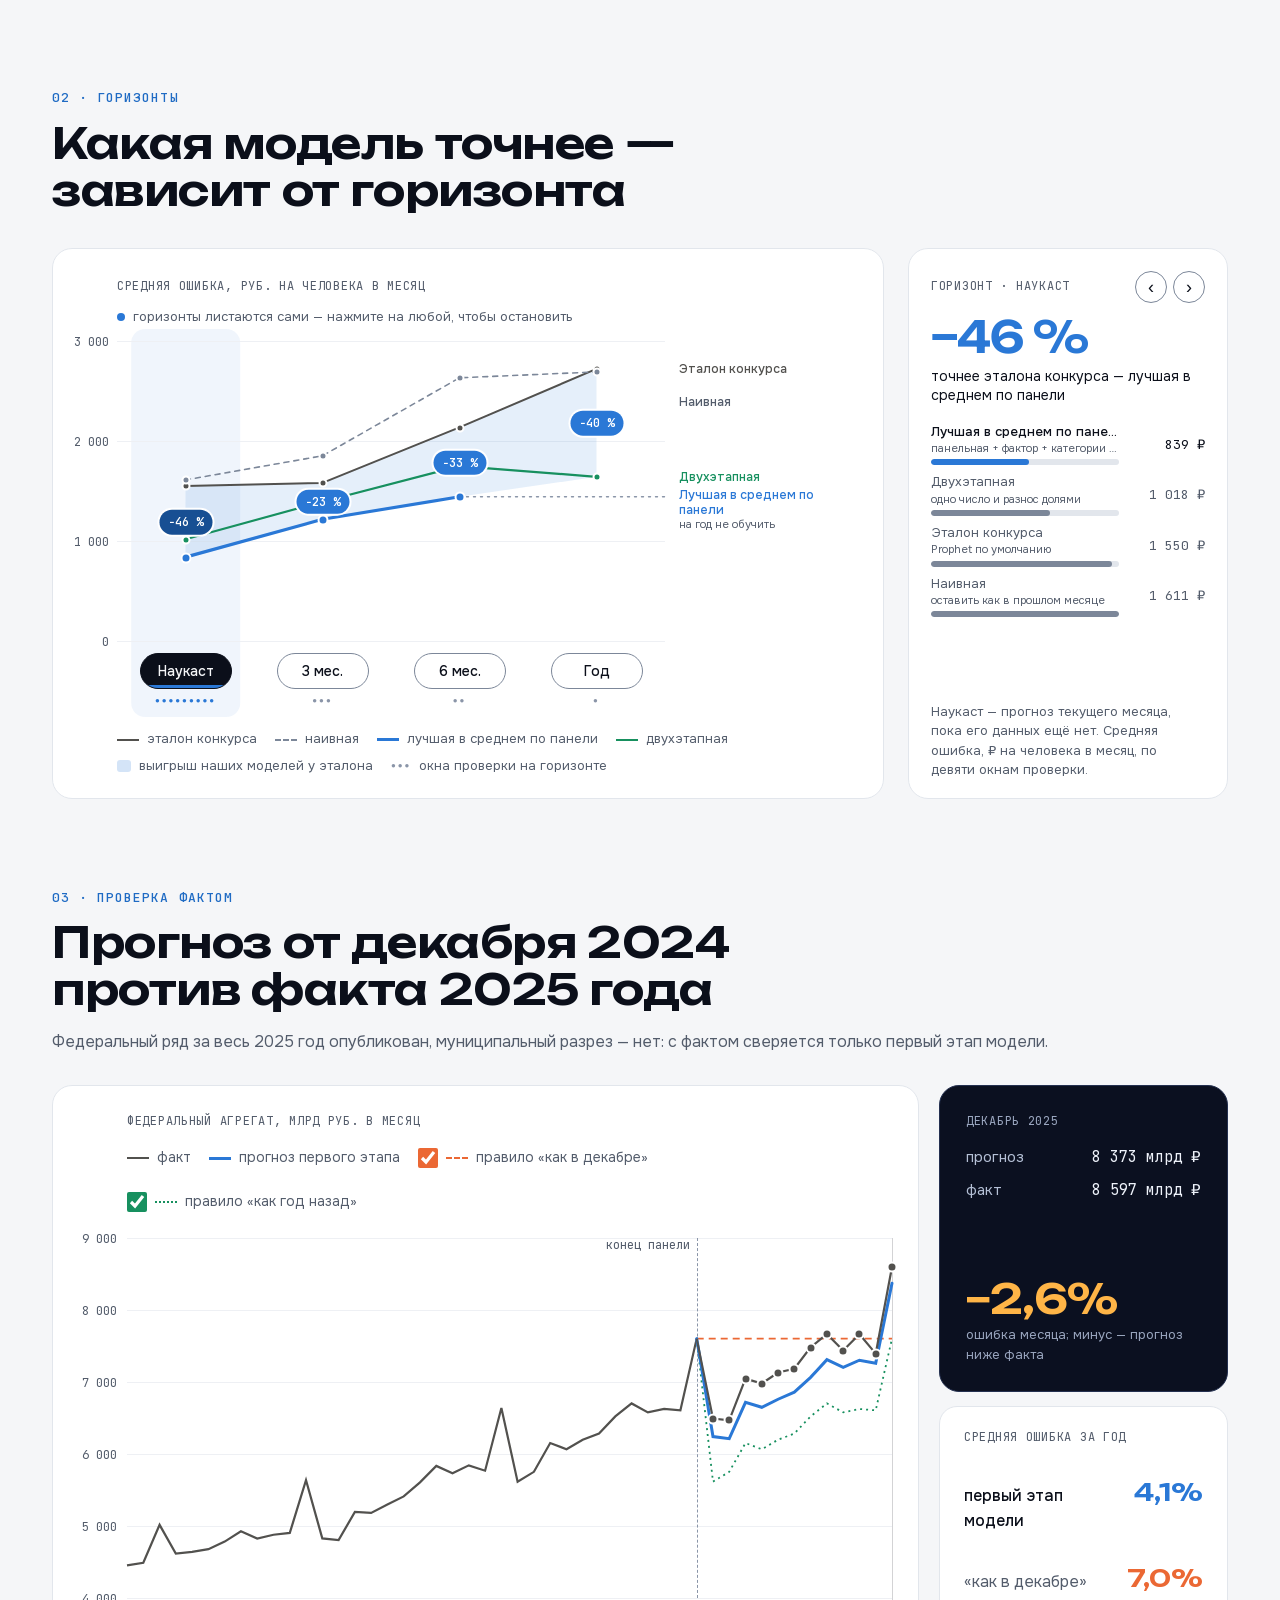
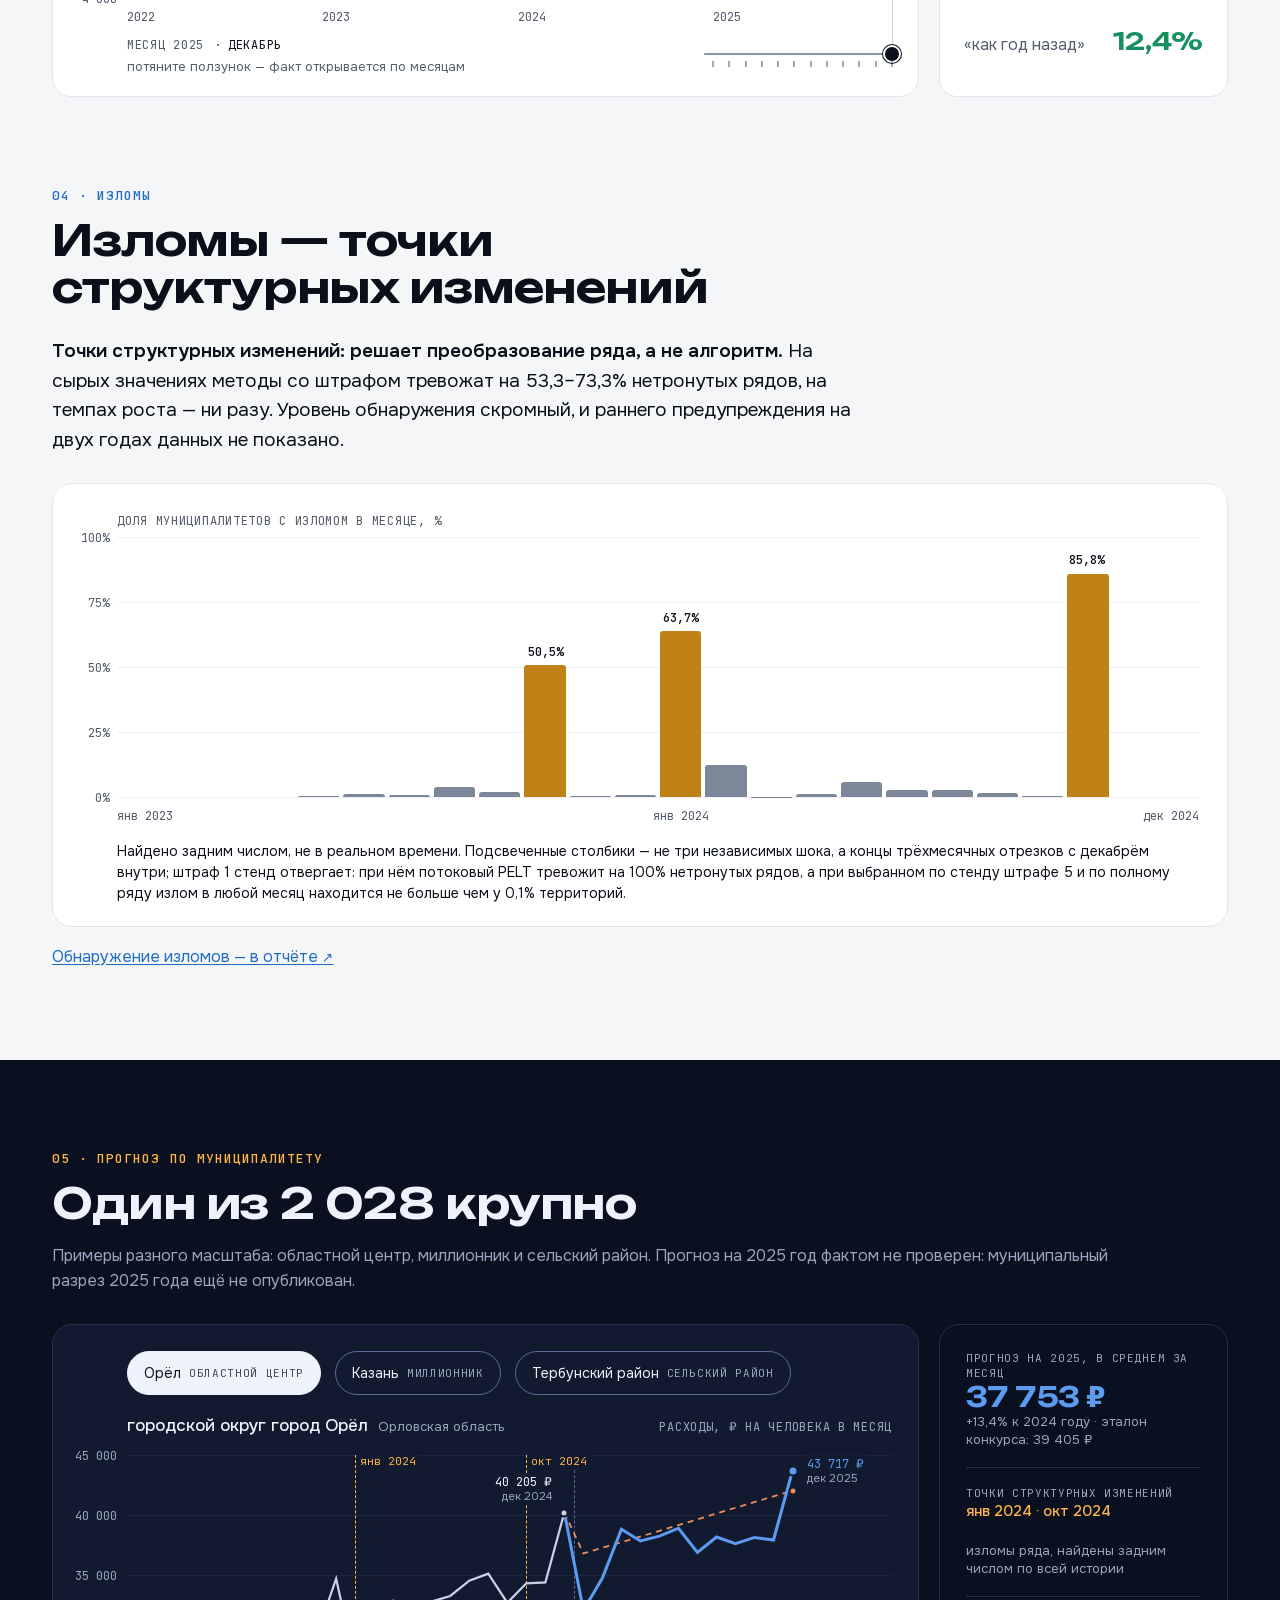
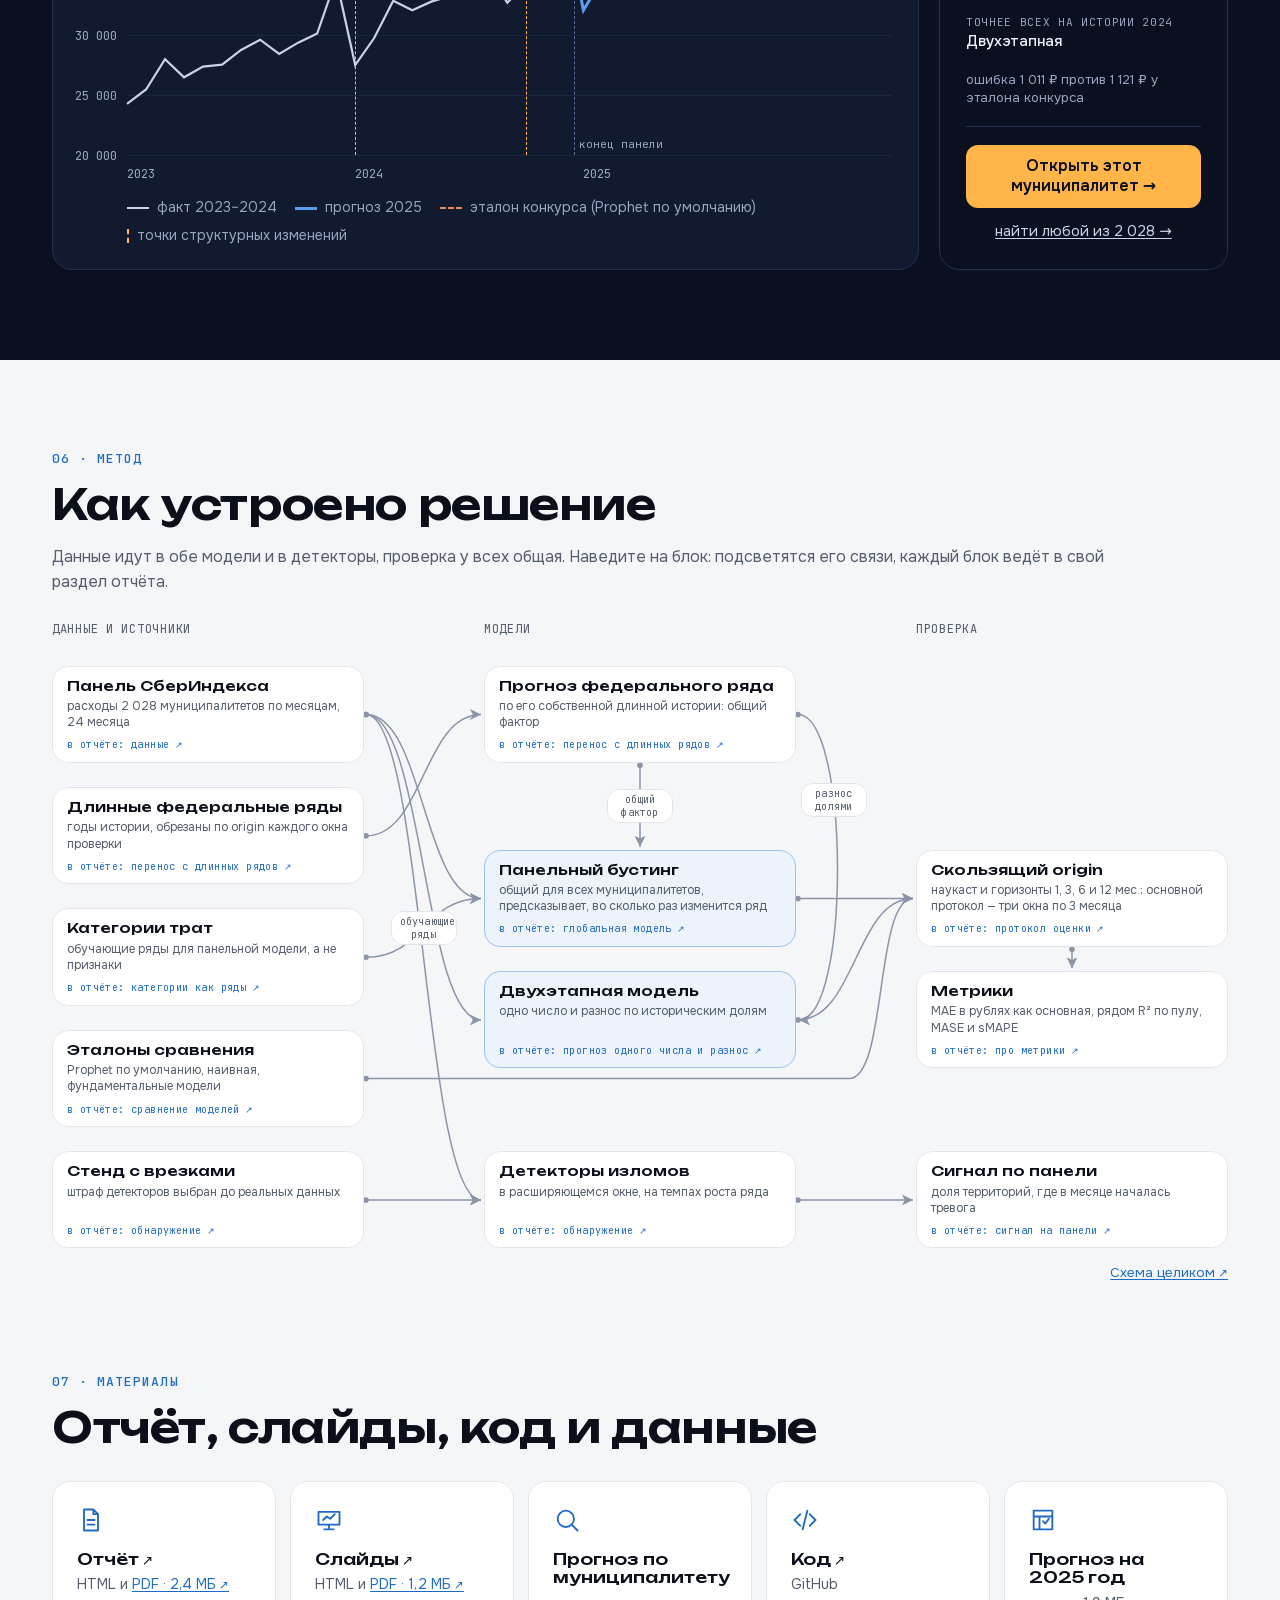
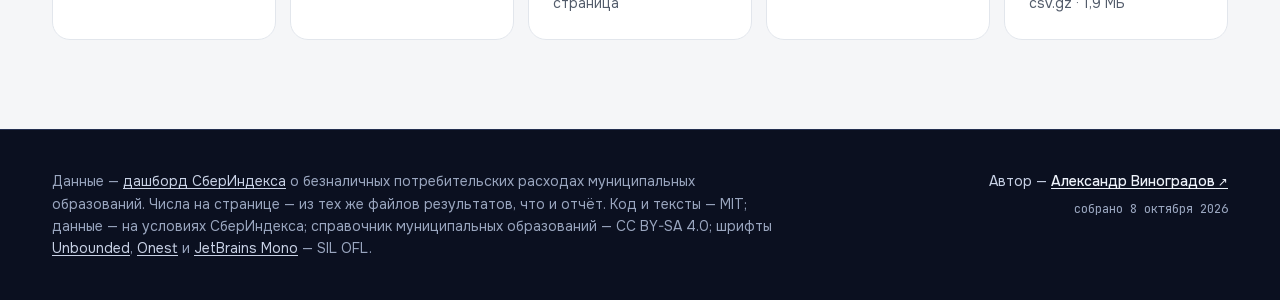
==== commit da817efe: "Слайды: оформление в стиле сайта и раскладка каждого слайда Тема reveal.js с теми же шрифтами и цвет" ====
--- a/index.html
+++ b/index.html
@@ -474,7 +474,7 @@
           <path d="M3 5h18v11H3z M12 16v4 M8 20h8 M7 12l3-3 3 2 4-4"/>
         </svg>
         <h3 class="material-title"><a class="material-link" href="report/slides.html" target="_blank" rel="noopener">Слайды<span class="ext" aria-hidden="true">&nbsp;↗</span><span class="visually-hidden"> (откроется в новой вкладке)</span></a></h3>
-        <p class="material-note"><span class="material-pair">HTML и <a class="material-extra" href="report/slides.pdf" target="_blank" rel="noopener">PDF · 0,6 МБ<span class="ext" aria-hidden="true">&nbsp;↗</span><span class="visually-hidden"> (откроется в новой вкладке)</span></a></span></p>
+        <p class="material-note"><span class="material-pair">HTML и <a class="material-extra" href="report/slides.pdf" target="_blank" rel="noopener">PDF · 1,2 МБ<span class="ext" aria-hidden="true">&nbsp;↗</span><span class="visually-hidden"> (откроется в новой вкладке)</span></a></span></p>
       </li>
       <li class="card card-link material">
         <svg class="material-icon" width="28" height="28" viewBox="0 0 24 24" fill="none" aria-hidden="true" focusable="false">
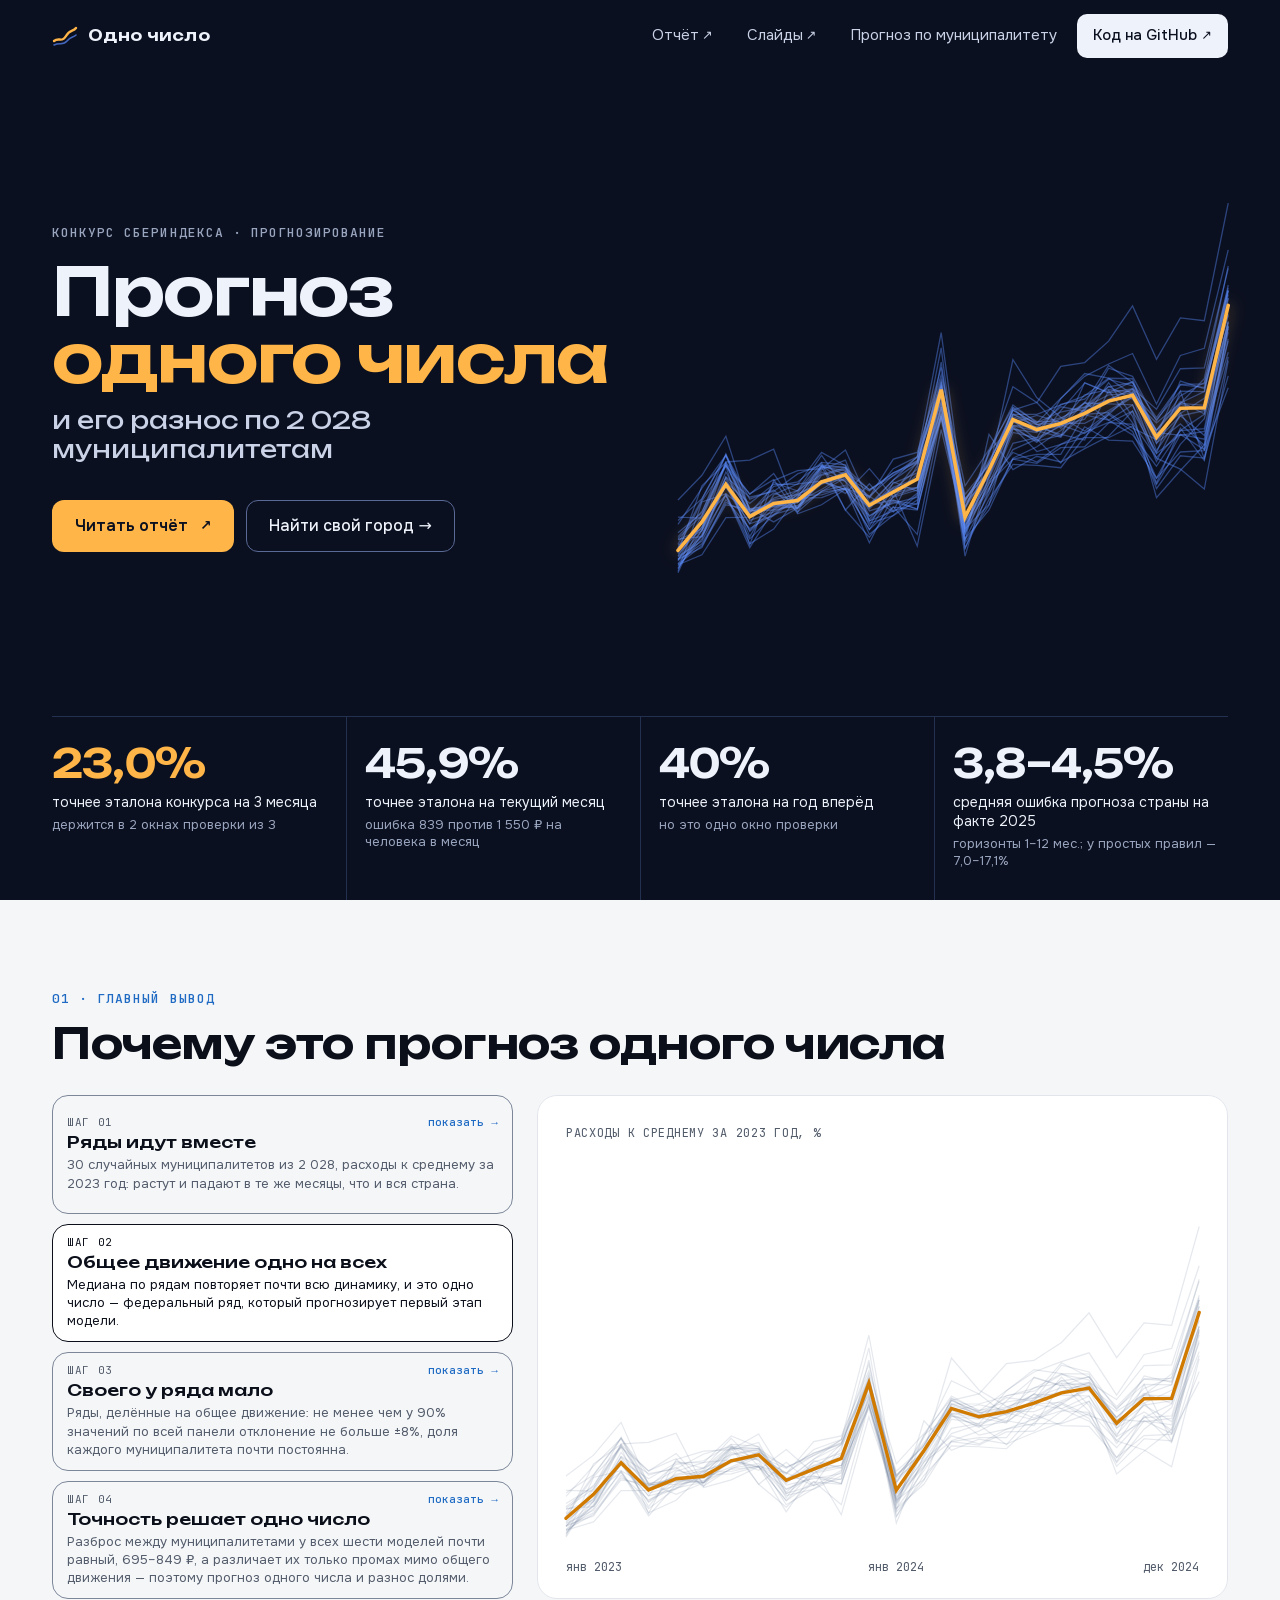
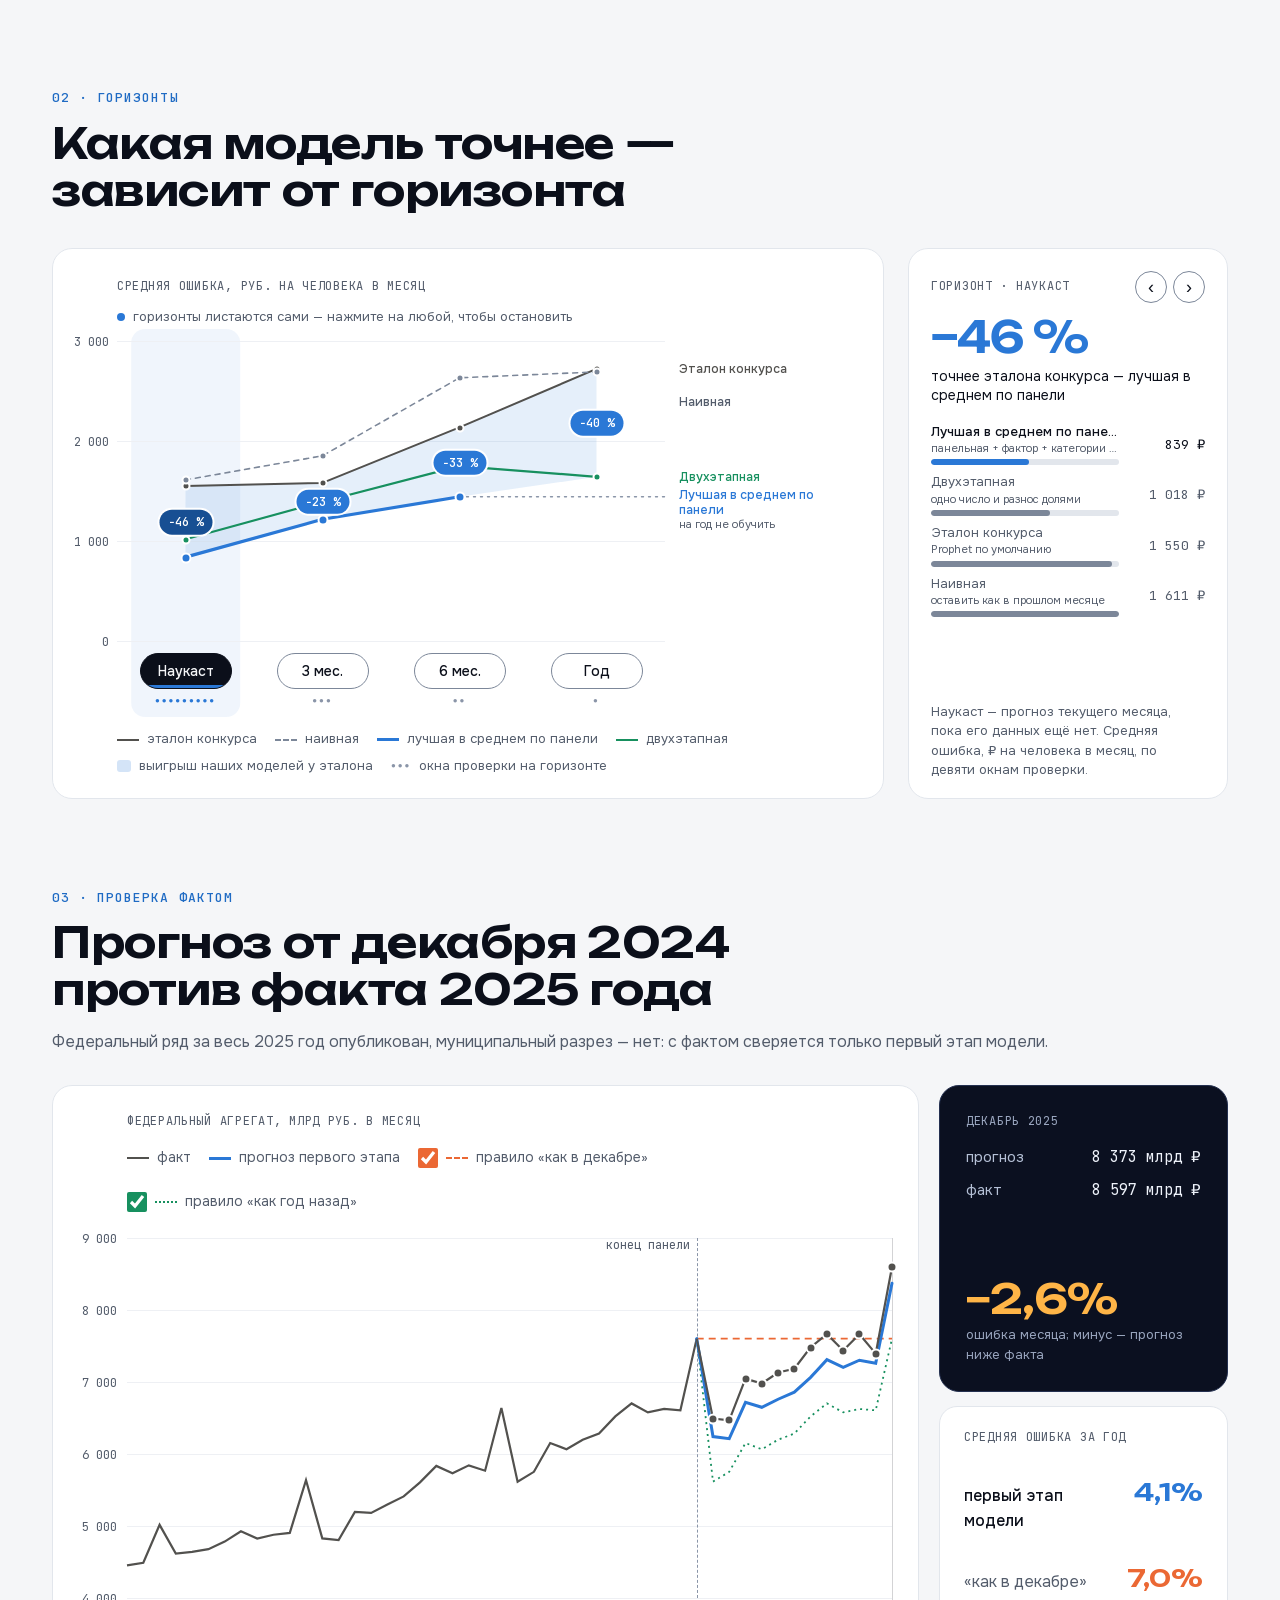
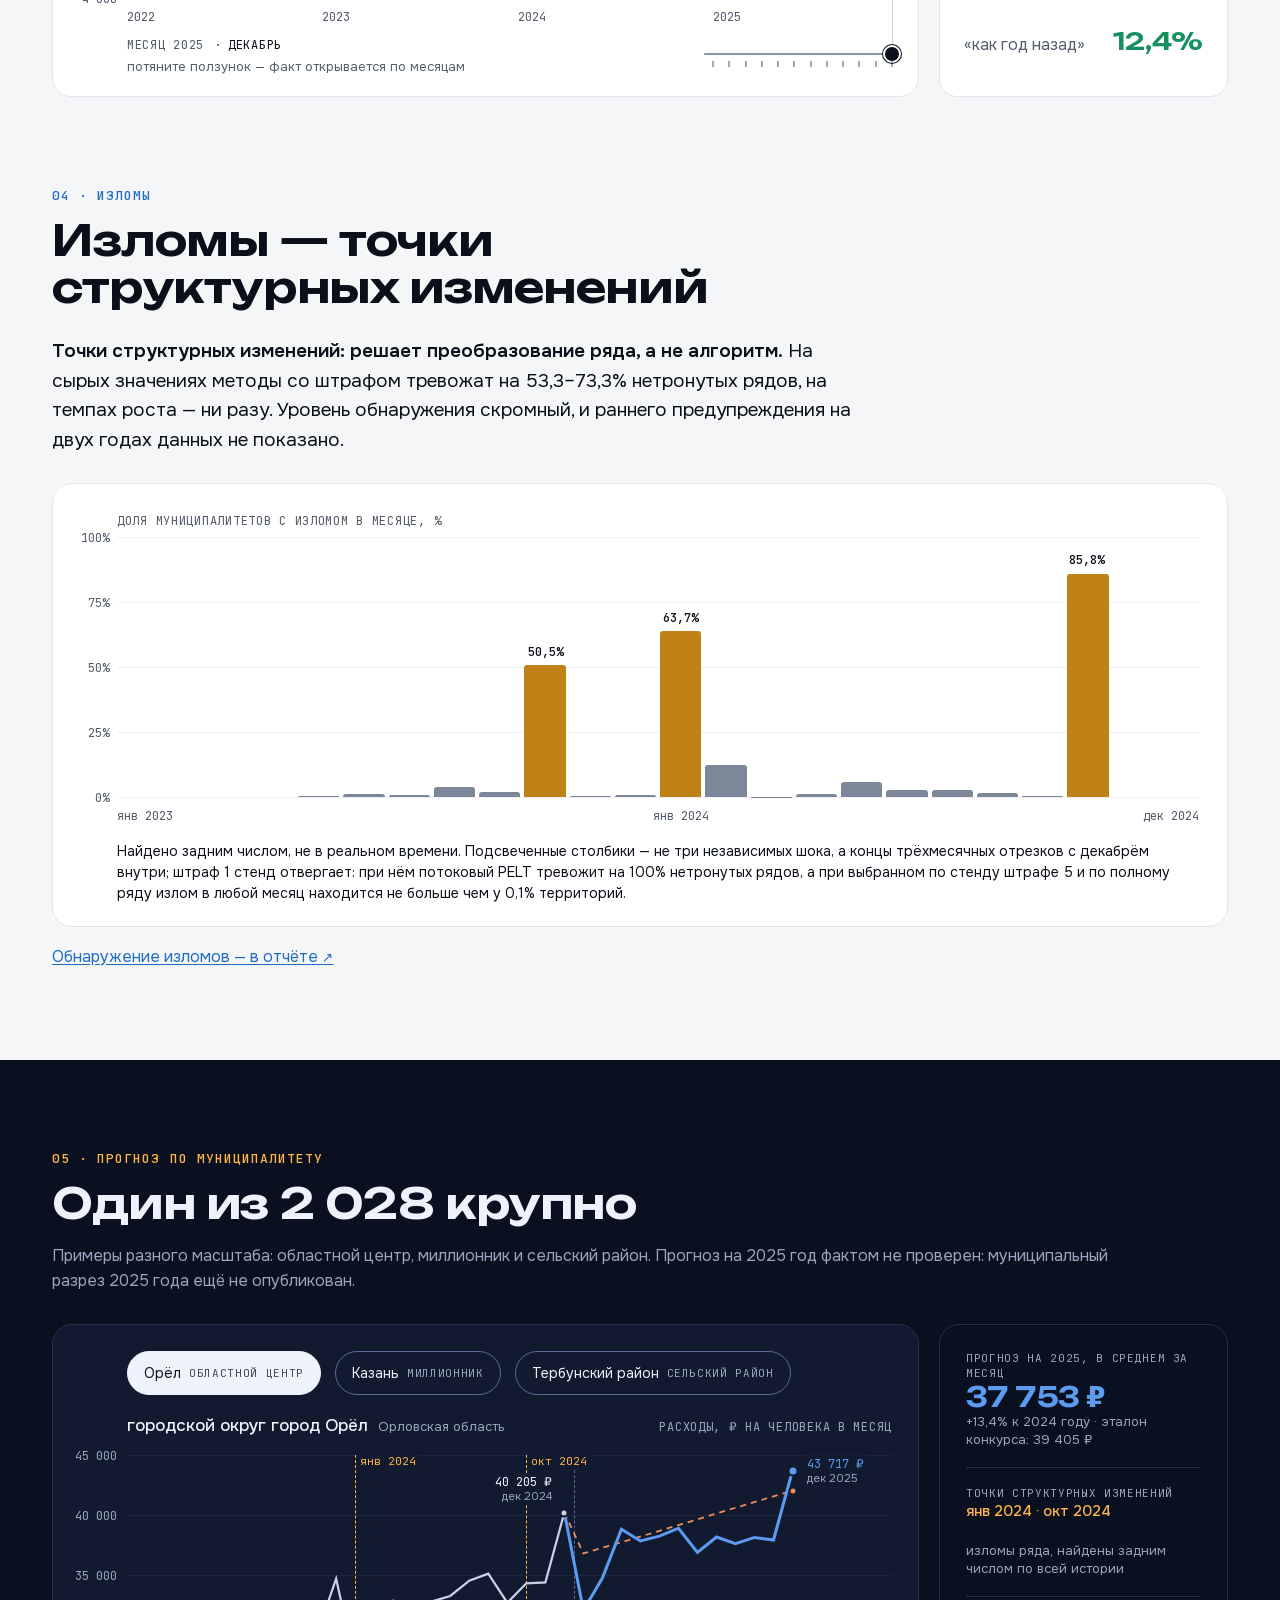
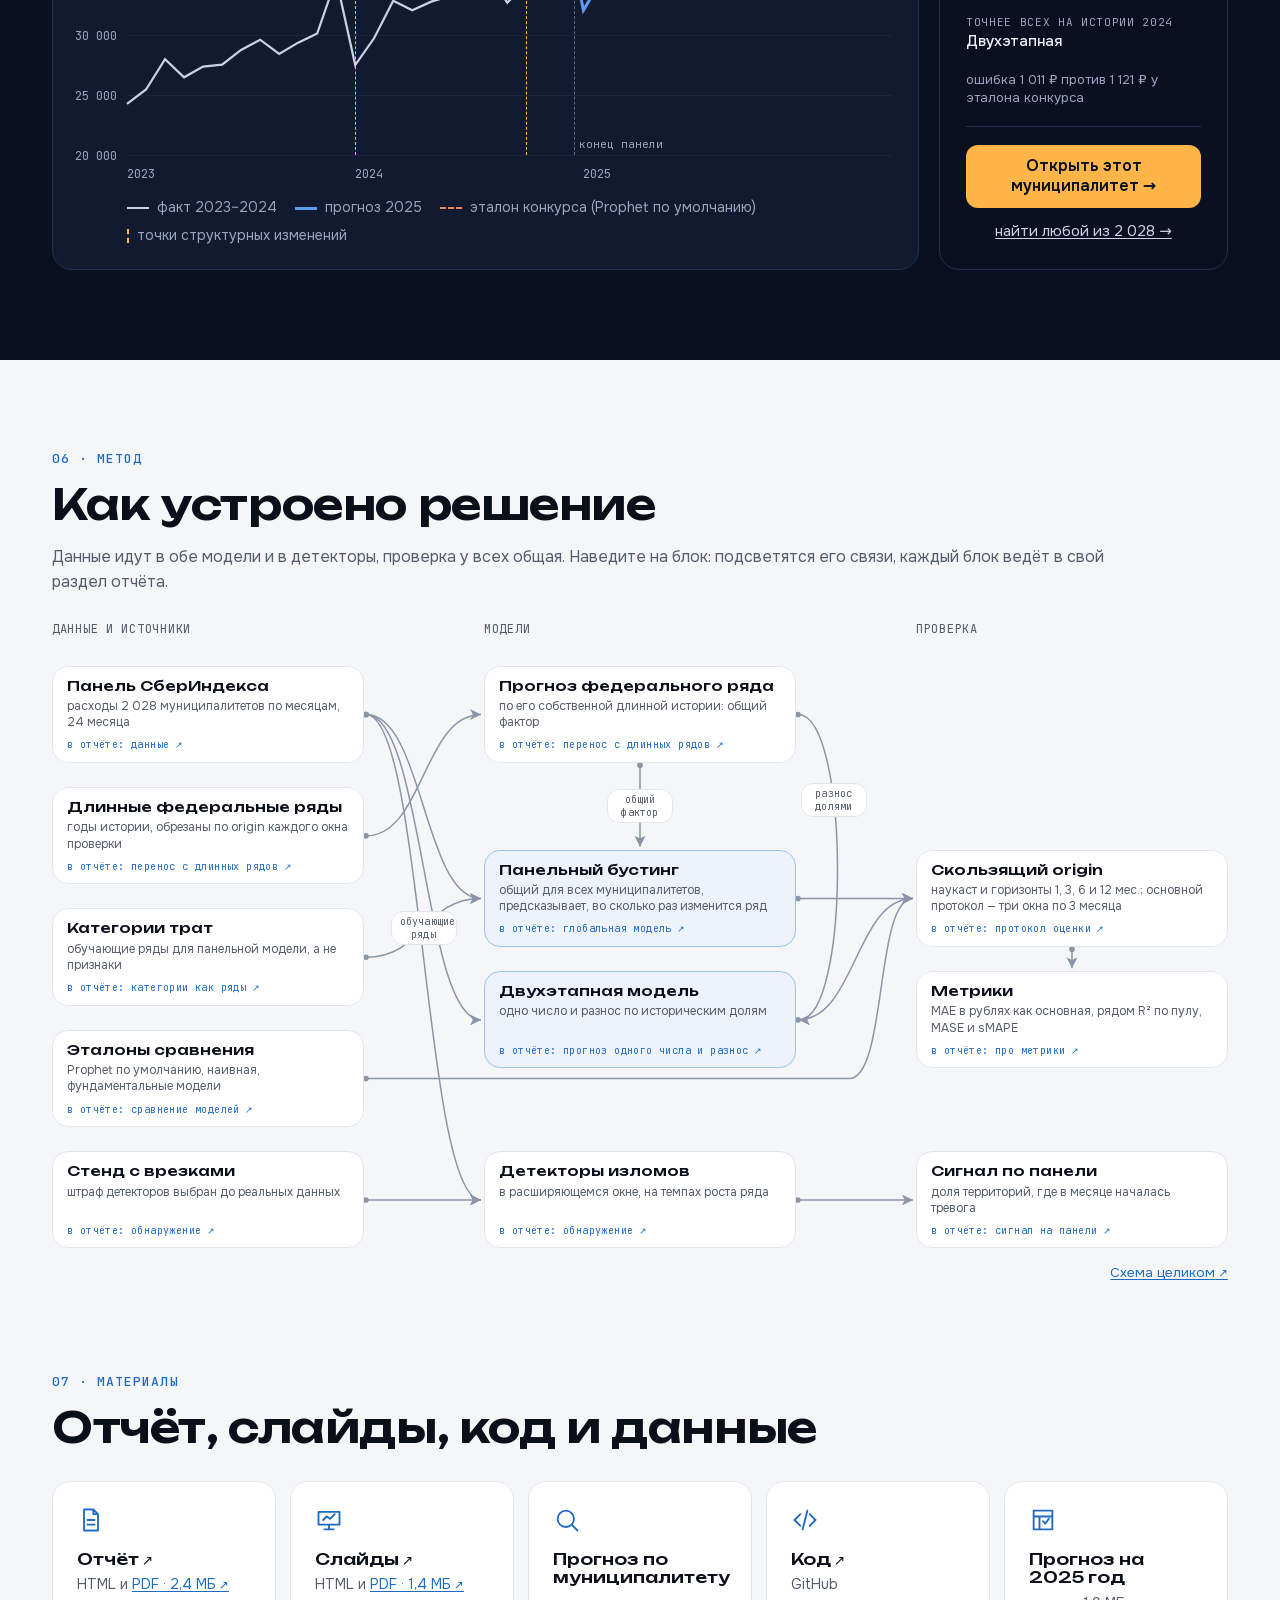
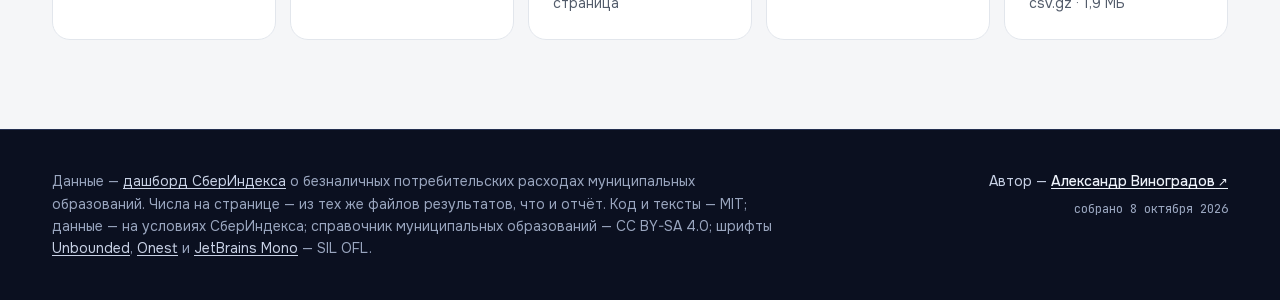
==== commit 65025321: "Слайды: заполнить полупустые слайды содержанием Главный вывод и Что дало выигрыш: полосы разложения " ====
--- a/index.html
+++ b/index.html
@@ -474,7 +474,7 @@
           <path d="M3 5h18v11H3z M12 16v4 M8 20h8 M7 12l3-3 3 2 4-4"/>
         </svg>
         <h3 class="material-title"><a class="material-link" href="report/slides.html" target="_blank" rel="noopener">Слайды<span class="ext" aria-hidden="true">&nbsp;↗</span><span class="visually-hidden"> (откроется в новой вкладке)</span></a></h3>
-        <p class="material-note"><span class="material-pair">HTML и <a class="material-extra" href="report/slides.pdf" target="_blank" rel="noopener">PDF · 1,2 МБ<span class="ext" aria-hidden="true">&nbsp;↗</span><span class="visually-hidden"> (откроется в новой вкладке)</span></a></span></p>
+        <p class="material-note"><span class="material-pair">HTML и <a class="material-extra" href="report/slides.pdf" target="_blank" rel="noopener">PDF · 1,4 МБ<span class="ext" aria-hidden="true">&nbsp;↗</span><span class="visually-hidden"> (откроется в новой вкладке)</span></a></span></p>
       </li>
       <li class="card card-link material">
         <svg class="material-icon" width="28" height="28" viewBox="0 0 24 24" fill="none" aria-hidden="true" focusable="false">
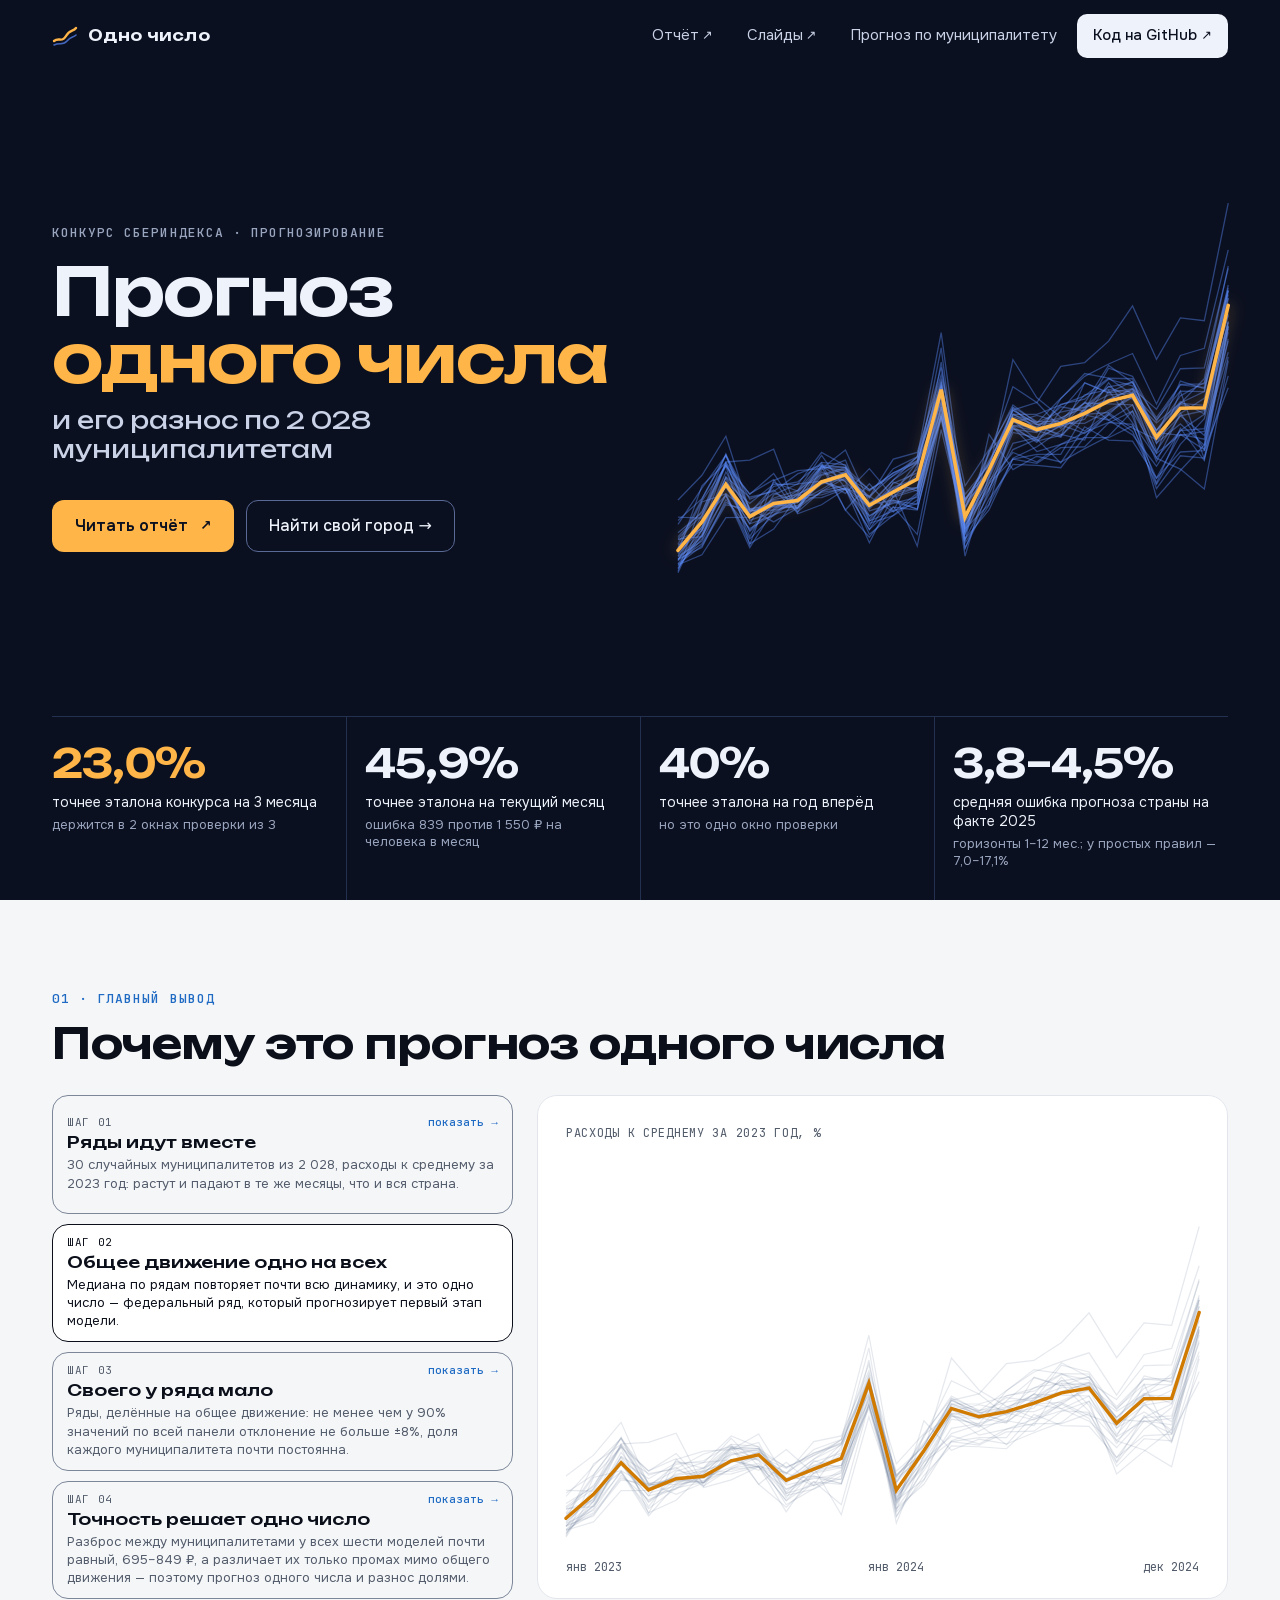
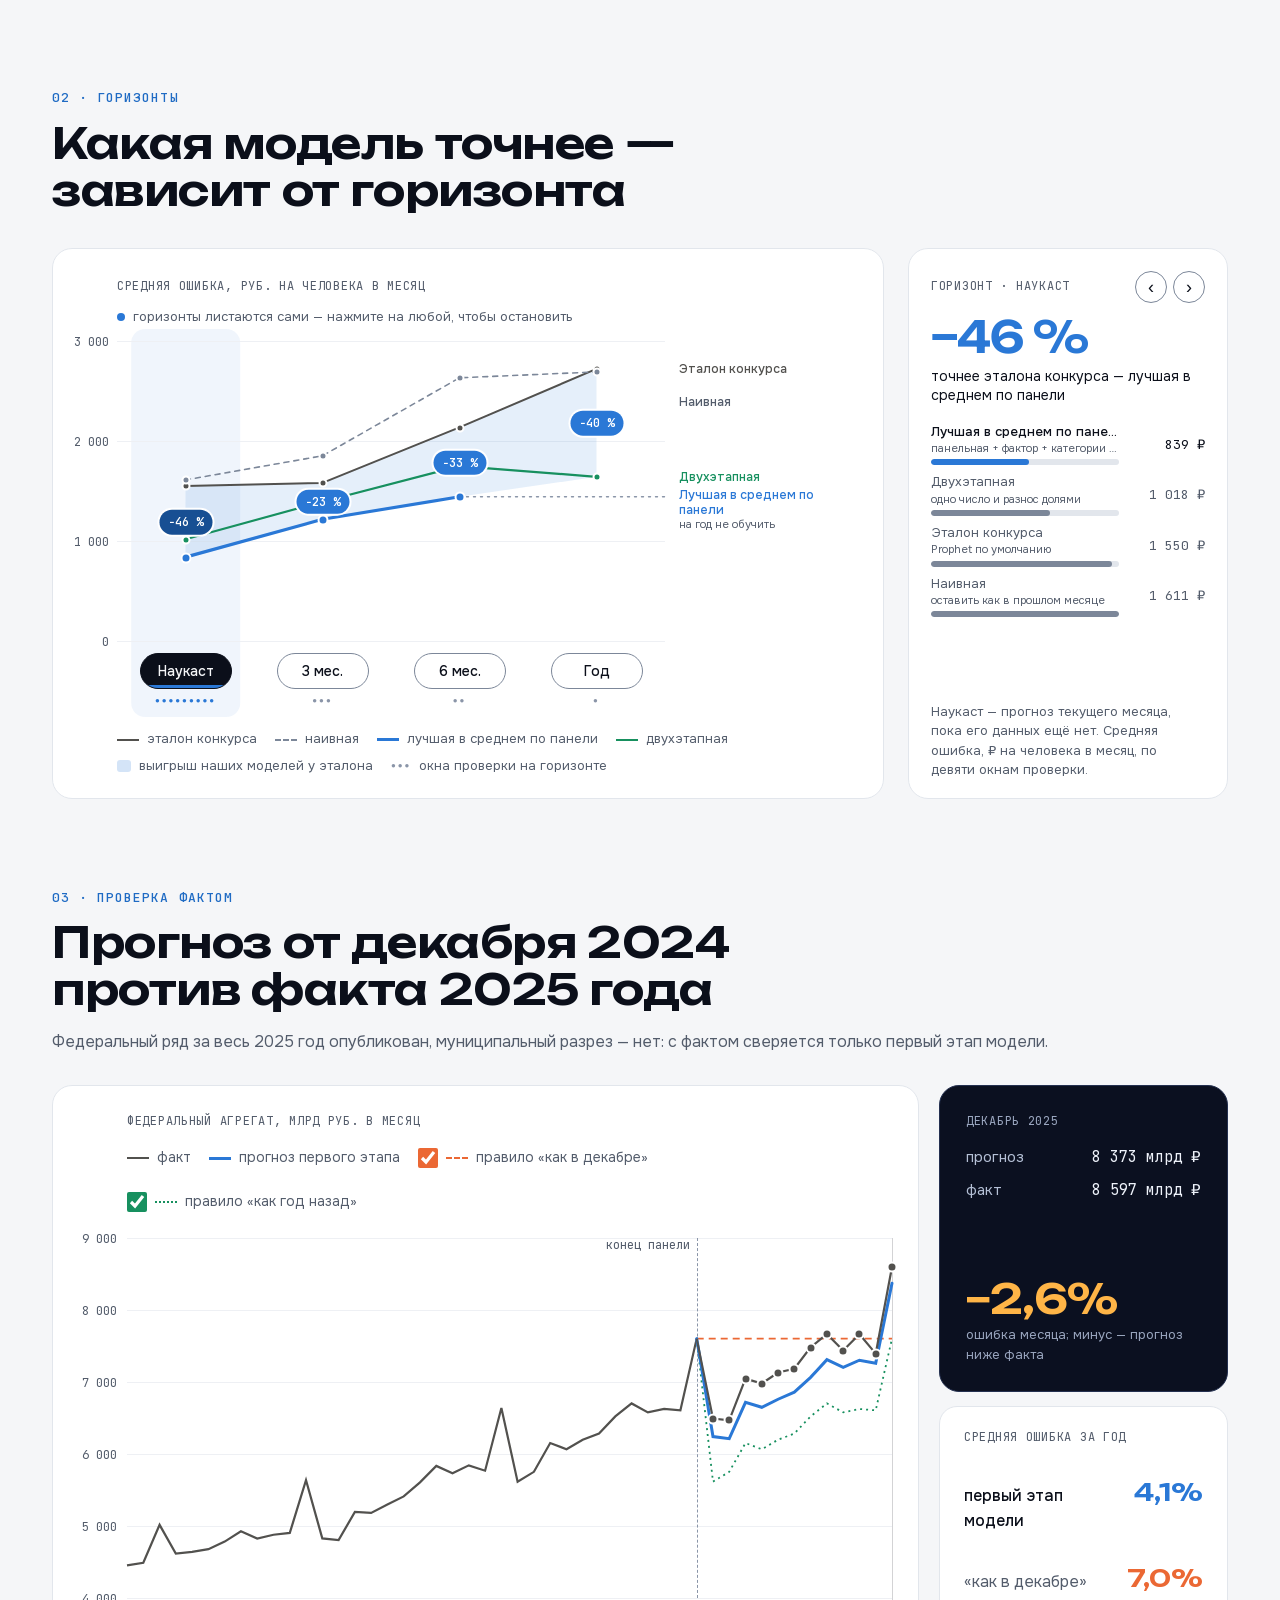
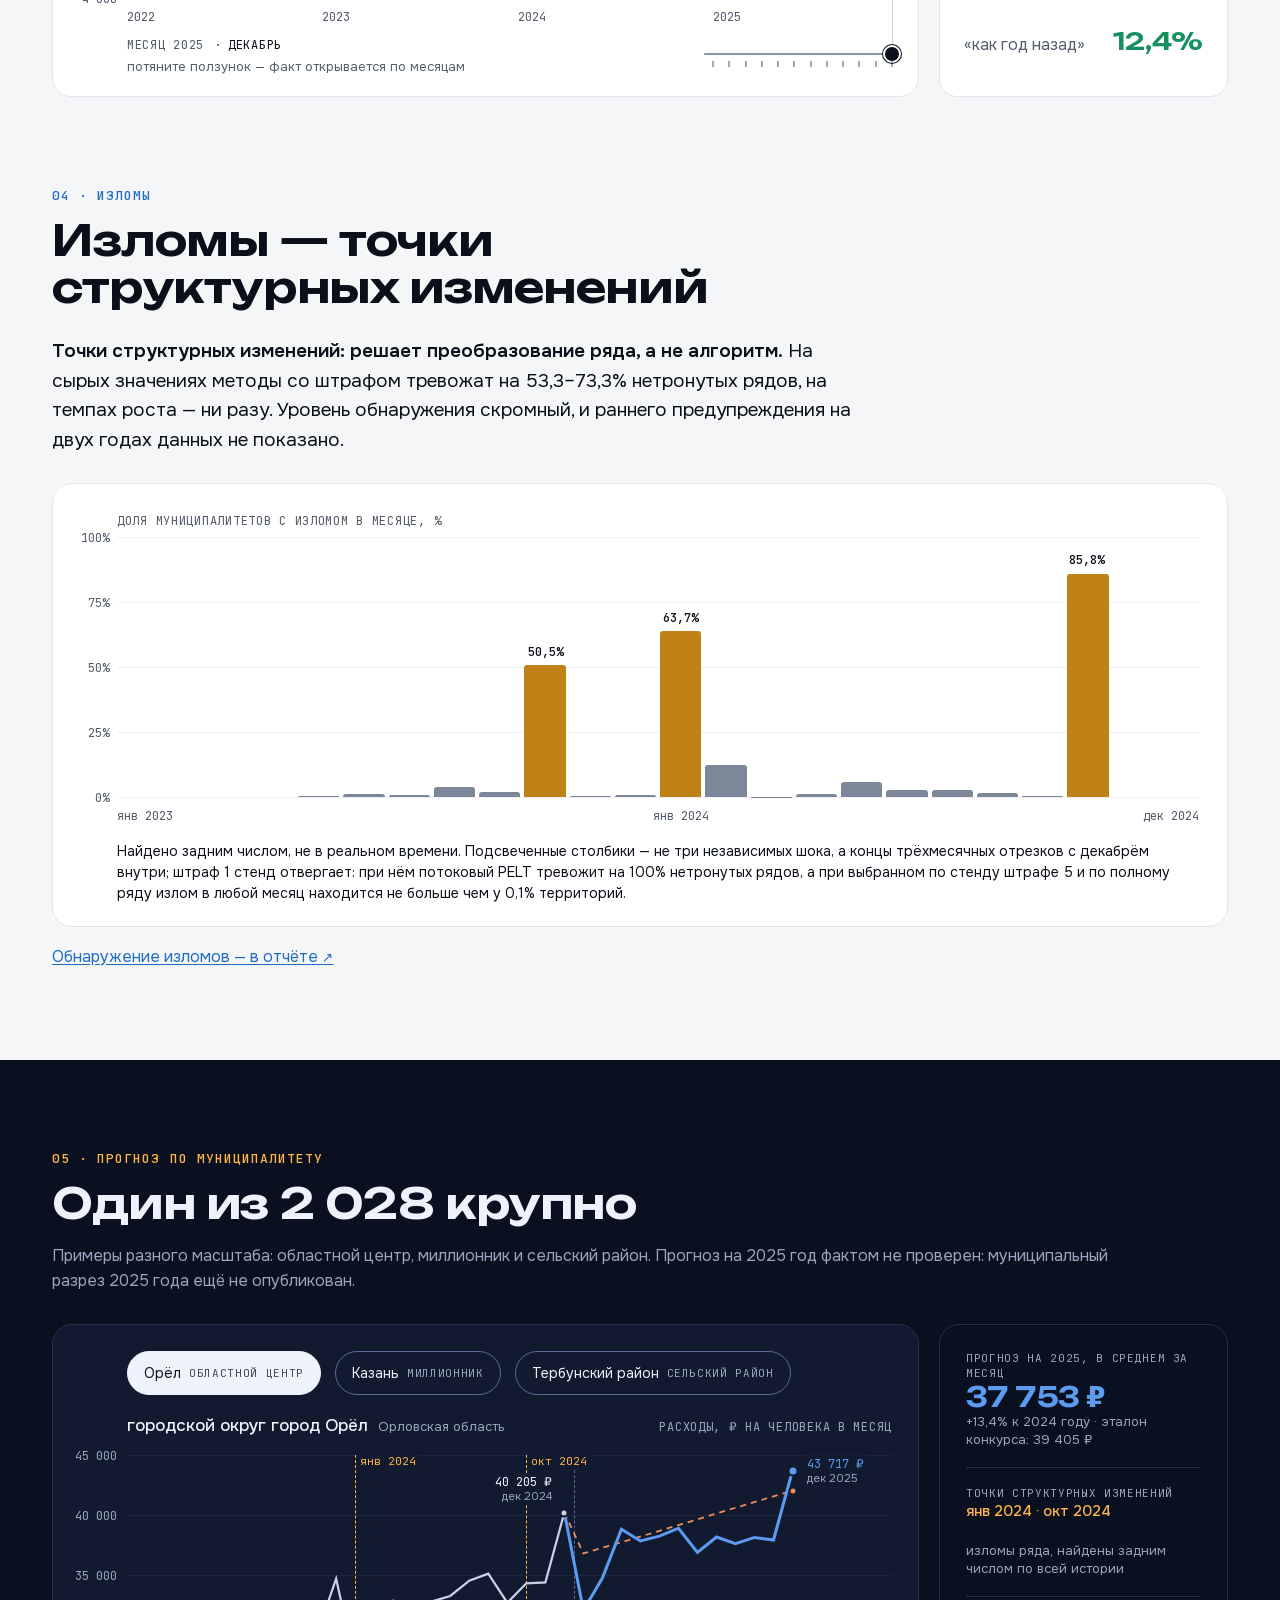
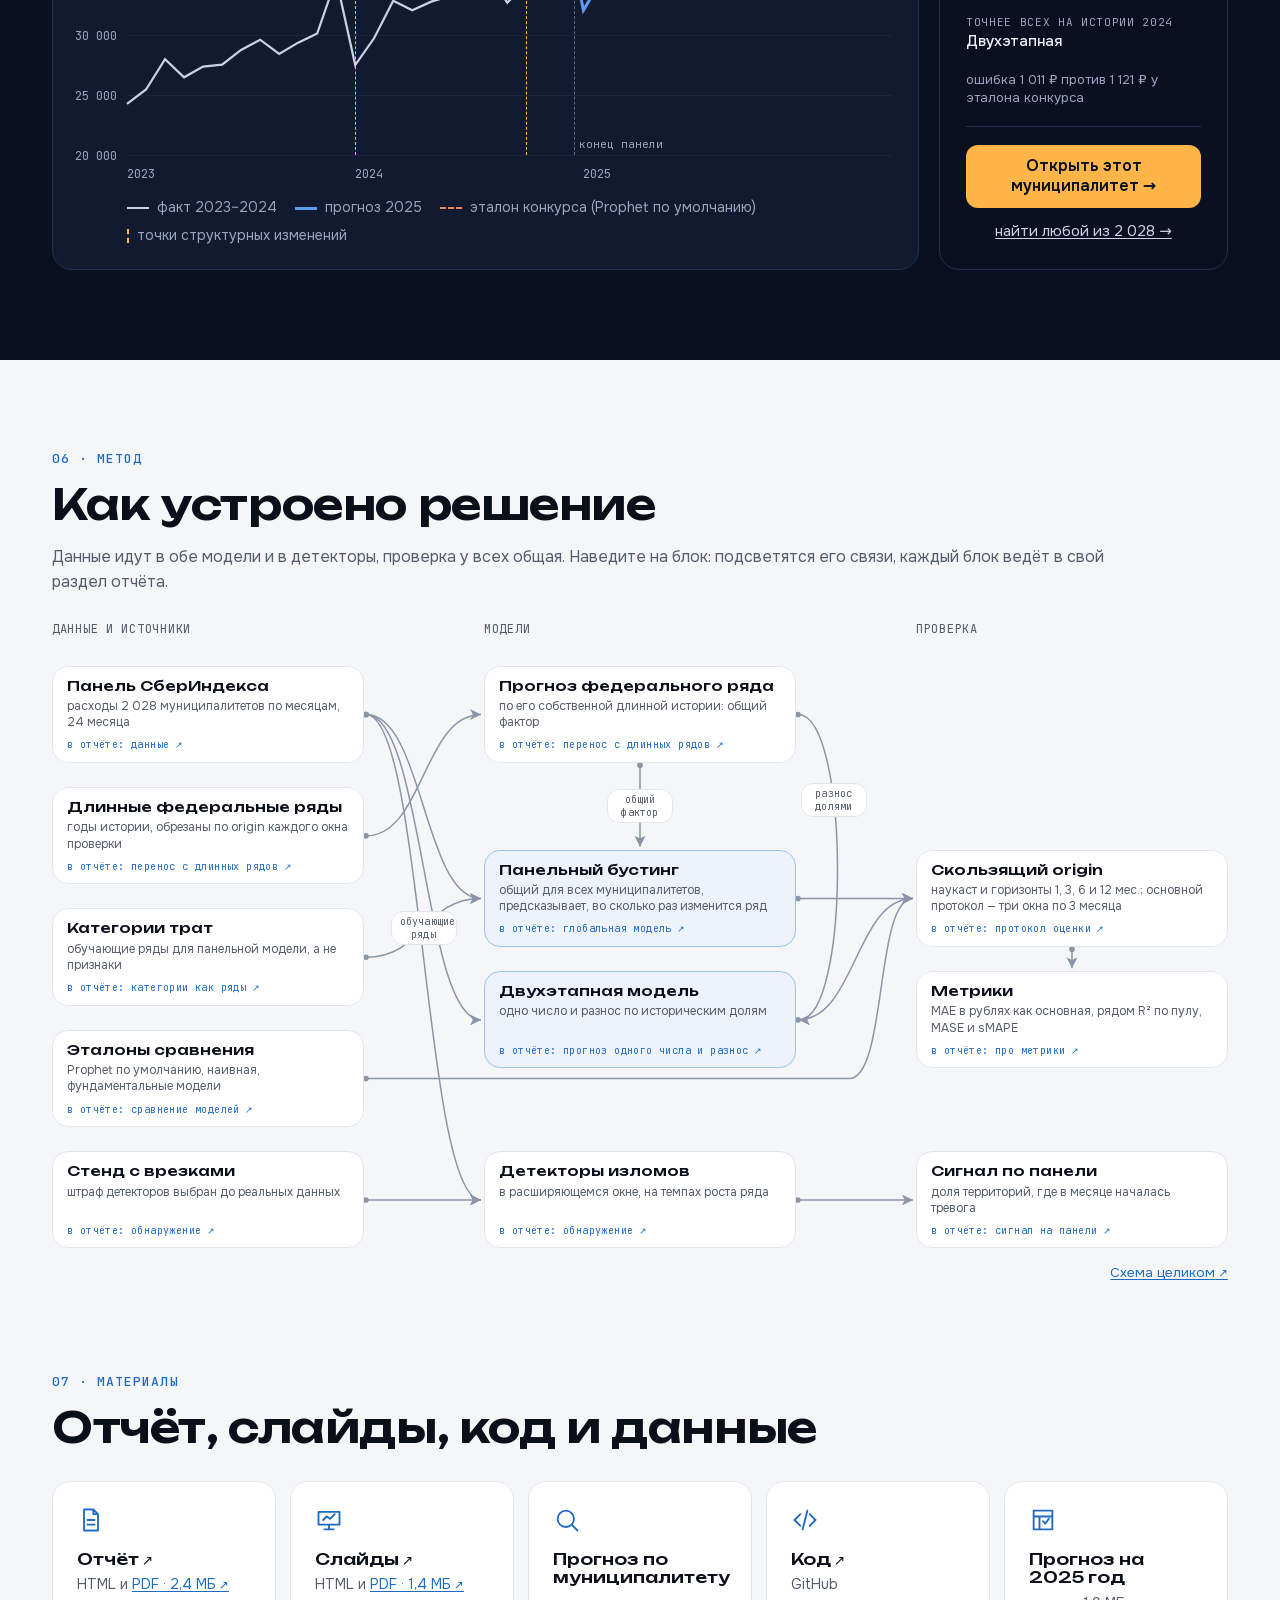
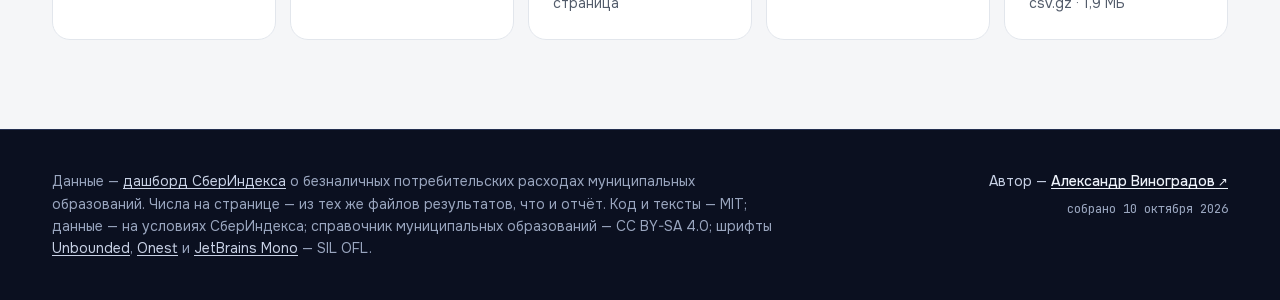
==== commit 3744405d: "Главная: раздел «Как устроено решение» на узком экране Колонки идут этапами вдоль одной линии с номе" ====
--- a/index.html
+++ b/index.html
@@ -369,7 +369,7 @@
     <p class="eyebrow">06 · Метод</p>
     <h2 class="section-title" id="method-title">Как устроено решение</h2>
     <p class="section-lead" id="method-lead">
-      Данные идут в обе модели и в детекторы, проверка у всех общая. Наведите на блок: подсветятся его связи, каждый блок ведёт в свой раздел отчёта.
+      Данные идут в обе модели и в детекторы, проверка у всех общая. <span class="method-wide">Наведите на блок: подсветятся его связи, каждый блок ведёт в свой раздел отчёта.</span><span class="method-narrow">Каждый блок ведёт в свой раздел отчёта.</span>
     </p>
 
     <div class="method-map" id="method-map">
@@ -385,6 +385,10 @@
       <p class="mono-label method-head" data-col="1">Данные и источники</p>
       <p class="mono-label method-head" data-col="2">Модели</p>
       <p class="mono-label method-head" data-col="3">Проверка</p>
+      <!-- Подписи между этапами — только на узком экране, где колонки идут одна под другой; на широком
+           скрыты стилями и в сетку не попадают. -->
+      <p class="method-step" data-after="1">В модели и детекторы; эталоны сразу на проверку.</p>
+      <p class="method-step" data-after="2">Всё сходится на скользящем origin; детекторы дают сигнал по панели.</p>
 
       <a class="method-node" id="mn-panel" data-col="1" data-row="2" href="report/report.html#данные" target="_blank" rel="noopener">
         <span class="method-node-title">Панель СберИндекса</span>
@@ -515,7 +519,7 @@
     </p>
     <div class="site-footer-meta">
       <p class="author">Автор — <a href="https://avinogradov.pro" target="_blank" rel="noopener">Александр Виноградов<span class="ext" aria-hidden="true">&nbsp;↗</span><span class="visually-hidden"> (откроется в новой вкладке)</span></a></p>
-      <p class="built">собрано 8 октября 2026</p>
+      <p class="built">собрано 10 октября 2026</p>
     </div>
   </div>
 </footer>
--- a/site/landing.css
+++ b/site/landing.css
@@ -2537,11 +2537,23 @@
   text-align: right;
 }
 
-/* На узком экране колонки идут одна под другой в порядке чтения, связей и их подписей нет. */
+/* Подписи между этапами, строка связей блока и короткий лид — только для узкого экрана (ниже). */
+.method-step,
+.method-node-rel,
+.method-narrow {
+  display: none;
+}
+
+/* На узком экране связи линиями не рисуются: колонки идут этапами одна под другой вдоль одной вертикальной
+   линии с номерами, между этапами стрелка и подпись, что переходит дальше, а связи каждого блока дописывает
+   скрипт строкой «← откуда · → куда» короткими именами. Блок сжат до названия и связей: описание ждёт
+   в отчёте по ссылке. Линия собрана из отрезков у блоков, подписей и заголовков, чтобы кончаться на номере
+   последнего этапа. */
 @media (max-width: 959px) {
   .method-map {
     grid-template-columns: minmax(0, 1fr);
-    gap: 10px;
+    gap: 6px;
+    padding-left: 32px;
   }
 
   .method-head[data-col], .method-node[data-col] {
@@ -2549,24 +2561,150 @@
     grid-row: auto;
   }
 
-  /* Заголовок колонки — перед её блоками, а не все три подряд: порядок задаёт order. */
+  /* Заголовок колонки — перед её блоками, подпись — после них: порядок задаёт order. */
   .method-head[data-col="1"] { order: 10; }
   .method-node[data-col="1"] { order: 11; }
+  .method-step[data-after="1"] { order: 15; }
   .method-head[data-col="2"] { order: 20; }
   .method-node[data-col="2"] { order: 21; }
+  .method-step[data-after="2"] { order: 25; }
   .method-head[data-col="3"] { order: 30; }
   .method-node[data-col="3"] { order: 31; }
 
   .method-head {
-    margin-top: 14px;
-  }
-
-  .method-head[data-col="1"] {
-    margin-top: 0;
-  }
-
-  .method-links, .method-link-label {
+    position: relative;
+    margin: 0;
+    padding-top: 4px;
+  }
+
+  /* Номер этапа — кружок на линии. */
+  .method-head::before {
+    content: attr(data-col);
+    position: absolute;
+    z-index: 1;
+    top: 0;
+    left: -32px;
+    width: 22px;
+    height: 22px;
+    border-radius: 50%;
+    background: var(--ink);
+    color: var(--bg);
+    font-family: var(--font-mono);
+    font-size: 0.66rem;
+    font-weight: 500;
+    line-height: 22px;
+    text-align: center;
+  }
+
+  /* Отрезки линии: от номера первых двух этапов вниз, у блоков первых двух этапов и у подписей — сквозь
+     зазоры сетки и поля подписи. У последнего этапа отрезков нет: линия кончается на его номере. */
+  .method-head[data-col="1"]::after,
+  .method-head[data-col="2"]::after,
+  .method-node[data-col="1"]::before,
+  .method-node[data-col="2"]::before,
+  .method-step::after {
+    content: "";
+    position: absolute;
+    left: -22px;
+    width: 2px;
+    background: var(--rule);
+  }
+
+  .method-head[data-col="1"]::after,
+  .method-head[data-col="2"]::after {
+    top: 11px;
+    bottom: -6px;
+  }
+
+  .method-node[data-col="1"]::before,
+  .method-node[data-col="2"]::before {
+    top: -6px;
+    bottom: -6px;
+  }
+
+  .method-step {
+    display: block;
+    position: relative;
+    margin: 8px 0 14px;
+    color: var(--ink-soft);
+    font-size: 0.75rem;
+    line-height: 1.4;
+  }
+
+  .method-step::after {
+    top: -14px;
+    bottom: -20px;
+  }
+
+  /* Стрелка на линии перед подписью. */
+  .method-step::before {
+    content: "";
+    position: absolute;
+    z-index: 1;
+    top: 2px;
+    left: -27px;
+    border-left: 6px solid transparent;
+    border-right: 6px solid transparent;
+    border-top: 8px solid var(--chart-mark);
+  }
+
+  .method-node {
+    gap: 3px;
+    padding: 9px 34px 8px 12px;
+    border-radius: 12px;
+  }
+
+  /* Знак перехода — справа; у скрытой подписи ссылки он тоже есть, поэтому для читалок этот пустой. */
+  .method-node::after {
+    content: "↗" / "";
+    position: absolute;
+    top: 9px;
+    right: 12px;
+    color: var(--accent);
+    font-family: var(--font-mono);
+    font-size: 0.6875rem;
+  }
+
+  .method-node-title {
+    font-size: 0.8125rem;
+  }
+
+  .method-node-text,
+  .method-links,
+  .method-link-label,
+  .method-wide {
     display: none;
+  }
+
+  /* Подпись «в отчёте: …» с пометкой о новой вкладке остаётся читалкам, с экрана уходит. */
+  .method-node-link {
+    position: absolute;
+    width: 1px;
+    height: 1px;
+    margin: 0;
+    padding: 0;
+    overflow: hidden;
+    clip: rect(0 0 0 0);
+    white-space: nowrap;
+  }
+
+  .method-narrow {
+    display: inline;
+  }
+
+  .method-node-rel {
+    display: flex;
+    flex-wrap: wrap;
+    gap: 1px 10px;
+    color: var(--ink-soft);
+    font-family: var(--font-mono);
+    font-size: 0.66rem;
+    line-height: 1.4;
+  }
+
+  .method-node-rel b {
+    color: var(--chart-forecast);
+    font-weight: 400;
   }
 }
 
